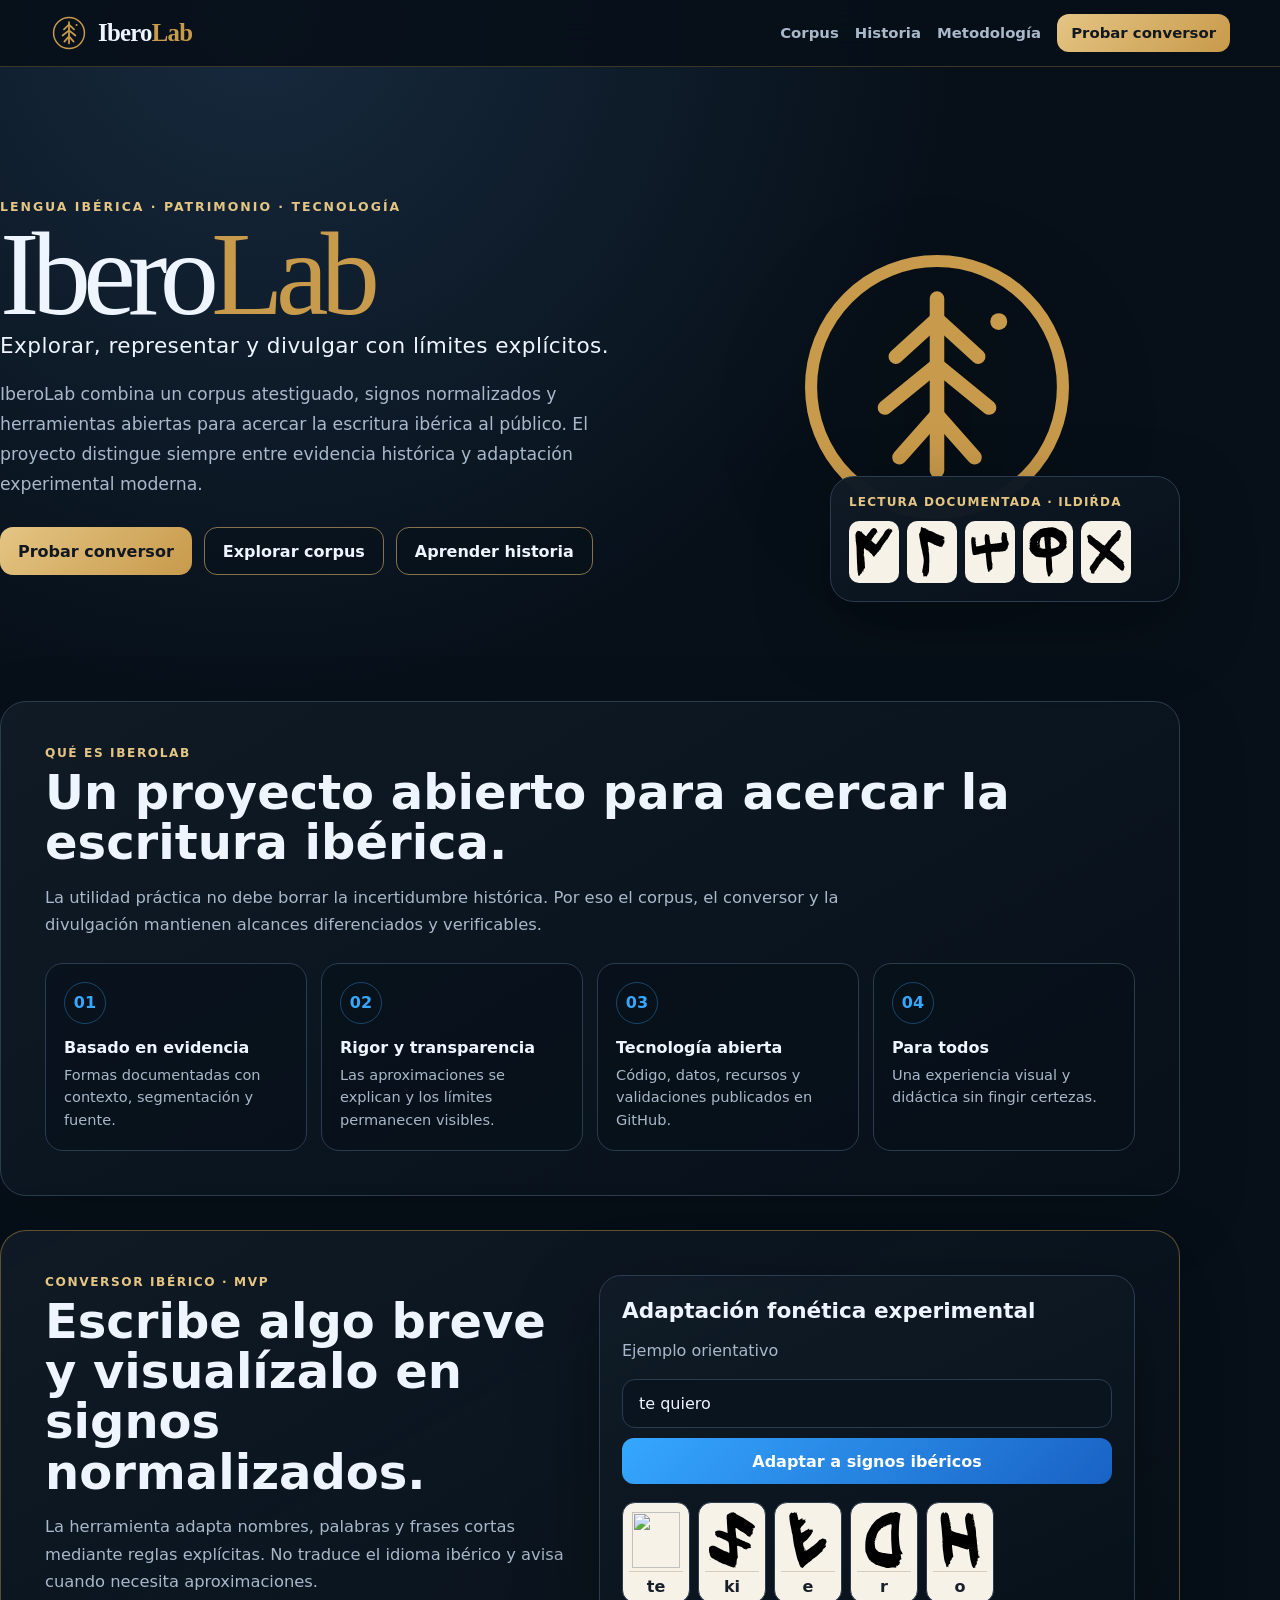
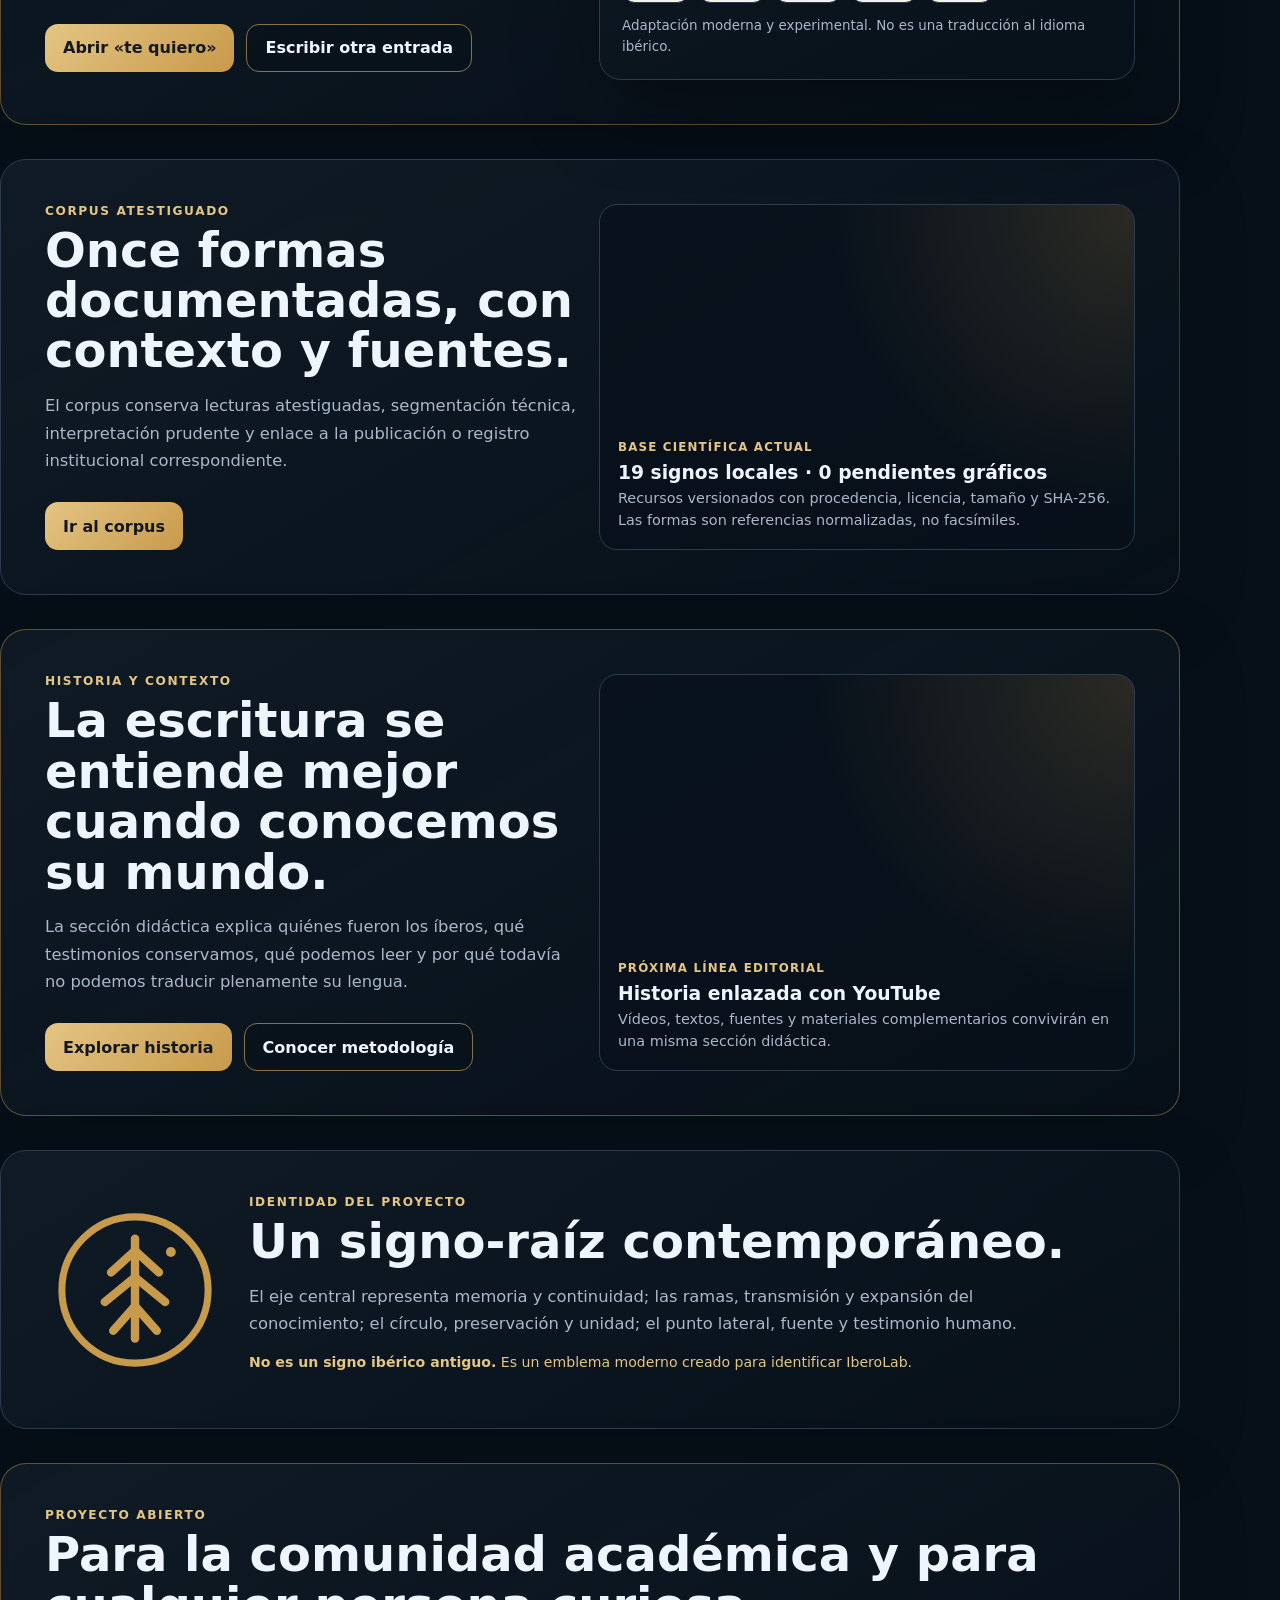
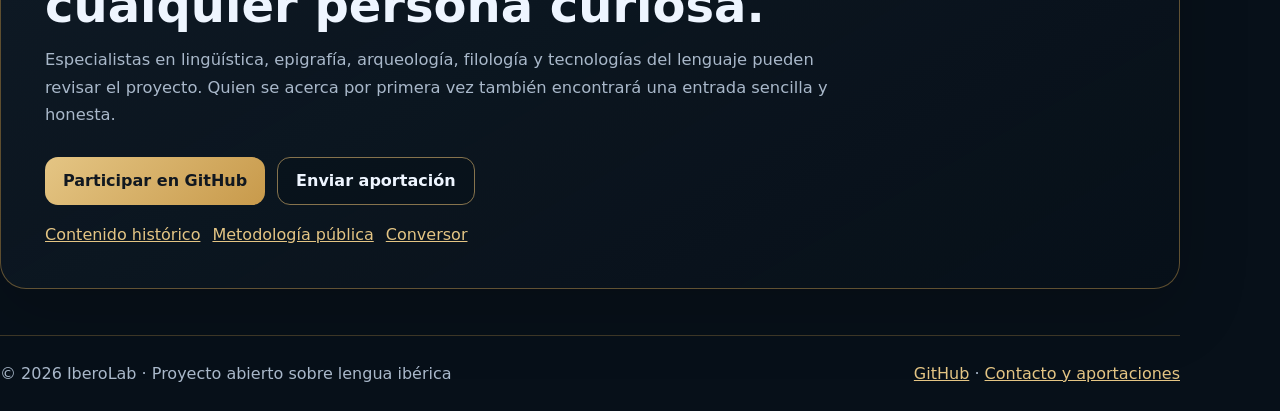
==== docs/index.html @ c1341155 "Publicar nueva portada visual de IberoLab" ====
<!doctype html>
<html lang="es">
<head>
  <meta charset="utf-8">
  <meta name="viewport" content="width=device-width, initial-scale=1, viewport-fit=cover">
  <meta name="color-scheme" content="dark">
  <meta name="description" content="IberoLab: corpus documentado, adaptación gráfica experimental y divulgación sobre lengua ibérica.">
  <title>IberoLab — Lengua ibérica, patrimonio y tecnología</title>
  <link rel="stylesheet" href="public-site.css">
  <style>
    :root{color-scheme:dark;font-family:Inter,ui-sans-serif,system-ui,-apple-system,BlinkMacSystemFont,"Segoe UI",sans-serif;background:#071019;color:#eef5ff}
    *{box-sizing:border-box}body{margin:0;min-height:100vh;background:radial-gradient(circle at 20% 0,#172a3e 0,#071019 44rem);color:#eef5ff}.sample-converter{border:1px solid #2b3c4f;border-radius:22px;padding:22px;background:linear-gradient(155deg,rgba(16,27,38,.98),rgba(7,16,25,.95));box-shadow:0 26px 80px rgba(0,0,0,.36)}.sample-converter h2{margin:0;font-size:1.35rem}.sample-converter p{color:#a9b8ca;line-height:1.55}.sample-input{border:1px solid #2b3c4f;border-radius:13px;padding:14px 16px;background:#0a141e;color:#eef5ff;font-size:1rem}.sample-button{display:flex;align-items:center;justify-content:center;min-height:46px;margin-top:10px;border-radius:12px;background:linear-gradient(135deg,#35a7ff,#1962c4);color:#fff;text-decoration:none;font-weight:850}.sample-reading{display:flex;flex-wrap:wrap;gap:8px;margin-top:18px}.sample-sign{width:68px;min-height:98px;display:grid;grid-template-rows:62px auto;place-items:center;border:1px solid #2b3c4f;border-radius:13px;background:#f7f2e7;color:#17202a;padding:6px}.sample-sign img{width:48px;height:56px;object-fit:contain}.sample-sign span{width:100%;padding-top:5px;border-top:1px solid #d6cdbf;text-align:center;font-weight:850}.micro-note{margin-top:13px;color:#a9b8ca;font-size:.84rem;line-height:1.5}.social-line{display:flex;flex-wrap:wrap;gap:12px;margin-top:20px}.social-line a{color:#e4c584}
  </style>
  <script>
    if (/^#ib-ne-/.test(location.hash)) location.replace(`corpus.html${location.search}${location.hash}`);
  </script>
</head>
<body>
  <nav class="site-nav" aria-label="Navegación principal">
    <div class="site-nav-inner">
      <a class="brand-link" href="./"><img src="assets/brand/iberolab-emblem.svg" alt=""><span class="brand-word">Ibero<span>Lab</span></span></a>
      <div class="site-links"><a href="corpus.html">Corpus</a><a href="historia.html">Historia</a><a href="metodologia.html">Metodología</a><a class="nav-cta" href="convertir.html">Probar conversor</a></div>
    </div>
  </nav>

  <main class="home-main">
    <header id="inicio" class="home-hero">
      <div>
        <div class="hero-kicker">Lengua ibérica · Patrimonio · Tecnología</div>
        <h1 class="hero-title">Ibero<span>Lab</span></h1>
        <div class="hero-tagline">Explorar, representar y divulgar con límites explícitos.</div>
        <p class="hero-copy">IberoLab combina un corpus atestiguado, signos normalizados y herramientas abiertas para acercar la escritura ibérica al público. El proyecto distingue siempre entre evidencia histórica y adaptación experimental moderna.</p>
        <div class="cta-row"><a class="cta-link gold" href="convertir.html">Probar conversor</a><a class="cta-link outline" href="corpus.html">Explorar corpus</a><a class="cta-link outline" href="historia.html">Aprender historia</a></div>
      </div>
      <div class="hero-visual">
        <img class="hero-emblem" src="assets/brand/iberolab-emblem.svg" alt="Emblema contemporáneo de IberoLab">
        <div class="hero-tablet"><div class="tablet-label">Lectura documentada · ildiŕda</div><div class="tablet-signs" aria-hidden="true"><img src="assets/signs/northeastern-dual/dual-03-i.svg" alt=""><img src="assets/signs/northeastern-dual/dual-35-l.svg" alt=""><img src="assets/signs/northeastern-dual/dual-23-di.svg" alt=""><img src="assets/signs/northeastern-dual/dual-34-r2.svg" alt=""><img src="assets/signs/northeastern-dual/dual-21-da.svg" alt=""></div></div>
      </div>
    </header>

    <section class="section-block" aria-labelledby="pillarsTitle">
      <div class="section-kicker">Qué es IberoLab</div><h2 id="pillarsTitle" class="section-title">Un proyecto abierto para acercar la escritura ibérica.</h2><p class="section-lead">La utilidad práctica no debe borrar la incertidumbre histórica. Por eso el corpus, el conversor y la divulgación mantienen alcances diferenciados y verificables.</p>
      <div class="feature-grid"><article class="feature-card"><div class="feature-icon">01</div><h3>Basado en evidencia</h3><p>Formas documentadas con contexto, segmentación y fuente.</p></article><article class="feature-card"><div class="feature-icon">02</div><h3>Rigor y transparencia</h3><p>Las aproximaciones se explican y los límites permanecen visibles.</p></article><article class="feature-card"><div class="feature-icon">03</div><h3>Tecnología abierta</h3><p>Código, datos, recursos y validaciones publicados en GitHub.</p></article><article class="feature-card"><div class="feature-icon">04</div><h3>Para todos</h3><p>Una experiencia visual y didáctica sin fingir certezas.</p></article></div>
    </section>

    <section class="section-block gold-edge" aria-labelledby="converterHomeTitle">
      <div class="split-grid">
        <div><div class="section-kicker">Conversor ibérico · MVP</div><h2 id="converterHomeTitle" class="section-title">Escribe algo breve y visualízalo en signos normalizados.</h2><p class="section-lead">La herramienta adapta nombres, palabras y frases cortas mediante reglas explícitas. No traduce el idioma ibérico y avisa cuando necesita aproximaciones.</p><div class="cta-row"><a class="cta-link gold" href="convertir.html?q=te%20quiero">Abrir «te quiero»</a><a class="cta-link outline" href="convertir.html">Escribir otra entrada</a></div></div>
        <div class="sample-converter" aria-label="Vista previa del conversor"><h2>Adaptación fonética experimental</h2><p>Ejemplo orientativo</p><div class="sample-input">te quiero</div><a class="sample-button" href="convertir.html?q=te%20quiero">Adaptar a signos ibéricos</a><div class="sample-reading" aria-hidden="true"><div class="sample-sign"><img src="assets/signs/northeastern-dual/dual-29-te.svg" alt=""><span>te</span></div><div class="sample-sign"><img src="assets/signs/northeastern-dual/dual-13-ki.svg" alt=""><span>ki</span></div><div class="sample-sign"><img src="assets/signs/northeastern-dual/dual-02-e.svg" alt=""><span>e</span></div><div class="sample-sign"><img src="assets/signs/northeastern-dual/dual-33-r.svg" alt=""><span>r</span></div><div class="sample-sign"><img src="assets/signs/northeastern-dual/dual-04-o.svg" alt=""><span>o</span></div></div><div class="micro-note">Adaptación moderna y experimental. No es una traducción al idioma ibérico.</div></div>
      </div>
    </section>

    <section id="corpus" class="section-block" aria-labelledby="corpusHomeTitle">
      <div class="split-grid"><div><div class="section-kicker">Corpus atestiguado</div><h2 id="corpusHomeTitle" class="section-title">Once formas documentadas, con contexto y fuentes.</h2><p class="section-lead">El corpus conserva lecturas atestiguadas, segmentación técnica, interpretación prudente y enlace a la publicación o registro institucional correspondiente.</p><div class="cta-row"><a class="cta-link gold" href="corpus.html">Ir al corpus</a></div></div><div class="video-card"><span>Base científica actual</span><h3>19 signos locales · 0 pendientes gráficos</h3><p>Recursos versionados con procedencia, licencia, tamaño y SHA-256. Las formas son referencias normalizadas, no facsímiles.</p></div></div>
    </section>

    <section class="section-block gold-edge" aria-labelledby="historyHomeTitle">
      <div class="split-grid"><div><div class="section-kicker">Historia y contexto</div><h2 id="historyHomeTitle" class="section-title">La escritura se entiende mejor cuando conocemos su mundo.</h2><p class="section-lead">La sección didáctica explica quiénes fueron los íberos, qué testimonios conservamos, qué podemos leer y por qué todavía no podemos traducir plenamente su lengua.</p><div class="cta-row"><a class="cta-link gold" href="historia.html">Explorar historia</a><a class="cta-link outline" href="metodologia.html">Conocer metodología</a></div></div><div class="video-card"><span>Próxima línea editorial</span><h3>Historia enlazada con YouTube</h3><p>Vídeos, textos, fuentes y materiales complementarios convivirán en una misma sección didáctica.</p></div></div>
    </section>

    <section class="section-block" aria-labelledby="logoTitle"><div class="logo-story"><img src="assets/brand/iberolab-emblem.svg" alt="Emblema contemporáneo de IberoLab"><div><div class="section-kicker">Identidad del proyecto</div><h2 id="logoTitle" class="section-title">Un signo-raíz contemporáneo.</h2><p class="section-lead">El eje central representa memoria y continuidad; las ramas, transmisión y expansión del conocimiento; el círculo, preservación y unidad; el punto lateral, fuente y testimonio humano.</p><p class="logo-disclaimer"><strong>No es un signo ibérico antiguo.</strong> Es un emblema moderno creado para identificar IberoLab.</p></div></div></section>

    <section class="section-block gold-edge" aria-labelledby="communityTitle"><div class="section-kicker">Proyecto abierto</div><h2 id="communityTitle" class="section-title">Para la comunidad académica y para cualquier persona curiosa.</h2><p class="section-lead">Especialistas en lingüística, epigrafía, arqueología, filología y tecnologías del lenguaje pueden revisar el proyecto. Quien se acerca por primera vez también encontrará una entrada sencilla y honesta.</p><div class="cta-row"><a class="cta-link gold" href="https://github.com/iberolab-es/IberoLab">Participar en GitHub</a><a class="cta-link outline" href="https://github.com/iberolab-es/IberoLab/issues/new/choose">Enviar aportación</a></div><div class="social-line"><a href="historia.html">Contenido histórico</a><a href="metodologia.html">Metodología pública</a><a href="convertir.html">Conversor</a></div></section>

    <footer class="site-footer"><span>© 2026 IberoLab · Proyecto abierto sobre lengua ibérica</span><span><a href="https://github.com/iberolab-es/IberoLab">GitHub</a> · <a href="https://github.com/iberolab-es/IberoLab/issues/new/choose">Contacto y aportaciones</a></span></footer>
  </main>
</body>
</html>
---- docs/public-site.css ----
:root {
  --brand-gold: #c89a4b;
  --brand-gold-soft: #e4c584;
  --brand-ink: #071019;
  --brand-panel: #101b26;
  --brand-line: #2b3c4f;
  --brand-text: #eef5ff;
  --brand-muted: #a9b8ca;
  --brand-blue: #35a7ff;
}
.site-nav {
  position: sticky;
  top: 0;
  z-index: 20;
  border-bottom: 1px solid rgba(200,154,75,.28);
  background: rgba(7,16,25,.9);
  backdrop-filter: blur(18px);
}
.site-nav-inner {
  width: min(1180px, calc(100% - 28px));
  min-height: 66px;
  margin: 0 auto;
  display: flex;
  align-items: center;
  justify-content: space-between;
  gap: 18px;
}
.brand-link { display: inline-flex; align-items: center; gap: 10px; color: var(--brand-text); text-decoration: none; font-weight: 900; }
.brand-link img { width: 38px; height: 38px; }
.brand-word { font-family: Georgia, "Times New Roman", serif; font-size: 1.55rem; letter-spacing: -.03em; }
.brand-word span { color: var(--brand-gold); }
.site-links { display: flex; flex-wrap: wrap; align-items: center; gap: 16px; }
.site-links a { color: var(--brand-muted); text-decoration: none; font-weight: 750; font-size: .93rem; }
.site-links a:hover, .site-links a:focus-visible { color: var(--brand-text); }
.site-links .nav-cta { color: #111820; background: linear-gradient(135deg, var(--brand-gold-soft), var(--brand-gold)); border-radius: 12px; padding: 10px 14px; }
.home-main { width: min(1180px, calc(100% - 28px)); }
.home-hero {
  min-height: 600px;
  display: grid;
  grid-template-columns: 1.12fr .88fr;
  gap: clamp(30px, 6vw, 76px);
  align-items: center;
  padding: clamp(52px, 8vw, 94px) 0 54px;
}
.hero-kicker { color: var(--brand-gold-soft); text-transform: uppercase; letter-spacing: .16em; font-weight: 850; font-size: .78rem; }
.hero-title { margin: 10px 0 8px; font-family: Georgia, "Times New Roman", serif; font-size: clamp(4rem, 10vw, 7.4rem); line-height: .86; font-weight: 500; letter-spacing: -.065em; }
.hero-title span { color: var(--brand-gold); }
.hero-tagline { color: var(--brand-text); font-size: clamp(1.05rem, 2vw, 1.35rem); letter-spacing: .02em; }
.hero-copy { max-width: 660px; margin-top: 22px; color: var(--brand-muted); font-size: 1.08rem; line-height: 1.72; }
.cta-row { display: flex; flex-wrap: wrap; gap: 12px; margin-top: 28px; }
.cta-link { min-height: 48px; display: inline-flex; align-items: center; justify-content: center; padding: 0 18px; border-radius: 13px; text-decoration: none; font-weight: 850; }
.cta-link.gold { color: #111820; background: linear-gradient(135deg, var(--brand-gold-soft), var(--brand-gold)); }
.cta-link.outline { color: var(--brand-text); border: 1px solid color-mix(in srgb, var(--brand-gold) 58%, var(--brand-line)); background: rgba(7,16,25,.5); }
.hero-visual { position: relative; min-height: 430px; display: grid; place-items: center; }
.hero-emblem { width: min(310px, 70vw); filter: drop-shadow(0 28px 42px rgba(0,0,0,.38)); }
.hero-tablet { position: absolute; inset: auto 0 0 auto; width: min(350px, 82vw); border: 1px solid var(--brand-line); border-radius: 24px; padding: 18px; background: linear-gradient(160deg, rgba(16,27,38,.98), rgba(7,16,25,.96)); box-shadow: 0 26px 70px rgba(0,0,0,.35); }
.tablet-label { color: var(--brand-gold-soft); font-size: .75rem; font-weight: 850; letter-spacing: .1em; text-transform: uppercase; }
.tablet-signs { display: flex; flex-wrap: wrap; gap: 8px; margin-top: 12px; }
.tablet-signs img { width: 50px; height: 62px; object-fit: contain; background: #f7f2e7; border-radius: 10px; padding: 6px; }
.section-block { margin: 34px 0; padding: clamp(24px, 5vw, 44px); border: 1px solid var(--brand-line); border-radius: 26px; background: linear-gradient(150deg, rgba(16,27,38,.94), rgba(7,16,25,.78)); box-shadow: 0 22px 70px rgba(0,0,0,.18); }
.section-block.gold-edge { border-color: rgba(200,154,75,.45); }
.section-kicker { color: var(--brand-gold-soft); font-size: .76rem; font-weight: 850; letter-spacing: .13em; text-transform: uppercase; }
.section-title { margin: 7px 0 12px; font-size: clamp(1.7rem, 5vw, 3rem); line-height: 1.05; }
.section-lead { max-width: 820px; color: var(--brand-muted); line-height: 1.68; font-size: 1.02rem; }
.feature-grid { display: grid; grid-template-columns: repeat(4, minmax(0,1fr)); gap: 14px; margin-top: 24px; }
.feature-card { border: 1px solid var(--brand-line); border-radius: 18px; padding: 18px; background: rgba(7,16,25,.55); }
.feature-icon { width: 42px; height: 42px; display: grid; place-items: center; border: 1px solid rgba(53,167,255,.35); border-radius: 50%; color: var(--brand-blue); font-weight: 900; }
.feature-card h3 { margin: 14px 0 7px; font-size: 1rem; }
.feature-card p { margin: 0; color: var(--brand-muted); line-height: 1.55; font-size: .91rem; }
.split-grid { display: grid; grid-template-columns: repeat(2,minmax(0,1fr)); gap: 18px; align-items: stretch; }
.logo-story { display: grid; grid-template-columns: 180px 1fr; gap: 24px; align-items: center; }
.logo-story img { width: 100%; max-width: 180px; }
.logo-story ul { margin: 16px 0 0; padding-left: 18px; color: var(--brand-muted); line-height: 1.65; }
.logo-disclaimer { margin-top: 14px; color: var(--brand-gold-soft); font-size: .88rem; }
.video-grid { display: grid; grid-template-columns: repeat(3,minmax(0,1fr)); gap: 14px; margin-top: 22px; }
.video-card { min-height: 180px; display: flex; flex-direction: column; justify-content: flex-end; border: 1px solid var(--brand-line); border-radius: 18px; padding: 18px; background: radial-gradient(circle at top right, rgba(200,154,75,.18), transparent 48%), rgba(7,16,25,.6); }
.video-card span { color: var(--brand-gold-soft); font-size: .74rem; text-transform: uppercase; letter-spacing: .1em; font-weight: 850; }
.video-card h3 { margin: 8px 0 5px; }
.video-card p { margin: 0; color: var(--brand-muted); line-height: 1.5; font-size: .9rem; }
.page-shell { width: min(1040px, calc(100% - 28px)); margin: 0 auto; padding: 54px 0 72px; }
.page-hero { padding: clamp(34px, 7vw, 72px) 0 34px; }
.page-hero h1 { margin: 10px 0 16px; font-size: clamp(2.7rem, 8vw, 5.8rem); line-height: .92; }
.page-hero p { max-width: 790px; color: var(--brand-muted); line-height: 1.7; font-size: 1.08rem; }
.article-grid { display: grid; grid-template-columns: repeat(2,minmax(0,1fr)); gap: 16px; }
.article-card { border: 1px solid var(--brand-line); border-radius: 20px; padding: 22px; background: rgba(16,27,38,.82); }
.article-card h2 { margin: 0 0 10px; }
.article-card p { color: var(--brand-muted); line-height: 1.65; }
.callout { border-left: 4px solid var(--brand-gold); padding: 17px 19px; border-radius: 0 16px 16px 0; background: rgba(200,154,75,.08); color: var(--brand-muted); line-height: 1.62; }
.site-footer { margin-top: 46px; padding: 28px 0; border-top: 1px solid rgba(200,154,75,.28); color: var(--brand-muted); display: flex; flex-wrap: wrap; justify-content: space-between; gap: 16px; }
.site-footer a { color: var(--brand-gold-soft); }
@media (max-width: 900px) {
  .home-hero, .split-grid, .logo-story, .article-grid { grid-template-columns: 1fr; }
  .hero-visual { min-height: 350px; }
  .feature-grid { grid-template-columns: repeat(2,minmax(0,1fr)); }
  .video-grid { grid-template-columns: 1fr; }
  .logo-story img { max-width: 140px; }
}
@media (max-width: 680px) {
  .site-nav-inner { min-height: 60px; }
  .site-links a:not(.nav-cta) { display: none; }
  .brand-word { font-size: 1.3rem; }
  .home-hero { min-height: auto; padding-top: 46px; }
  .hero-title { font-size: clamp(3.5rem, 20vw, 5.4rem); }
  .hero-visual { min-height: 310px; }
  .hero-emblem { width: 210px; }
  .hero-tablet { width: 290px; }
  .feature-grid { grid-template-columns: 1fr; }
  .section-block { padding: 22px; border-radius: 21px; }
}
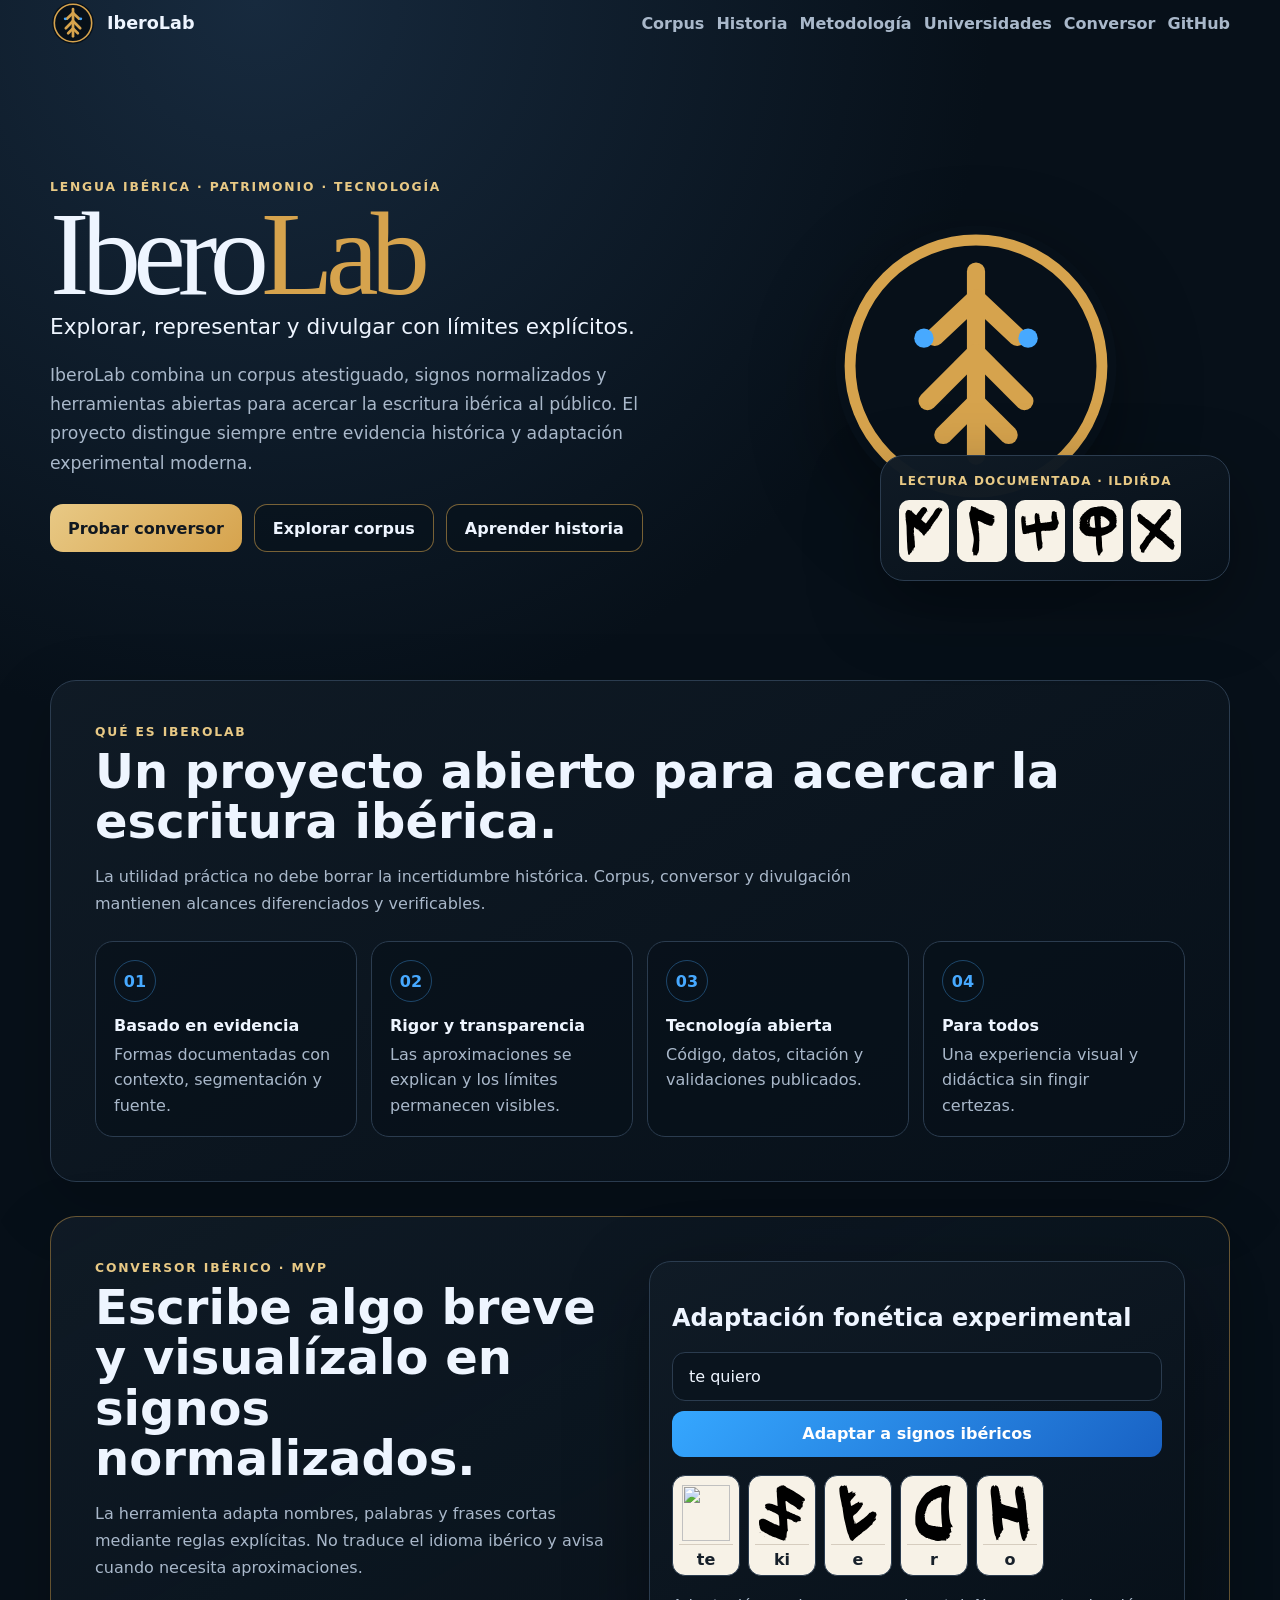
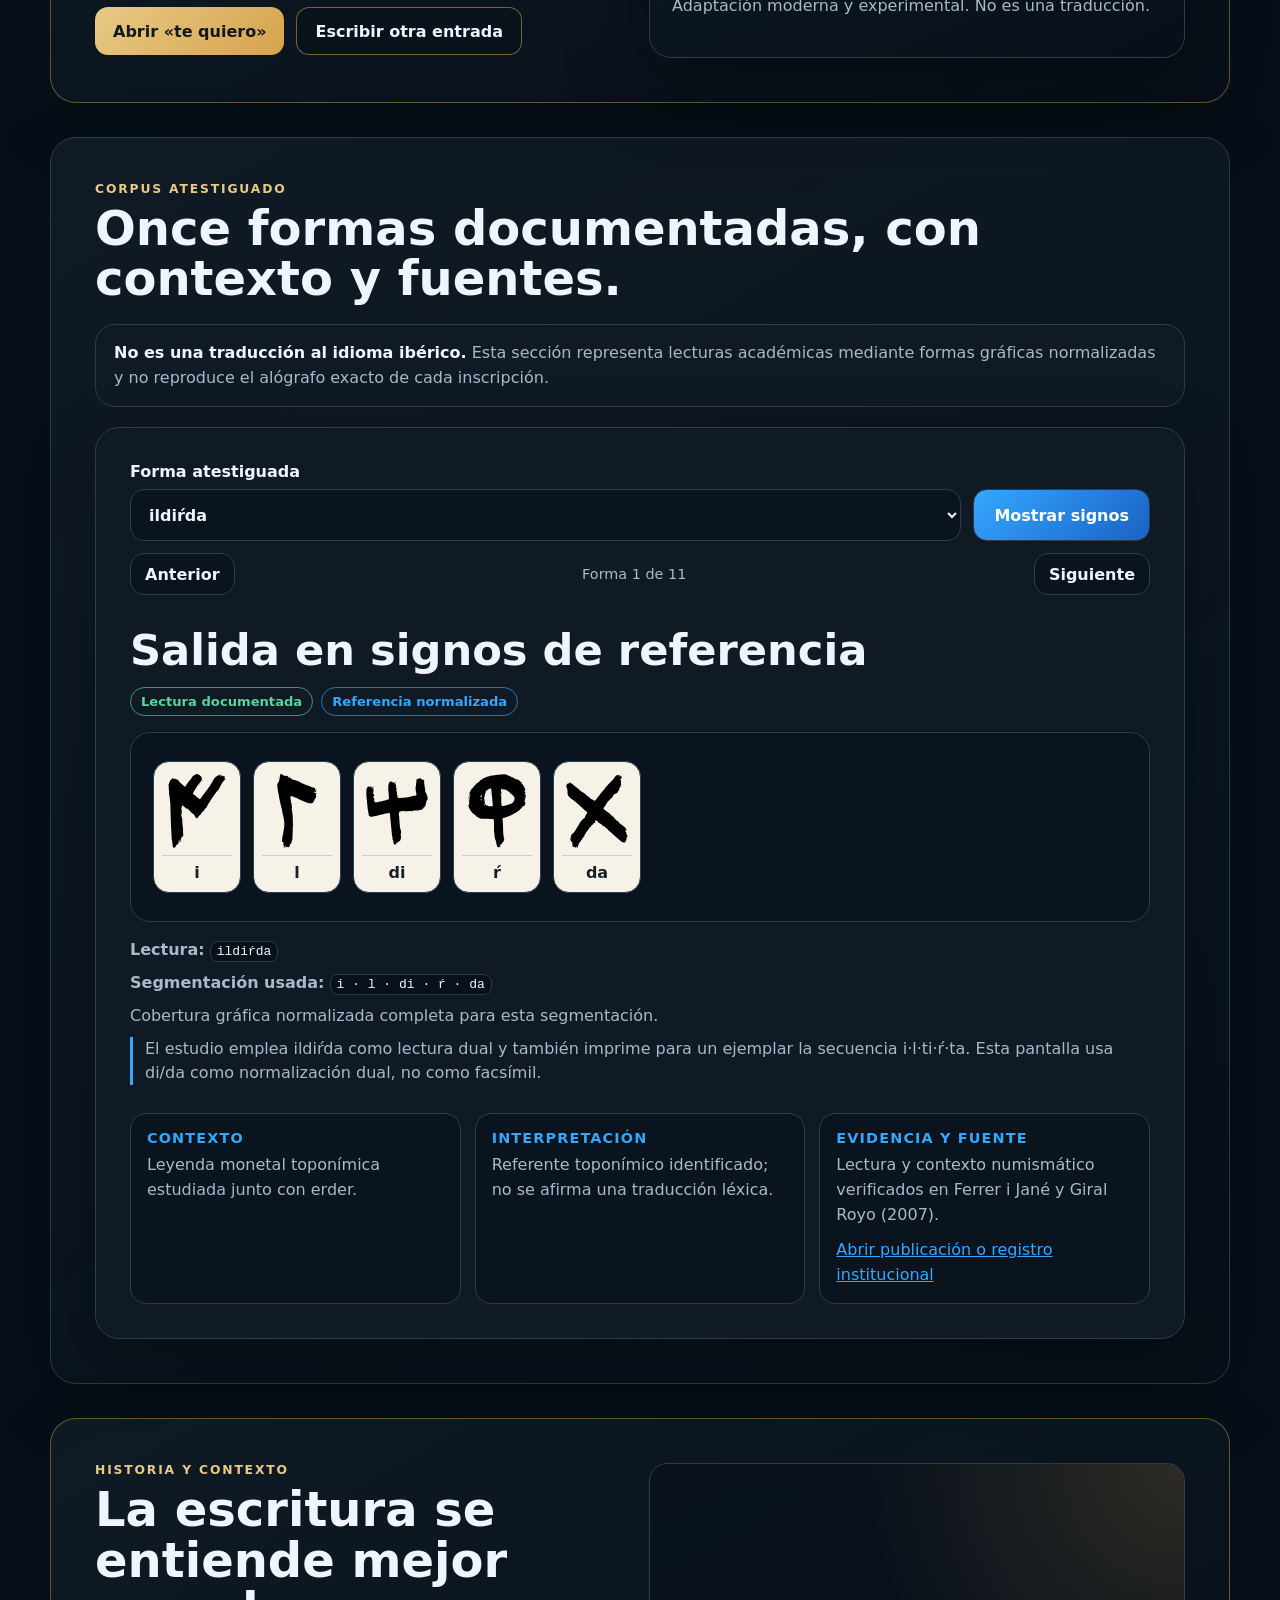
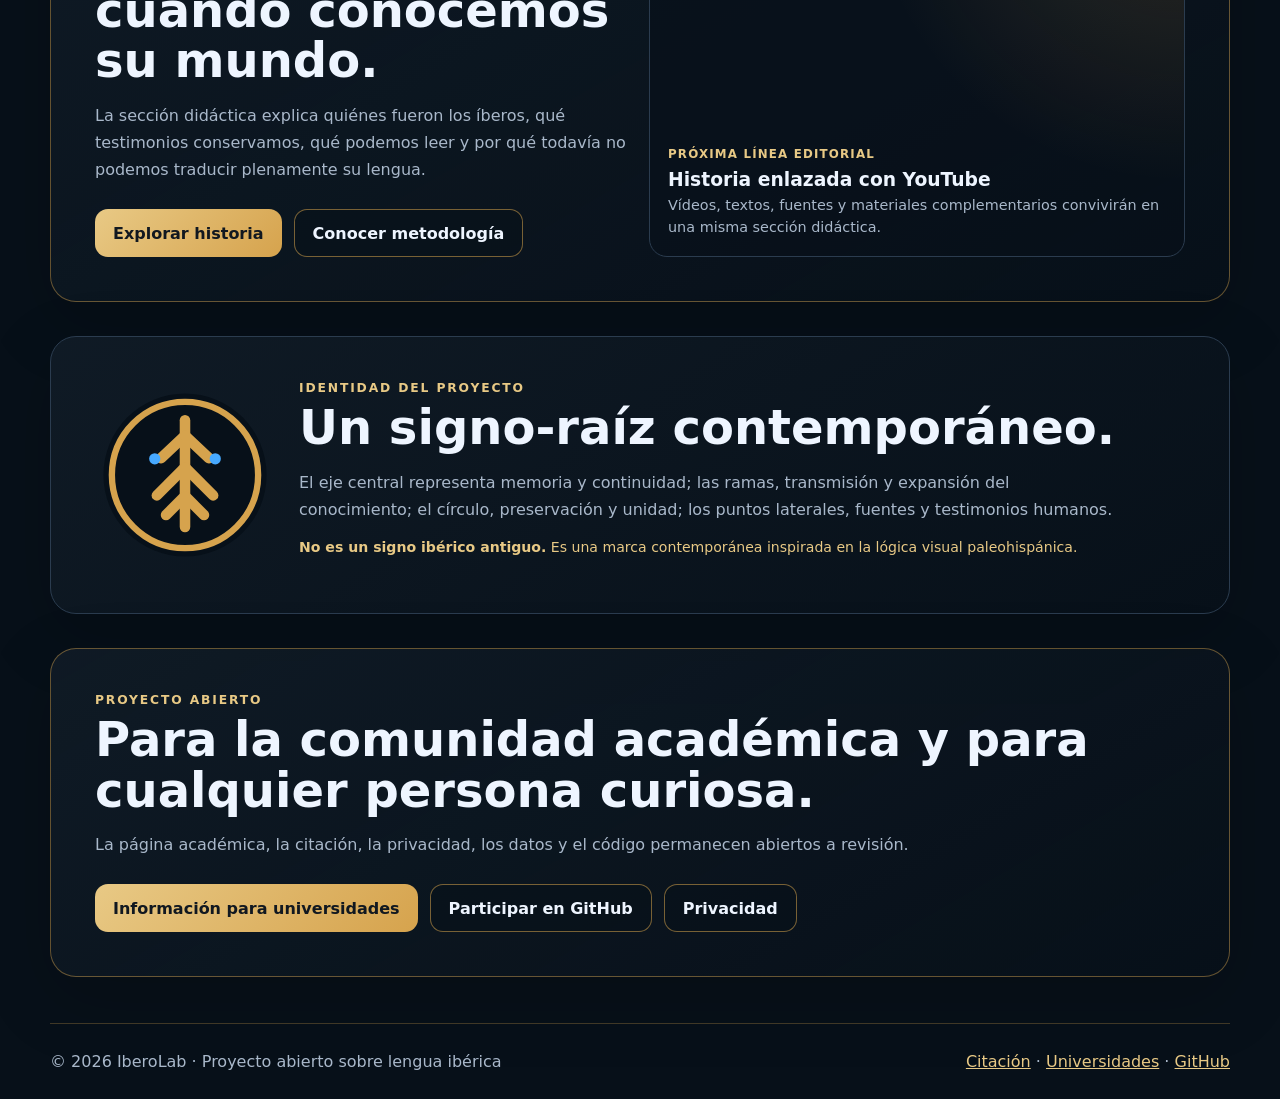
==== commit 6c4132ee: "Publicar portada visual conservando el corpus" ====
--- a/docs/index.html
+++ b/docs/index.html
@@ -1,68 +1 @@
-<!doctype html>
-<html lang="es">
-<head>
-  <meta charset="utf-8">
-  <meta name="viewport" content="width=device-width, initial-scale=1, viewport-fit=cover">
-  <meta name="color-scheme" content="dark">
-  <meta name="description" content="IberoLab: corpus documentado, adaptación gráfica experimental y divulgación sobre lengua ibérica.">
-  <title>IberoLab — Lengua ibérica, patrimonio y tecnología</title>
-  <link rel="stylesheet" href="public-site.css">
-  <style>
-    :root{color-scheme:dark;font-family:Inter,ui-sans-serif,system-ui,-apple-system,BlinkMacSystemFont,"Segoe UI",sans-serif;background:#071019;color:#eef5ff}
-    *{box-sizing:border-box}body{margin:0;min-height:100vh;background:radial-gradient(circle at 20% 0,#172a3e 0,#071019 44rem);color:#eef5ff}.sample-converter{border:1px solid #2b3c4f;border-radius:22px;padding:22px;background:linear-gradient(155deg,rgba(16,27,38,.98),rgba(7,16,25,.95));box-shadow:0 26px 80px rgba(0,0,0,.36)}.sample-converter h2{margin:0;font-size:1.35rem}.sample-converter p{color:#a9b8ca;line-height:1.55}.sample-input{border:1px solid #2b3c4f;border-radius:13px;padding:14px 16px;background:#0a141e;color:#eef5ff;font-size:1rem}.sample-button{display:flex;align-items:center;justify-content:center;min-height:46px;margin-top:10px;border-radius:12px;background:linear-gradient(135deg,#35a7ff,#1962c4);color:#fff;text-decoration:none;font-weight:850}.sample-reading{display:flex;flex-wrap:wrap;gap:8px;margin-top:18px}.sample-sign{width:68px;min-height:98px;display:grid;grid-template-rows:62px auto;place-items:center;border:1px solid #2b3c4f;border-radius:13px;background:#f7f2e7;color:#17202a;padding:6px}.sample-sign img{width:48px;height:56px;object-fit:contain}.sample-sign span{width:100%;padding-top:5px;border-top:1px solid #d6cdbf;text-align:center;font-weight:850}.micro-note{margin-top:13px;color:#a9b8ca;font-size:.84rem;line-height:1.5}.social-line{display:flex;flex-wrap:wrap;gap:12px;margin-top:20px}.social-line a{color:#e4c584}
-  </style>
-  <script>
-    if (/^#ib-ne-/.test(location.hash)) location.replace(`corpus.html${location.search}${location.hash}`);
-  </script>
-</head>
-<body>
-  <nav class="site-nav" aria-label="Navegación principal">
-    <div class="site-nav-inner">
-      <a class="brand-link" href="./"><img src="assets/brand/iberolab-emblem.svg" alt=""><span class="brand-word">Ibero<span>Lab</span></span></a>
-      <div class="site-links"><a href="corpus.html">Corpus</a><a href="historia.html">Historia</a><a href="metodologia.html">Metodología</a><a class="nav-cta" href="convertir.html">Probar conversor</a></div>
-    </div>
-  </nav>
-
-  <main class="home-main">
-    <header id="inicio" class="home-hero">
-      <div>
-        <div class="hero-kicker">Lengua ibérica · Patrimonio · Tecnología</div>
-        <h1 class="hero-title">Ibero<span>Lab</span></h1>
-        <div class="hero-tagline">Explorar, representar y divulgar con límites explícitos.</div>
-        <p class="hero-copy">IberoLab combina un corpus atestiguado, signos normalizados y herramientas abiertas para acercar la escritura ibérica al público. El proyecto distingue siempre entre evidencia histórica y adaptación experimental moderna.</p>
-        <div class="cta-row"><a class="cta-link gold" href="convertir.html">Probar conversor</a><a class="cta-link outline" href="corpus.html">Explorar corpus</a><a class="cta-link outline" href="historia.html">Aprender historia</a></div>
-      </div>
-      <div class="hero-visual">
-        <img class="hero-emblem" src="assets/brand/iberolab-emblem.svg" alt="Emblema contemporáneo de IberoLab">
-        <div class="hero-tablet"><div class="tablet-label">Lectura documentada · ildiŕda</div><div class="tablet-signs" aria-hidden="true"><img src="assets/signs/northeastern-dual/dual-03-i.svg" alt=""><img src="assets/signs/northeastern-dual/dual-35-l.svg" alt=""><img src="assets/signs/northeastern-dual/dual-23-di.svg" alt=""><img src="assets/signs/northeastern-dual/dual-34-r2.svg" alt=""><img src="assets/signs/northeastern-dual/dual-21-da.svg" alt=""></div></div>
-      </div>
-    </header>
-
-    <section class="section-block" aria-labelledby="pillarsTitle">
-      <div class="section-kicker">Qué es IberoLab</div><h2 id="pillarsTitle" class="section-title">Un proyecto abierto para acercar la escritura ibérica.</h2><p class="section-lead">La utilidad práctica no debe borrar la incertidumbre histórica. Por eso el corpus, el conversor y la divulgación mantienen alcances diferenciados y verificables.</p>
-      <div class="feature-grid"><article class="feature-card"><div class="feature-icon">01</div><h3>Basado en evidencia</h3><p>Formas documentadas con contexto, segmentación y fuente.</p></article><article class="feature-card"><div class="feature-icon">02</div><h3>Rigor y transparencia</h3><p>Las aproximaciones se explican y los límites permanecen visibles.</p></article><article class="feature-card"><div class="feature-icon">03</div><h3>Tecnología abierta</h3><p>Código, datos, recursos y validaciones publicados en GitHub.</p></article><article class="feature-card"><div class="feature-icon">04</div><h3>Para todos</h3><p>Una experiencia visual y didáctica sin fingir certezas.</p></article></div>
-    </section>
-
-    <section class="section-block gold-edge" aria-labelledby="converterHomeTitle">
-      <div class="split-grid">
-        <div><div class="section-kicker">Conversor ibérico · MVP</div><h2 id="converterHomeTitle" class="section-title">Escribe algo breve y visualízalo en signos normalizados.</h2><p class="section-lead">La herramienta adapta nombres, palabras y frases cortas mediante reglas explícitas. No traduce el idioma ibérico y avisa cuando necesita aproximaciones.</p><div class="cta-row"><a class="cta-link gold" href="convertir.html?q=te%20quiero">Abrir «te quiero»</a><a class="cta-link outline" href="convertir.html">Escribir otra entrada</a></div></div>
-        <div class="sample-converter" aria-label="Vista previa del conversor"><h2>Adaptación fonética experimental</h2><p>Ejemplo orientativo</p><div class="sample-input">te quiero</div><a class="sample-button" href="convertir.html?q=te%20quiero">Adaptar a signos ibéricos</a><div class="sample-reading" aria-hidden="true"><div class="sample-sign"><img src="assets/signs/northeastern-dual/dual-29-te.svg" alt=""><span>te</span></div><div class="sample-sign"><img src="assets/signs/northeastern-dual/dual-13-ki.svg" alt=""><span>ki</span></div><div class="sample-sign"><img src="assets/signs/northeastern-dual/dual-02-e.svg" alt=""><span>e</span></div><div class="sample-sign"><img src="assets/signs/northeastern-dual/dual-33-r.svg" alt=""><span>r</span></div><div class="sample-sign"><img src="assets/signs/northeastern-dual/dual-04-o.svg" alt=""><span>o</span></div></div><div class="micro-note">Adaptación moderna y experimental. No es una traducción al idioma ibérico.</div></div>
-      </div>
-    </section>
-
-    <section id="corpus" class="section-block" aria-labelledby="corpusHomeTitle">
-      <div class="split-grid"><div><div class="section-kicker">Corpus atestiguado</div><h2 id="corpusHomeTitle" class="section-title">Once formas documentadas, con contexto y fuentes.</h2><p class="section-lead">El corpus conserva lecturas atestiguadas, segmentación técnica, interpretación prudente y enlace a la publicación o registro institucional correspondiente.</p><div class="cta-row"><a class="cta-link gold" href="corpus.html">Ir al corpus</a></div></div><div class="video-card"><span>Base científica actual</span><h3>19 signos locales · 0 pendientes gráficos</h3><p>Recursos versionados con procedencia, licencia, tamaño y SHA-256. Las formas son referencias normalizadas, no facsímiles.</p></div></div>
-    </section>
-
-    <section class="section-block gold-edge" aria-labelledby="historyHomeTitle">
-      <div class="split-grid"><div><div class="section-kicker">Historia y contexto</div><h2 id="historyHomeTitle" class="section-title">La escritura se entiende mejor cuando conocemos su mundo.</h2><p class="section-lead">La sección didáctica explica quiénes fueron los íberos, qué testimonios conservamos, qué podemos leer y por qué todavía no podemos traducir plenamente su lengua.</p><div class="cta-row"><a class="cta-link gold" href="historia.html">Explorar historia</a><a class="cta-link outline" href="metodologia.html">Conocer metodología</a></div></div><div class="video-card"><span>Próxima línea editorial</span><h3>Historia enlazada con YouTube</h3><p>Vídeos, textos, fuentes y materiales complementarios convivirán en una misma sección didáctica.</p></div></div>
-    </section>
-
-    <section class="section-block" aria-labelledby="logoTitle"><div class="logo-story"><img src="assets/brand/iberolab-emblem.svg" alt="Emblema contemporáneo de IberoLab"><div><div class="section-kicker">Identidad del proyecto</div><h2 id="logoTitle" class="section-title">Un signo-raíz contemporáneo.</h2><p class="section-lead">El eje central representa memoria y continuidad; las ramas, transmisión y expansión del conocimiento; el círculo, preservación y unidad; el punto lateral, fuente y testimonio humano.</p><p class="logo-disclaimer"><strong>No es un signo ibérico antiguo.</strong> Es un emblema moderno creado para identificar IberoLab.</p></div></div></section>
-
-    <section class="section-block gold-edge" aria-labelledby="communityTitle"><div class="section-kicker">Proyecto abierto</div><h2 id="communityTitle" class="section-title">Para la comunidad académica y para cualquier persona curiosa.</h2><p class="section-lead">Especialistas en lingüística, epigrafía, arqueología, filología y tecnologías del lenguaje pueden revisar el proyecto. Quien se acerca por primera vez también encontrará una entrada sencilla y honesta.</p><div class="cta-row"><a class="cta-link gold" href="https://github.com/iberolab-es/IberoLab">Participar en GitHub</a><a class="cta-link outline" href="https://github.com/iberolab-es/IberoLab/issues/new/choose">Enviar aportación</a></div><div class="social-line"><a href="historia.html">Contenido histórico</a><a href="metodologia.html">Metodología pública</a><a href="convertir.html">Conversor</a></div></section>
-
-    <footer class="site-footer"><span>© 2026 IberoLab · Proyecto abierto sobre lengua ibérica</span><span><a href="https://github.com/iberolab-es/IberoLab">GitHub</a> · <a href="https://github.com/iberolab-es/IberoLab/issues/new/choose">Contacto y aportaciones</a></span></footer>
-  </main>
-</body>
-</html>
+<!doctype html><html lang="es"><head><meta charset="utf-8"><meta name="viewport" content="width=device-width,initial-scale=1,viewport-fit=cover"><meta name="color-scheme" content="dark"><meta name="description" content="IberoLab: corpus documentado, adaptación gráfica experimental y divulgación sobre lengua ibérica."><link rel="canonical" href="https://iberolab-es.github.io/IberoLab/"><link rel="icon" href="assets/brand/iberolab-mark.svg" type="image/svg+xml"><link rel="manifest" href="site.webmanifest"><meta name="theme-color" content="#10253a"><meta property="og:type" content="website"><meta property="og:title" content="IberoLab · Lengua ibérica, patrimonio y tecnología"><meta property="og:description" content="Corpus documentado, adaptación experimental y divulgación abierta sobre escritura ibérica."><meta property="og:url" content="https://iberolab-es.github.io/IberoLab/"><meta property="og:image" content="https://iberolab-es.github.io/IberoLab/assets/brand/iberolab-social-card.png"><meta name="twitter:card" content="summary_large_image"><meta name="twitter:image" content="https://iberolab-es.github.io/IberoLab/assets/brand/iberolab-social-card.png"><title>IberoLab — Lengua ibérica, patrimonio y tecnología</title><link rel="stylesheet" href="public-site.css"><style>:root{color-scheme:dark;--bg:#071019;--panel:#101b26;--panel2:#0a141e;--line:#2b3c4f;--text:#eef5ff;--muted:#a9b8ca;--accent:#35a7ff;--ok:#59d39b;--warn:#f4c86a;font-family:Inter,ui-sans-serif,system-ui,-apple-system,BlinkMacSystemFont,"Segoe UI",sans-serif}*{box-sizing:border-box}body{margin:0;min-height:100vh;background:radial-gradient(circle at 20% 0,#172a3e 0,var(--bg) 46rem);color:var(--text)}.site-topbar{display:flex;align-items:center;justify-content:space-between;gap:18px;flex-wrap:wrap}.site-brand{display:inline-flex;align-items:center;gap:11px;color:var(--text);text-decoration:none;font-size:1.1rem;font-weight:900}.site-brand img{width:46px;height:46px}.site-nav{display:flex;flex-wrap:wrap;gap:12px}.site-nav a{color:var(--muted);text-decoration:none;font-weight:750}.site-nav a:hover{color:var(--text)}.corpus-panel{border:1px solid var(--line);background:rgba(16,27,38,.94);border-radius:24px;padding:clamp(18px,4vw,34px);box-shadow:0 22px 70px rgba(0,0,0,.28)}.corpus-notice{padding:16px 18px;margin:20px 0;border:1px solid var(--line);border-radius:20px;background:rgba(16,27,38,.9);color:var(--muted);line-height:1.55}.corpus-notice strong{color:var(--text)}.controls{display:grid;grid-template-columns:1fr auto;gap:12px;align-items:end}label{display:block;font-weight:800;margin-bottom:8px}select,button{min-height:52px;border-radius:14px;border:1px solid var(--line);font:inherit;font-weight:750}select{width:100%;background:var(--panel2);color:var(--text);padding:0 14px}button{padding:0 20px;background:linear-gradient(135deg,var(--accent),#1962c4);color:#fff;cursor:pointer}button.secondary{min-height:42px;background:var(--panel2);color:var(--text);padding:0 14px}.nav-row{margin-top:12px;display:flex;align-items:center;justify-content:space-between;gap:12px}.position{color:var(--muted);font-size:.9rem;text-align:center}.result-head{display:flex;flex-wrap:wrap;align-items:baseline;justify-content:space-between;gap:12px;margin-top:30px}.result-head h2{margin:0;font-size:clamp(1.6rem,5vw,2.7rem)}.badges{display:flex;flex-wrap:wrap;gap:8px}.badge{border:1px solid rgba(89,211,155,.65);color:var(--ok);border-radius:999px;padding:6px 10px;font-size:.82rem;font-weight:850}.badge.reference{border-color:rgba(53,167,255,.65);color:var(--accent)}#glyphOutput{min-height:190px;margin-top:16px;border:1px solid var(--line);border-radius:20px;background:var(--panel2);padding:22px;display:flex;flex-wrap:wrap;gap:12px;align-items:center}.sign-card{width:88px;min-height:132px;border:1px solid var(--line);border-radius:16px;background:#f7f2e7;color:#17202a;display:grid;grid-template-rows:82px auto;place-items:center;padding:8px;overflow:hidden}.sign-card img{display:block;width:62px;height:74px;object-fit:contain}.sign-token{width:100%;text-align:center;border-top:1px solid #d6cdbf;padding-top:7px;font-weight:850}.glyph-fallback{display:none;width:60px;height:70px;border:2px dashed #7a6650;border-radius:10px;place-items:center;text-align:center;white-space:pre-line;font-weight:900;font-size:.74rem;padding:4px}.sign-card.failed img{display:none}.sign-card.failed .glyph-fallback,.sign-card.pending .glyph-fallback{display:grid}.technical{margin-top:16px;display:grid;gap:9px;color:var(--muted);line-height:1.5}.technical code{color:var(--text);background:#08111a;border:1px solid var(--line);border-radius:8px;padding:2px 6px}.warning{color:var(--warn);font-weight:750}.transcription-note{border-left:3px solid var(--accent);padding-left:12px}.details{margin-top:28px;display:grid;grid-template-columns:repeat(3,minmax(0,1fr));gap:14px}.detail{border:1px solid var(--line);border-radius:16px;padding:16px;background:rgba(7,16,25,.55)}.detail h3{margin:0 0 7px;font-size:.9rem;color:var(--accent);text-transform:uppercase;letter-spacing:.08em}.detail p{margin:0;color:var(--muted);line-height:1.55}.detail p+p{margin-top:10px}.detail a{color:var(--accent)}.sample-converter{border:1px solid var(--line);border-radius:22px;padding:22px;background:linear-gradient(155deg,rgba(16,27,38,.98),rgba(7,16,25,.95));box-shadow:0 26px 80px rgba(0,0,0,.36)}.sample-input{border:1px solid var(--line);border-radius:13px;padding:14px 16px;background:var(--panel2);margin-top:12px}.sample-button{display:flex;align-items:center;justify-content:center;min-height:46px;margin-top:10px;border-radius:12px;background:linear-gradient(135deg,#35a7ff,#1962c4);color:#fff;text-decoration:none;font-weight:850}.sample-reading{display:flex;flex-wrap:wrap;gap:8px;margin-top:18px}.sample-sign{width:68px;min-height:98px;display:grid;grid-template-rows:62px auto;place-items:center;border:1px solid var(--line);border-radius:13px;background:#f7f2e7;color:#17202a;padding:6px}.sample-sign img{width:48px;height:56px;object-fit:contain}.sample-sign span{width:100%;padding-top:5px;border-top:1px solid #d6cdbf;text-align:center;font-weight:850}@media(max-width:850px){.details{grid-template-columns:1fr}}@media(max-width:650px){.controls{grid-template-columns:1fr}.controls>button{width:100%}.nav-row button{flex:1}#glyphOutput{padding:14px}.sign-card{width:76px;min-height:120px;grid-template-rows:72px auto}}</style></head><body><main class="home-main"><div class="site-topbar"><a class="site-brand" href="./"><img src="assets/brand/iberolab-mark.svg" alt="Símbolo de IberoLab"><span>IberoLab</span></a><nav class="site-nav"><a href="#corpus">Corpus</a><a href="historia.html">Historia</a><a href="metodologia.html">Metodología</a><a href="academia.html">Universidades</a><a href="convertir.html">Conversor</a><a href="https://github.com/iberolab-es/IberoLab">GitHub</a></nav></div><header class="home-hero"><div><div class="hero-kicker">Lengua ibérica · Patrimonio · Tecnología</div><h1 class="hero-title">Ibero<span>Lab</span></h1><div class="hero-tagline">Explorar, representar y divulgar con límites explícitos.</div><p class="hero-copy">IberoLab combina un corpus atestiguado, signos normalizados y herramientas abiertas para acercar la escritura ibérica al público. El proyecto distingue siempre entre evidencia histórica y adaptación experimental moderna.</p><div class="cta-row"><a class="cta-link gold" href="convertir.html">Probar conversor</a><a class="cta-link outline" href="#corpus">Explorar corpus</a><a class="cta-link outline" href="historia.html">Aprender historia</a></div></div><div class="hero-visual"><img class="hero-mark" src="assets/brand/iberolab-mark.svg" alt="Símbolo contemporáneo de IberoLab"><div class="hero-tablet"><div class="tablet-label">Lectura documentada · ildiŕda</div><div class="tablet-signs" aria-hidden="true"><img src="assets/signs/northeastern-dual/dual-03-i.svg" alt=""><img src="assets/signs/northeastern-dual/dual-35-l.svg" alt=""><img src="assets/signs/northeastern-dual/dual-23-di.svg" alt=""><img src="assets/signs/northeastern-dual/dual-34-r2.svg" alt=""><img src="assets/signs/northeastern-dual/dual-21-da.svg" alt=""></div></div></div></header><section class="section-block"><div class="section-kicker">Qué es IberoLab</div><h2 class="section-title">Un proyecto abierto para acercar la escritura ibérica.</h2><p class="section-lead">La utilidad práctica no debe borrar la incertidumbre histórica. Corpus, conversor y divulgación mantienen alcances diferenciados y verificables.</p><div class="feature-grid"><article class="feature-card"><div class="feature-icon">01</div><h3>Basado en evidencia</h3><p>Formas documentadas con contexto, segmentación y fuente.</p></article><article class="feature-card"><div class="feature-icon">02</div><h3>Rigor y transparencia</h3><p>Las aproximaciones se explican y los límites permanecen visibles.</p></article><article class="feature-card"><div class="feature-icon">03</div><h3>Tecnología abierta</h3><p>Código, datos, citación y validaciones publicados.</p></article><article class="feature-card"><div class="feature-icon">04</div><h3>Para todos</h3><p>Una experiencia visual y didáctica sin fingir certezas.</p></article></div></section><section class="section-block gold-edge"><div class="split-grid"><div><div class="section-kicker">Conversor ibérico · MVP</div><h2 class="section-title">Escribe algo breve y visualízalo en signos normalizados.</h2><p class="section-lead">La herramienta adapta nombres, palabras y frases cortas mediante reglas explícitas. No traduce el idioma ibérico y avisa cuando necesita aproximaciones.</p><div class="cta-row"><a class="cta-link gold" href="convertir.html?q=te%20quiero">Abrir «te quiero»</a><a class="cta-link outline" href="convertir.html">Escribir otra entrada</a></div></div><div class="sample-converter"><h2>Adaptación fonética experimental</h2><div class="sample-input">te quiero</div><a class="sample-button" href="convertir.html?q=te%20quiero">Adaptar a signos ibéricos</a><div class="sample-reading" aria-hidden="true"><div class="sample-sign"><img src="assets/signs/northeastern-dual/dual-29-te.svg" alt=""><span>te</span></div><div class="sample-sign"><img src="assets/signs/northeastern-dual/dual-13-ki.svg" alt=""><span>ki</span></div><div class="sample-sign"><img src="assets/signs/northeastern-dual/dual-02-e.svg" alt=""><span>e</span></div><div class="sample-sign"><img src="assets/signs/northeastern-dual/dual-33-r.svg" alt=""><span>r</span></div><div class="sample-sign"><img src="assets/signs/northeastern-dual/dual-04-o.svg" alt=""><span>o</span></div></div><p class="section-lead">Adaptación moderna y experimental. No es una traducción.</p></div></div></section><section id="corpus" class="section-block"><div class="section-kicker">Corpus atestiguado</div><h2 class="section-title">Once formas documentadas, con contexto y fuentes.</h2><div class="corpus-notice"><strong>No es una traducción al idioma ibérico.</strong> Esta sección representa lecturas académicas mediante formas gráficas normalizadas y no reproduce el alógrafo exacto de cada inscripción.</div><div class="corpus-panel"><div class="controls"><div><label for="formSelect">Forma atestiguada</label><select id="formSelect"></select></div><button id="renderButton" type="button">Mostrar signos</button></div><div class="nav-row"><button id="previousButton" class="secondary" type="button">Anterior</button><span id="positionText" class="position">—</span><button id="nextButton" class="secondary" type="button">Siguiente</button></div><div class="result-head"><h2 id="rendererTitle">Salida en signos de referencia</h2><div class="badges"><span class="badge">Lectura documentada</span><span class="badge reference">Referencia normalizada</span></div></div><div id="glyphOutput" aria-live="polite"><div class="glyph-fallback" style="display:grid">Cargando…</div></div><div class="technical"><div><strong>Lectura:</strong> <code id="readingText">—</code></div><div><strong>Segmentación usada:</strong> <code id="tokenText">—</code></div><div id="statusText"></div><div id="transcriptionNote" class="transcription-note"></div></div><div class="details"><article class="detail"><h3>Contexto</h3><p id="contextText">—</p></article><article class="detail"><h3>Interpretación</h3><p id="interpretationText">—</p></article><article class="detail"><h3>Evidencia y fuente</h3><p id="evidenceText">—</p><p><a id="sourceLink" href="#">Abrir publicación o registro institucional</a></p></article></div></div></section><section class="section-block gold-edge"><div class="split-grid"><div><div class="section-kicker">Historia y contexto</div><h2 class="section-title">La escritura se entiende mejor cuando conocemos su mundo.</h2><p class="section-lead">La sección didáctica explica quiénes fueron los íberos, qué testimonios conservamos, qué podemos leer y por qué todavía no podemos traducir plenamente su lengua.</p><div class="cta-row"><a class="cta-link gold" href="historia.html">Explorar historia</a><a class="cta-link outline" href="metodologia.html">Conocer metodología</a></div></div><div class="video-card"><span>Próxima línea editorial</span><h3>Historia enlazada con YouTube</h3><p>Vídeos, textos, fuentes y materiales complementarios convivirán en una misma sección didáctica.</p></div></div></section><section class="section-block"><div class="logo-story"><img src="assets/brand/iberolab-mark.svg" alt="Símbolo contemporáneo de IberoLab"><div><div class="section-kicker">Identidad del proyecto</div><h2 class="section-title">Un signo-raíz contemporáneo.</h2><p class="section-lead">El eje central representa memoria y continuidad; las ramas, transmisión y expansión del conocimiento; el círculo, preservación y unidad; los puntos laterales, fuentes y testimonios humanos.</p><p class="logo-disclaimer"><strong>No es un signo ibérico antiguo.</strong> Es una marca contemporánea inspirada en la lógica visual paleohispánica.</p></div></div></section><section class="section-block gold-edge"><div class="section-kicker">Proyecto abierto</div><h2 class="section-title">Para la comunidad académica y para cualquier persona curiosa.</h2><p class="section-lead">La página académica, la citación, la privacidad, los datos y el código permanecen abiertos a revisión.</p><div class="cta-row"><a class="cta-link gold" href="academia.html">Información para universidades</a><a class="cta-link outline" href="https://github.com/iberolab-es/IberoLab">Participar en GitHub</a><a class="cta-link outline" href="privacidad.html">Privacidad</a></div></section><footer class="public-footer"><span>© 2026 IberoLab · Proyecto abierto sobre lengua ibérica</span><span><a href="CITATION.cff">Citación</a> · <a href="academia.html">Universidades</a> · <a href="https://github.com/iberolab-es/IberoLab">GitHub</a></span></footer></main><script src="corpus-renderer.js"></script></body></html>
--- a/docs/public-site.css
+++ b/docs/public-site.css
@@ -1,109 +1 @@
-:root {
-  --brand-gold: #c89a4b;
-  --brand-gold-soft: #e4c584;
-  --brand-ink: #071019;
-  --brand-panel: #101b26;
-  --brand-line: #2b3c4f;
-  --brand-text: #eef5ff;
-  --brand-muted: #a9b8ca;
-  --brand-blue: #35a7ff;
-}
-.site-nav {
-  position: sticky;
-  top: 0;
-  z-index: 20;
-  border-bottom: 1px solid rgba(200,154,75,.28);
-  background: rgba(7,16,25,.9);
-  backdrop-filter: blur(18px);
-}
-.site-nav-inner {
-  width: min(1180px, calc(100% - 28px));
-  min-height: 66px;
-  margin: 0 auto;
-  display: flex;
-  align-items: center;
-  justify-content: space-between;
-  gap: 18px;
-}
-.brand-link { display: inline-flex; align-items: center; gap: 10px; color: var(--brand-text); text-decoration: none; font-weight: 900; }
-.brand-link img { width: 38px; height: 38px; }
-.brand-word { font-family: Georgia, "Times New Roman", serif; font-size: 1.55rem; letter-spacing: -.03em; }
-.brand-word span { color: var(--brand-gold); }
-.site-links { display: flex; flex-wrap: wrap; align-items: center; gap: 16px; }
-.site-links a { color: var(--brand-muted); text-decoration: none; font-weight: 750; font-size: .93rem; }
-.site-links a:hover, .site-links a:focus-visible { color: var(--brand-text); }
-.site-links .nav-cta { color: #111820; background: linear-gradient(135deg, var(--brand-gold-soft), var(--brand-gold)); border-radius: 12px; padding: 10px 14px; }
-.home-main { width: min(1180px, calc(100% - 28px)); }
-.home-hero {
-  min-height: 600px;
-  display: grid;
-  grid-template-columns: 1.12fr .88fr;
-  gap: clamp(30px, 6vw, 76px);
-  align-items: center;
-  padding: clamp(52px, 8vw, 94px) 0 54px;
-}
-.hero-kicker { color: var(--brand-gold-soft); text-transform: uppercase; letter-spacing: .16em; font-weight: 850; font-size: .78rem; }
-.hero-title { margin: 10px 0 8px; font-family: Georgia, "Times New Roman", serif; font-size: clamp(4rem, 10vw, 7.4rem); line-height: .86; font-weight: 500; letter-spacing: -.065em; }
-.hero-title span { color: var(--brand-gold); }
-.hero-tagline { color: var(--brand-text); font-size: clamp(1.05rem, 2vw, 1.35rem); letter-spacing: .02em; }
-.hero-copy { max-width: 660px; margin-top: 22px; color: var(--brand-muted); font-size: 1.08rem; line-height: 1.72; }
-.cta-row { display: flex; flex-wrap: wrap; gap: 12px; margin-top: 28px; }
-.cta-link { min-height: 48px; display: inline-flex; align-items: center; justify-content: center; padding: 0 18px; border-radius: 13px; text-decoration: none; font-weight: 850; }
-.cta-link.gold { color: #111820; background: linear-gradient(135deg, var(--brand-gold-soft), var(--brand-gold)); }
-.cta-link.outline { color: var(--brand-text); border: 1px solid color-mix(in srgb, var(--brand-gold) 58%, var(--brand-line)); background: rgba(7,16,25,.5); }
-.hero-visual { position: relative; min-height: 430px; display: grid; place-items: center; }
-.hero-emblem { width: min(310px, 70vw); filter: drop-shadow(0 28px 42px rgba(0,0,0,.38)); }
-.hero-tablet { position: absolute; inset: auto 0 0 auto; width: min(350px, 82vw); border: 1px solid var(--brand-line); border-radius: 24px; padding: 18px; background: linear-gradient(160deg, rgba(16,27,38,.98), rgba(7,16,25,.96)); box-shadow: 0 26px 70px rgba(0,0,0,.35); }
-.tablet-label { color: var(--brand-gold-soft); font-size: .75rem; font-weight: 850; letter-spacing: .1em; text-transform: uppercase; }
-.tablet-signs { display: flex; flex-wrap: wrap; gap: 8px; margin-top: 12px; }
-.tablet-signs img { width: 50px; height: 62px; object-fit: contain; background: #f7f2e7; border-radius: 10px; padding: 6px; }
-.section-block { margin: 34px 0; padding: clamp(24px, 5vw, 44px); border: 1px solid var(--brand-line); border-radius: 26px; background: linear-gradient(150deg, rgba(16,27,38,.94), rgba(7,16,25,.78)); box-shadow: 0 22px 70px rgba(0,0,0,.18); }
-.section-block.gold-edge { border-color: rgba(200,154,75,.45); }
-.section-kicker { color: var(--brand-gold-soft); font-size: .76rem; font-weight: 850; letter-spacing: .13em; text-transform: uppercase; }
-.section-title { margin: 7px 0 12px; font-size: clamp(1.7rem, 5vw, 3rem); line-height: 1.05; }
-.section-lead { max-width: 820px; color: var(--brand-muted); line-height: 1.68; font-size: 1.02rem; }
-.feature-grid { display: grid; grid-template-columns: repeat(4, minmax(0,1fr)); gap: 14px; margin-top: 24px; }
-.feature-card { border: 1px solid var(--brand-line); border-radius: 18px; padding: 18px; background: rgba(7,16,25,.55); }
-.feature-icon { width: 42px; height: 42px; display: grid; place-items: center; border: 1px solid rgba(53,167,255,.35); border-radius: 50%; color: var(--brand-blue); font-weight: 900; }
-.feature-card h3 { margin: 14px 0 7px; font-size: 1rem; }
-.feature-card p { margin: 0; color: var(--brand-muted); line-height: 1.55; font-size: .91rem; }
-.split-grid { display: grid; grid-template-columns: repeat(2,minmax(0,1fr)); gap: 18px; align-items: stretch; }
-.logo-story { display: grid; grid-template-columns: 180px 1fr; gap: 24px; align-items: center; }
-.logo-story img { width: 100%; max-width: 180px; }
-.logo-story ul { margin: 16px 0 0; padding-left: 18px; color: var(--brand-muted); line-height: 1.65; }
-.logo-disclaimer { margin-top: 14px; color: var(--brand-gold-soft); font-size: .88rem; }
-.video-grid { display: grid; grid-template-columns: repeat(3,minmax(0,1fr)); gap: 14px; margin-top: 22px; }
-.video-card { min-height: 180px; display: flex; flex-direction: column; justify-content: flex-end; border: 1px solid var(--brand-line); border-radius: 18px; padding: 18px; background: radial-gradient(circle at top right, rgba(200,154,75,.18), transparent 48%), rgba(7,16,25,.6); }
-.video-card span { color: var(--brand-gold-soft); font-size: .74rem; text-transform: uppercase; letter-spacing: .1em; font-weight: 850; }
-.video-card h3 { margin: 8px 0 5px; }
-.video-card p { margin: 0; color: var(--brand-muted); line-height: 1.5; font-size: .9rem; }
-.page-shell { width: min(1040px, calc(100% - 28px)); margin: 0 auto; padding: 54px 0 72px; }
-.page-hero { padding: clamp(34px, 7vw, 72px) 0 34px; }
-.page-hero h1 { margin: 10px 0 16px; font-size: clamp(2.7rem, 8vw, 5.8rem); line-height: .92; }
-.page-hero p { max-width: 790px; color: var(--brand-muted); line-height: 1.7; font-size: 1.08rem; }
-.article-grid { display: grid; grid-template-columns: repeat(2,minmax(0,1fr)); gap: 16px; }
-.article-card { border: 1px solid var(--brand-line); border-radius: 20px; padding: 22px; background: rgba(16,27,38,.82); }
-.article-card h2 { margin: 0 0 10px; }
-.article-card p { color: var(--brand-muted); line-height: 1.65; }
-.callout { border-left: 4px solid var(--brand-gold); padding: 17px 19px; border-radius: 0 16px 16px 0; background: rgba(200,154,75,.08); color: var(--brand-muted); line-height: 1.62; }
-.site-footer { margin-top: 46px; padding: 28px 0; border-top: 1px solid rgba(200,154,75,.28); color: var(--brand-muted); display: flex; flex-wrap: wrap; justify-content: space-between; gap: 16px; }
-.site-footer a { color: var(--brand-gold-soft); }
-@media (max-width: 900px) {
-  .home-hero, .split-grid, .logo-story, .article-grid { grid-template-columns: 1fr; }
-  .hero-visual { min-height: 350px; }
-  .feature-grid { grid-template-columns: repeat(2,minmax(0,1fr)); }
-  .video-grid { grid-template-columns: 1fr; }
-  .logo-story img { max-width: 140px; }
-}
-@media (max-width: 680px) {
-  .site-nav-inner { min-height: 60px; }
-  .site-links a:not(.nav-cta) { display: none; }
-  .brand-word { font-size: 1.3rem; }
-  .home-hero { min-height: auto; padding-top: 46px; }
-  .hero-title { font-size: clamp(3.5rem, 20vw, 5.4rem); }
-  .hero-visual { min-height: 310px; }
-  .hero-emblem { width: 210px; }
-  .hero-tablet { width: 290px; }
-  .feature-grid { grid-template-columns: 1fr; }
-  .section-block { padding: 22px; border-radius: 21px; }
-}
+:root{--brand-gold:#d6a34d;--brand-gold-soft:#e8c985;--brand-ink:#071019;--brand-panel:#101b26;--brand-line:#2b3c4f;--brand-text:#eef5ff;--brand-muted:#a9b8ca;--brand-blue:#47a9ff}.public-nav{position:sticky;top:0;z-index:20;border-bottom:1px solid rgba(214,163,77,.28);background:rgba(7,16,25,.92);backdrop-filter:blur(18px)}.public-nav-inner{width:min(1180px,calc(100% - 28px));min-height:66px;margin:0 auto;display:flex;align-items:center;justify-content:space-between;gap:18px}.public-brand{display:inline-flex;align-items:center;gap:10px;color:var(--brand-text);text-decoration:none;font-weight:900}.public-brand img{width:40px;height:40px}.public-brand-name{font-family:Georgia,"Times New Roman",serif;font-size:1.55rem;letter-spacing:-.03em}.public-brand-name span{color:var(--brand-gold)}.public-links{display:flex;flex-wrap:wrap;align-items:center;gap:15px}.public-links a{color:var(--brand-muted);text-decoration:none;font-weight:750;font-size:.92rem}.public-links a:hover,.public-links a:focus-visible{color:var(--brand-text)}.public-links .public-cta{color:#111820;background:linear-gradient(135deg,var(--brand-gold-soft),var(--brand-gold));border-radius:12px;padding:10px 14px}.home-main{width:min(1180px,calc(100% - 28px));margin:0 auto}.home-hero{min-height:600px;display:grid;grid-template-columns:1.08fr .92fr;gap:clamp(30px,6vw,76px);align-items:center;padding:clamp(52px,8vw,94px) 0 54px}.hero-kicker,.section-kicker{color:var(--brand-gold-soft);text-transform:uppercase;letter-spacing:.15em;font-weight:850;font-size:.77rem}.hero-title{margin:10px 0 8px;font-family:Georgia,"Times New Roman",serif;font-size:clamp(4rem,10vw,7.4rem);line-height:.86;font-weight:500;letter-spacing:-.065em}.hero-title span{color:var(--brand-gold)}.hero-tagline{color:var(--brand-text);font-size:clamp(1.05rem,2vw,1.35rem)}.hero-copy,.section-lead{max-width:820px;color:var(--brand-muted);line-height:1.7}.hero-copy{max-width:660px;margin-top:22px;font-size:1.08rem}.cta-row{display:flex;flex-wrap:wrap;gap:12px;margin-top:26px}.cta-link{min-height:48px;display:inline-flex;align-items:center;justify-content:center;padding:0 18px;border-radius:13px;text-decoration:none;font-weight:850}.cta-link.gold{color:#111820;background:linear-gradient(135deg,var(--brand-gold-soft),var(--brand-gold))}.cta-link.outline{color:var(--brand-text);border:1px solid rgba(214,163,77,.55);background:rgba(7,16,25,.5)}.hero-visual{position:relative;min-height:430px;display:grid;place-items:center}.hero-mark{width:min(310px,70vw);filter:drop-shadow(0 28px 42px rgba(0,0,0,.38))}.hero-tablet{position:absolute;inset:auto 0 0 auto;width:min(350px,82vw);border:1px solid var(--brand-line);border-radius:24px;padding:18px;background:linear-gradient(160deg,rgba(16,27,38,.98),rgba(7,16,25,.96));box-shadow:0 26px 70px rgba(0,0,0,.35)}.tablet-label{color:var(--brand-gold-soft);font-size:.75rem;font-weight:850;letter-spacing:.1em;text-transform:uppercase}.tablet-signs{display:flex;flex-wrap:wrap;gap:8px;margin-top:12px}.tablet-signs img{width:50px;height:62px;object-fit:contain;background:#f7f2e7;border-radius:10px;padding:6px}.section-block{margin:34px 0;padding:clamp(24px,5vw,44px);border:1px solid var(--brand-line);border-radius:26px;background:linear-gradient(150deg,rgba(16,27,38,.94),rgba(7,16,25,.78));box-shadow:0 22px 70px rgba(0,0,0,.18)}.section-block.gold-edge{border-color:rgba(214,163,77,.45)}.section-title{margin:7px 0 12px;font-size:clamp(1.7rem,5vw,3rem);line-height:1.05}.feature-grid{display:grid;grid-template-columns:repeat(4,minmax(0,1fr));gap:14px;margin-top:24px}.feature-card,.article-card{border:1px solid var(--brand-line);border-radius:18px;padding:18px;background:rgba(7,16,25,.55)}.feature-icon{width:42px;height:42px;display:grid;place-items:center;border:1px solid rgba(71,169,255,.35);border-radius:50%;color:var(--brand-blue);font-weight:900}.feature-card h3{margin:14px 0 7px;font-size:1rem}.feature-card p,.article-card p{margin:0;color:var(--brand-muted);line-height:1.58}.split-grid,.article-grid{display:grid;grid-template-columns:repeat(2,minmax(0,1fr));gap:18px;align-items:stretch}.logo-story{display:grid;grid-template-columns:180px 1fr;gap:24px;align-items:center}.logo-story img{width:100%;max-width:180px}.logo-disclaimer{margin-top:14px;color:var(--brand-gold-soft);font-size:.88rem}.video-grid{display:grid;grid-template-columns:repeat(3,minmax(0,1fr));gap:14px;margin-top:22px}.video-card{min-height:180px;display:flex;flex-direction:column;justify-content:flex-end;border:1px solid var(--brand-line);border-radius:18px;padding:18px;background:radial-gradient(circle at top right,rgba(214,163,77,.18),transparent 48%),rgba(7,16,25,.6)}.video-card span{color:var(--brand-gold-soft);font-size:.74rem;text-transform:uppercase;letter-spacing:.1em;font-weight:850}.video-card h3{margin:8px 0 5px}.video-card p{margin:0;color:var(--brand-muted);line-height:1.5;font-size:.9rem}.page-shell{width:min(1040px,calc(100% - 28px));margin:0 auto;padding:54px 0 72px}.page-hero{padding:clamp(34px,7vw,72px) 0 34px}.page-hero h1{margin:10px 0 16px;font-size:clamp(2.7rem,8vw,5.8rem);line-height:.92}.page-hero p{max-width:790px;color:var(--brand-muted);line-height:1.7;font-size:1.08rem}.article-grid{margin-top:18px}.article-card h2{margin:0 0 10px}.callout{border-left:4px solid var(--brand-gold);padding:17px 19px;border-radius:0 16px 16px 0;background:rgba(214,163,77,.08);color:var(--brand-muted);line-height:1.62}.public-footer{margin-top:46px;padding:28px 0;border-top:1px solid rgba(214,163,77,.28);color:var(--brand-muted);display:flex;flex-wrap:wrap;justify-content:space-between;gap:16px}.public-footer a{color:var(--brand-gold-soft)}@media(max-width:900px){.home-hero,.split-grid,.logo-story,.article-grid{grid-template-columns:1fr}.hero-visual{min-height:350px}.feature-grid{grid-template-columns:repeat(2,minmax(0,1fr))}.video-grid{grid-template-columns:1fr}.logo-story img{max-width:140px}}@media(max-width:680px){.public-nav-inner{min-height:60px}.public-links a:not(.public-cta){display:none}.public-brand-name{font-size:1.3rem}.home-hero{min-height:auto;padding-top:46px}.hero-title{font-size:clamp(3.5rem,20vw,5.4rem)}.hero-visual{min-height:310px}.hero-mark{width:210px}.hero-tablet{width:290px}.feature-grid{grid-template-columns:1fr}.section-block{padding:22px;border-radius:21px}}
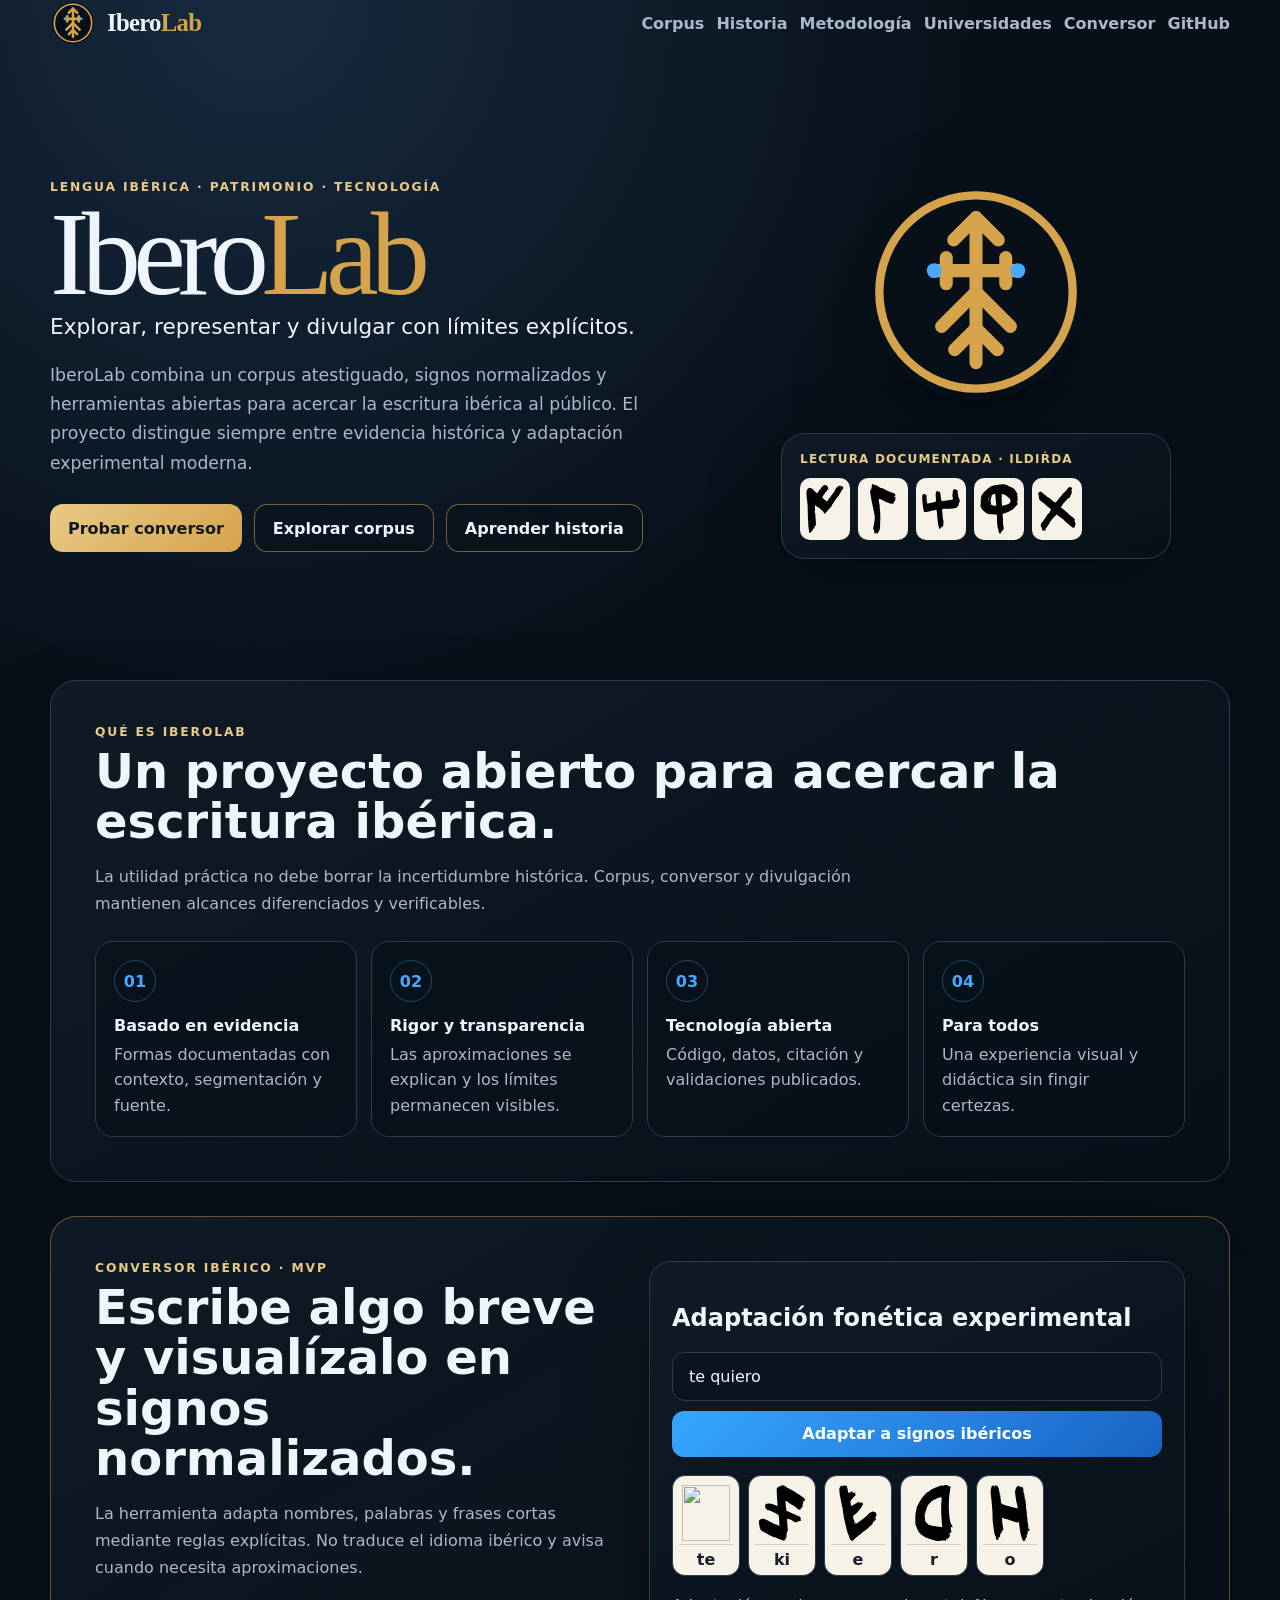
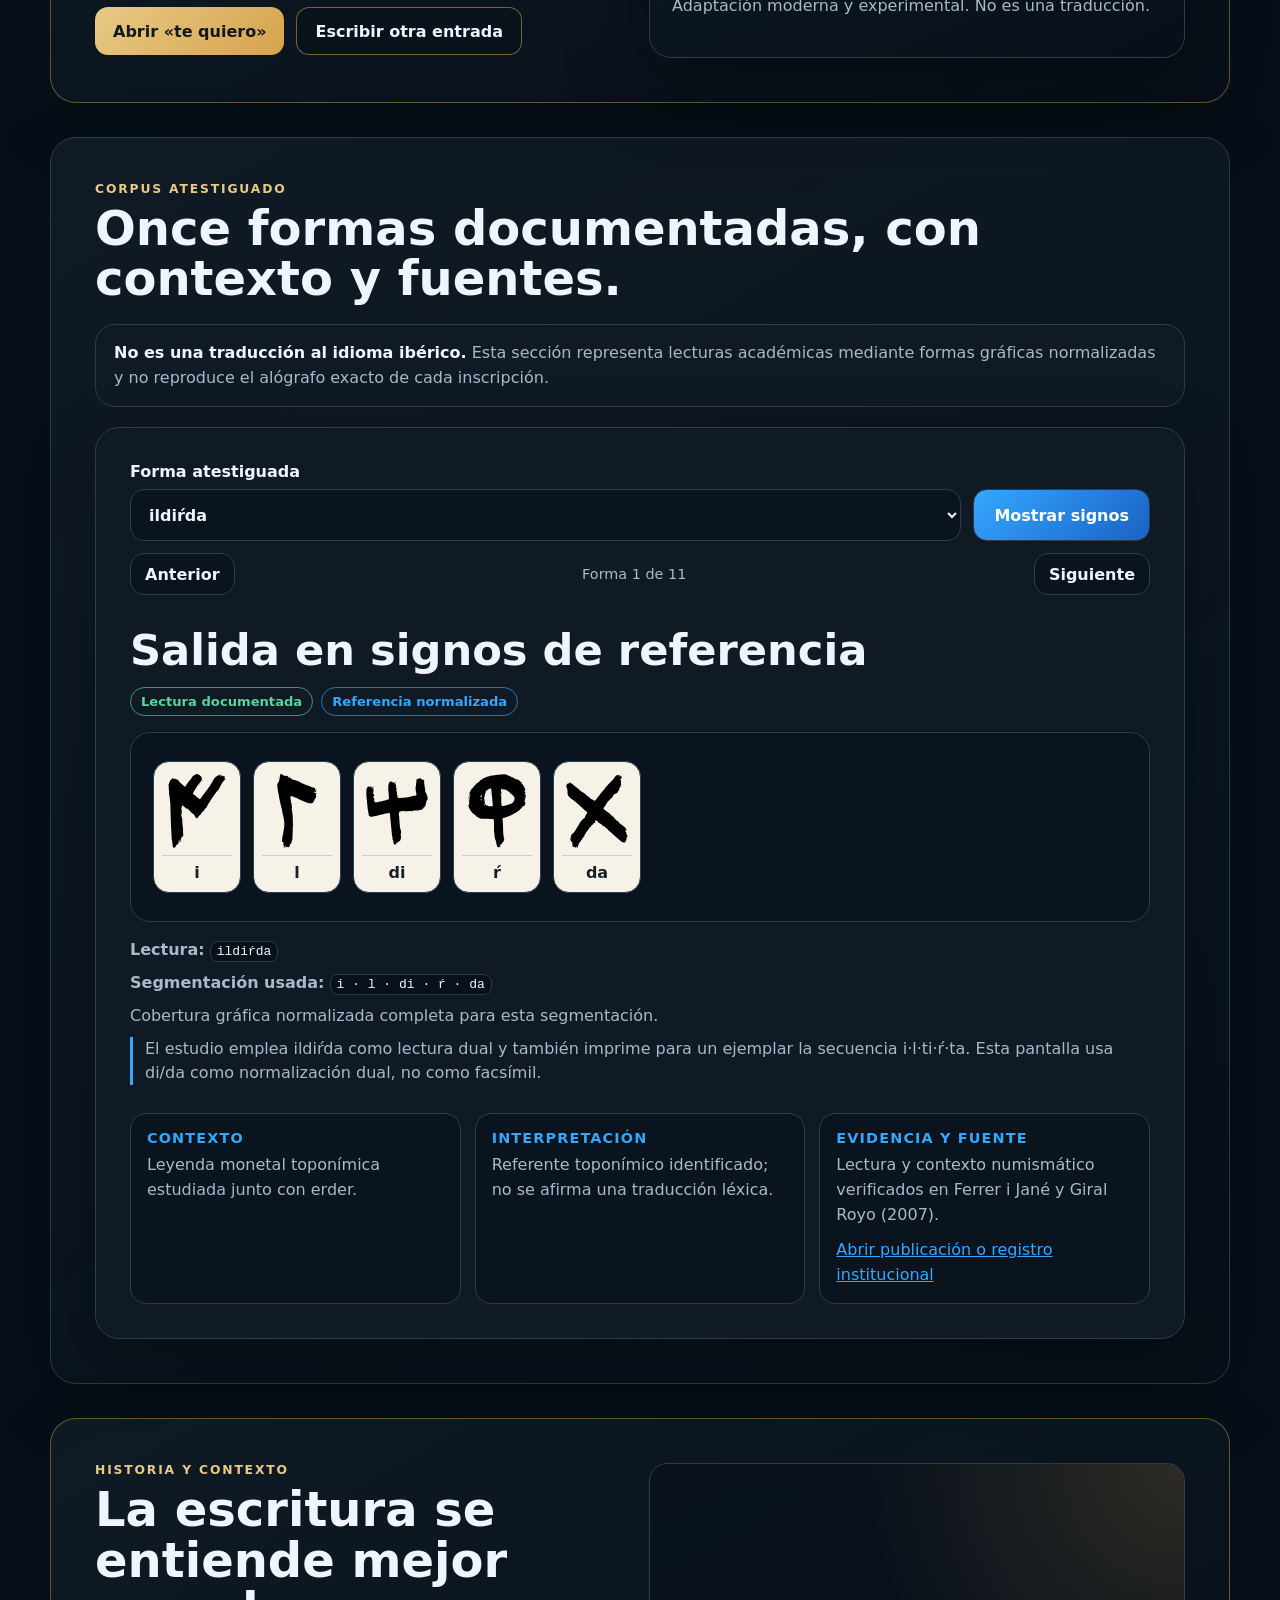
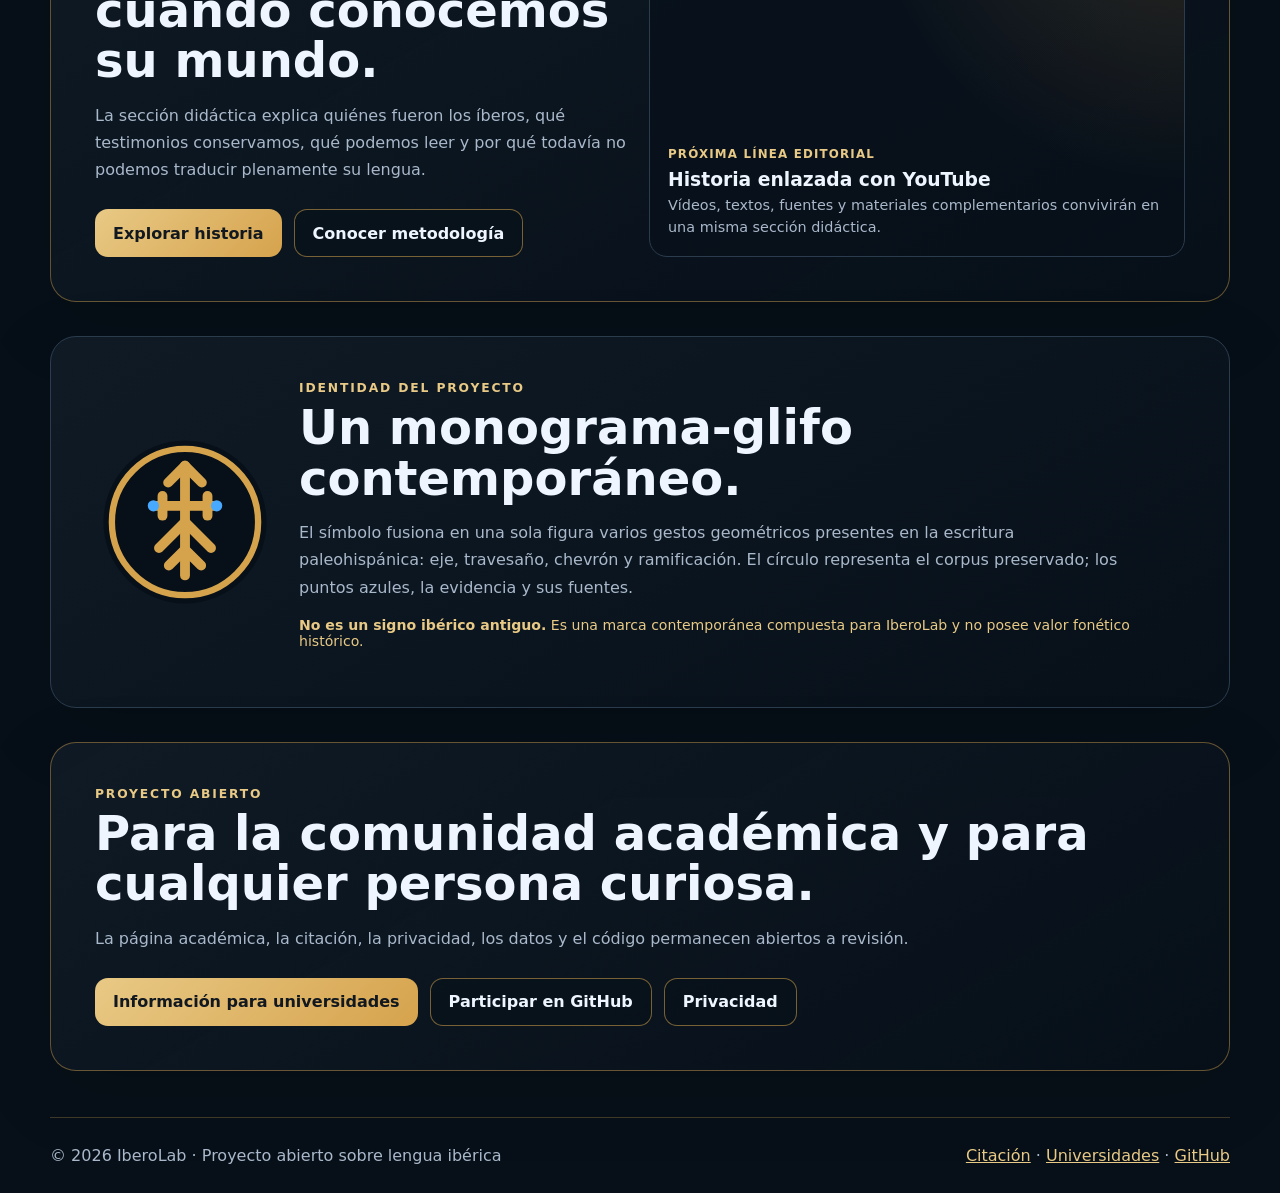
==== commit 82508958: "Refinar identidad y cabecera móvil" ====
--- a/docs/index.html
+++ b/docs/index.html
@@ -1 +1 @@
-<!doctype html><html lang="es"><head><meta charset="utf-8"><meta name="viewport" content="width=device-width,initial-scale=1,viewport-fit=cover"><meta name="color-scheme" content="dark"><meta name="description" content="IberoLab: corpus documentado, adaptación gráfica experimental y divulgación sobre lengua ibérica."><link rel="canonical" href="https://iberolab-es.github.io/IberoLab/"><link rel="icon" href="assets/brand/iberolab-mark.svg" type="image/svg+xml"><link rel="manifest" href="site.webmanifest"><meta name="theme-color" content="#10253a"><meta property="og:type" content="website"><meta property="og:title" content="IberoLab · Lengua ibérica, patrimonio y tecnología"><meta property="og:description" content="Corpus documentado, adaptación experimental y divulgación abierta sobre escritura ibérica."><meta property="og:url" content="https://iberolab-es.github.io/IberoLab/"><meta property="og:image" content="https://iberolab-es.github.io/IberoLab/assets/brand/iberolab-social-card.png"><meta name="twitter:card" content="summary_large_image"><meta name="twitter:image" content="https://iberolab-es.github.io/IberoLab/assets/brand/iberolab-social-card.png"><title>IberoLab — Lengua ibérica, patrimonio y tecnología</title><link rel="stylesheet" href="public-site.css"><style>:root{color-scheme:dark;--bg:#071019;--panel:#101b26;--panel2:#0a141e;--line:#2b3c4f;--text:#eef5ff;--muted:#a9b8ca;--accent:#35a7ff;--ok:#59d39b;--warn:#f4c86a;font-family:Inter,ui-sans-serif,system-ui,-apple-system,BlinkMacSystemFont,"Segoe UI",sans-serif}*{box-sizing:border-box}body{margin:0;min-height:100vh;background:radial-gradient(circle at 20% 0,#172a3e 0,var(--bg) 46rem);color:var(--text)}.site-topbar{display:flex;align-items:center;justify-content:space-between;gap:18px;flex-wrap:wrap}.site-brand{display:inline-flex;align-items:center;gap:11px;color:var(--text);text-decoration:none;font-size:1.1rem;font-weight:900}.site-brand img{width:46px;height:46px}.site-nav{display:flex;flex-wrap:wrap;gap:12px}.site-nav a{color:var(--muted);text-decoration:none;font-weight:750}.site-nav a:hover{color:var(--text)}.corpus-panel{border:1px solid var(--line);background:rgba(16,27,38,.94);border-radius:24px;padding:clamp(18px,4vw,34px);box-shadow:0 22px 70px rgba(0,0,0,.28)}.corpus-notice{padding:16px 18px;margin:20px 0;border:1px solid var(--line);border-radius:20px;background:rgba(16,27,38,.9);color:var(--muted);line-height:1.55}.corpus-notice strong{color:var(--text)}.controls{display:grid;grid-template-columns:1fr auto;gap:12px;align-items:end}label{display:block;font-weight:800;margin-bottom:8px}select,button{min-height:52px;border-radius:14px;border:1px solid var(--line);font:inherit;font-weight:750}select{width:100%;background:var(--panel2);color:var(--text);padding:0 14px}button{padding:0 20px;background:linear-gradient(135deg,var(--accent),#1962c4);color:#fff;cursor:pointer}button.secondary{min-height:42px;background:var(--panel2);color:var(--text);padding:0 14px}.nav-row{margin-top:12px;display:flex;align-items:center;justify-content:space-between;gap:12px}.position{color:var(--muted);font-size:.9rem;text-align:center}.result-head{display:flex;flex-wrap:wrap;align-items:baseline;justify-content:space-between;gap:12px;margin-top:30px}.result-head h2{margin:0;font-size:clamp(1.6rem,5vw,2.7rem)}.badges{display:flex;flex-wrap:wrap;gap:8px}.badge{border:1px solid rgba(89,211,155,.65);color:var(--ok);border-radius:999px;padding:6px 10px;font-size:.82rem;font-weight:850}.badge.reference{border-color:rgba(53,167,255,.65);color:var(--accent)}#glyphOutput{min-height:190px;margin-top:16px;border:1px solid var(--line);border-radius:20px;background:var(--panel2);padding:22px;display:flex;flex-wrap:wrap;gap:12px;align-items:center}.sign-card{width:88px;min-height:132px;border:1px solid var(--line);border-radius:16px;background:#f7f2e7;color:#17202a;display:grid;grid-template-rows:82px auto;place-items:center;padding:8px;overflow:hidden}.sign-card img{display:block;width:62px;height:74px;object-fit:contain}.sign-token{width:100%;text-align:center;border-top:1px solid #d6cdbf;padding-top:7px;font-weight:850}.glyph-fallback{display:none;width:60px;height:70px;border:2px dashed #7a6650;border-radius:10px;place-items:center;text-align:center;white-space:pre-line;font-weight:900;font-size:.74rem;padding:4px}.sign-card.failed img{display:none}.sign-card.failed .glyph-fallback,.sign-card.pending .glyph-fallback{display:grid}.technical{margin-top:16px;display:grid;gap:9px;color:var(--muted);line-height:1.5}.technical code{color:var(--text);background:#08111a;border:1px solid var(--line);border-radius:8px;padding:2px 6px}.warning{color:var(--warn);font-weight:750}.transcription-note{border-left:3px solid var(--accent);padding-left:12px}.details{margin-top:28px;display:grid;grid-template-columns:repeat(3,minmax(0,1fr));gap:14px}.detail{border:1px solid var(--line);border-radius:16px;padding:16px;background:rgba(7,16,25,.55)}.detail h3{margin:0 0 7px;font-size:.9rem;color:var(--accent);text-transform:uppercase;letter-spacing:.08em}.detail p{margin:0;color:var(--muted);line-height:1.55}.detail p+p{margin-top:10px}.detail a{color:var(--accent)}.sample-converter{border:1px solid var(--line);border-radius:22px;padding:22px;background:linear-gradient(155deg,rgba(16,27,38,.98),rgba(7,16,25,.95));box-shadow:0 26px 80px rgba(0,0,0,.36)}.sample-input{border:1px solid var(--line);border-radius:13px;padding:14px 16px;background:var(--panel2);margin-top:12px}.sample-button{display:flex;align-items:center;justify-content:center;min-height:46px;margin-top:10px;border-radius:12px;background:linear-gradient(135deg,#35a7ff,#1962c4);color:#fff;text-decoration:none;font-weight:850}.sample-reading{display:flex;flex-wrap:wrap;gap:8px;margin-top:18px}.sample-sign{width:68px;min-height:98px;display:grid;grid-template-rows:62px auto;place-items:center;border:1px solid var(--line);border-radius:13px;background:#f7f2e7;color:#17202a;padding:6px}.sample-sign img{width:48px;height:56px;object-fit:contain}.sample-sign span{width:100%;padding-top:5px;border-top:1px solid #d6cdbf;text-align:center;font-weight:850}@media(max-width:850px){.details{grid-template-columns:1fr}}@media(max-width:650px){.controls{grid-template-columns:1fr}.controls>button{width:100%}.nav-row button{flex:1}#glyphOutput{padding:14px}.sign-card{width:76px;min-height:120px;grid-template-rows:72px auto}}</style></head><body><main class="home-main"><div class="site-topbar"><a class="site-brand" href="./"><img src="assets/brand/iberolab-mark.svg" alt="Símbolo de IberoLab"><span>IberoLab</span></a><nav class="site-nav"><a href="#corpus">Corpus</a><a href="historia.html">Historia</a><a href="metodologia.html">Metodología</a><a href="academia.html">Universidades</a><a href="convertir.html">Conversor</a><a href="https://github.com/iberolab-es/IberoLab">GitHub</a></nav></div><header class="home-hero"><div><div class="hero-kicker">Lengua ibérica · Patrimonio · Tecnología</div><h1 class="hero-title">Ibero<span>Lab</span></h1><div class="hero-tagline">Explorar, representar y divulgar con límites explícitos.</div><p class="hero-copy">IberoLab combina un corpus atestiguado, signos normalizados y herramientas abiertas para acercar la escritura ibérica al público. El proyecto distingue siempre entre evidencia histórica y adaptación experimental moderna.</p><div class="cta-row"><a class="cta-link gold" href="convertir.html">Probar conversor</a><a class="cta-link outline" href="#corpus">Explorar corpus</a><a class="cta-link outline" href="historia.html">Aprender historia</a></div></div><div class="hero-visual"><img class="hero-mark" src="assets/brand/iberolab-mark.svg" alt="Símbolo contemporáneo de IberoLab"><div class="hero-tablet"><div class="tablet-label">Lectura documentada · ildiŕda</div><div class="tablet-signs" aria-hidden="true"><img src="assets/signs/northeastern-dual/dual-03-i.svg" alt=""><img src="assets/signs/northeastern-dual/dual-35-l.svg" alt=""><img src="assets/signs/northeastern-dual/dual-23-di.svg" alt=""><img src="assets/signs/northeastern-dual/dual-34-r2.svg" alt=""><img src="assets/signs/northeastern-dual/dual-21-da.svg" alt=""></div></div></div></header><section class="section-block"><div class="section-kicker">Qué es IberoLab</div><h2 class="section-title">Un proyecto abierto para acercar la escritura ibérica.</h2><p class="section-lead">La utilidad práctica no debe borrar la incertidumbre histórica. Corpus, conversor y divulgación mantienen alcances diferenciados y verificables.</p><div class="feature-grid"><article class="feature-card"><div class="feature-icon">01</div><h3>Basado en evidencia</h3><p>Formas documentadas con contexto, segmentación y fuente.</p></article><article class="feature-card"><div class="feature-icon">02</div><h3>Rigor y transparencia</h3><p>Las aproximaciones se explican y los límites permanecen visibles.</p></article><article class="feature-card"><div class="feature-icon">03</div><h3>Tecnología abierta</h3><p>Código, datos, citación y validaciones publicados.</p></article><article class="feature-card"><div class="feature-icon">04</div><h3>Para todos</h3><p>Una experiencia visual y didáctica sin fingir certezas.</p></article></div></section><section class="section-block gold-edge"><div class="split-grid"><div><div class="section-kicker">Conversor ibérico · MVP</div><h2 class="section-title">Escribe algo breve y visualízalo en signos normalizados.</h2><p class="section-lead">La herramienta adapta nombres, palabras y frases cortas mediante reglas explícitas. No traduce el idioma ibérico y avisa cuando necesita aproximaciones.</p><div class="cta-row"><a class="cta-link gold" href="convertir.html?q=te%20quiero">Abrir «te quiero»</a><a class="cta-link outline" href="convertir.html">Escribir otra entrada</a></div></div><div class="sample-converter"><h2>Adaptación fonética experimental</h2><div class="sample-input">te quiero</div><a class="sample-button" href="convertir.html?q=te%20quiero">Adaptar a signos ibéricos</a><div class="sample-reading" aria-hidden="true"><div class="sample-sign"><img src="assets/signs/northeastern-dual/dual-29-te.svg" alt=""><span>te</span></div><div class="sample-sign"><img src="assets/signs/northeastern-dual/dual-13-ki.svg" alt=""><span>ki</span></div><div class="sample-sign"><img src="assets/signs/northeastern-dual/dual-02-e.svg" alt=""><span>e</span></div><div class="sample-sign"><img src="assets/signs/northeastern-dual/dual-33-r.svg" alt=""><span>r</span></div><div class="sample-sign"><img src="assets/signs/northeastern-dual/dual-04-o.svg" alt=""><span>o</span></div></div><p class="section-lead">Adaptación moderna y experimental. No es una traducción.</p></div></div></section><section id="corpus" class="section-block"><div class="section-kicker">Corpus atestiguado</div><h2 class="section-title">Once formas documentadas, con contexto y fuentes.</h2><div class="corpus-notice"><strong>No es una traducción al idioma ibérico.</strong> Esta sección representa lecturas académicas mediante formas gráficas normalizadas y no reproduce el alógrafo exacto de cada inscripción.</div><div class="corpus-panel"><div class="controls"><div><label for="formSelect">Forma atestiguada</label><select id="formSelect"></select></div><button id="renderButton" type="button">Mostrar signos</button></div><div class="nav-row"><button id="previousButton" class="secondary" type="button">Anterior</button><span id="positionText" class="position">—</span><button id="nextButton" class="secondary" type="button">Siguiente</button></div><div class="result-head"><h2 id="rendererTitle">Salida en signos de referencia</h2><div class="badges"><span class="badge">Lectura documentada</span><span class="badge reference">Referencia normalizada</span></div></div><div id="glyphOutput" aria-live="polite"><div class="glyph-fallback" style="display:grid">Cargando…</div></div><div class="technical"><div><strong>Lectura:</strong> <code id="readingText">—</code></div><div><strong>Segmentación usada:</strong> <code id="tokenText">—</code></div><div id="statusText"></div><div id="transcriptionNote" class="transcription-note"></div></div><div class="details"><article class="detail"><h3>Contexto</h3><p id="contextText">—</p></article><article class="detail"><h3>Interpretación</h3><p id="interpretationText">—</p></article><article class="detail"><h3>Evidencia y fuente</h3><p id="evidenceText">—</p><p><a id="sourceLink" href="#">Abrir publicación o registro institucional</a></p></article></div></div></section><section class="section-block gold-edge"><div class="split-grid"><div><div class="section-kicker">Historia y contexto</div><h2 class="section-title">La escritura se entiende mejor cuando conocemos su mundo.</h2><p class="section-lead">La sección didáctica explica quiénes fueron los íberos, qué testimonios conservamos, qué podemos leer y por qué todavía no podemos traducir plenamente su lengua.</p><div class="cta-row"><a class="cta-link gold" href="historia.html">Explorar historia</a><a class="cta-link outline" href="metodologia.html">Conocer metodología</a></div></div><div class="video-card"><span>Próxima línea editorial</span><h3>Historia enlazada con YouTube</h3><p>Vídeos, textos, fuentes y materiales complementarios convivirán en una misma sección didáctica.</p></div></div></section><section class="section-block"><div class="logo-story"><img src="assets/brand/iberolab-mark.svg" alt="Símbolo contemporáneo de IberoLab"><div><div class="section-kicker">Identidad del proyecto</div><h2 class="section-title">Un signo-raíz contemporáneo.</h2><p class="section-lead">El eje central representa memoria y continuidad; las ramas, transmisión y expansión del conocimiento; el círculo, preservación y unidad; los puntos laterales, fuentes y testimonios humanos.</p><p class="logo-disclaimer"><strong>No es un signo ibérico antiguo.</strong> Es una marca contemporánea inspirada en la lógica visual paleohispánica.</p></div></div></section><section class="section-block gold-edge"><div class="section-kicker">Proyecto abierto</div><h2 class="section-title">Para la comunidad académica y para cualquier persona curiosa.</h2><p class="section-lead">La página académica, la citación, la privacidad, los datos y el código permanecen abiertos a revisión.</p><div class="cta-row"><a class="cta-link gold" href="academia.html">Información para universidades</a><a class="cta-link outline" href="https://github.com/iberolab-es/IberoLab">Participar en GitHub</a><a class="cta-link outline" href="privacidad.html">Privacidad</a></div></section><footer class="public-footer"><span>© 2026 IberoLab · Proyecto abierto sobre lengua ibérica</span><span><a href="CITATION.cff">Citación</a> · <a href="academia.html">Universidades</a> · <a href="https://github.com/iberolab-es/IberoLab">GitHub</a></span></footer></main><script src="corpus-renderer.js"></script></body></html>+<!doctype html><html lang="es"><head><meta charset="utf-8"/><meta name="viewport" content="width=device-width,initial-scale=1,viewport-fit=cover"/><meta name="color-scheme" content="dark"/><meta name="description" content="IberoLab: corpus documentado, adaptación gráfica experimental y divulgación sobre lengua ibérica."/><link rel="canonical" href="https://iberolab-es.github.io/IberoLab/"/><link rel="icon" href="assets/brand/iberolab-mark.svg" type="image/svg+xml"/><link rel="manifest" href="site.webmanifest"/><meta name="theme-color" content="#10253a"/><meta property="og:type" content="website"/><meta property="og:title" content="IberoLab · Lengua ibérica, patrimonio y tecnología"/><meta property="og:description" content="Corpus documentado, adaptación experimental y divulgación abierta sobre escritura ibérica."/><meta property="og:url" content="https://iberolab-es.github.io/IberoLab/"/><meta property="og:image" content="https://iberolab-es.github.io/IberoLab/assets/brand/iberolab-social-card.png"/><meta name="twitter:card" content="summary_large_image"/><meta name="twitter:image" content="https://iberolab-es.github.io/IberoLab/assets/brand/iberolab-social-card.png"/><title>IberoLab — Lengua ibérica, patrimonio y tecnología</title><link rel="stylesheet" href="public-site.css"/><style>:root{color-scheme:dark;--bg:#071019;--panel:#101b26;--panel2:#0a141e;--line:#2b3c4f;--text:#eef5ff;--muted:#a9b8ca;--accent:#35a7ff;--ok:#59d39b;--warn:#f4c86a;font-family:Inter,ui-sans-serif,system-ui,-apple-system,BlinkMacSystemFont,"Segoe UI",sans-serif}*{box-sizing:border-box}body{margin:0;min-height:100vh;background:radial-gradient(circle at 20% 0,#172a3e 0,var(--bg) 46rem);color:var(--text)}.site-topbar{display:flex;align-items:center;justify-content:space-between;gap:18px;flex-wrap:wrap}.site-brand{display:inline-flex;align-items:center;gap:11px;color:var(--text);text-decoration:none;font-size:1.1rem;font-weight:900}.site-brand img{width:46px;height:46px}.site-brand-name{font-family:Georgia,"Times New Roman",serif;font-size:1.55rem;letter-spacing:-.03em}.site-brand-name span{color:var(--brand-gold)}.site-nav{display:flex;flex-wrap:wrap;gap:12px}.site-nav a{color:var(--muted);text-decoration:none;font-weight:750}.site-nav a:hover{color:var(--text)}.corpus-panel{border:1px solid var(--line);background:rgba(16,27,38,.94);border-radius:24px;padding:clamp(18px,4vw,34px);box-shadow:0 22px 70px rgba(0,0,0,.28)}.corpus-notice{padding:16px 18px;margin:20px 0;border:1px solid var(--line);border-radius:20px;background:rgba(16,27,38,.9);color:var(--muted);line-height:1.55}.corpus-notice strong{color:var(--text)}.controls{display:grid;grid-template-columns:1fr auto;gap:12px;align-items:end}label{display:block;font-weight:800;margin-bottom:8px}button,select{min-height:52px;border-radius:14px;border:1px solid var(--line);font:inherit;font-weight:750}select{width:100%;background:var(--panel2);color:var(--text);padding:0 14px}button{padding:0 20px;background:linear-gradient(135deg,var(--accent),#1962c4);color:#fff;cursor:pointer}button.secondary{min-height:42px;background:var(--panel2);color:var(--text);padding:0 14px}.nav-row{margin-top:12px;display:flex;align-items:center;justify-content:space-between;gap:12px}.position{color:var(--muted);font-size:.9rem;text-align:center}.result-head{display:flex;flex-wrap:wrap;align-items:baseline;justify-content:space-between;gap:12px;margin-top:30px}.result-head h2{margin:0;font-size:clamp(1.6rem, 5vw, 2.7rem)}.badges{display:flex;flex-wrap:wrap;gap:8px}.badge{border:1px solid rgba(89,211,155,.65);color:var(--ok);border-radius:999px;padding:6px 10px;font-size:.82rem;font-weight:850}.badge.reference{border-color:rgba(53,167,255,.65);color:var(--accent)}#glyphOutput{min-height:190px;margin-top:16px;border:1px solid var(--line);border-radius:20px;background:var(--panel2);padding:22px;display:flex;flex-wrap:wrap;gap:12px;align-items:center}.sign-card{width:88px;min-height:132px;border:1px solid var(--line);border-radius:16px;background:#f7f2e7;color:#17202a;display:grid;grid-template-rows:82px auto;place-items:center;padding:8px;overflow:hidden}.sign-card img{display:block;width:62px;height:74px;object-fit:contain}.sign-token{width:100%;text-align:center;border-top:1px solid #d6cdbf;padding-top:7px;font-weight:850}.glyph-fallback{display:none;width:60px;height:70px;border:2px dashed #7a6650;border-radius:10px;place-items:center;text-align:center;white-space:pre-line;font-weight:900;font-size:.74rem;padding:4px}.sign-card.failed img{display:none}.sign-card.failed .glyph-fallback,.sign-card.pending .glyph-fallback{display:grid}.technical{margin-top:16px;display:grid;gap:9px;color:var(--muted);line-height:1.5}.technical code{color:var(--text);background:#08111a;border:1px solid var(--line);border-radius:8px;padding:2px 6px}.warning{color:var(--warn);font-weight:750}.transcription-note{border-left:3px solid var(--accent);padding-left:12px}.details{margin-top:28px;display:grid;grid-template-columns:repeat(3,minmax(0,1fr));gap:14px}.detail{border:1px solid var(--line);border-radius:16px;padding:16px;background:rgba(7,16,25,.55)}.detail h3{margin:0 0 7px;font-size:.9rem;color:var(--accent);text-transform:uppercase;letter-spacing:.08em}.detail p{margin:0;color:var(--muted);line-height:1.55}.detail p+p{margin-top:10px}.detail a{color:var(--accent)}.sample-converter{border:1px solid var(--line);border-radius:22px;padding:22px;background:linear-gradient(155deg,rgba(16,27,38,.98),rgba(7,16,25,.95));box-shadow:0 26px 80px rgba(0,0,0,.36)}.sample-input{border:1px solid var(--line);border-radius:13px;padding:14px 16px;background:var(--panel2);margin-top:12px}.sample-button{display:flex;align-items:center;justify-content:center;min-height:46px;margin-top:10px;border-radius:12px;background:linear-gradient(135deg,#35a7ff,#1962c4);color:#fff;text-decoration:none;font-weight:850}.sample-reading{display:flex;flex-wrap:wrap;gap:8px;margin-top:18px}.sample-sign{width:68px;min-height:98px;display:grid;grid-template-rows:62px auto;place-items:center;border:1px solid var(--line);border-radius:13px;background:#f7f2e7;color:#17202a;padding:6px}.sample-sign img{width:48px;height:56px;object-fit:contain}.sample-sign span{width:100%;padding-top:5px;border-top:1px solid #d6cdbf;text-align:center;font-weight:850}@media (max-width:850px){.details{grid-template-columns:1fr}}@media (max-width:650px){.controls{grid-template-columns:1fr}.controls>button{width:100%}.nav-row button{flex:1}#glyphOutput{padding:14px}.sign-card{width:76px;min-height:120px;grid-template-rows:72px auto}}</style></head><body><main class="home-main"><div class="site-topbar"><a class="site-brand" href="./"><img src="assets/brand/iberolab-mark.svg" alt="Símbolo de IberoLab"/><span class="site-brand-name">Ibero<span>Lab</span></span></a><nav class="site-nav" aria-label="Navegación principal"><a href="#corpus">Corpus</a><a href="historia.html">Historia</a><a href="metodologia.html">Metodología</a><a href="academia.html">Universidades</a><a href="convertir.html">Conversor</a><a href="https://github.com/iberolab-es/IberoLab">GitHub</a></nav></div><header class="home-hero"><div><div class="hero-kicker">Lengua ibérica · Patrimonio · Tecnología</div><h1 class="hero-title">Ibero<span>Lab</span></h1><div class="hero-tagline">Explorar, representar y divulgar con límites explícitos.</div><p class="hero-copy">IberoLab combina un corpus atestiguado, signos normalizados y herramientas abiertas para acercar la escritura ibérica al público. El proyecto distingue siempre entre evidencia histórica y adaptación experimental moderna.</p><div class="cta-row"><a class="cta-link gold" href="convertir.html">Probar conversor</a><a class="cta-link outline" href="#corpus">Explorar corpus</a><a class="cta-link outline" href="historia.html">Aprender historia</a></div></div><div class="hero-visual"><img class="hero-mark" src="assets/brand/iberolab-mark.svg" alt="Símbolo contemporáneo de IberoLab"/><div class="hero-tablet"><div class="tablet-label">Lectura documentada · ildiŕda</div><div class="tablet-signs" aria-hidden="true"><img src="assets/signs/northeastern-dual/dual-03-i.svg" alt=""/><img src="assets/signs/northeastern-dual/dual-35-l.svg" alt=""/><img src="assets/signs/northeastern-dual/dual-23-di.svg" alt=""/><img src="assets/signs/northeastern-dual/dual-34-r2.svg" alt=""/><img src="assets/signs/northeastern-dual/dual-21-da.svg" alt=""/></div></div></div></header><section class="section-block"><div class="section-kicker">Qué es IberoLab</div><h2 class="section-title">Un proyecto abierto para acercar la escritura ibérica.</h2><p class="section-lead">La utilidad práctica no debe borrar la incertidumbre histórica. Corpus, conversor y divulgación mantienen alcances diferenciados y verificables.</p><div class="feature-grid"><article class="feature-card"><div class="feature-icon">01</div><h3>Basado en evidencia</h3><p>Formas documentadas con contexto, segmentación y fuente.</p></article><article class="feature-card"><div class="feature-icon">02</div><h3>Rigor y transparencia</h3><p>Las aproximaciones se explican y los límites permanecen visibles.</p></article><article class="feature-card"><div class="feature-icon">03</div><h3>Tecnología abierta</h3><p>Código, datos, citación y validaciones publicados.</p></article><article class="feature-card"><div class="feature-icon">04</div><h3>Para todos</h3><p>Una experiencia visual y didáctica sin fingir certezas.</p></article></div></section><section class="section-block gold-edge"><div class="split-grid"><div><div class="section-kicker">Conversor ibérico · MVP</div><h2 class="section-title">Escribe algo breve y visualízalo en signos normalizados.</h2><p class="section-lead">La herramienta adapta nombres, palabras y frases cortas mediante reglas explícitas. No traduce el idioma ibérico y avisa cuando necesita aproximaciones.</p><div class="cta-row"><a class="cta-link gold" href="convertir.html?q=te%20quiero">Abrir «te quiero»</a><a class="cta-link outline" href="convertir.html">Escribir otra entrada</a></div></div><div class="sample-converter"><h2>Adaptación fonética experimental</h2><div class="sample-input">te quiero</div><a class="sample-button" href="convertir.html?q=te%20quiero">Adaptar a signos ibéricos</a><div class="sample-reading" aria-hidden="true"><div class="sample-sign"><img src="assets/signs/northeastern-dual/dual-29-te.svg" alt=""/><span>te</span></div><div class="sample-sign"><img src="assets/signs/northeastern-dual/dual-13-ki.svg" alt=""/><span>ki</span></div><div class="sample-sign"><img src="assets/signs/northeastern-dual/dual-02-e.svg" alt=""/><span>e</span></div><div class="sample-sign"><img src="assets/signs/northeastern-dual/dual-33-r.svg" alt=""/><span>r</span></div><div class="sample-sign"><img src="assets/signs/northeastern-dual/dual-04-o.svg" alt=""/><span>o</span></div></div><p class="section-lead">Adaptación moderna y experimental. No es una traducción.</p></div></div></section><section id="corpus" class="section-block"><div class="section-kicker">Corpus atestiguado</div><h2 class="section-title">Once formas documentadas, con contexto y fuentes.</h2><div class="corpus-notice"><strong>No es una traducción al idioma ibérico.</strong> Esta sección representa lecturas académicas mediante formas gráficas normalizadas y no reproduce el alógrafo exacto de cada inscripción.</div><div class="corpus-panel"><div class="controls"><div><label for="formSelect">Forma atestiguada</label><select id="formSelect"></select></div><button id="renderButton" type="button">Mostrar signos</button></div><div class="nav-row"><button id="previousButton" class="secondary" type="button">Anterior</button><span id="positionText" class="position">—</span><button id="nextButton" class="secondary" type="button">Siguiente</button></div><div class="result-head"><h2 id="rendererTitle">Salida en signos de referencia</h2><div class="badges"><span class="badge">Lectura documentada</span><span class="badge reference">Referencia normalizada</span></div></div><div id="glyphOutput" aria-live="polite"><div class="glyph-fallback" style="display:grid">Cargando…</div></div><div class="technical"><div><strong>Lectura:</strong> <code id="readingText">—</code></div><div><strong>Segmentación usada:</strong> <code id="tokenText">—</code></div><div id="statusText"></div><div id="transcriptionNote" class="transcription-note"></div></div><div class="details"><article class="detail"><h3>Contexto</h3><p id="contextText">—</p></article><article class="detail"><h3>Interpretación</h3><p id="interpretationText">—</p></article><article class="detail"><h3>Evidencia y fuente</h3><p id="evidenceText">—</p><p><a id="sourceLink" href="#">Abrir publicación o registro institucional</a></p></article></div></div></section><section class="section-block gold-edge"><div class="split-grid"><div><div class="section-kicker">Historia y contexto</div><h2 class="section-title">La escritura se entiende mejor cuando conocemos su mundo.</h2><p class="section-lead">La sección didáctica explica quiénes fueron los íberos, qué testimonios conservamos, qué podemos leer y por qué todavía no podemos traducir plenamente su lengua.</p><div class="cta-row"><a class="cta-link gold" href="historia.html">Explorar historia</a><a class="cta-link outline" href="metodologia.html">Conocer metodología</a></div></div><div class="video-card"><span>Próxima línea editorial</span><h3>Historia enlazada con YouTube</h3><p>Vídeos, textos, fuentes y materiales complementarios convivirán en una misma sección didáctica.</p></div></div></section><section class="section-block"><div class="logo-story"><img src="assets/brand/iberolab-mark.svg" alt="Monograma-glifo contemporáneo de IberoLab"/><div><div class="section-kicker">Identidad del proyecto</div><h2 class="section-title">Un monograma-glifo contemporáneo.</h2><p class="section-lead">El símbolo fusiona en una sola figura varios gestos geométricos presentes en la escritura paleohispánica: eje, travesaño, chevrón y ramificación. El círculo representa el corpus preservado; los puntos azules, la evidencia y sus fuentes.</p><p class="logo-disclaimer"><strong>No es un signo ibérico antiguo.</strong> Es una marca contemporánea compuesta para IberoLab y no posee valor fonético histórico.</p></div></div></section><section class="section-block gold-edge"><div class="section-kicker">Proyecto abierto</div><h2 class="section-title">Para la comunidad académica y para cualquier persona curiosa.</h2><p class="section-lead">La página académica, la citación, la privacidad, los datos y el código permanecen abiertos a revisión.</p><div class="cta-row"><a class="cta-link gold" href="academia.html">Información para universidades</a><a class="cta-link outline" href="https://github.com/iberolab-es/IberoLab">Participar en GitHub</a><a class="cta-link outline" href="privacidad.html">Privacidad</a></div></section><footer class="public-footer"><span>© 2026 IberoLab · Proyecto abierto sobre lengua ibérica</span><span><a href="CITATION.cff">Citación</a> · <a href="academia.html">Universidades</a> · <a href="https://github.com/iberolab-es/IberoLab">GitHub</a></span></footer></main><script src="corpus-renderer.js"></script></body></html>
--- a/docs/public-site.css
+++ b/docs/public-site.css
@@ -1 +1 @@
-:root{--brand-gold:#d6a34d;--brand-gold-soft:#e8c985;--brand-ink:#071019;--brand-panel:#101b26;--brand-line:#2b3c4f;--brand-text:#eef5ff;--brand-muted:#a9b8ca;--brand-blue:#47a9ff}.public-nav{position:sticky;top:0;z-index:20;border-bottom:1px solid rgba(214,163,77,.28);background:rgba(7,16,25,.92);backdrop-filter:blur(18px)}.public-nav-inner{width:min(1180px,calc(100% - 28px));min-height:66px;margin:0 auto;display:flex;align-items:center;justify-content:space-between;gap:18px}.public-brand{display:inline-flex;align-items:center;gap:10px;color:var(--brand-text);text-decoration:none;font-weight:900}.public-brand img{width:40px;height:40px}.public-brand-name{font-family:Georgia,"Times New Roman",serif;font-size:1.55rem;letter-spacing:-.03em}.public-brand-name span{color:var(--brand-gold)}.public-links{display:flex;flex-wrap:wrap;align-items:center;gap:15px}.public-links a{color:var(--brand-muted);text-decoration:none;font-weight:750;font-size:.92rem}.public-links a:hover,.public-links a:focus-visible{color:var(--brand-text)}.public-links .public-cta{color:#111820;background:linear-gradient(135deg,var(--brand-gold-soft),var(--brand-gold));border-radius:12px;padding:10px 14px}.home-main{width:min(1180px,calc(100% - 28px));margin:0 auto}.home-hero{min-height:600px;display:grid;grid-template-columns:1.08fr .92fr;gap:clamp(30px,6vw,76px);align-items:center;padding:clamp(52px,8vw,94px) 0 54px}.hero-kicker,.section-kicker{color:var(--brand-gold-soft);text-transform:uppercase;letter-spacing:.15em;font-weight:850;font-size:.77rem}.hero-title{margin:10px 0 8px;font-family:Georgia,"Times New Roman",serif;font-size:clamp(4rem,10vw,7.4rem);line-height:.86;font-weight:500;letter-spacing:-.065em}.hero-title span{color:var(--brand-gold)}.hero-tagline{color:var(--brand-text);font-size:clamp(1.05rem,2vw,1.35rem)}.hero-copy,.section-lead{max-width:820px;color:var(--brand-muted);line-height:1.7}.hero-copy{max-width:660px;margin-top:22px;font-size:1.08rem}.cta-row{display:flex;flex-wrap:wrap;gap:12px;margin-top:26px}.cta-link{min-height:48px;display:inline-flex;align-items:center;justify-content:center;padding:0 18px;border-radius:13px;text-decoration:none;font-weight:850}.cta-link.gold{color:#111820;background:linear-gradient(135deg,var(--brand-gold-soft),var(--brand-gold))}.cta-link.outline{color:var(--brand-text);border:1px solid rgba(214,163,77,.55);background:rgba(7,16,25,.5)}.hero-visual{position:relative;min-height:430px;display:grid;place-items:center}.hero-mark{width:min(310px,70vw);filter:drop-shadow(0 28px 42px rgba(0,0,0,.38))}.hero-tablet{position:absolute;inset:auto 0 0 auto;width:min(350px,82vw);border:1px solid var(--brand-line);border-radius:24px;padding:18px;background:linear-gradient(160deg,rgba(16,27,38,.98),rgba(7,16,25,.96));box-shadow:0 26px 70px rgba(0,0,0,.35)}.tablet-label{color:var(--brand-gold-soft);font-size:.75rem;font-weight:850;letter-spacing:.1em;text-transform:uppercase}.tablet-signs{display:flex;flex-wrap:wrap;gap:8px;margin-top:12px}.tablet-signs img{width:50px;height:62px;object-fit:contain;background:#f7f2e7;border-radius:10px;padding:6px}.section-block{margin:34px 0;padding:clamp(24px,5vw,44px);border:1px solid var(--brand-line);border-radius:26px;background:linear-gradient(150deg,rgba(16,27,38,.94),rgba(7,16,25,.78));box-shadow:0 22px 70px rgba(0,0,0,.18)}.section-block.gold-edge{border-color:rgba(214,163,77,.45)}.section-title{margin:7px 0 12px;font-size:clamp(1.7rem,5vw,3rem);line-height:1.05}.feature-grid{display:grid;grid-template-columns:repeat(4,minmax(0,1fr));gap:14px;margin-top:24px}.feature-card,.article-card{border:1px solid var(--brand-line);border-radius:18px;padding:18px;background:rgba(7,16,25,.55)}.feature-icon{width:42px;height:42px;display:grid;place-items:center;border:1px solid rgba(71,169,255,.35);border-radius:50%;color:var(--brand-blue);font-weight:900}.feature-card h3{margin:14px 0 7px;font-size:1rem}.feature-card p,.article-card p{margin:0;color:var(--brand-muted);line-height:1.58}.split-grid,.article-grid{display:grid;grid-template-columns:repeat(2,minmax(0,1fr));gap:18px;align-items:stretch}.logo-story{display:grid;grid-template-columns:180px 1fr;gap:24px;align-items:center}.logo-story img{width:100%;max-width:180px}.logo-disclaimer{margin-top:14px;color:var(--brand-gold-soft);font-size:.88rem}.video-grid{display:grid;grid-template-columns:repeat(3,minmax(0,1fr));gap:14px;margin-top:22px}.video-card{min-height:180px;display:flex;flex-direction:column;justify-content:flex-end;border:1px solid var(--brand-line);border-radius:18px;padding:18px;background:radial-gradient(circle at top right,rgba(214,163,77,.18),transparent 48%),rgba(7,16,25,.6)}.video-card span{color:var(--brand-gold-soft);font-size:.74rem;text-transform:uppercase;letter-spacing:.1em;font-weight:850}.video-card h3{margin:8px 0 5px}.video-card p{margin:0;color:var(--brand-muted);line-height:1.5;font-size:.9rem}.page-shell{width:min(1040px,calc(100% - 28px));margin:0 auto;padding:54px 0 72px}.page-hero{padding:clamp(34px,7vw,72px) 0 34px}.page-hero h1{margin:10px 0 16px;font-size:clamp(2.7rem,8vw,5.8rem);line-height:.92}.page-hero p{max-width:790px;color:var(--brand-muted);line-height:1.7;font-size:1.08rem}.article-grid{margin-top:18px}.article-card h2{margin:0 0 10px}.callout{border-left:4px solid var(--brand-gold);padding:17px 19px;border-radius:0 16px 16px 0;background:rgba(214,163,77,.08);color:var(--brand-muted);line-height:1.62}.public-footer{margin-top:46px;padding:28px 0;border-top:1px solid rgba(214,163,77,.28);color:var(--brand-muted);display:flex;flex-wrap:wrap;justify-content:space-between;gap:16px}.public-footer a{color:var(--brand-gold-soft)}@media(max-width:900px){.home-hero,.split-grid,.logo-story,.article-grid{grid-template-columns:1fr}.hero-visual{min-height:350px}.feature-grid{grid-template-columns:repeat(2,minmax(0,1fr))}.video-grid{grid-template-columns:1fr}.logo-story img{max-width:140px}}@media(max-width:680px){.public-nav-inner{min-height:60px}.public-links a:not(.public-cta){display:none}.public-brand-name{font-size:1.3rem}.home-hero{min-height:auto;padding-top:46px}.hero-title{font-size:clamp(3.5rem,20vw,5.4rem)}.hero-visual{min-height:310px}.hero-mark{width:210px}.hero-tablet{width:290px}.feature-grid{grid-template-columns:1fr}.section-block{padding:22px;border-radius:21px}}+:root{--brand-gold:#d6a34d;--brand-gold-soft:#e8c985;--brand-ink:#071019;--brand-panel:#101b26;--brand-line:#2b3c4f;--brand-text:#eef5ff;--brand-muted:#a9b8ca;--brand-blue:#47a9ff}.public-nav{position:sticky;top:0;z-index:20;border-bottom:1px solid rgba(214,163,77,.28);background:rgba(7,16,25,.92);backdrop-filter:blur(18px)}.public-nav-inner{width:min(1180px,calc(100% - 28px));min-height:66px;margin:0 auto;display:flex;align-items:center;justify-content:space-between;gap:18px}.public-brand{display:inline-flex;align-items:center;gap:10px;color:var(--brand-text);text-decoration:none;font-weight:900}.public-brand img{width:40px;height:40px}.public-brand-name{font-family:Georgia,"Times New Roman",serif;font-size:1.55rem;letter-spacing:-.03em}.public-brand-name span{color:var(--brand-gold)}.public-links{display:flex;flex-wrap:wrap;align-items:center;gap:15px}.public-links a{color:var(--brand-muted);text-decoration:none;font-weight:750;font-size:.92rem}.public-links a:focus-visible,.public-links a:hover{color:var(--brand-text)}.public-links .public-cta{color:#111820;background:linear-gradient(135deg,var(--brand-gold-soft),var(--brand-gold));border-radius:12px;padding:10px 14px}.home-main{width:min(1180px,calc(100% - 28px));margin:0 auto}.home-hero{min-height:600px;display:grid;grid-template-columns:1.08fr 0.92fr;gap:clamp(30px,6vw,76px);align-items:center;padding:clamp(52px,8vw,94px) 0 54px}.hero-kicker,.section-kicker{color:var(--brand-gold-soft);text-transform:uppercase;letter-spacing:.15em;font-weight:850;font-size:.77rem}.hero-title{margin:10px 0 8px;font-family:Georgia,"Times New Roman",serif;font-size:clamp(4rem, 10vw, 7.4rem);line-height:.86;font-weight:500;letter-spacing:-.065em}.hero-title span{color:var(--brand-gold)}.hero-tagline{color:var(--brand-text);font-size:clamp(1.05rem, 2vw, 1.35rem)}.hero-copy,.section-lead{max-width:820px;color:var(--brand-muted);line-height:1.7}.hero-copy{max-width:660px;margin-top:22px;font-size:1.08rem}.cta-row{display:flex;flex-wrap:wrap;gap:12px;margin-top:26px}.cta-link{min-height:48px;display:inline-flex;align-items:center;justify-content:center;padding:0 18px;border-radius:13px;text-decoration:none;font-weight:850}.cta-link.gold{color:#111820;background:linear-gradient(135deg,var(--brand-gold-soft),var(--brand-gold))}.cta-link.outline{color:var(--brand-text);border:1px solid rgba(214,163,77,.55);background:rgba(7,16,25,.5)}.hero-visual{min-height:430px;display:flex;flex-direction:column;align-items:center;justify-content:center;gap:22px}.hero-mark{width:min(238px,54vw);filter:drop-shadow(0 28px 42px rgba(0, 0, 0, .38))}.hero-tablet{position:relative;width:min(390px,100%);border:1px solid var(--brand-line);border-radius:24px;padding:18px;background:linear-gradient(160deg,rgba(16,27,38,.98),rgba(7,16,25,.96));box-shadow:0 26px 70px rgba(0,0,0,.35)}.tablet-label{color:var(--brand-gold-soft);font-size:.75rem;font-weight:850;letter-spacing:.1em;text-transform:uppercase}.tablet-signs{display:flex;flex-wrap:wrap;gap:8px;margin-top:12px}.tablet-signs img{width:50px;height:62px;object-fit:contain;background:#f7f2e7;border-radius:10px;padding:6px}.section-block{margin:34px 0;padding:clamp(24px,5vw,44px);border:1px solid var(--brand-line);border-radius:26px;background:linear-gradient(150deg,rgba(16,27,38,.94),rgba(7,16,25,.78));box-shadow:0 22px 70px rgba(0,0,0,.18)}.section-block.gold-edge{border-color:rgba(214,163,77,.45)}.section-title{margin:7px 0 12px;font-size:clamp(1.7rem, 5vw, 3rem);line-height:1.05}.feature-grid{display:grid;grid-template-columns:repeat(4,minmax(0,1fr));gap:14px;margin-top:24px}.article-card,.feature-card{border:1px solid var(--brand-line);border-radius:18px;padding:18px;background:rgba(7,16,25,.55)}.feature-icon{width:42px;height:42px;display:grid;place-items:center;border:1px solid rgba(71,169,255,.35);border-radius:50%;color:var(--brand-blue);font-weight:900}.feature-card h3{margin:14px 0 7px;font-size:1rem}.article-card p,.feature-card p{margin:0;color:var(--brand-muted);line-height:1.58}.article-grid,.split-grid{display:grid;grid-template-columns:repeat(2,minmax(0,1fr));gap:18px;align-items:stretch}.logo-story{display:grid;grid-template-columns:180px 1fr;gap:24px;align-items:center}.logo-story img{width:100%;max-width:180px}.logo-disclaimer{margin-top:14px;color:var(--brand-gold-soft);font-size:.88rem}.video-grid{display:grid;grid-template-columns:repeat(3,minmax(0,1fr));gap:14px;margin-top:22px}.video-card{min-height:180px;display:flex;flex-direction:column;justify-content:flex-end;border:1px solid var(--brand-line);border-radius:18px;padding:18px;background:radial-gradient(circle at top right,rgba(214,163,77,.18),transparent 48%),rgba(7,16,25,.6)}.video-card span{color:var(--brand-gold-soft);font-size:.74rem;text-transform:uppercase;letter-spacing:.1em;font-weight:850}.video-card h3{margin:8px 0 5px}.video-card p{margin:0;color:var(--brand-muted);line-height:1.5;font-size:.9rem}.page-shell{width:min(1040px,calc(100% - 28px));margin:0 auto;padding:54px 0 72px}.page-hero{padding:clamp(34px,7vw,72px) 0 34px}.page-hero h1{margin:10px 0 16px;font-size:clamp(2.7rem, 8vw, 5.8rem);line-height:.92}.page-hero p{max-width:790px;color:var(--brand-muted);line-height:1.7;font-size:1.08rem}.article-grid{margin-top:18px}.article-card h2{margin:0 0 10px}.callout{border-left:4px solid var(--brand-gold);padding:17px 19px;border-radius:0 16px 16px 0;background:rgba(214,163,77,.08);color:var(--brand-muted);line-height:1.62}.public-footer{margin-top:46px;padding:28px 0;border-top:1px solid rgba(214,163,77,.28);color:var(--brand-muted);display:flex;flex-wrap:wrap;justify-content:space-between;gap:16px}.public-footer a{color:var(--brand-gold-soft)}@media (max-width:900px){.article-grid,.home-hero,.logo-story,.split-grid{grid-template-columns:1fr}.hero-visual{min-height:auto;padding-top:14px}.feature-grid{grid-template-columns:repeat(2,minmax(0,1fr))}.video-grid{grid-template-columns:1fr}.logo-story img{max-width:140px}}@media (max-width:680px){.public-nav-inner{min-height:60px}.public-links a:not(.public-cta){display:none}.public-brand-name{font-size:1.3rem}.home-hero{min-height:auto;padding-top:46px}.hero-title{font-size:clamp(3.5rem, 20vw, 5.4rem)}.hero-visual{gap:18px;padding-top:26px}.hero-mark{width:172px}.hero-tablet{width:100%;padding:16px}.tablet-signs img{width:48px;height:60px}.feature-grid{grid-template-columns:1fr}.section-block{padding:22px;border-radius:21px}}
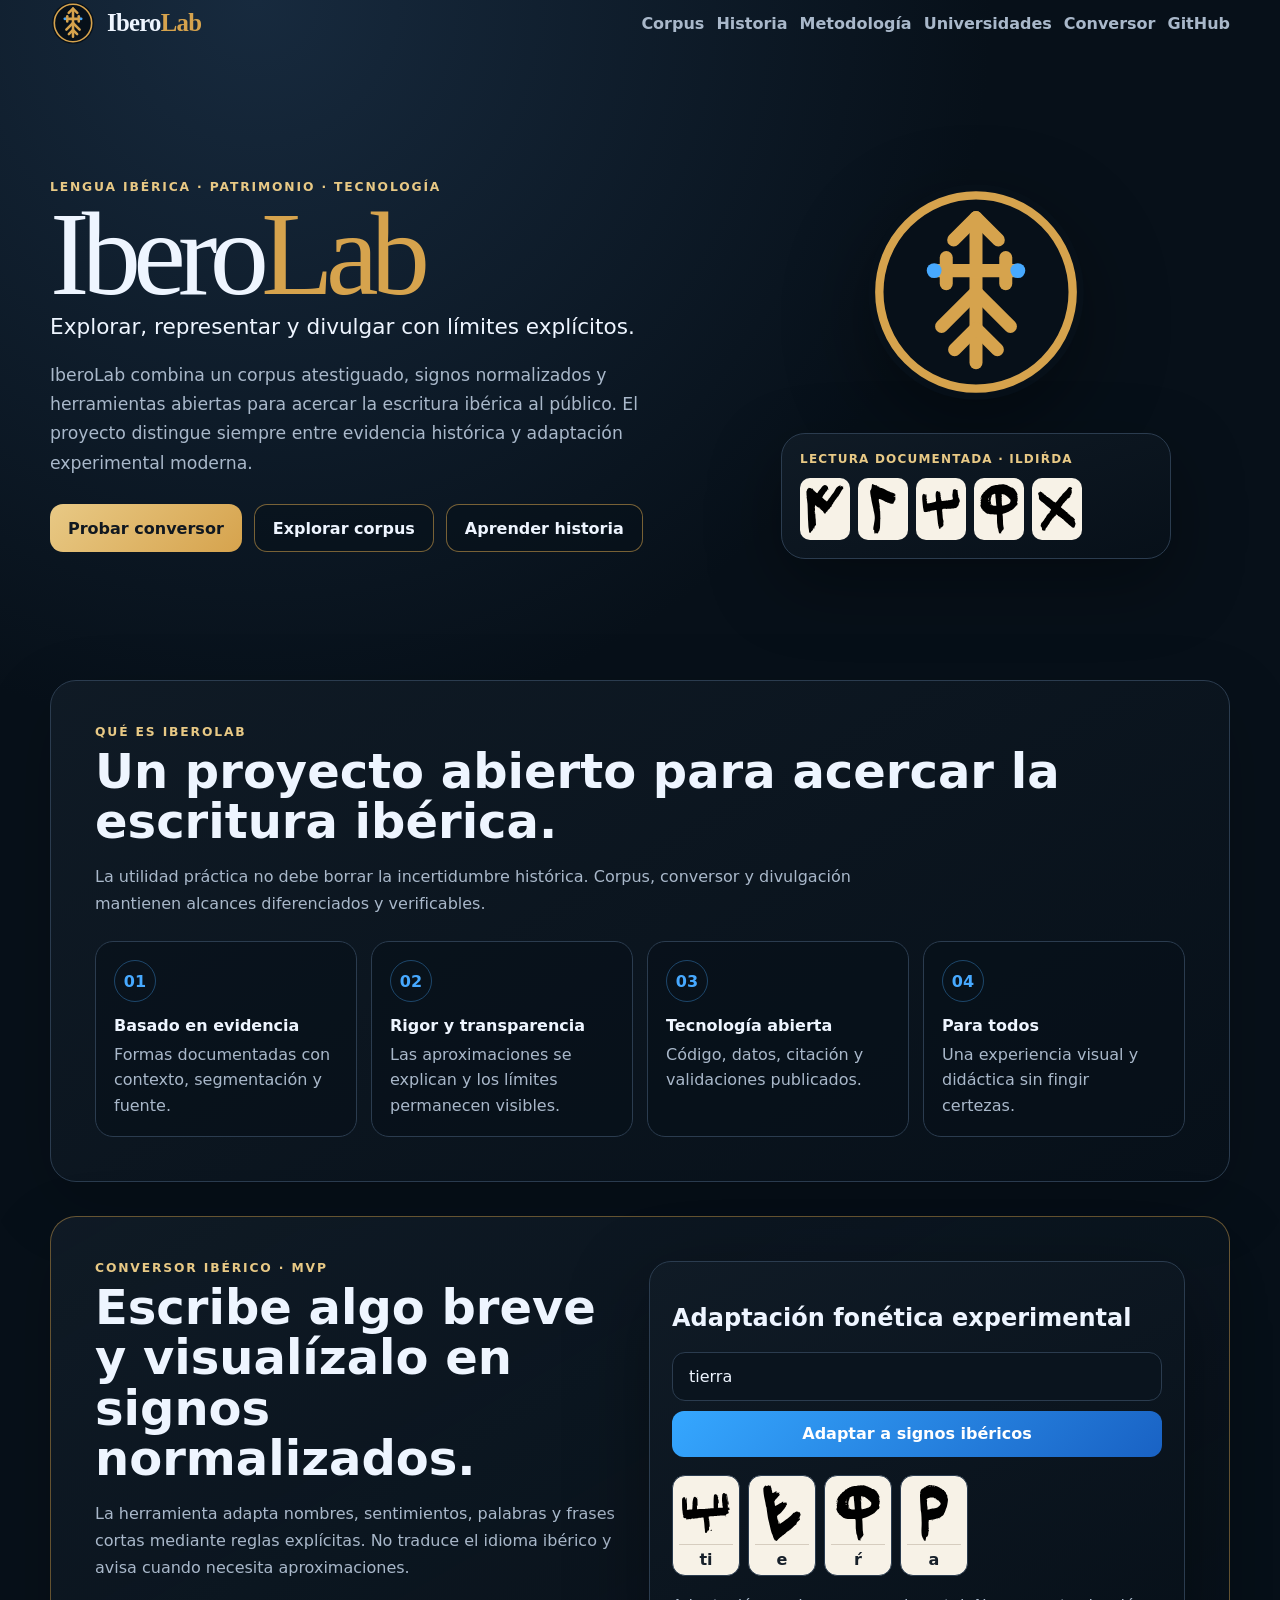
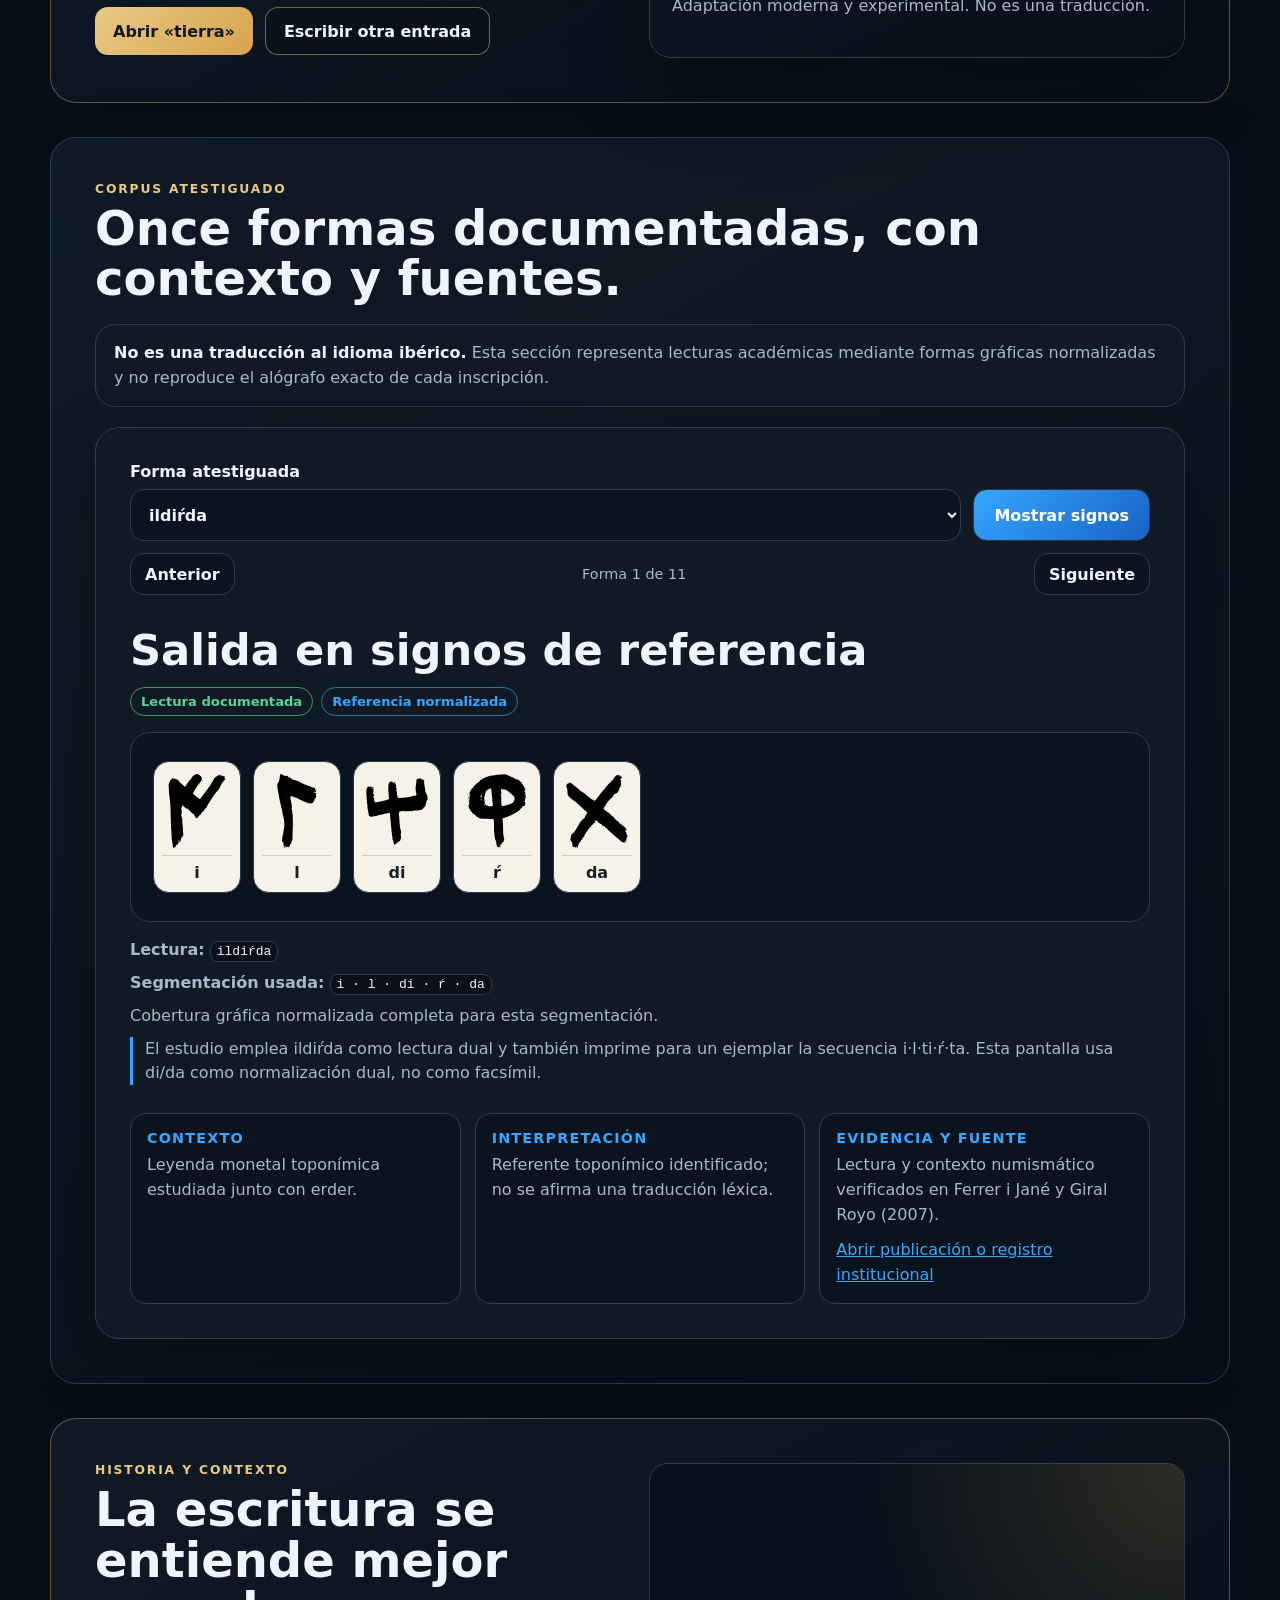
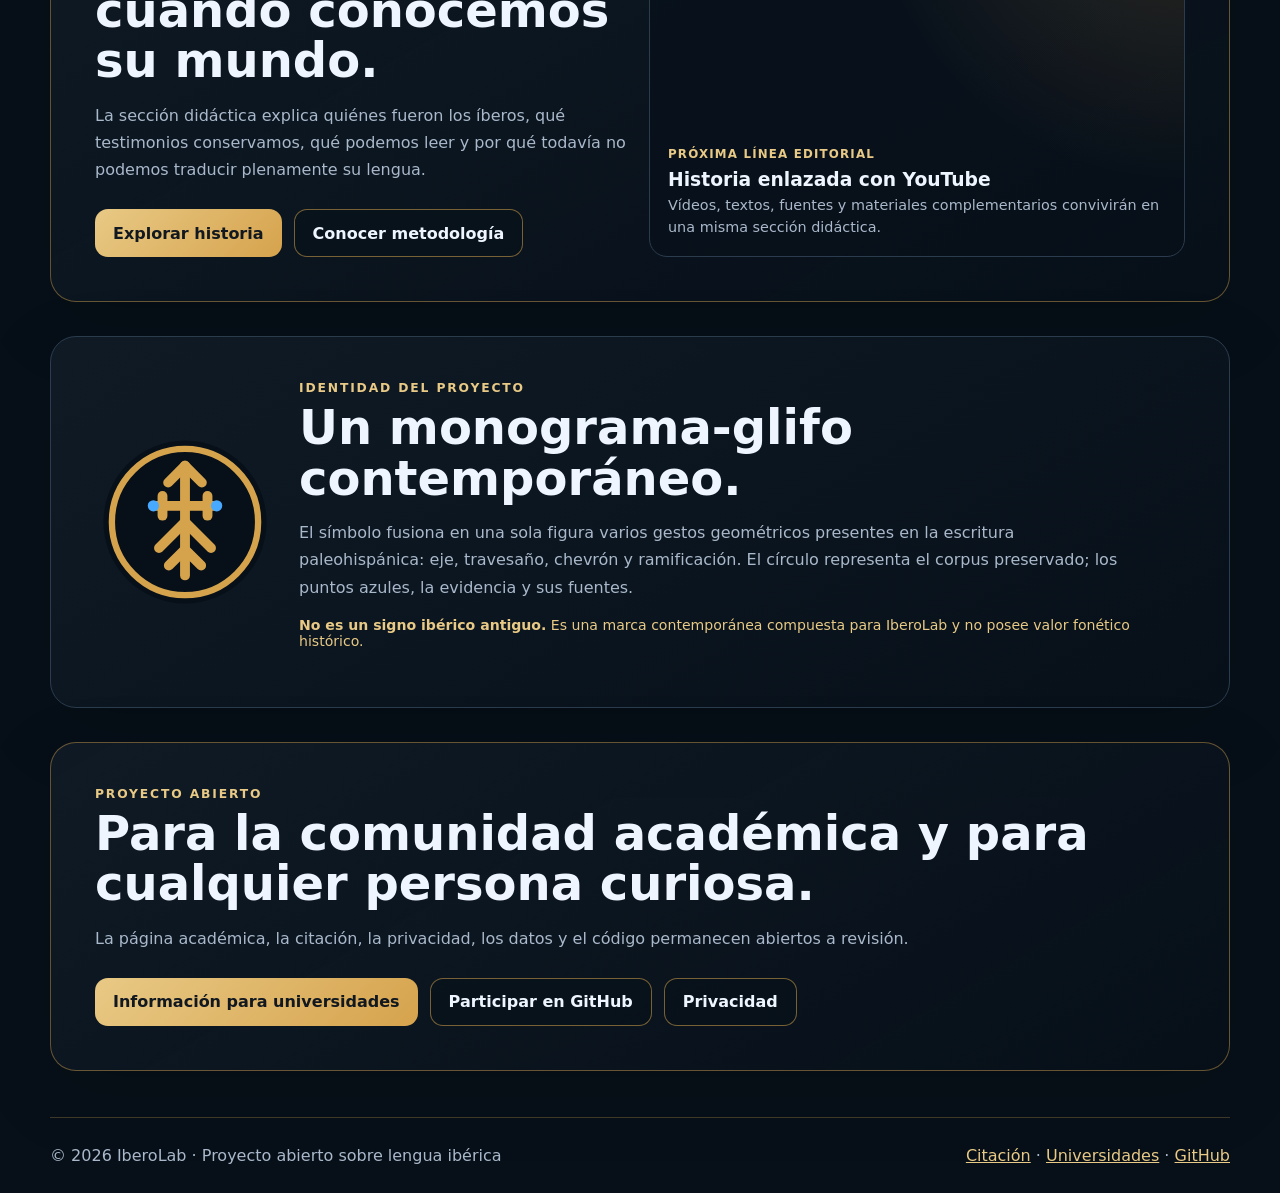
==== commit 75776776: "Corregir muestra y renovar ejemplos públicos" ====
--- a/docs/index.html
+++ b/docs/index.html
@@ -1 +1 @@
-<!doctype html><html lang="es"><head><meta charset="utf-8"/><meta name="viewport" content="width=device-width,initial-scale=1,viewport-fit=cover"/><meta name="color-scheme" content="dark"/><meta name="description" content="IberoLab: corpus documentado, adaptación gráfica experimental y divulgación sobre lengua ibérica."/><link rel="canonical" href="https://iberolab-es.github.io/IberoLab/"/><link rel="icon" href="assets/brand/iberolab-mark.svg" type="image/svg+xml"/><link rel="manifest" href="site.webmanifest"/><meta name="theme-color" content="#10253a"/><meta property="og:type" content="website"/><meta property="og:title" content="IberoLab · Lengua ibérica, patrimonio y tecnología"/><meta property="og:description" content="Corpus documentado, adaptación experimental y divulgación abierta sobre escritura ibérica."/><meta property="og:url" content="https://iberolab-es.github.io/IberoLab/"/><meta property="og:image" content="https://iberolab-es.github.io/IberoLab/assets/brand/iberolab-social-card.png"/><meta name="twitter:card" content="summary_large_image"/><meta name="twitter:image" content="https://iberolab-es.github.io/IberoLab/assets/brand/iberolab-social-card.png"/><title>IberoLab — Lengua ibérica, patrimonio y tecnología</title><link rel="stylesheet" href="public-site.css"/><style>:root{color-scheme:dark;--bg:#071019;--panel:#101b26;--panel2:#0a141e;--line:#2b3c4f;--text:#eef5ff;--muted:#a9b8ca;--accent:#35a7ff;--ok:#59d39b;--warn:#f4c86a;font-family:Inter,ui-sans-serif,system-ui,-apple-system,BlinkMacSystemFont,"Segoe UI",sans-serif}*{box-sizing:border-box}body{margin:0;min-height:100vh;background:radial-gradient(circle at 20% 0,#172a3e 0,var(--bg) 46rem);color:var(--text)}.site-topbar{display:flex;align-items:center;justify-content:space-between;gap:18px;flex-wrap:wrap}.site-brand{display:inline-flex;align-items:center;gap:11px;color:var(--text);text-decoration:none;font-size:1.1rem;font-weight:900}.site-brand img{width:46px;height:46px}.site-brand-name{font-family:Georgia,"Times New Roman",serif;font-size:1.55rem;letter-spacing:-.03em}.site-brand-name span{color:var(--brand-gold)}.site-nav{display:flex;flex-wrap:wrap;gap:12px}.site-nav a{color:var(--muted);text-decoration:none;font-weight:750}.site-nav a:hover{color:var(--text)}.corpus-panel{border:1px solid var(--line);background:rgba(16,27,38,.94);border-radius:24px;padding:clamp(18px,4vw,34px);box-shadow:0 22px 70px rgba(0,0,0,.28)}.corpus-notice{padding:16px 18px;margin:20px 0;border:1px solid var(--line);border-radius:20px;background:rgba(16,27,38,.9);color:var(--muted);line-height:1.55}.corpus-notice strong{color:var(--text)}.controls{display:grid;grid-template-columns:1fr auto;gap:12px;align-items:end}label{display:block;font-weight:800;margin-bottom:8px}button,select{min-height:52px;border-radius:14px;border:1px solid var(--line);font:inherit;font-weight:750}select{width:100%;background:var(--panel2);color:var(--text);padding:0 14px}button{padding:0 20px;background:linear-gradient(135deg,var(--accent),#1962c4);color:#fff;cursor:pointer}button.secondary{min-height:42px;background:var(--panel2);color:var(--text);padding:0 14px}.nav-row{margin-top:12px;display:flex;align-items:center;justify-content:space-between;gap:12px}.position{color:var(--muted);font-size:.9rem;text-align:center}.result-head{display:flex;flex-wrap:wrap;align-items:baseline;justify-content:space-between;gap:12px;margin-top:30px}.result-head h2{margin:0;font-size:clamp(1.6rem, 5vw, 2.7rem)}.badges{display:flex;flex-wrap:wrap;gap:8px}.badge{border:1px solid rgba(89,211,155,.65);color:var(--ok);border-radius:999px;padding:6px 10px;font-size:.82rem;font-weight:850}.badge.reference{border-color:rgba(53,167,255,.65);color:var(--accent)}#glyphOutput{min-height:190px;margin-top:16px;border:1px solid var(--line);border-radius:20px;background:var(--panel2);padding:22px;display:flex;flex-wrap:wrap;gap:12px;align-items:center}.sign-card{width:88px;min-height:132px;border:1px solid var(--line);border-radius:16px;background:#f7f2e7;color:#17202a;display:grid;grid-template-rows:82px auto;place-items:center;padding:8px;overflow:hidden}.sign-card img{display:block;width:62px;height:74px;object-fit:contain}.sign-token{width:100%;text-align:center;border-top:1px solid #d6cdbf;padding-top:7px;font-weight:850}.glyph-fallback{display:none;width:60px;height:70px;border:2px dashed #7a6650;border-radius:10px;place-items:center;text-align:center;white-space:pre-line;font-weight:900;font-size:.74rem;padding:4px}.sign-card.failed img{display:none}.sign-card.failed .glyph-fallback,.sign-card.pending .glyph-fallback{display:grid}.technical{margin-top:16px;display:grid;gap:9px;color:var(--muted);line-height:1.5}.technical code{color:var(--text);background:#08111a;border:1px solid var(--line);border-radius:8px;padding:2px 6px}.warning{color:var(--warn);font-weight:750}.transcription-note{border-left:3px solid var(--accent);padding-left:12px}.details{margin-top:28px;display:grid;grid-template-columns:repeat(3,minmax(0,1fr));gap:14px}.detail{border:1px solid var(--line);border-radius:16px;padding:16px;background:rgba(7,16,25,.55)}.detail h3{margin:0 0 7px;font-size:.9rem;color:var(--accent);text-transform:uppercase;letter-spacing:.08em}.detail p{margin:0;color:var(--muted);line-height:1.55}.detail p+p{margin-top:10px}.detail a{color:var(--accent)}.sample-converter{border:1px solid var(--line);border-radius:22px;padding:22px;background:linear-gradient(155deg,rgba(16,27,38,.98),rgba(7,16,25,.95));box-shadow:0 26px 80px rgba(0,0,0,.36)}.sample-input{border:1px solid var(--line);border-radius:13px;padding:14px 16px;background:var(--panel2);margin-top:12px}.sample-button{display:flex;align-items:center;justify-content:center;min-height:46px;margin-top:10px;border-radius:12px;background:linear-gradient(135deg,#35a7ff,#1962c4);color:#fff;text-decoration:none;font-weight:850}.sample-reading{display:flex;flex-wrap:wrap;gap:8px;margin-top:18px}.sample-sign{width:68px;min-height:98px;display:grid;grid-template-rows:62px auto;place-items:center;border:1px solid var(--line);border-radius:13px;background:#f7f2e7;color:#17202a;padding:6px}.sample-sign img{width:48px;height:56px;object-fit:contain}.sample-sign span{width:100%;padding-top:5px;border-top:1px solid #d6cdbf;text-align:center;font-weight:850}@media (max-width:850px){.details{grid-template-columns:1fr}}@media (max-width:650px){.controls{grid-template-columns:1fr}.controls>button{width:100%}.nav-row button{flex:1}#glyphOutput{padding:14px}.sign-card{width:76px;min-height:120px;grid-template-rows:72px auto}}</style></head><body><main class="home-main"><div class="site-topbar"><a class="site-brand" href="./"><img src="assets/brand/iberolab-mark.svg" alt="Símbolo de IberoLab"/><span class="site-brand-name">Ibero<span>Lab</span></span></a><nav class="site-nav" aria-label="Navegación principal"><a href="#corpus">Corpus</a><a href="historia.html">Historia</a><a href="metodologia.html">Metodología</a><a href="academia.html">Universidades</a><a href="convertir.html">Conversor</a><a href="https://github.com/iberolab-es/IberoLab">GitHub</a></nav></div><header class="home-hero"><div><div class="hero-kicker">Lengua ibérica · Patrimonio · Tecnología</div><h1 class="hero-title">Ibero<span>Lab</span></h1><div class="hero-tagline">Explorar, representar y divulgar con límites explícitos.</div><p class="hero-copy">IberoLab combina un corpus atestiguado, signos normalizados y herramientas abiertas para acercar la escritura ibérica al público. El proyecto distingue siempre entre evidencia histórica y adaptación experimental moderna.</p><div class="cta-row"><a class="cta-link gold" href="convertir.html">Probar conversor</a><a class="cta-link outline" href="#corpus">Explorar corpus</a><a class="cta-link outline" href="historia.html">Aprender historia</a></div></div><div class="hero-visual"><img class="hero-mark" src="assets/brand/iberolab-mark.svg" alt="Símbolo contemporáneo de IberoLab"/><div class="hero-tablet"><div class="tablet-label">Lectura documentada · ildiŕda</div><div class="tablet-signs" aria-hidden="true"><img src="assets/signs/northeastern-dual/dual-03-i.svg" alt=""/><img src="assets/signs/northeastern-dual/dual-35-l.svg" alt=""/><img src="assets/signs/northeastern-dual/dual-23-di.svg" alt=""/><img src="assets/signs/northeastern-dual/dual-34-r2.svg" alt=""/><img src="assets/signs/northeastern-dual/dual-21-da.svg" alt=""/></div></div></div></header><section class="section-block"><div class="section-kicker">Qué es IberoLab</div><h2 class="section-title">Un proyecto abierto para acercar la escritura ibérica.</h2><p class="section-lead">La utilidad práctica no debe borrar la incertidumbre histórica. Corpus, conversor y divulgación mantienen alcances diferenciados y verificables.</p><div class="feature-grid"><article class="feature-card"><div class="feature-icon">01</div><h3>Basado en evidencia</h3><p>Formas documentadas con contexto, segmentación y fuente.</p></article><article class="feature-card"><div class="feature-icon">02</div><h3>Rigor y transparencia</h3><p>Las aproximaciones se explican y los límites permanecen visibles.</p></article><article class="feature-card"><div class="feature-icon">03</div><h3>Tecnología abierta</h3><p>Código, datos, citación y validaciones publicados.</p></article><article class="feature-card"><div class="feature-icon">04</div><h3>Para todos</h3><p>Una experiencia visual y didáctica sin fingir certezas.</p></article></div></section><section class="section-block gold-edge"><div class="split-grid"><div><div class="section-kicker">Conversor ibérico · MVP</div><h2 class="section-title">Escribe algo breve y visualízalo en signos normalizados.</h2><p class="section-lead">La herramienta adapta nombres, palabras y frases cortas mediante reglas explícitas. No traduce el idioma ibérico y avisa cuando necesita aproximaciones.</p><div class="cta-row"><a class="cta-link gold" href="convertir.html?q=te%20quiero">Abrir «te quiero»</a><a class="cta-link outline" href="convertir.html">Escribir otra entrada</a></div></div><div class="sample-converter"><h2>Adaptación fonética experimental</h2><div class="sample-input">te quiero</div><a class="sample-button" href="convertir.html?q=te%20quiero">Adaptar a signos ibéricos</a><div class="sample-reading" aria-hidden="true"><div class="sample-sign"><img src="assets/signs/northeastern-dual/dual-29-te.svg" alt=""/><span>te</span></div><div class="sample-sign"><img src="assets/signs/northeastern-dual/dual-13-ki.svg" alt=""/><span>ki</span></div><div class="sample-sign"><img src="assets/signs/northeastern-dual/dual-02-e.svg" alt=""/><span>e</span></div><div class="sample-sign"><img src="assets/signs/northeastern-dual/dual-33-r.svg" alt=""/><span>r</span></div><div class="sample-sign"><img src="assets/signs/northeastern-dual/dual-04-o.svg" alt=""/><span>o</span></div></div><p class="section-lead">Adaptación moderna y experimental. No es una traducción.</p></div></div></section><section id="corpus" class="section-block"><div class="section-kicker">Corpus atestiguado</div><h2 class="section-title">Once formas documentadas, con contexto y fuentes.</h2><div class="corpus-notice"><strong>No es una traducción al idioma ibérico.</strong> Esta sección representa lecturas académicas mediante formas gráficas normalizadas y no reproduce el alógrafo exacto de cada inscripción.</div><div class="corpus-panel"><div class="controls"><div><label for="formSelect">Forma atestiguada</label><select id="formSelect"></select></div><button id="renderButton" type="button">Mostrar signos</button></div><div class="nav-row"><button id="previousButton" class="secondary" type="button">Anterior</button><span id="positionText" class="position">—</span><button id="nextButton" class="secondary" type="button">Siguiente</button></div><div class="result-head"><h2 id="rendererTitle">Salida en signos de referencia</h2><div class="badges"><span class="badge">Lectura documentada</span><span class="badge reference">Referencia normalizada</span></div></div><div id="glyphOutput" aria-live="polite"><div class="glyph-fallback" style="display:grid">Cargando…</div></div><div class="technical"><div><strong>Lectura:</strong> <code id="readingText">—</code></div><div><strong>Segmentación usada:</strong> <code id="tokenText">—</code></div><div id="statusText"></div><div id="transcriptionNote" class="transcription-note"></div></div><div class="details"><article class="detail"><h3>Contexto</h3><p id="contextText">—</p></article><article class="detail"><h3>Interpretación</h3><p id="interpretationText">—</p></article><article class="detail"><h3>Evidencia y fuente</h3><p id="evidenceText">—</p><p><a id="sourceLink" href="#">Abrir publicación o registro institucional</a></p></article></div></div></section><section class="section-block gold-edge"><div class="split-grid"><div><div class="section-kicker">Historia y contexto</div><h2 class="section-title">La escritura se entiende mejor cuando conocemos su mundo.</h2><p class="section-lead">La sección didáctica explica quiénes fueron los íberos, qué testimonios conservamos, qué podemos leer y por qué todavía no podemos traducir plenamente su lengua.</p><div class="cta-row"><a class="cta-link gold" href="historia.html">Explorar historia</a><a class="cta-link outline" href="metodologia.html">Conocer metodología</a></div></div><div class="video-card"><span>Próxima línea editorial</span><h3>Historia enlazada con YouTube</h3><p>Vídeos, textos, fuentes y materiales complementarios convivirán en una misma sección didáctica.</p></div></div></section><section class="section-block"><div class="logo-story"><img src="assets/brand/iberolab-mark.svg" alt="Monograma-glifo contemporáneo de IberoLab"/><div><div class="section-kicker">Identidad del proyecto</div><h2 class="section-title">Un monograma-glifo contemporáneo.</h2><p class="section-lead">El símbolo fusiona en una sola figura varios gestos geométricos presentes en la escritura paleohispánica: eje, travesaño, chevrón y ramificación. El círculo representa el corpus preservado; los puntos azules, la evidencia y sus fuentes.</p><p class="logo-disclaimer"><strong>No es un signo ibérico antiguo.</strong> Es una marca contemporánea compuesta para IberoLab y no posee valor fonético histórico.</p></div></div></section><section class="section-block gold-edge"><div class="section-kicker">Proyecto abierto</div><h2 class="section-title">Para la comunidad académica y para cualquier persona curiosa.</h2><p class="section-lead">La página académica, la citación, la privacidad, los datos y el código permanecen abiertos a revisión.</p><div class="cta-row"><a class="cta-link gold" href="academia.html">Información para universidades</a><a class="cta-link outline" href="https://github.com/iberolab-es/IberoLab">Participar en GitHub</a><a class="cta-link outline" href="privacidad.html">Privacidad</a></div></section><footer class="public-footer"><span>© 2026 IberoLab · Proyecto abierto sobre lengua ibérica</span><span><a href="CITATION.cff">Citación</a> · <a href="academia.html">Universidades</a> · <a href="https://github.com/iberolab-es/IberoLab">GitHub</a></span></footer></main><script src="corpus-renderer.js"></script></body></html>+<!doctype html><html lang="es"><head><meta charset="utf-8"/><meta name="viewport" content="width=device-width,initial-scale=1,viewport-fit=cover"/><meta name="color-scheme" content="dark"/><meta name="description" content="IberoLab: corpus documentado, adaptación gráfica experimental y divulgación sobre lengua ibérica."/><link rel="canonical" href="https://iberolab-es.github.io/IberoLab/"/><link rel="icon" href="assets/brand/iberolab-mark.svg" type="image/svg+xml"/><link rel="manifest" href="site.webmanifest"/><meta name="theme-color" content="#10253a"/><meta property="og:type" content="website"/><meta property="og:title" content="IberoLab · Lengua ibérica, patrimonio y tecnología"/><meta property="og:description" content="Corpus documentado, adaptación experimental y divulgación abierta sobre escritura ibérica."/><meta property="og:url" content="https://iberolab-es.github.io/IberoLab/"/><meta property="og:image" content="https://iberolab-es.github.io/IberoLab/assets/brand/iberolab-social-card.png"/><meta name="twitter:card" content="summary_large_image"/><meta name="twitter:image" content="https://iberolab-es.github.io/IberoLab/assets/brand/iberolab-social-card.png"/><title>IberoLab — Lengua ibérica, patrimonio y tecnología</title><link rel="stylesheet" href="public-site.css"/><style>:root{color-scheme:dark;--bg:#071019;--panel:#101b26;--panel2:#0a141e;--line:#2b3c4f;--text:#eef5ff;--muted:#a9b8ca;--accent:#35a7ff;--ok:#59d39b;--warn:#f4c86a;font-family:Inter,ui-sans-serif,system-ui,-apple-system,BlinkMacSystemFont,"Segoe UI",sans-serif}*{box-sizing:border-box}body{margin:0;min-height:100vh;background:radial-gradient(circle at 20% 0,#172a3e 0,var(--bg) 46rem);color:var(--text)}.site-topbar{display:flex;align-items:center;justify-content:space-between;gap:18px;flex-wrap:wrap}.site-brand{display:inline-flex;align-items:center;gap:11px;color:var(--text);text-decoration:none;font-size:1.1rem;font-weight:900}.site-brand img{width:46px;height:46px}.site-brand-name{font-family:Georgia,"Times New Roman",serif;font-size:1.55rem;letter-spacing:-.03em}.site-brand-name span{color:var(--brand-gold)}.site-nav{display:flex;flex-wrap:wrap;gap:12px}.site-nav a{color:var(--muted);text-decoration:none;font-weight:750}.site-nav a:hover{color:var(--text)}.corpus-panel{border:1px solid var(--line);background:rgba(16,27,38,.94);border-radius:24px;padding:clamp(18px,4vw,34px);box-shadow:0 22px 70px rgba(0,0,0,.28)}.corpus-notice{padding:16px 18px;margin:20px 0;border:1px solid var(--line);border-radius:20px;background:rgba(16,27,38,.9);color:var(--muted);line-height:1.55}.corpus-notice strong{color:var(--text)}.controls{display:grid;grid-template-columns:1fr auto;gap:12px;align-items:end}label{display:block;font-weight:800;margin-bottom:8px}button,select{min-height:52px;border-radius:14px;border:1px solid var(--line);font:inherit;font-weight:750}select{width:100%;background:var(--panel2);color:var(--text);padding:0 14px}button{padding:0 20px;background:linear-gradient(135deg,var(--accent),#1962c4);color:#fff;cursor:pointer}button.secondary{min-height:42px;background:var(--panel2);color:var(--text);padding:0 14px}.nav-row{margin-top:12px;display:flex;align-items:center;justify-content:space-between;gap:12px}.position{color:var(--muted);font-size:.9rem;text-align:center}.result-head{display:flex;flex-wrap:wrap;align-items:baseline;justify-content:space-between;gap:12px;margin-top:30px}.result-head h2{margin:0;font-size:clamp(1.6rem, 5vw, 2.7rem)}.badges{display:flex;flex-wrap:wrap;gap:8px}.badge{border:1px solid rgba(89,211,155,.65);color:var(--ok);border-radius:999px;padding:6px 10px;font-size:.82rem;font-weight:850}.badge.reference{border-color:rgba(53,167,255,.65);color:var(--accent)}#glyphOutput{min-height:190px;margin-top:16px;border:1px solid var(--line);border-radius:20px;background:var(--panel2);padding:22px;display:flex;flex-wrap:wrap;gap:12px;align-items:center}.sign-card{width:88px;min-height:132px;border:1px solid var(--line);border-radius:16px;background:#f7f2e7;color:#17202a;display:grid;grid-template-rows:82px auto;place-items:center;padding:8px;overflow:hidden}.sign-card img{display:block;width:62px;height:74px;object-fit:contain}.sign-token{width:100%;text-align:center;border-top:1px solid #d6cdbf;padding-top:7px;font-weight:850}.glyph-fallback{display:none;width:60px;height:70px;border:2px dashed #7a6650;border-radius:10px;place-items:center;text-align:center;white-space:pre-line;font-weight:900;font-size:.74rem;padding:4px}.sign-card.failed img{display:none}.sign-card.failed .glyph-fallback,.sign-card.pending .glyph-fallback{display:grid}.technical{margin-top:16px;display:grid;gap:9px;color:var(--muted);line-height:1.5}.technical code{color:var(--text);background:#08111a;border:1px solid var(--line);border-radius:8px;padding:2px 6px}.warning{color:var(--warn);font-weight:750}.transcription-note{border-left:3px solid var(--accent);padding-left:12px}.details{margin-top:28px;display:grid;grid-template-columns:repeat(3,minmax(0,1fr));gap:14px}.detail{border:1px solid var(--line);border-radius:16px;padding:16px;background:rgba(7,16,25,.55)}.detail h3{margin:0 0 7px;font-size:.9rem;color:var(--accent);text-transform:uppercase;letter-spacing:.08em}.detail p{margin:0;color:var(--muted);line-height:1.55}.detail p+p{margin-top:10px}.detail a{color:var(--accent)}.sample-converter{border:1px solid var(--line);border-radius:22px;padding:22px;background:linear-gradient(155deg,rgba(16,27,38,.98),rgba(7,16,25,.95));box-shadow:0 26px 80px rgba(0,0,0,.36)}.sample-input{border:1px solid var(--line);border-radius:13px;padding:14px 16px;background:var(--panel2);margin-top:12px}.sample-button{display:flex;align-items:center;justify-content:center;min-height:46px;margin-top:10px;border-radius:12px;background:linear-gradient(135deg,#35a7ff,#1962c4);color:#fff;text-decoration:none;font-weight:850}.sample-reading{display:flex;flex-wrap:wrap;gap:8px;margin-top:18px}.sample-sign{width:68px;min-height:98px;display:grid;grid-template-rows:62px auto;place-items:center;border:1px solid var(--line);border-radius:13px;background:#f7f2e7;color:#17202a;padding:6px}.sample-sign img{width:48px;height:56px;object-fit:contain}.sample-sign span{width:100%;padding-top:5px;border-top:1px solid #d6cdbf;text-align:center;font-weight:850}@media (max-width:850px){.details{grid-template-columns:1fr}}@media (max-width:650px){.controls{grid-template-columns:1fr}.controls>button{width:100%}.nav-row button{flex:1}#glyphOutput{padding:14px}.sign-card{width:76px;min-height:120px;grid-template-rows:72px auto}}</style></head><body><main class="home-main"><div class="site-topbar"><a class="site-brand" href="./"><img src="assets/brand/iberolab-mark.svg" alt="Símbolo de IberoLab"/><span class="site-brand-name">Ibero<span>Lab</span></span></a><nav class="site-nav" aria-label="Navegación principal"><a href="#corpus">Corpus</a><a href="historia.html">Historia</a><a href="metodologia.html">Metodología</a><a href="academia.html">Universidades</a><a href="convertir.html">Conversor</a><a href="https://github.com/iberolab-es/IberoLab">GitHub</a></nav></div><header class="home-hero"><div><div class="hero-kicker">Lengua ibérica · Patrimonio · Tecnología</div><h1 class="hero-title">Ibero<span>Lab</span></h1><div class="hero-tagline">Explorar, representar y divulgar con límites explícitos.</div><p class="hero-copy">IberoLab combina un corpus atestiguado, signos normalizados y herramientas abiertas para acercar la escritura ibérica al público. El proyecto distingue siempre entre evidencia histórica y adaptación experimental moderna.</p><div class="cta-row"><a class="cta-link gold" href="convertir.html">Probar conversor</a><a class="cta-link outline" href="#corpus">Explorar corpus</a><a class="cta-link outline" href="historia.html">Aprender historia</a></div></div><div class="hero-visual"><img class="hero-mark" src="assets/brand/iberolab-mark.svg" alt="Símbolo contemporáneo de IberoLab"/><div class="hero-tablet"><div class="tablet-label">Lectura documentada · ildiŕda</div><div class="tablet-signs" aria-hidden="true"><img src="assets/signs/northeastern-dual/dual-03-i.svg" alt=""/><img src="assets/signs/northeastern-dual/dual-35-l.svg" alt=""/><img src="assets/signs/northeastern-dual/dual-23-di.svg" alt=""/><img src="assets/signs/northeastern-dual/dual-34-r2.svg" alt=""/><img src="assets/signs/northeastern-dual/dual-21-da.svg" alt=""/></div></div></div></header><section class="section-block"><div class="section-kicker">Qué es IberoLab</div><h2 class="section-title">Un proyecto abierto para acercar la escritura ibérica.</h2><p class="section-lead">La utilidad práctica no debe borrar la incertidumbre histórica. Corpus, conversor y divulgación mantienen alcances diferenciados y verificables.</p><div class="feature-grid"><article class="feature-card"><div class="feature-icon">01</div><h3>Basado en evidencia</h3><p>Formas documentadas con contexto, segmentación y fuente.</p></article><article class="feature-card"><div class="feature-icon">02</div><h3>Rigor y transparencia</h3><p>Las aproximaciones se explican y los límites permanecen visibles.</p></article><article class="feature-card"><div class="feature-icon">03</div><h3>Tecnología abierta</h3><p>Código, datos, citación y validaciones publicados.</p></article><article class="feature-card"><div class="feature-icon">04</div><h3>Para todos</h3><p>Una experiencia visual y didáctica sin fingir certezas.</p></article></div></section><section class="section-block gold-edge"><div class="split-grid"><div><div class="section-kicker">Conversor ibérico · MVP</div><h2 class="section-title">Escribe algo breve y visualízalo en signos normalizados.</h2><p class="section-lead">La herramienta adapta nombres, sentimientos, palabras y frases cortas mediante reglas explícitas. No traduce el idioma ibérico y avisa cuando necesita aproximaciones.</p><div class="cta-row"><a class="cta-link gold" href="convertir.html?q=tierra">Abrir «tierra»</a><a class="cta-link outline" href="convertir.html">Escribir otra entrada</a></div></div><div class="sample-converter"><h2>Adaptación fonética experimental</h2><div class="sample-input">tierra</div><a class="sample-button" href="convertir.html?q=tierra">Adaptar a signos ibéricos</a><div class="sample-reading" aria-hidden="true"><div class="sample-sign"><img src="assets/signs/northeastern-dual/dual-28-ti.svg" alt=""/><span>ti</span></div><div class="sample-sign"><img src="assets/signs/northeastern-dual/dual-02-e.svg" alt=""/><span>e</span></div><div class="sample-sign"><img src="assets/signs/northeastern-dual/dual-34-r2.svg" alt=""/><span>ŕ</span></div><div class="sample-sign"><img src="assets/signs/northeastern-dual/dual-01-a.svg" alt=""/><span>a</span></div></div><p class="section-lead">Adaptación moderna y experimental. No es una traducción.</p></div></div></section><section id="corpus" class="section-block"><div class="section-kicker">Corpus atestiguado</div><h2 class="section-title">Once formas documentadas, con contexto y fuentes.</h2><div class="corpus-notice"><strong>No es una traducción al idioma ibérico.</strong> Esta sección representa lecturas académicas mediante formas gráficas normalizadas y no reproduce el alógrafo exacto de cada inscripción.</div><div class="corpus-panel"><div class="controls"><div><label for="formSelect">Forma atestiguada</label><select id="formSelect"></select></div><button id="renderButton" type="button">Mostrar signos</button></div><div class="nav-row"><button id="previousButton" class="secondary" type="button">Anterior</button><span id="positionText" class="position">—</span><button id="nextButton" class="secondary" type="button">Siguiente</button></div><div class="result-head"><h2 id="rendererTitle">Salida en signos de referencia</h2><div class="badges"><span class="badge">Lectura documentada</span><span class="badge reference">Referencia normalizada</span></div></div><div id="glyphOutput" aria-live="polite"><div class="glyph-fallback" style="display:grid">Cargando…</div></div><div class="technical"><div><strong>Lectura:</strong> <code id="readingText">—</code></div><div><strong>Segmentación usada:</strong> <code id="tokenText">—</code></div><div id="statusText"></div><div id="transcriptionNote" class="transcription-note"></div></div><div class="details"><article class="detail"><h3>Contexto</h3><p id="contextText">—</p></article><article class="detail"><h3>Interpretación</h3><p id="interpretationText">—</p></article><article class="detail"><h3>Evidencia y fuente</h3><p id="evidenceText">—</p><p><a id="sourceLink" href="#">Abrir publicación o registro institucional</a></p></article></div></div></section><section class="section-block gold-edge"><div class="split-grid"><div><div class="section-kicker">Historia y contexto</div><h2 class="section-title">La escritura se entiende mejor cuando conocemos su mundo.</h2><p class="section-lead">La sección didáctica explica quiénes fueron los íberos, qué testimonios conservamos, qué podemos leer y por qué todavía no podemos traducir plenamente su lengua.</p><div class="cta-row"><a class="cta-link gold" href="historia.html">Explorar historia</a><a class="cta-link outline" href="metodologia.html">Conocer metodología</a></div></div><div class="video-card"><span>Próxima línea editorial</span><h3>Historia enlazada con YouTube</h3><p>Vídeos, textos, fuentes y materiales complementarios convivirán en una misma sección didáctica.</p></div></div></section><section class="section-block"><div class="logo-story"><img src="assets/brand/iberolab-mark.svg" alt="Monograma-glifo contemporáneo de IberoLab"/><div><div class="section-kicker">Identidad del proyecto</div><h2 class="section-title">Un monograma-glifo contemporáneo.</h2><p class="section-lead">El símbolo fusiona en una sola figura varios gestos geométricos presentes en la escritura paleohispánica: eje, travesaño, chevrón y ramificación. El círculo representa el corpus preservado; los puntos azules, la evidencia y sus fuentes.</p><p class="logo-disclaimer"><strong>No es un signo ibérico antiguo.</strong> Es una marca contemporánea compuesta para IberoLab y no posee valor fonético histórico.</p></div></div></section><section class="section-block gold-edge"><div class="section-kicker">Proyecto abierto</div><h2 class="section-title">Para la comunidad académica y para cualquier persona curiosa.</h2><p class="section-lead">La página académica, la citación, la privacidad, los datos y el código permanecen abiertos a revisión.</p><div class="cta-row"><a class="cta-link gold" href="academia.html">Información para universidades</a><a class="cta-link outline" href="https://github.com/iberolab-es/IberoLab">Participar en GitHub</a><a class="cta-link outline" href="privacidad.html">Privacidad</a></div></section><footer class="public-footer"><span>© 2026 IberoLab · Proyecto abierto sobre lengua ibérica</span><span><a href="CITATION.cff">Citación</a> · <a href="academia.html">Universidades</a> · <a href="https://github.com/iberolab-es/IberoLab">GitHub</a></span></footer></main><script src="corpus-renderer.js"></script></body></html>
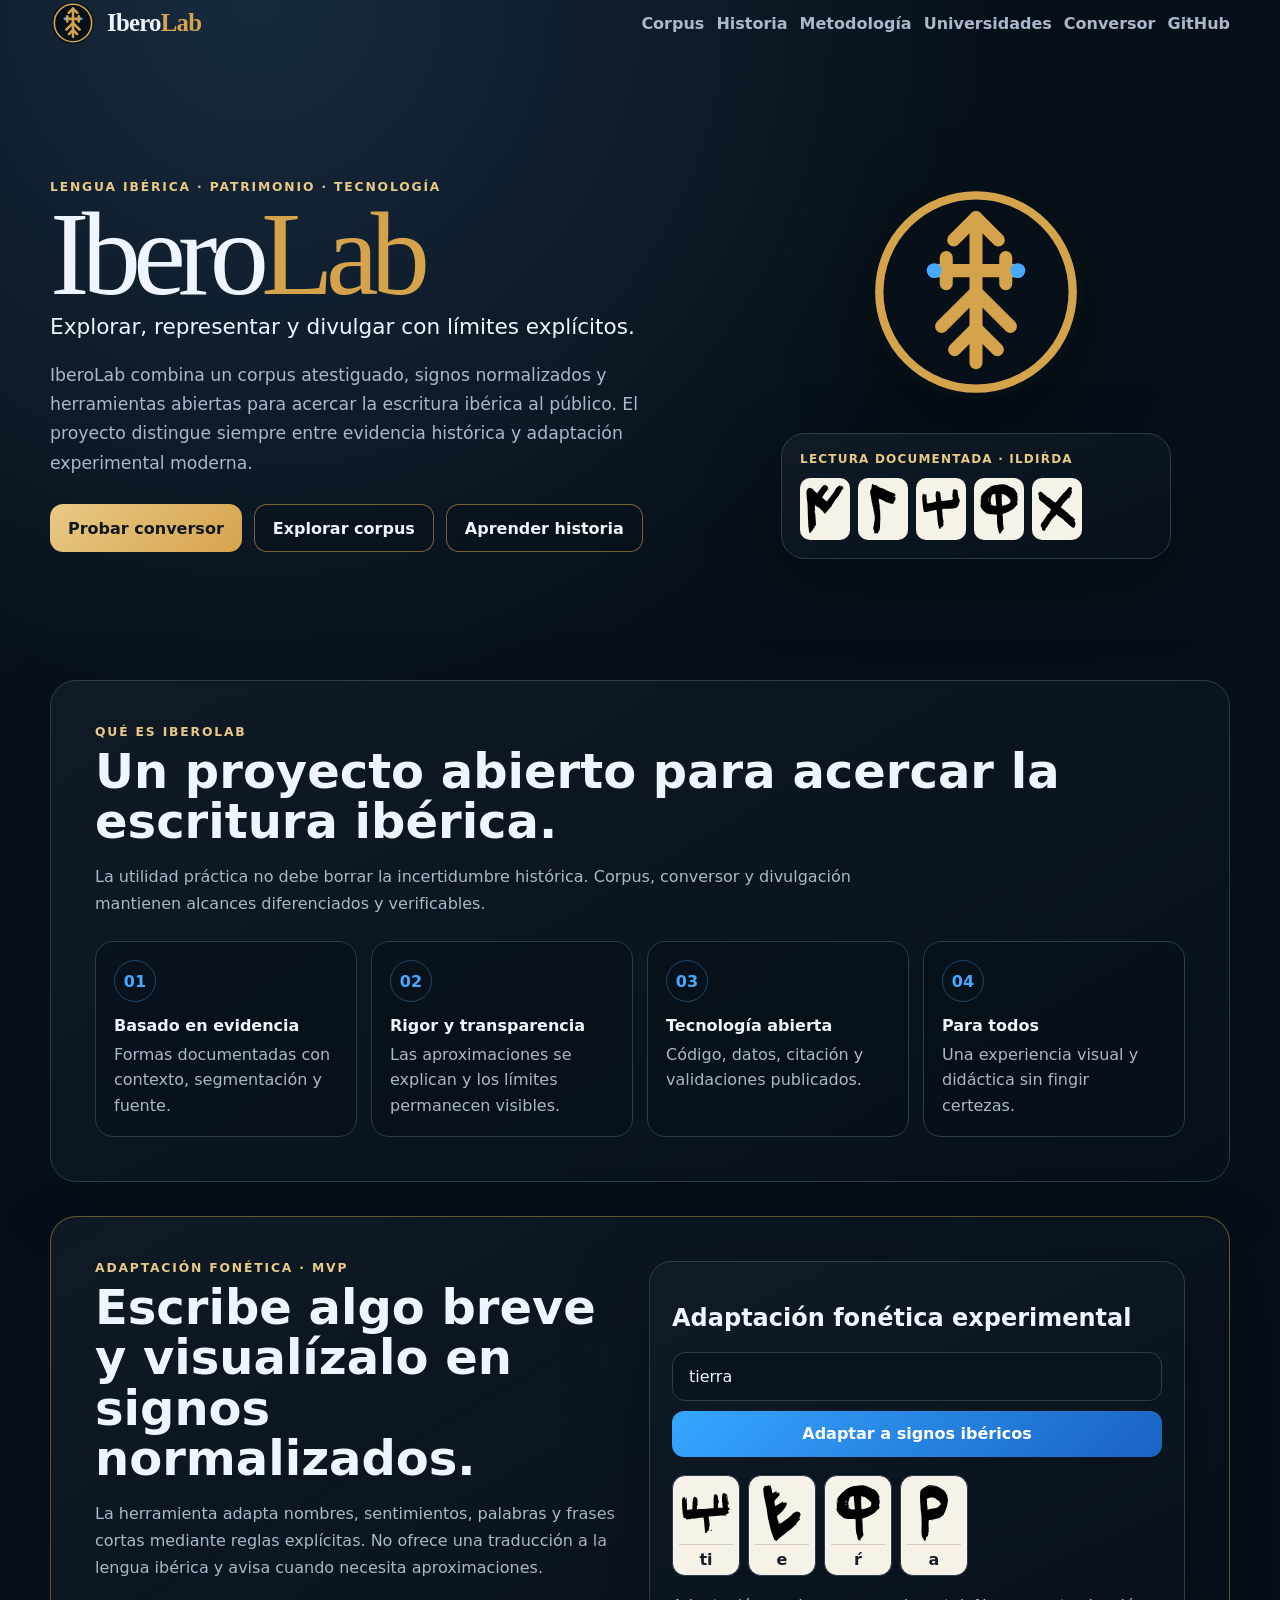
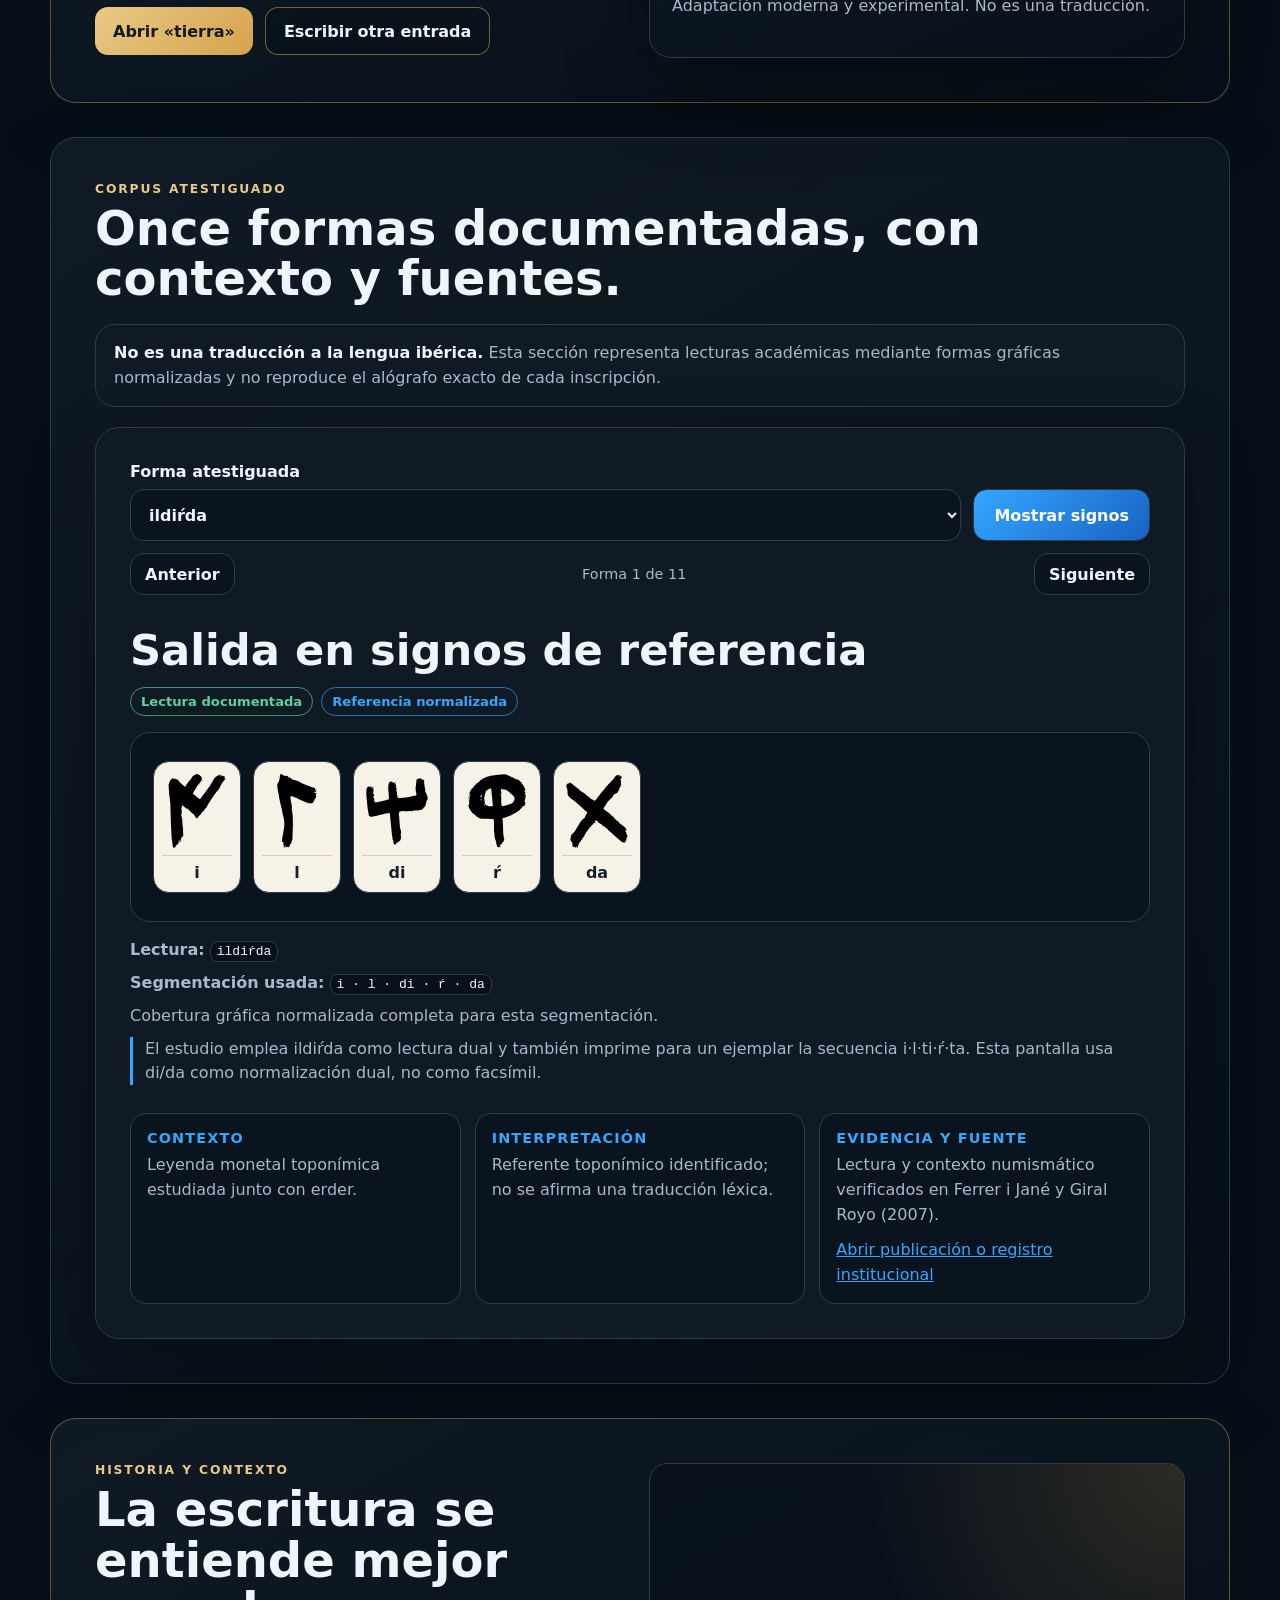
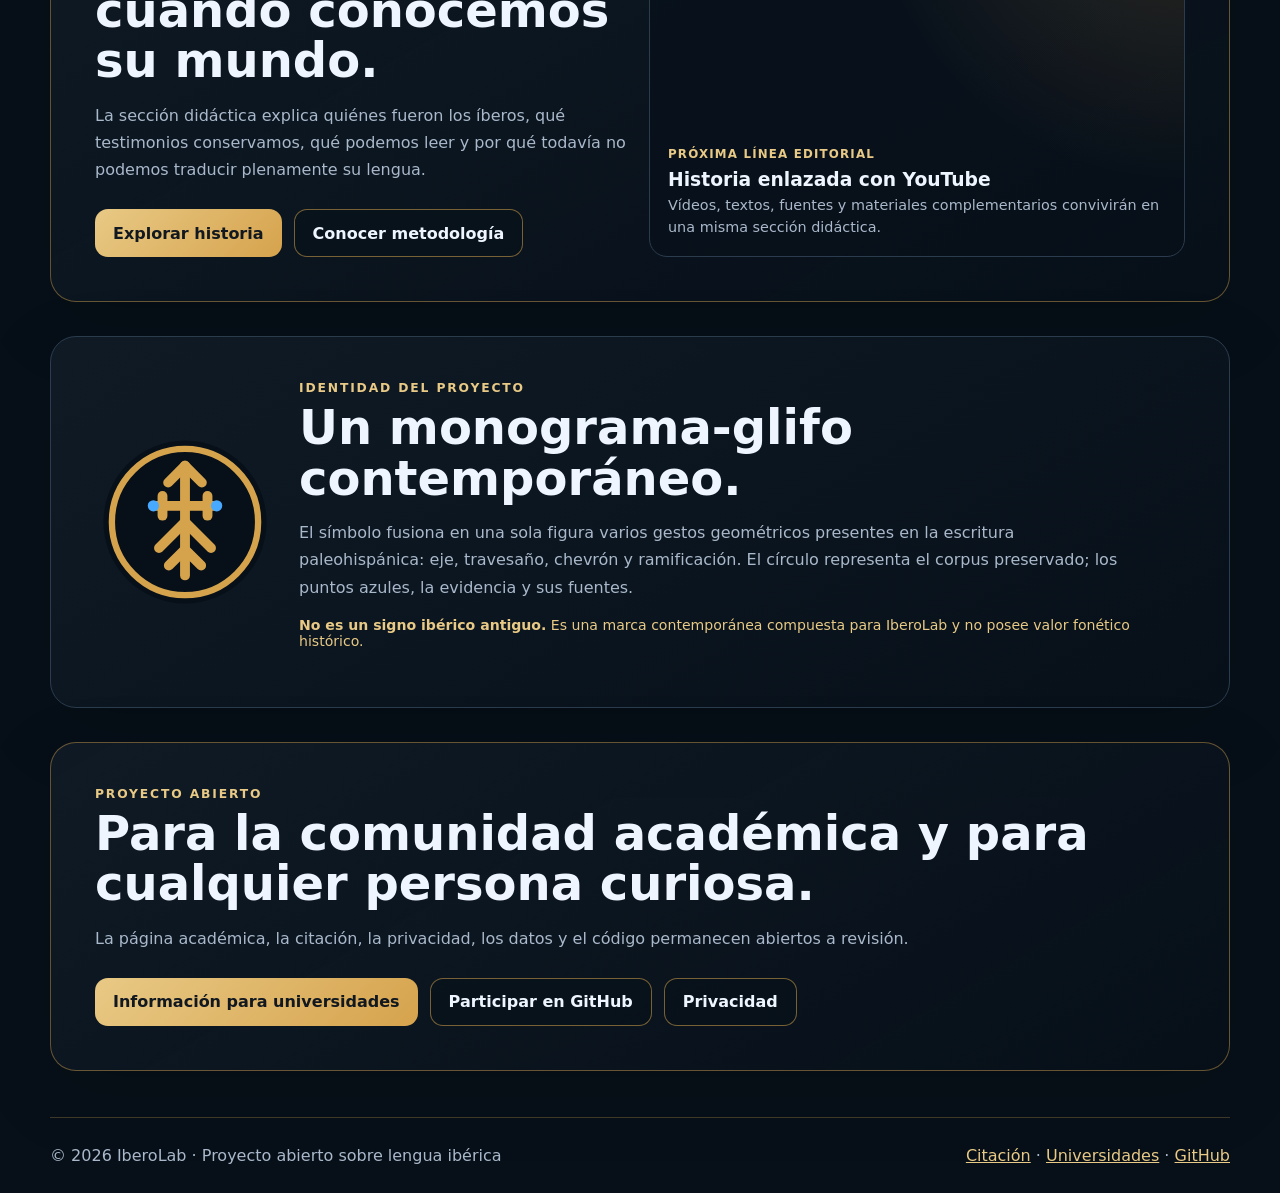
==== commit 83aa067c: "Ultimar terminología y difusión académica" ====
--- a/docs/index.html
+++ b/docs/index.html
@@ -1 +1 @@
-<!doctype html><html lang="es"><head><meta charset="utf-8"/><meta name="viewport" content="width=device-width,initial-scale=1,viewport-fit=cover"/><meta name="color-scheme" content="dark"/><meta name="description" content="IberoLab: corpus documentado, adaptación gráfica experimental y divulgación sobre lengua ibérica."/><link rel="canonical" href="https://iberolab-es.github.io/IberoLab/"/><link rel="icon" href="assets/brand/iberolab-mark.svg" type="image/svg+xml"/><link rel="manifest" href="site.webmanifest"/><meta name="theme-color" content="#10253a"/><meta property="og:type" content="website"/><meta property="og:title" content="IberoLab · Lengua ibérica, patrimonio y tecnología"/><meta property="og:description" content="Corpus documentado, adaptación experimental y divulgación abierta sobre escritura ibérica."/><meta property="og:url" content="https://iberolab-es.github.io/IberoLab/"/><meta property="og:image" content="https://iberolab-es.github.io/IberoLab/assets/brand/iberolab-social-card.png"/><meta name="twitter:card" content="summary_large_image"/><meta name="twitter:image" content="https://iberolab-es.github.io/IberoLab/assets/brand/iberolab-social-card.png"/><title>IberoLab — Lengua ibérica, patrimonio y tecnología</title><link rel="stylesheet" href="public-site.css"/><style>:root{color-scheme:dark;--bg:#071019;--panel:#101b26;--panel2:#0a141e;--line:#2b3c4f;--text:#eef5ff;--muted:#a9b8ca;--accent:#35a7ff;--ok:#59d39b;--warn:#f4c86a;font-family:Inter,ui-sans-serif,system-ui,-apple-system,BlinkMacSystemFont,"Segoe UI",sans-serif}*{box-sizing:border-box}body{margin:0;min-height:100vh;background:radial-gradient(circle at 20% 0,#172a3e 0,var(--bg) 46rem);color:var(--text)}.site-topbar{display:flex;align-items:center;justify-content:space-between;gap:18px;flex-wrap:wrap}.site-brand{display:inline-flex;align-items:center;gap:11px;color:var(--text);text-decoration:none;font-size:1.1rem;font-weight:900}.site-brand img{width:46px;height:46px}.site-brand-name{font-family:Georgia,"Times New Roman",serif;font-size:1.55rem;letter-spacing:-.03em}.site-brand-name span{color:var(--brand-gold)}.site-nav{display:flex;flex-wrap:wrap;gap:12px}.site-nav a{color:var(--muted);text-decoration:none;font-weight:750}.site-nav a:hover{color:var(--text)}.corpus-panel{border:1px solid var(--line);background:rgba(16,27,38,.94);border-radius:24px;padding:clamp(18px,4vw,34px);box-shadow:0 22px 70px rgba(0,0,0,.28)}.corpus-notice{padding:16px 18px;margin:20px 0;border:1px solid var(--line);border-radius:20px;background:rgba(16,27,38,.9);color:var(--muted);line-height:1.55}.corpus-notice strong{color:var(--text)}.controls{display:grid;grid-template-columns:1fr auto;gap:12px;align-items:end}label{display:block;font-weight:800;margin-bottom:8px}button,select{min-height:52px;border-radius:14px;border:1px solid var(--line);font:inherit;font-weight:750}select{width:100%;background:var(--panel2);color:var(--text);padding:0 14px}button{padding:0 20px;background:linear-gradient(135deg,var(--accent),#1962c4);color:#fff;cursor:pointer}button.secondary{min-height:42px;background:var(--panel2);color:var(--text);padding:0 14px}.nav-row{margin-top:12px;display:flex;align-items:center;justify-content:space-between;gap:12px}.position{color:var(--muted);font-size:.9rem;text-align:center}.result-head{display:flex;flex-wrap:wrap;align-items:baseline;justify-content:space-between;gap:12px;margin-top:30px}.result-head h2{margin:0;font-size:clamp(1.6rem, 5vw, 2.7rem)}.badges{display:flex;flex-wrap:wrap;gap:8px}.badge{border:1px solid rgba(89,211,155,.65);color:var(--ok);border-radius:999px;padding:6px 10px;font-size:.82rem;font-weight:850}.badge.reference{border-color:rgba(53,167,255,.65);color:var(--accent)}#glyphOutput{min-height:190px;margin-top:16px;border:1px solid var(--line);border-radius:20px;background:var(--panel2);padding:22px;display:flex;flex-wrap:wrap;gap:12px;align-items:center}.sign-card{width:88px;min-height:132px;border:1px solid var(--line);border-radius:16px;background:#f7f2e7;color:#17202a;display:grid;grid-template-rows:82px auto;place-items:center;padding:8px;overflow:hidden}.sign-card img{display:block;width:62px;height:74px;object-fit:contain}.sign-token{width:100%;text-align:center;border-top:1px solid #d6cdbf;padding-top:7px;font-weight:850}.glyph-fallback{display:none;width:60px;height:70px;border:2px dashed #7a6650;border-radius:10px;place-items:center;text-align:center;white-space:pre-line;font-weight:900;font-size:.74rem;padding:4px}.sign-card.failed img{display:none}.sign-card.failed .glyph-fallback,.sign-card.pending .glyph-fallback{display:grid}.technical{margin-top:16px;display:grid;gap:9px;color:var(--muted);line-height:1.5}.technical code{color:var(--text);background:#08111a;border:1px solid var(--line);border-radius:8px;padding:2px 6px}.warning{color:var(--warn);font-weight:750}.transcription-note{border-left:3px solid var(--accent);padding-left:12px}.details{margin-top:28px;display:grid;grid-template-columns:repeat(3,minmax(0,1fr));gap:14px}.detail{border:1px solid var(--line);border-radius:16px;padding:16px;background:rgba(7,16,25,.55)}.detail h3{margin:0 0 7px;font-size:.9rem;color:var(--accent);text-transform:uppercase;letter-spacing:.08em}.detail p{margin:0;color:var(--muted);line-height:1.55}.detail p+p{margin-top:10px}.detail a{color:var(--accent)}.sample-converter{border:1px solid var(--line);border-radius:22px;padding:22px;background:linear-gradient(155deg,rgba(16,27,38,.98),rgba(7,16,25,.95));box-shadow:0 26px 80px rgba(0,0,0,.36)}.sample-input{border:1px solid var(--line);border-radius:13px;padding:14px 16px;background:var(--panel2);margin-top:12px}.sample-button{display:flex;align-items:center;justify-content:center;min-height:46px;margin-top:10px;border-radius:12px;background:linear-gradient(135deg,#35a7ff,#1962c4);color:#fff;text-decoration:none;font-weight:850}.sample-reading{display:flex;flex-wrap:wrap;gap:8px;margin-top:18px}.sample-sign{width:68px;min-height:98px;display:grid;grid-template-rows:62px auto;place-items:center;border:1px solid var(--line);border-radius:13px;background:#f7f2e7;color:#17202a;padding:6px}.sample-sign img{width:48px;height:56px;object-fit:contain}.sample-sign span{width:100%;padding-top:5px;border-top:1px solid #d6cdbf;text-align:center;font-weight:850}@media (max-width:850px){.details{grid-template-columns:1fr}}@media (max-width:650px){.controls{grid-template-columns:1fr}.controls>button{width:100%}.nav-row button{flex:1}#glyphOutput{padding:14px}.sign-card{width:76px;min-height:120px;grid-template-rows:72px auto}}</style></head><body><main class="home-main"><div class="site-topbar"><a class="site-brand" href="./"><img src="assets/brand/iberolab-mark.svg" alt="Símbolo de IberoLab"/><span class="site-brand-name">Ibero<span>Lab</span></span></a><nav class="site-nav" aria-label="Navegación principal"><a href="#corpus">Corpus</a><a href="historia.html">Historia</a><a href="metodologia.html">Metodología</a><a href="academia.html">Universidades</a><a href="convertir.html">Conversor</a><a href="https://github.com/iberolab-es/IberoLab">GitHub</a></nav></div><header class="home-hero"><div><div class="hero-kicker">Lengua ibérica · Patrimonio · Tecnología</div><h1 class="hero-title">Ibero<span>Lab</span></h1><div class="hero-tagline">Explorar, representar y divulgar con límites explícitos.</div><p class="hero-copy">IberoLab combina un corpus atestiguado, signos normalizados y herramientas abiertas para acercar la escritura ibérica al público. El proyecto distingue siempre entre evidencia histórica y adaptación experimental moderna.</p><div class="cta-row"><a class="cta-link gold" href="convertir.html">Probar conversor</a><a class="cta-link outline" href="#corpus">Explorar corpus</a><a class="cta-link outline" href="historia.html">Aprender historia</a></div></div><div class="hero-visual"><img class="hero-mark" src="assets/brand/iberolab-mark.svg" alt="Símbolo contemporáneo de IberoLab"/><div class="hero-tablet"><div class="tablet-label">Lectura documentada · ildiŕda</div><div class="tablet-signs" aria-hidden="true"><img src="assets/signs/northeastern-dual/dual-03-i.svg" alt=""/><img src="assets/signs/northeastern-dual/dual-35-l.svg" alt=""/><img src="assets/signs/northeastern-dual/dual-23-di.svg" alt=""/><img src="assets/signs/northeastern-dual/dual-34-r2.svg" alt=""/><img src="assets/signs/northeastern-dual/dual-21-da.svg" alt=""/></div></div></div></header><section class="section-block"><div class="section-kicker">Qué es IberoLab</div><h2 class="section-title">Un proyecto abierto para acercar la escritura ibérica.</h2><p class="section-lead">La utilidad práctica no debe borrar la incertidumbre histórica. Corpus, conversor y divulgación mantienen alcances diferenciados y verificables.</p><div class="feature-grid"><article class="feature-card"><div class="feature-icon">01</div><h3>Basado en evidencia</h3><p>Formas documentadas con contexto, segmentación y fuente.</p></article><article class="feature-card"><div class="feature-icon">02</div><h3>Rigor y transparencia</h3><p>Las aproximaciones se explican y los límites permanecen visibles.</p></article><article class="feature-card"><div class="feature-icon">03</div><h3>Tecnología abierta</h3><p>Código, datos, citación y validaciones publicados.</p></article><article class="feature-card"><div class="feature-icon">04</div><h3>Para todos</h3><p>Una experiencia visual y didáctica sin fingir certezas.</p></article></div></section><section class="section-block gold-edge"><div class="split-grid"><div><div class="section-kicker">Conversor ibérico · MVP</div><h2 class="section-title">Escribe algo breve y visualízalo en signos normalizados.</h2><p class="section-lead">La herramienta adapta nombres, sentimientos, palabras y frases cortas mediante reglas explícitas. No traduce el idioma ibérico y avisa cuando necesita aproximaciones.</p><div class="cta-row"><a class="cta-link gold" href="convertir.html?q=tierra">Abrir «tierra»</a><a class="cta-link outline" href="convertir.html">Escribir otra entrada</a></div></div><div class="sample-converter"><h2>Adaptación fonética experimental</h2><div class="sample-input">tierra</div><a class="sample-button" href="convertir.html?q=tierra">Adaptar a signos ibéricos</a><div class="sample-reading" aria-hidden="true"><div class="sample-sign"><img src="assets/signs/northeastern-dual/dual-28-ti.svg" alt=""/><span>ti</span></div><div class="sample-sign"><img src="assets/signs/northeastern-dual/dual-02-e.svg" alt=""/><span>e</span></div><div class="sample-sign"><img src="assets/signs/northeastern-dual/dual-34-r2.svg" alt=""/><span>ŕ</span></div><div class="sample-sign"><img src="assets/signs/northeastern-dual/dual-01-a.svg" alt=""/><span>a</span></div></div><p class="section-lead">Adaptación moderna y experimental. No es una traducción.</p></div></div></section><section id="corpus" class="section-block"><div class="section-kicker">Corpus atestiguado</div><h2 class="section-title">Once formas documentadas, con contexto y fuentes.</h2><div class="corpus-notice"><strong>No es una traducción al idioma ibérico.</strong> Esta sección representa lecturas académicas mediante formas gráficas normalizadas y no reproduce el alógrafo exacto de cada inscripción.</div><div class="corpus-panel"><div class="controls"><div><label for="formSelect">Forma atestiguada</label><select id="formSelect"></select></div><button id="renderButton" type="button">Mostrar signos</button></div><div class="nav-row"><button id="previousButton" class="secondary" type="button">Anterior</button><span id="positionText" class="position">—</span><button id="nextButton" class="secondary" type="button">Siguiente</button></div><div class="result-head"><h2 id="rendererTitle">Salida en signos de referencia</h2><div class="badges"><span class="badge">Lectura documentada</span><span class="badge reference">Referencia normalizada</span></div></div><div id="glyphOutput" aria-live="polite"><div class="glyph-fallback" style="display:grid">Cargando…</div></div><div class="technical"><div><strong>Lectura:</strong> <code id="readingText">—</code></div><div><strong>Segmentación usada:</strong> <code id="tokenText">—</code></div><div id="statusText"></div><div id="transcriptionNote" class="transcription-note"></div></div><div class="details"><article class="detail"><h3>Contexto</h3><p id="contextText">—</p></article><article class="detail"><h3>Interpretación</h3><p id="interpretationText">—</p></article><article class="detail"><h3>Evidencia y fuente</h3><p id="evidenceText">—</p><p><a id="sourceLink" href="#">Abrir publicación o registro institucional</a></p></article></div></div></section><section class="section-block gold-edge"><div class="split-grid"><div><div class="section-kicker">Historia y contexto</div><h2 class="section-title">La escritura se entiende mejor cuando conocemos su mundo.</h2><p class="section-lead">La sección didáctica explica quiénes fueron los íberos, qué testimonios conservamos, qué podemos leer y por qué todavía no podemos traducir plenamente su lengua.</p><div class="cta-row"><a class="cta-link gold" href="historia.html">Explorar historia</a><a class="cta-link outline" href="metodologia.html">Conocer metodología</a></div></div><div class="video-card"><span>Próxima línea editorial</span><h3>Historia enlazada con YouTube</h3><p>Vídeos, textos, fuentes y materiales complementarios convivirán en una misma sección didáctica.</p></div></div></section><section class="section-block"><div class="logo-story"><img src="assets/brand/iberolab-mark.svg" alt="Monograma-glifo contemporáneo de IberoLab"/><div><div class="section-kicker">Identidad del proyecto</div><h2 class="section-title">Un monograma-glifo contemporáneo.</h2><p class="section-lead">El símbolo fusiona en una sola figura varios gestos geométricos presentes en la escritura paleohispánica: eje, travesaño, chevrón y ramificación. El círculo representa el corpus preservado; los puntos azules, la evidencia y sus fuentes.</p><p class="logo-disclaimer"><strong>No es un signo ibérico antiguo.</strong> Es una marca contemporánea compuesta para IberoLab y no posee valor fonético histórico.</p></div></div></section><section class="section-block gold-edge"><div class="section-kicker">Proyecto abierto</div><h2 class="section-title">Para la comunidad académica y para cualquier persona curiosa.</h2><p class="section-lead">La página académica, la citación, la privacidad, los datos y el código permanecen abiertos a revisión.</p><div class="cta-row"><a class="cta-link gold" href="academia.html">Información para universidades</a><a class="cta-link outline" href="https://github.com/iberolab-es/IberoLab">Participar en GitHub</a><a class="cta-link outline" href="privacidad.html">Privacidad</a></div></section><footer class="public-footer"><span>© 2026 IberoLab · Proyecto abierto sobre lengua ibérica</span><span><a href="CITATION.cff">Citación</a> · <a href="academia.html">Universidades</a> · <a href="https://github.com/iberolab-es/IberoLab">GitHub</a></span></footer></main><script src="corpus-renderer.js"></script></body></html>+<!doctype html><html lang="es"><head><meta charset="utf-8"/><meta name="viewport" content="width=device-width,initial-scale=1,viewport-fit=cover"/><meta name="color-scheme" content="dark"/><meta name="description" content="IberoLab: corpus documentado, adaptación gráfica experimental y divulgación sobre lengua ibérica."/><link rel="canonical" href="https://iberolab-es.github.io/IberoLab/"/><link rel="icon" href="assets/brand/iberolab-mark.svg" type="image/svg+xml"/><link rel="manifest" href="site.webmanifest"/><meta name="theme-color" content="#10253a"/><meta property="og:type" content="website"/><meta property="og:title" content="IberoLab · Lengua ibérica, patrimonio y tecnología"/><meta property="og:description" content="Corpus documentado, adaptación experimental y divulgación abierta sobre escritura ibérica."/><meta property="og:url" content="https://iberolab-es.github.io/IberoLab/"/><meta property="og:image" content="https://iberolab-es.github.io/IberoLab/assets/brand/iberolab-social-card.png"/><meta name="twitter:card" content="summary_large_image"/><meta name="twitter:image" content="https://iberolab-es.github.io/IberoLab/assets/brand/iberolab-social-card.png"/><title>IberoLab — Lengua ibérica, patrimonio y tecnología</title><link rel="stylesheet" href="public-site.css"/><style>:root{color-scheme:dark;--bg:#071019;--panel:#101b26;--panel2:#0a141e;--line:#2b3c4f;--text:#eef5ff;--muted:#a9b8ca;--accent:#35a7ff;--ok:#59d39b;--warn:#f4c86a;font-family:Inter,ui-sans-serif,system-ui,-apple-system,BlinkMacSystemFont,"Segoe UI",sans-serif}*{box-sizing:border-box}body{margin:0;min-height:100vh;background:radial-gradient(circle at 20% 0,#172a3e 0,var(--bg) 46rem);color:var(--text)}.site-topbar{display:flex;align-items:center;justify-content:space-between;gap:18px;flex-wrap:wrap}.site-brand{display:inline-flex;align-items:center;gap:11px;color:var(--text);text-decoration:none;font-size:1.1rem;font-weight:900}.site-brand img{width:46px;height:46px}.site-brand-name{font-family:Georgia,"Times New Roman",serif;font-size:1.55rem;letter-spacing:-.03em}.site-brand-name span{color:var(--brand-gold)}.site-nav{display:flex;flex-wrap:wrap;gap:12px}.site-nav a{color:var(--muted);text-decoration:none;font-weight:750}.site-nav a:hover{color:var(--text)}.corpus-panel{border:1px solid var(--line);background:rgba(16,27,38,.94);border-radius:24px;padding:clamp(18px,4vw,34px);box-shadow:0 22px 70px rgba(0,0,0,.28)}.corpus-notice{padding:16px 18px;margin:20px 0;border:1px solid var(--line);border-radius:20px;background:rgba(16,27,38,.9);color:var(--muted);line-height:1.55}.corpus-notice strong{color:var(--text)}.controls{display:grid;grid-template-columns:1fr auto;gap:12px;align-items:end}label{display:block;font-weight:800;margin-bottom:8px}button,select{min-height:52px;border-radius:14px;border:1px solid var(--line);font:inherit;font-weight:750}select{width:100%;background:var(--panel2);color:var(--text);padding:0 14px}button{padding:0 20px;background:linear-gradient(135deg,var(--accent),#1962c4);color:#fff;cursor:pointer}button.secondary{min-height:42px;background:var(--panel2);color:var(--text);padding:0 14px}.nav-row{margin-top:12px;display:flex;align-items:center;justify-content:space-between;gap:12px}.position{color:var(--muted);font-size:.9rem;text-align:center}.result-head{display:flex;flex-wrap:wrap;align-items:baseline;justify-content:space-between;gap:12px;margin-top:30px}.result-head h2{margin:0;font-size:clamp(1.6rem, 5vw, 2.7rem)}.badges{display:flex;flex-wrap:wrap;gap:8px}.badge{border:1px solid rgba(89,211,155,.65);color:var(--ok);border-radius:999px;padding:6px 10px;font-size:.82rem;font-weight:850}.badge.reference{border-color:rgba(53,167,255,.65);color:var(--accent)}#glyphOutput{min-height:190px;margin-top:16px;border:1px solid var(--line);border-radius:20px;background:var(--panel2);padding:22px;display:flex;flex-wrap:wrap;gap:12px;align-items:center}.sign-card{width:88px;min-height:132px;border:1px solid var(--line);border-radius:16px;background:#f7f2e7;color:#17202a;display:grid;grid-template-rows:82px auto;place-items:center;padding:8px;overflow:hidden}.sign-card img{display:block;width:62px;height:74px;object-fit:contain}.sign-token{width:100%;text-align:center;border-top:1px solid #d6cdbf;padding-top:7px;font-weight:850}.glyph-fallback{display:none;width:60px;height:70px;border:2px dashed #7a6650;border-radius:10px;place-items:center;text-align:center;white-space:pre-line;font-weight:900;font-size:.74rem;padding:4px}.sign-card.failed img{display:none}.sign-card.failed .glyph-fallback,.sign-card.pending .glyph-fallback{display:grid}.technical{margin-top:16px;display:grid;gap:9px;color:var(--muted);line-height:1.5}.technical code{color:var(--text);background:#08111a;border:1px solid var(--line);border-radius:8px;padding:2px 6px}.warning{color:var(--warn);font-weight:750}.transcription-note{border-left:3px solid var(--accent);padding-left:12px}.details{margin-top:28px;display:grid;grid-template-columns:repeat(3,minmax(0,1fr));gap:14px}.detail{border:1px solid var(--line);border-radius:16px;padding:16px;background:rgba(7,16,25,.55)}.detail h3{margin:0 0 7px;font-size:.9rem;color:var(--accent);text-transform:uppercase;letter-spacing:.08em}.detail p{margin:0;color:var(--muted);line-height:1.55}.detail p+p{margin-top:10px}.detail a{color:var(--accent)}.sample-converter{border:1px solid var(--line);border-radius:22px;padding:22px;background:linear-gradient(155deg,rgba(16,27,38,.98),rgba(7,16,25,.95));box-shadow:0 26px 80px rgba(0,0,0,.36)}.sample-input{border:1px solid var(--line);border-radius:13px;padding:14px 16px;background:var(--panel2);margin-top:12px}.sample-button{display:flex;align-items:center;justify-content:center;min-height:46px;margin-top:10px;border-radius:12px;background:linear-gradient(135deg,#35a7ff,#1962c4);color:#fff;text-decoration:none;font-weight:850}.sample-reading{display:flex;flex-wrap:wrap;gap:8px;margin-top:18px}.sample-sign{width:68px;min-height:98px;display:grid;grid-template-rows:62px auto;place-items:center;border:1px solid var(--line);border-radius:13px;background:#f7f2e7;color:#17202a;padding:6px}.sample-sign img{width:48px;height:56px;object-fit:contain}.sample-sign span{width:100%;padding-top:5px;border-top:1px solid #d6cdbf;text-align:center;font-weight:850}@media (max-width:850px){.details{grid-template-columns:1fr}}@media (max-width:650px){.controls{grid-template-columns:1fr}.controls>button{width:100%}.nav-row button{flex:1}#glyphOutput{padding:14px}.sign-card{width:76px;min-height:120px;grid-template-rows:72px auto}}</style></head><body><main class="home-main"><div class="site-topbar"><a class="site-brand" href="./"><img src="assets/brand/iberolab-mark.svg" alt="Símbolo de IberoLab"/><span class="site-brand-name">Ibero<span>Lab</span></span></a><nav class="site-nav" aria-label="Navegación principal"><a href="#corpus">Corpus</a><a href="historia.html">Historia</a><a href="metodologia.html">Metodología</a><a href="academia.html">Universidades</a><a href="convertir.html">Conversor</a><a href="https://github.com/iberolab-es/IberoLab">GitHub</a></nav></div><header class="home-hero"><div><div class="hero-kicker">Lengua ibérica · Patrimonio · Tecnología</div><h1 class="hero-title">Ibero<span>Lab</span></h1><div class="hero-tagline">Explorar, representar y divulgar con límites explícitos.</div><p class="hero-copy">IberoLab combina un corpus atestiguado, signos normalizados y herramientas abiertas para acercar la escritura ibérica al público. El proyecto distingue siempre entre evidencia histórica y adaptación experimental moderna.</p><div class="cta-row"><a class="cta-link gold" href="convertir.html">Probar conversor</a><a class="cta-link outline" href="#corpus">Explorar corpus</a><a class="cta-link outline" href="historia.html">Aprender historia</a></div></div><div class="hero-visual"><img class="hero-mark" src="assets/brand/iberolab-mark.svg" alt="Símbolo contemporáneo de IberoLab"/><div class="hero-tablet"><div class="tablet-label">Lectura documentada · ildiŕda</div><div class="tablet-signs" aria-hidden="true"><img src="assets/signs/northeastern-dual/dual-03-i.svg" alt=""/><img src="assets/signs/northeastern-dual/dual-35-l.svg" alt=""/><img src="assets/signs/northeastern-dual/dual-23-di.svg" alt=""/><img src="assets/signs/northeastern-dual/dual-34-r2.svg" alt=""/><img src="assets/signs/northeastern-dual/dual-21-da.svg" alt=""/></div></div></div></header><section class="section-block"><div class="section-kicker">Qué es IberoLab</div><h2 class="section-title">Un proyecto abierto para acercar la escritura ibérica.</h2><p class="section-lead">La utilidad práctica no debe borrar la incertidumbre histórica. Corpus, conversor y divulgación mantienen alcances diferenciados y verificables.</p><div class="feature-grid"><article class="feature-card"><div class="feature-icon">01</div><h3>Basado en evidencia</h3><p>Formas documentadas con contexto, segmentación y fuente.</p></article><article class="feature-card"><div class="feature-icon">02</div><h3>Rigor y transparencia</h3><p>Las aproximaciones se explican y los límites permanecen visibles.</p></article><article class="feature-card"><div class="feature-icon">03</div><h3>Tecnología abierta</h3><p>Código, datos, citación y validaciones publicados.</p></article><article class="feature-card"><div class="feature-icon">04</div><h3>Para todos</h3><p>Una experiencia visual y didáctica sin fingir certezas.</p></article></div></section><section class="section-block gold-edge"><div class="split-grid"><div><div class="section-kicker">Adaptación fonética · MVP</div><h2 class="section-title">Escribe algo breve y visualízalo en signos normalizados.</h2><p class="section-lead">La herramienta adapta nombres, sentimientos, palabras y frases cortas mediante reglas explícitas. No ofrece una traducción a la lengua ibérica y avisa cuando necesita aproximaciones.</p><div class="cta-row"><a class="cta-link gold" href="convertir.html?q=tierra">Abrir «tierra»</a><a class="cta-link outline" href="convertir.html">Escribir otra entrada</a></div></div><div class="sample-converter"><h2>Adaptación fonética experimental</h2><div class="sample-input">tierra</div><a class="sample-button" href="convertir.html?q=tierra">Adaptar a signos ibéricos</a><div class="sample-reading" aria-hidden="true"><div class="sample-sign"><img src="assets/signs/northeastern-dual/dual-28-ti.svg" alt=""/><span>ti</span></div><div class="sample-sign"><img src="assets/signs/northeastern-dual/dual-02-e.svg" alt=""/><span>e</span></div><div class="sample-sign"><img src="assets/signs/northeastern-dual/dual-34-r2.svg" alt=""/><span>ŕ</span></div><div class="sample-sign"><img src="assets/signs/northeastern-dual/dual-01-a.svg" alt=""/><span>a</span></div></div><p class="section-lead">Adaptación moderna y experimental. No es una traducción.</p></div></div></section><section id="corpus" class="section-block"><div class="section-kicker">Corpus atestiguado</div><h2 class="section-title">Once formas documentadas, con contexto y fuentes.</h2><div class="corpus-notice"><strong>No es una traducción a la lengua ibérica.</strong> Esta sección representa lecturas académicas mediante formas gráficas normalizadas y no reproduce el alógrafo exacto de cada inscripción.</div><div class="corpus-panel"><div class="controls"><div><label for="formSelect">Forma atestiguada</label><select id="formSelect"></select></div><button id="renderButton" type="button">Mostrar signos</button></div><div class="nav-row"><button id="previousButton" class="secondary" type="button">Anterior</button><span id="positionText" class="position">—</span><button id="nextButton" class="secondary" type="button">Siguiente</button></div><div class="result-head"><h2 id="rendererTitle">Salida en signos de referencia</h2><div class="badges"><span class="badge">Lectura documentada</span><span class="badge reference">Referencia normalizada</span></div></div><div id="glyphOutput" aria-live="polite"><div class="glyph-fallback" style="display:grid">Cargando…</div></div><div class="technical"><div><strong>Lectura:</strong> <code id="readingText">—</code></div><div><strong>Segmentación usada:</strong> <code id="tokenText">—</code></div><div id="statusText"></div><div id="transcriptionNote" class="transcription-note"></div></div><div class="details"><article class="detail"><h3>Contexto</h3><p id="contextText">—</p></article><article class="detail"><h3>Interpretación</h3><p id="interpretationText">—</p></article><article class="detail"><h3>Evidencia y fuente</h3><p id="evidenceText">—</p><p><a id="sourceLink" href="#">Abrir publicación o registro institucional</a></p></article></div></div></section><section class="section-block gold-edge"><div class="split-grid"><div><div class="section-kicker">Historia y contexto</div><h2 class="section-title">La escritura se entiende mejor cuando conocemos su mundo.</h2><p class="section-lead">La sección didáctica explica quiénes fueron los íberos, qué testimonios conservamos, qué podemos leer y por qué todavía no podemos traducir plenamente su lengua.</p><div class="cta-row"><a class="cta-link gold" href="historia.html">Explorar historia</a><a class="cta-link outline" href="metodologia.html">Conocer metodología</a></div></div><div class="video-card"><span>Próxima línea editorial</span><h3>Historia enlazada con YouTube</h3><p>Vídeos, textos, fuentes y materiales complementarios convivirán en una misma sección didáctica.</p></div></div></section><section class="section-block"><div class="logo-story"><img src="assets/brand/iberolab-mark.svg" alt="Monograma-glifo contemporáneo de IberoLab"/><div><div class="section-kicker">Identidad del proyecto</div><h2 class="section-title">Un monograma-glifo contemporáneo.</h2><p class="section-lead">El símbolo fusiona en una sola figura varios gestos geométricos presentes en la escritura paleohispánica: eje, travesaño, chevrón y ramificación. El círculo representa el corpus preservado; los puntos azules, la evidencia y sus fuentes.</p><p class="logo-disclaimer"><strong>No es un signo ibérico antiguo.</strong> Es una marca contemporánea compuesta para IberoLab y no posee valor fonético histórico.</p></div></div></section><section class="section-block gold-edge"><div class="section-kicker">Proyecto abierto</div><h2 class="section-title">Para la comunidad académica y para cualquier persona curiosa.</h2><p class="section-lead">La página académica, la citación, la privacidad, los datos y el código permanecen abiertos a revisión.</p><div class="cta-row"><a class="cta-link gold" href="academia.html">Información para universidades</a><a class="cta-link outline" href="https://github.com/iberolab-es/IberoLab">Participar en GitHub</a><a class="cta-link outline" href="privacidad.html">Privacidad</a></div></section><footer class="public-footer"><span>© 2026 IberoLab · Proyecto abierto sobre lengua ibérica</span><span><a href="CITATION.cff">Citación</a> · <a href="academia.html">Universidades</a> · <a href="https://github.com/iberolab-es/IberoLab">GitHub</a></span></footer></main><script src="corpus-renderer.js"></script></body></html>
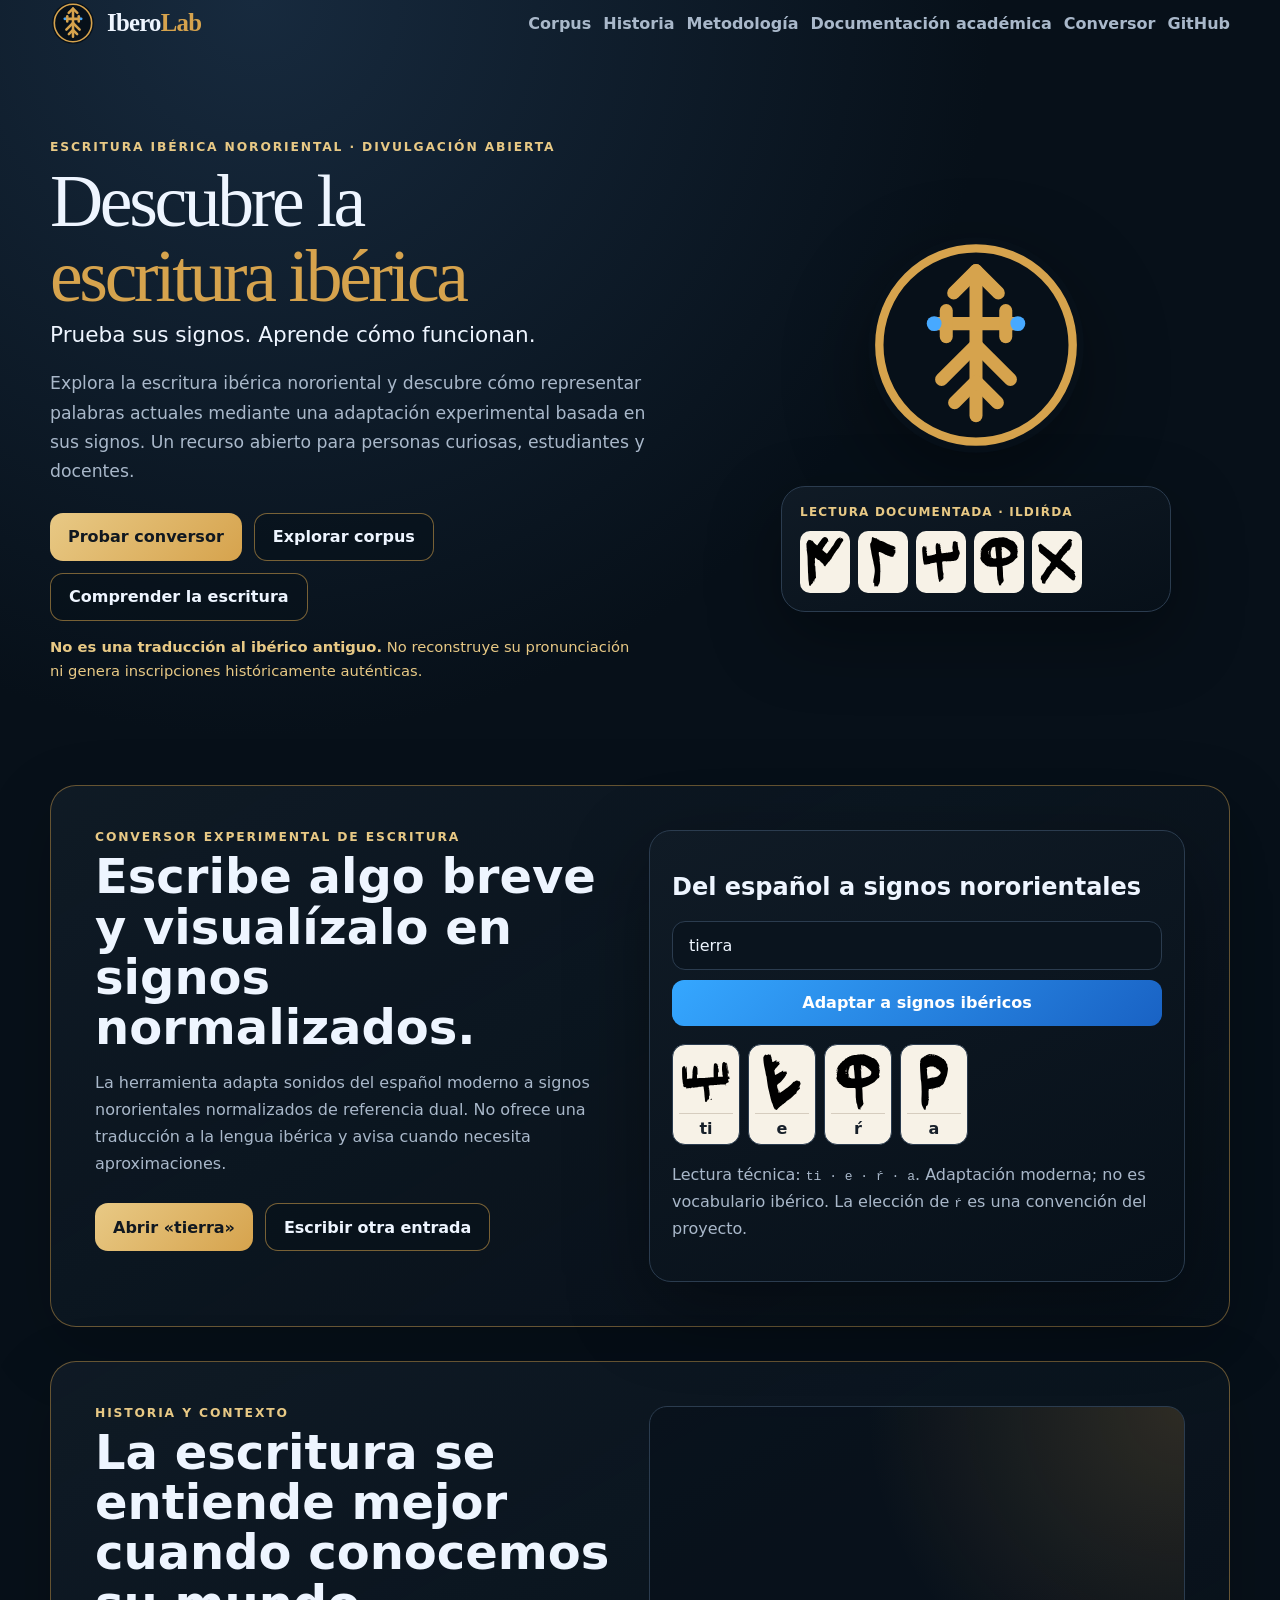
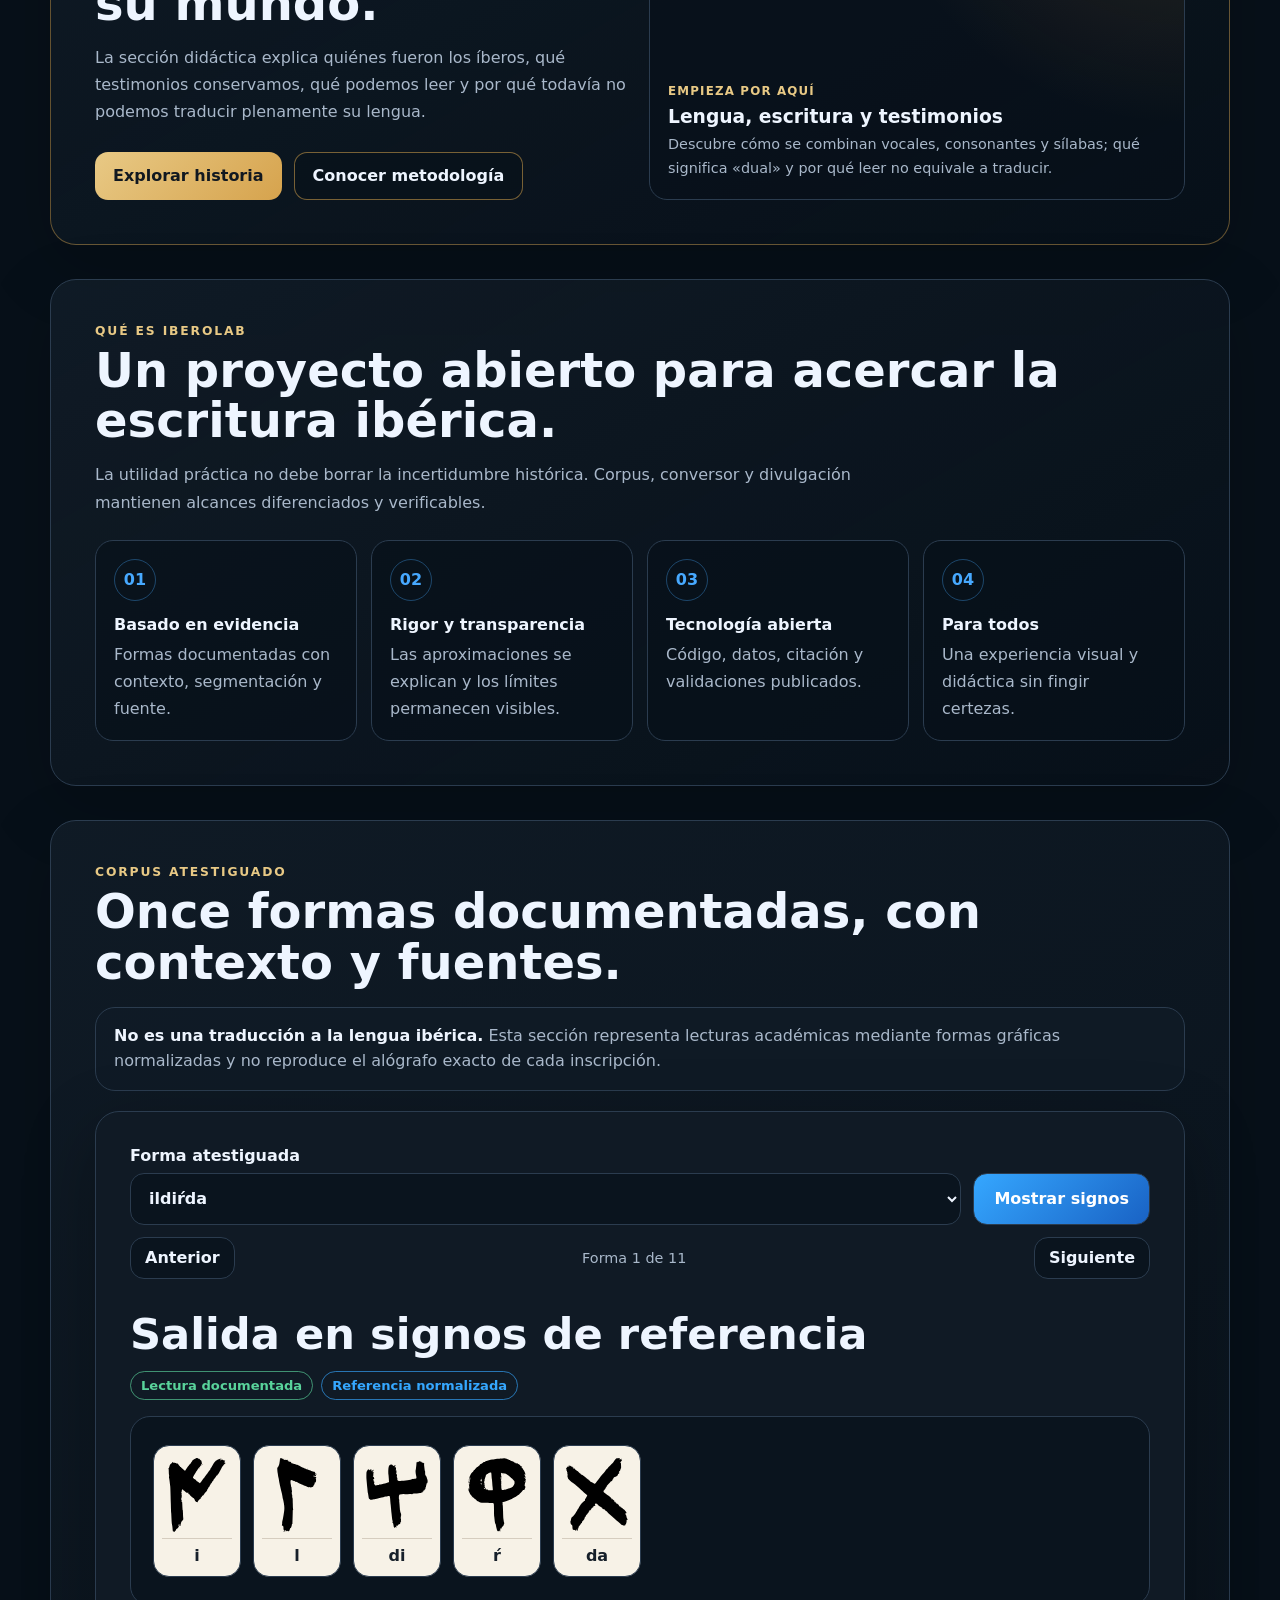
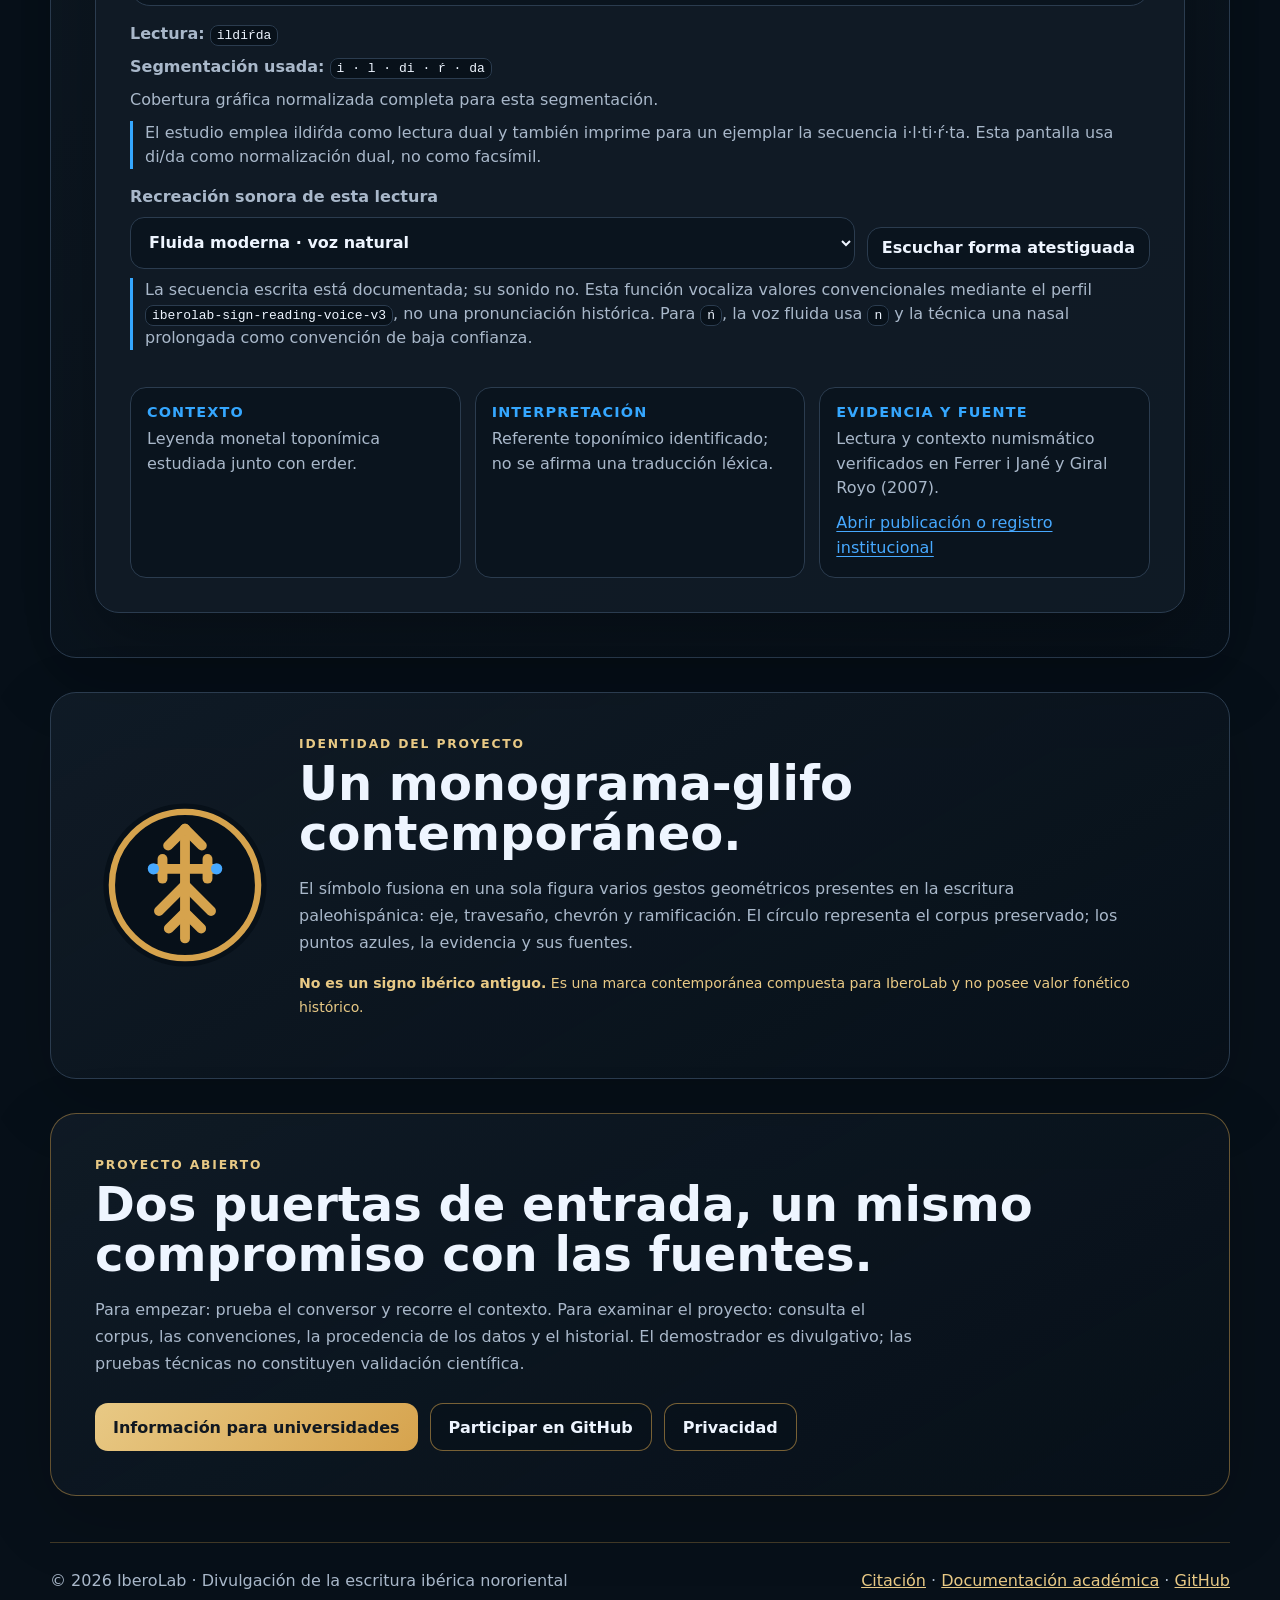
==== commit 2236935c: "Centrar la divulgación en la escritura ibérica nororiental" ====
--- a/docs/index.html
+++ b/docs/index.html
@@ -1 +1 @@
-<!doctype html><html lang="es"><head><meta charset="utf-8"/><meta name="viewport" content="width=device-width,initial-scale=1,viewport-fit=cover"/><meta name="color-scheme" content="dark"/><meta name="description" content="IberoLab: corpus documentado, adaptación gráfica experimental y divulgación sobre lengua ibérica."/><link rel="canonical" href="https://iberolab-es.github.io/IberoLab/"/><link rel="icon" href="assets/brand/iberolab-mark.svg" type="image/svg+xml"/><link rel="manifest" href="site.webmanifest"/><meta name="theme-color" content="#10253a"/><meta property="og:type" content="website"/><meta property="og:title" content="IberoLab · Lengua ibérica, patrimonio y tecnología"/><meta property="og:description" content="Corpus documentado, adaptación experimental y divulgación abierta sobre escritura ibérica."/><meta property="og:url" content="https://iberolab-es.github.io/IberoLab/"/><meta property="og:image" content="https://iberolab-es.github.io/IberoLab/assets/brand/iberolab-social-card.png"/><meta name="twitter:card" content="summary_large_image"/><meta name="twitter:image" content="https://iberolab-es.github.io/IberoLab/assets/brand/iberolab-social-card.png"/><title>IberoLab — Lengua ibérica, patrimonio y tecnología</title><link rel="stylesheet" href="public-site.css"/><style>:root{color-scheme:dark;--bg:#071019;--panel:#101b26;--panel2:#0a141e;--line:#2b3c4f;--text:#eef5ff;--muted:#a9b8ca;--accent:#35a7ff;--ok:#59d39b;--warn:#f4c86a;font-family:Inter,ui-sans-serif,system-ui,-apple-system,BlinkMacSystemFont,"Segoe UI",sans-serif}*{box-sizing:border-box}body{margin:0;min-height:100vh;background:radial-gradient(circle at 20% 0,#172a3e 0,var(--bg) 46rem);color:var(--text)}.site-topbar{display:flex;align-items:center;justify-content:space-between;gap:18px;flex-wrap:wrap}.site-brand{display:inline-flex;align-items:center;gap:11px;color:var(--text);text-decoration:none;font-size:1.1rem;font-weight:900}.site-brand img{width:46px;height:46px}.site-brand-name{font-family:Georgia,"Times New Roman",serif;font-size:1.55rem;letter-spacing:-.03em}.site-brand-name span{color:var(--brand-gold)}.site-nav{display:flex;flex-wrap:wrap;gap:12px}.site-nav a{color:var(--muted);text-decoration:none;font-weight:750}.site-nav a:hover{color:var(--text)}.corpus-panel{border:1px solid var(--line);background:rgba(16,27,38,.94);border-radius:24px;padding:clamp(18px,4vw,34px);box-shadow:0 22px 70px rgba(0,0,0,.28)}.corpus-notice{padding:16px 18px;margin:20px 0;border:1px solid var(--line);border-radius:20px;background:rgba(16,27,38,.9);color:var(--muted);line-height:1.55}.corpus-notice strong{color:var(--text)}.controls{display:grid;grid-template-columns:1fr auto;gap:12px;align-items:end}label{display:block;font-weight:800;margin-bottom:8px}button,select{min-height:52px;border-radius:14px;border:1px solid var(--line);font:inherit;font-weight:750}select{width:100%;background:var(--panel2);color:var(--text);padding:0 14px}button{padding:0 20px;background:linear-gradient(135deg,var(--accent),#1962c4);color:#fff;cursor:pointer}button.secondary{min-height:42px;background:var(--panel2);color:var(--text);padding:0 14px}.nav-row{margin-top:12px;display:flex;align-items:center;justify-content:space-between;gap:12px}.position{color:var(--muted);font-size:.9rem;text-align:center}.result-head{display:flex;flex-wrap:wrap;align-items:baseline;justify-content:space-between;gap:12px;margin-top:30px}.result-head h2{margin:0;font-size:clamp(1.6rem, 5vw, 2.7rem)}.badges{display:flex;flex-wrap:wrap;gap:8px}.badge{border:1px solid rgba(89,211,155,.65);color:var(--ok);border-radius:999px;padding:6px 10px;font-size:.82rem;font-weight:850}.badge.reference{border-color:rgba(53,167,255,.65);color:var(--accent)}#glyphOutput{min-height:190px;margin-top:16px;border:1px solid var(--line);border-radius:20px;background:var(--panel2);padding:22px;display:flex;flex-wrap:wrap;gap:12px;align-items:center}.sign-card{width:88px;min-height:132px;border:1px solid var(--line);border-radius:16px;background:#f7f2e7;color:#17202a;display:grid;grid-template-rows:82px auto;place-items:center;padding:8px;overflow:hidden}.sign-card img{display:block;width:62px;height:74px;object-fit:contain}.sign-token{width:100%;text-align:center;border-top:1px solid #d6cdbf;padding-top:7px;font-weight:850}.glyph-fallback{display:none;width:60px;height:70px;border:2px dashed #7a6650;border-radius:10px;place-items:center;text-align:center;white-space:pre-line;font-weight:900;font-size:.74rem;padding:4px}.sign-card.failed img{display:none}.sign-card.failed .glyph-fallback,.sign-card.pending .glyph-fallback{display:grid}.technical{margin-top:16px;display:grid;gap:9px;color:var(--muted);line-height:1.5}.technical code{color:var(--text);background:#08111a;border:1px solid var(--line);border-radius:8px;padding:2px 6px}.warning{color:var(--warn);font-weight:750}.transcription-note{border-left:3px solid var(--accent);padding-left:12px}.details{margin-top:28px;display:grid;grid-template-columns:repeat(3,minmax(0,1fr));gap:14px}.detail{border:1px solid var(--line);border-radius:16px;padding:16px;background:rgba(7,16,25,.55)}.detail h3{margin:0 0 7px;font-size:.9rem;color:var(--accent);text-transform:uppercase;letter-spacing:.08em}.detail p{margin:0;color:var(--muted);line-height:1.55}.detail p+p{margin-top:10px}.detail a{color:var(--accent)}.sample-converter{border:1px solid var(--line);border-radius:22px;padding:22px;background:linear-gradient(155deg,rgba(16,27,38,.98),rgba(7,16,25,.95));box-shadow:0 26px 80px rgba(0,0,0,.36)}.sample-input{border:1px solid var(--line);border-radius:13px;padding:14px 16px;background:var(--panel2);margin-top:12px}.sample-button{display:flex;align-items:center;justify-content:center;min-height:46px;margin-top:10px;border-radius:12px;background:linear-gradient(135deg,#35a7ff,#1962c4);color:#fff;text-decoration:none;font-weight:850}.sample-reading{display:flex;flex-wrap:wrap;gap:8px;margin-top:18px}.sample-sign{width:68px;min-height:98px;display:grid;grid-template-rows:62px auto;place-items:center;border:1px solid var(--line);border-radius:13px;background:#f7f2e7;color:#17202a;padding:6px}.sample-sign img{width:48px;height:56px;object-fit:contain}.sample-sign span{width:100%;padding-top:5px;border-top:1px solid #d6cdbf;text-align:center;font-weight:850}@media (max-width:850px){.details{grid-template-columns:1fr}}@media (max-width:650px){.controls{grid-template-columns:1fr}.controls>button{width:100%}.nav-row button{flex:1}#glyphOutput{padding:14px}.sign-card{width:76px;min-height:120px;grid-template-rows:72px auto}}</style></head><body><main class="home-main"><div class="site-topbar"><a class="site-brand" href="./"><img src="assets/brand/iberolab-mark.svg" alt="Símbolo de IberoLab"/><span class="site-brand-name">Ibero<span>Lab</span></span></a><nav class="site-nav" aria-label="Navegación principal"><a href="#corpus">Corpus</a><a href="historia.html">Historia</a><a href="metodologia.html">Metodología</a><a href="academia.html">Universidades</a><a href="convertir.html">Conversor</a><a href="https://github.com/iberolab-es/IberoLab">GitHub</a></nav></div><header class="home-hero"><div><div class="hero-kicker">Lengua ibérica · Patrimonio · Tecnología</div><h1 class="hero-title">Ibero<span>Lab</span></h1><div class="hero-tagline">Explorar, representar y divulgar con límites explícitos.</div><p class="hero-copy">IberoLab combina un corpus atestiguado, signos normalizados y herramientas abiertas para acercar la escritura ibérica al público. El proyecto distingue siempre entre evidencia histórica y adaptación experimental moderna.</p><div class="cta-row"><a class="cta-link gold" href="convertir.html">Probar conversor</a><a class="cta-link outline" href="#corpus">Explorar corpus</a><a class="cta-link outline" href="historia.html">Aprender historia</a></div></div><div class="hero-visual"><img class="hero-mark" src="assets/brand/iberolab-mark.svg" alt="Símbolo contemporáneo de IberoLab"/><div class="hero-tablet"><div class="tablet-label">Lectura documentada · ildiŕda</div><div class="tablet-signs" aria-hidden="true"><img src="assets/signs/northeastern-dual/dual-03-i.svg" alt=""/><img src="assets/signs/northeastern-dual/dual-35-l.svg" alt=""/><img src="assets/signs/northeastern-dual/dual-23-di.svg" alt=""/><img src="assets/signs/northeastern-dual/dual-34-r2.svg" alt=""/><img src="assets/signs/northeastern-dual/dual-21-da.svg" alt=""/></div></div></div></header><section class="section-block"><div class="section-kicker">Qué es IberoLab</div><h2 class="section-title">Un proyecto abierto para acercar la escritura ibérica.</h2><p class="section-lead">La utilidad práctica no debe borrar la incertidumbre histórica. Corpus, conversor y divulgación mantienen alcances diferenciados y verificables.</p><div class="feature-grid"><article class="feature-card"><div class="feature-icon">01</div><h3>Basado en evidencia</h3><p>Formas documentadas con contexto, segmentación y fuente.</p></article><article class="feature-card"><div class="feature-icon">02</div><h3>Rigor y transparencia</h3><p>Las aproximaciones se explican y los límites permanecen visibles.</p></article><article class="feature-card"><div class="feature-icon">03</div><h3>Tecnología abierta</h3><p>Código, datos, citación y validaciones publicados.</p></article><article class="feature-card"><div class="feature-icon">04</div><h3>Para todos</h3><p>Una experiencia visual y didáctica sin fingir certezas.</p></article></div></section><section class="section-block gold-edge"><div class="split-grid"><div><div class="section-kicker">Adaptación fonética · MVP</div><h2 class="section-title">Escribe algo breve y visualízalo en signos normalizados.</h2><p class="section-lead">La herramienta adapta nombres, sentimientos, palabras y frases cortas mediante reglas explícitas. No ofrece una traducción a la lengua ibérica y avisa cuando necesita aproximaciones.</p><div class="cta-row"><a class="cta-link gold" href="convertir.html?q=tierra">Abrir «tierra»</a><a class="cta-link outline" href="convertir.html">Escribir otra entrada</a></div></div><div class="sample-converter"><h2>Adaptación fonética experimental</h2><div class="sample-input">tierra</div><a class="sample-button" href="convertir.html?q=tierra">Adaptar a signos ibéricos</a><div class="sample-reading" aria-hidden="true"><div class="sample-sign"><img src="assets/signs/northeastern-dual/dual-28-ti.svg" alt=""/><span>ti</span></div><div class="sample-sign"><img src="assets/signs/northeastern-dual/dual-02-e.svg" alt=""/><span>e</span></div><div class="sample-sign"><img src="assets/signs/northeastern-dual/dual-34-r2.svg" alt=""/><span>ŕ</span></div><div class="sample-sign"><img src="assets/signs/northeastern-dual/dual-01-a.svg" alt=""/><span>a</span></div></div><p class="section-lead">Adaptación moderna y experimental. No es una traducción.</p></div></div></section><section id="corpus" class="section-block"><div class="section-kicker">Corpus atestiguado</div><h2 class="section-title">Once formas documentadas, con contexto y fuentes.</h2><div class="corpus-notice"><strong>No es una traducción a la lengua ibérica.</strong> Esta sección representa lecturas académicas mediante formas gráficas normalizadas y no reproduce el alógrafo exacto de cada inscripción.</div><div class="corpus-panel"><div class="controls"><div><label for="formSelect">Forma atestiguada</label><select id="formSelect"></select></div><button id="renderButton" type="button">Mostrar signos</button></div><div class="nav-row"><button id="previousButton" class="secondary" type="button">Anterior</button><span id="positionText" class="position">—</span><button id="nextButton" class="secondary" type="button">Siguiente</button></div><div class="result-head"><h2 id="rendererTitle">Salida en signos de referencia</h2><div class="badges"><span class="badge">Lectura documentada</span><span class="badge reference">Referencia normalizada</span></div></div><div id="glyphOutput" aria-live="polite"><div class="glyph-fallback" style="display:grid">Cargando…</div></div><div class="technical"><div><strong>Lectura:</strong> <code id="readingText">—</code></div><div><strong>Segmentación usada:</strong> <code id="tokenText">—</code></div><div id="statusText"></div><div id="transcriptionNote" class="transcription-note"></div></div><div class="details"><article class="detail"><h3>Contexto</h3><p id="contextText">—</p></article><article class="detail"><h3>Interpretación</h3><p id="interpretationText">—</p></article><article class="detail"><h3>Evidencia y fuente</h3><p id="evidenceText">—</p><p><a id="sourceLink" href="#">Abrir publicación o registro institucional</a></p></article></div></div></section><section class="section-block gold-edge"><div class="split-grid"><div><div class="section-kicker">Historia y contexto</div><h2 class="section-title">La escritura se entiende mejor cuando conocemos su mundo.</h2><p class="section-lead">La sección didáctica explica quiénes fueron los íberos, qué testimonios conservamos, qué podemos leer y por qué todavía no podemos traducir plenamente su lengua.</p><div class="cta-row"><a class="cta-link gold" href="historia.html">Explorar historia</a><a class="cta-link outline" href="metodologia.html">Conocer metodología</a></div></div><div class="video-card"><span>Próxima línea editorial</span><h3>Historia enlazada con YouTube</h3><p>Vídeos, textos, fuentes y materiales complementarios convivirán en una misma sección didáctica.</p></div></div></section><section class="section-block"><div class="logo-story"><img src="assets/brand/iberolab-mark.svg" alt="Monograma-glifo contemporáneo de IberoLab"/><div><div class="section-kicker">Identidad del proyecto</div><h2 class="section-title">Un monograma-glifo contemporáneo.</h2><p class="section-lead">El símbolo fusiona en una sola figura varios gestos geométricos presentes en la escritura paleohispánica: eje, travesaño, chevrón y ramificación. El círculo representa el corpus preservado; los puntos azules, la evidencia y sus fuentes.</p><p class="logo-disclaimer"><strong>No es un signo ibérico antiguo.</strong> Es una marca contemporánea compuesta para IberoLab y no posee valor fonético histórico.</p></div></div></section><section class="section-block gold-edge"><div class="section-kicker">Proyecto abierto</div><h2 class="section-title">Para la comunidad académica y para cualquier persona curiosa.</h2><p class="section-lead">La página académica, la citación, la privacidad, los datos y el código permanecen abiertos a revisión.</p><div class="cta-row"><a class="cta-link gold" href="academia.html">Información para universidades</a><a class="cta-link outline" href="https://github.com/iberolab-es/IberoLab">Participar en GitHub</a><a class="cta-link outline" href="privacidad.html">Privacidad</a></div></section><footer class="public-footer"><span>© 2026 IberoLab · Proyecto abierto sobre lengua ibérica</span><span><a href="CITATION.cff">Citación</a> · <a href="academia.html">Universidades</a> · <a href="https://github.com/iberolab-es/IberoLab">GitHub</a></span></footer></main><script src="corpus-renderer.js"></script></body></html>+<!doctype html><html lang="es"><head><meta charset="utf-8"/><meta name="viewport" content="width=device-width,initial-scale=1,viewport-fit=cover"/><meta name="color-scheme" content="dark"/><meta name="description" content="Descubre la escritura ibérica nororiental: representa palabras españolas con signos normalizados, explora el contexto y consulta las fuentes. No es traducción."/><link rel="canonical" href="https://iberolab-es.github.io/IberoLab/"/><link rel="icon" href="assets/brand/iberolab-mark.svg" type="image/svg+xml"/><link rel="manifest" href="site.webmanifest"/><meta name="theme-color" content="#10253a"/><meta property="og:type" content="website"/><meta property="og:title" content="IberoLab · Descubre la escritura ibérica"/><meta property="og:description" content="Corpus documentado, adaptación experimental y divulgación abierta sobre escritura ibérica."/><meta property="og:url" content="https://iberolab-es.github.io/IberoLab/"/><meta property="og:image" content="https://iberolab-es.github.io/IberoLab/assets/brand/iberolab-social-card.png"/><meta name="twitter:card" content="summary_large_image"/><meta name="twitter:image" content="https://iberolab-es.github.io/IberoLab/assets/brand/iberolab-social-card.png"/><title>IberoLab — Descubre la escritura ibérica</title><link rel="stylesheet" href="public-site.css"/><style>:root{color-scheme:dark;--bg:#071019;--panel:#101b26;--panel2:#0a141e;--line:#2b3c4f;--text:#eef5ff;--muted:#a9b8ca;--accent:#35a7ff;--ok:#59d39b;--warn:#f4c86a;font-family:Inter,ui-sans-serif,system-ui,-apple-system,BlinkMacSystemFont,"Segoe UI",sans-serif}*{box-sizing:border-box}body{margin:0;min-height:100vh;background:radial-gradient(circle at 20% 0,#172a3e 0,var(--bg) 46rem);color:var(--text)}.site-topbar{display:flex;align-items:center;justify-content:space-between;gap:18px;flex-wrap:wrap}.site-brand{display:inline-flex;align-items:center;gap:11px;color:var(--text);text-decoration:none;font-size:1.1rem;font-weight:900}.site-brand img{width:46px;height:46px}.site-brand-name{font-family:Georgia,"Times New Roman",serif;font-size:1.55rem;letter-spacing:-.03em}.site-brand-name span{color:var(--brand-gold)}.site-nav{display:flex;flex-wrap:wrap;gap:12px}.site-nav a{color:var(--muted);text-decoration:none;font-weight:750}.site-nav a:hover{color:var(--text)}.corpus-panel{border:1px solid var(--line);background:rgba(16,27,38,.94);border-radius:24px;padding:clamp(18px,4vw,34px);box-shadow:0 22px 70px rgba(0,0,0,.28)}.corpus-notice{padding:16px 18px;margin:20px 0;border:1px solid var(--line);border-radius:20px;background:rgba(16,27,38,.9);color:var(--muted);line-height:1.55}.corpus-notice strong{color:var(--text)}.controls{display:grid;grid-template-columns:1fr auto;gap:12px;align-items:end}label{display:block;font-weight:800;margin-bottom:8px}button,select{min-height:52px;border-radius:14px;border:1px solid var(--line);font:inherit;font-weight:750}select{width:100%;background:var(--panel2);color:var(--text);padding:0 14px}button{padding:0 20px;background:linear-gradient(135deg,var(--accent),#1962c4);color:#fff;cursor:pointer}button.secondary{min-height:42px;background:var(--panel2);color:var(--text);padding:0 14px}.nav-row{margin-top:12px;display:flex;align-items:center;justify-content:space-between;gap:12px}.position{color:var(--muted);font-size:.9rem;text-align:center}.result-head{display:flex;flex-wrap:wrap;align-items:baseline;justify-content:space-between;gap:12px;margin-top:30px}.result-head h2{margin:0;font-size:clamp(1.6rem, 5vw, 2.7rem)}.badges{display:flex;flex-wrap:wrap;gap:8px}.badge{border:1px solid rgba(89,211,155,.65);color:var(--ok);border-radius:999px;padding:6px 10px;font-size:.82rem;font-weight:850}.badge.reference{border-color:rgba(53,167,255,.65);color:var(--accent)}#glyphOutput{min-height:190px;margin-top:16px;border:1px solid var(--line);border-radius:20px;background:var(--panel2);padding:22px;display:flex;flex-wrap:wrap;gap:12px;align-items:center}.sign-card{width:88px;min-height:132px;border:1px solid var(--line);border-radius:16px;background:#f7f2e7;color:#17202a;display:grid;grid-template-rows:82px auto;place-items:center;padding:8px;overflow:hidden}.sign-card img{display:block;width:62px;height:74px;object-fit:contain}.sign-token{width:100%;text-align:center;border-top:1px solid #d6cdbf;padding-top:7px;font-weight:850}.glyph-fallback{display:none;width:60px;height:70px;border:2px dashed #7a6650;border-radius:10px;place-items:center;text-align:center;white-space:pre-line;font-weight:900;font-size:.74rem;padding:4px}.sign-card.failed img{display:none}.sign-card.failed .glyph-fallback,.sign-card.pending .glyph-fallback{display:grid}.technical{margin-top:16px;display:grid;gap:9px;color:var(--muted);line-height:1.5}.technical code{color:var(--text);background:#08111a;border:1px solid var(--line);border-radius:8px;padding:2px 6px}.warning{color:var(--warn);font-weight:750}.transcription-note{border-left:3px solid var(--accent);padding-left:12px}.details{margin-top:28px;display:grid;grid-template-columns:repeat(3,minmax(0,1fr));gap:14px}.detail{border:1px solid var(--line);border-radius:16px;padding:16px;background:rgba(7,16,25,.55)}.detail h3{margin:0 0 7px;font-size:.9rem;color:var(--accent);text-transform:uppercase;letter-spacing:.08em}.detail p{margin:0;color:var(--muted);line-height:1.55}.detail p+p{margin-top:10px}.detail a{color:var(--accent)}.sample-converter{border:1px solid var(--line);border-radius:22px;padding:22px;background:linear-gradient(155deg,rgba(16,27,38,.98),rgba(7,16,25,.95));box-shadow:0 26px 80px rgba(0,0,0,.36)}.sample-input{border:1px solid var(--line);border-radius:13px;padding:14px 16px;background:var(--panel2);margin-top:12px}.sample-button{display:flex;align-items:center;justify-content:center;min-height:46px;margin-top:10px;border-radius:12px;background:linear-gradient(135deg,#35a7ff,#1962c4);color:#fff;text-decoration:none;font-weight:850}.sample-reading{display:flex;flex-wrap:wrap;gap:8px;margin-top:18px}.sample-sign{width:68px;min-height:98px;display:grid;grid-template-rows:62px auto;place-items:center;border:1px solid var(--line);border-radius:13px;background:#f7f2e7;color:#17202a;padding:6px}.sample-sign img{width:48px;height:56px;object-fit:contain}.sample-sign span{width:100%;padding-top:5px;border-top:1px solid #d6cdbf;text-align:center;font-weight:850}@media (max-width:850px){.details{grid-template-columns:1fr}}@media (max-width:650px){.controls{grid-template-columns:1fr}.controls>button{width:100%}.nav-row button{flex:1}#glyphOutput{padding:14px}.sign-card{width:76px;min-height:120px;grid-template-rows:72px auto}}</style></head><body><a class="skip-link" href="#contenido">Saltar al contenido</a><main id="contenido" tabindex="-1" class="home-main"><div class="site-topbar"><a class="site-brand" href="./"><img src="assets/brand/iberolab-mark.svg" alt="Símbolo de IberoLab"/><span class="site-brand-name">Ibero<span>Lab</span></span></a><nav class="site-nav" aria-label="Navegación principal"><a href="#corpus">Corpus</a><a href="historia.html">Historia</a><a href="metodologia.html">Metodología</a><a href="academia.html">Documentación académica</a><a href="convertir.html">Conversor</a><a href="https://github.com/iberolab-es/IberoLab">GitHub</a></nav></div><header class="home-hero"><div><div class="hero-kicker">Escritura ibérica nororiental · Divulgación abierta</div><h1 class="hero-title">Descubre la<br><span>escritura ibérica</span></h1><div class="hero-tagline">Prueba sus signos. Aprende cómo funcionan.</div><p class="hero-copy">Explora la escritura ibérica nororiental y descubre cómo representar palabras actuales mediante una adaptación experimental basada en sus signos. Un recurso abierto para personas curiosas, estudiantes y docentes.</p><div class="cta-row"><a class="cta-link gold" href="convertir.html">Probar conversor</a><a class="cta-link outline" href="#corpus">Explorar corpus</a><a class="cta-link outline" href="historia.html">Comprender la escritura</a></div><p class="hero-boundary"><strong>No es una traducción al ibérico antiguo.</strong> No reconstruye su pronunciación ni genera inscripciones históricamente auténticas.</p></div><div class="hero-visual"><img class="hero-mark" src="assets/brand/iberolab-mark.svg" alt="Símbolo contemporáneo de IberoLab"/><div class="hero-tablet"><div class="tablet-label">Lectura documentada · ildiŕda</div><div class="tablet-signs" aria-hidden="true"><img src="assets/signs/northeastern-dual/dual-03-i.svg" alt=""/><img src="assets/signs/northeastern-dual/dual-35-l.svg" alt=""/><img src="assets/signs/northeastern-dual/dual-23-di.svg" alt=""/><img src="assets/signs/northeastern-dual/dual-34-r2.svg" alt=""/><img src="assets/signs/northeastern-dual/dual-21-da.svg" alt=""/></div></div></div></header><section class="section-block gold-edge"><div class="split-grid"><div><div class="section-kicker">Conversor experimental de escritura</div><h2 class="section-title">Escribe algo breve y visualízalo en signos normalizados.</h2><p class="section-lead">La herramienta adapta sonidos del español moderno a signos nororientales normalizados de referencia dual. No ofrece una traducción a la lengua ibérica y avisa cuando necesita aproximaciones.</p><div class="cta-row"><a class="cta-link gold" href="convertir.html?q=tierra">Abrir «tierra»</a><a class="cta-link outline" href="convertir.html">Escribir otra entrada</a></div></div><div class="sample-converter"><h2>Del español a signos nororientales</h2><div class="sample-input">tierra</div><a class="sample-button" href="convertir.html?q=tierra">Adaptar a signos ibéricos</a><div class="sample-reading" aria-hidden="true"><div class="sample-sign"><img src="assets/signs/northeastern-dual/dual-28-ti.svg" alt=""/><span>ti</span></div><div class="sample-sign"><img src="assets/signs/northeastern-dual/dual-02-e.svg" alt=""/><span>e</span></div><div class="sample-sign"><img src="assets/signs/northeastern-dual/dual-34-r2.svg" alt=""/><span>ŕ</span></div><div class="sample-sign"><img src="assets/signs/northeastern-dual/dual-01-a.svg" alt=""/><span>a</span></div></div><p class="section-lead">Lectura técnica: <code>ti · e · ŕ · a</code>. Adaptación moderna; no es vocabulario ibérico. La elección de <code>ŕ</code> es una convención del proyecto.</p></div></div></section><section class="section-block gold-edge"><div class="split-grid"><div><div class="section-kicker">Historia y contexto</div><h2 class="section-title">La escritura se entiende mejor cuando conocemos su mundo.</h2><p class="section-lead">La sección didáctica explica quiénes fueron los íberos, qué testimonios conservamos, qué podemos leer y por qué todavía no podemos traducir plenamente su lengua.</p><div class="cta-row"><a class="cta-link gold" href="historia.html">Explorar historia</a><a class="cta-link outline" href="metodologia.html">Conocer metodología</a></div></div><div class="video-card"><span>Empieza por aquí</span><h3>Lengua, escritura y testimonios</h3><p>Descubre cómo se combinan vocales, consonantes y sílabas; qué significa «dual» y por qué leer no equivale a traducir.</p></div></div></section><section class="section-block"><div class="section-kicker">Qué es IberoLab</div><h2 class="section-title">Un proyecto abierto para acercar la escritura ibérica.</h2><p class="section-lead">La utilidad práctica no debe borrar la incertidumbre histórica. Corpus, conversor y divulgación mantienen alcances diferenciados y verificables.</p><div class="feature-grid"><article class="feature-card"><div class="feature-icon">01</div><h3>Basado en evidencia</h3><p>Formas documentadas con contexto, segmentación y fuente.</p></article><article class="feature-card"><div class="feature-icon">02</div><h3>Rigor y transparencia</h3><p>Las aproximaciones se explican y los límites permanecen visibles.</p></article><article class="feature-card"><div class="feature-icon">03</div><h3>Tecnología abierta</h3><p>Código, datos, citación y validaciones publicados.</p></article><article class="feature-card"><div class="feature-icon">04</div><h3>Para todos</h3><p>Una experiencia visual y didáctica sin fingir certezas.</p></article></div></section><section id="corpus" class="section-block"><div class="section-kicker">Corpus atestiguado</div><h2 class="section-title">Once formas documentadas, con contexto y fuentes.</h2><div class="corpus-notice"><strong>No es una traducción a la lengua ibérica.</strong> Esta sección representa lecturas académicas mediante formas gráficas normalizadas y no reproduce el alógrafo exacto de cada inscripción.</div><div class="corpus-panel"><div class="controls"><div><label for="formSelect">Forma atestiguada</label><select id="formSelect"></select></div><button id="renderButton" type="button">Mostrar signos</button></div><div class="nav-row"><button id="previousButton" class="secondary" type="button">Anterior</button><span id="positionText" class="position">—</span><button id="nextButton" class="secondary" type="button">Siguiente</button></div><div class="result-head"><h2 id="rendererTitle">Salida en signos de referencia</h2><div class="badges"><span class="badge">Lectura documentada</span><span class="badge reference">Referencia normalizada</span></div></div><div id="glyphOutput" aria-live="polite"><div class="glyph-fallback" style="display:grid">Cargando…</div></div><div class="technical"><div><strong>Lectura:</strong> <code id="readingText">—</code></div><div><strong>Segmentación usada:</strong> <code id="tokenText">—</code></div><div id="statusText"></div><div id="transcriptionNote" class="transcription-note"></div></div><div class="details"><article class="detail"><h3>Contexto</h3><p id="contextText">—</p></article><article class="detail"><h3>Interpretación</h3><p id="interpretationText">—</p></article><article class="detail"><h3>Evidencia y fuente</h3><p id="evidenceText">—</p><p><a id="sourceLink" href="#">Abrir publicación o registro institucional</a></p></article></div></div></section><section class="section-block"><div class="logo-story"><img src="assets/brand/iberolab-mark.svg" alt="Monograma-glifo contemporáneo de IberoLab"/><div><div class="section-kicker">Identidad del proyecto</div><h2 class="section-title">Un monograma-glifo contemporáneo.</h2><p class="section-lead">El símbolo fusiona en una sola figura varios gestos geométricos presentes en la escritura paleohispánica: eje, travesaño, chevrón y ramificación. El círculo representa el corpus preservado; los puntos azules, la evidencia y sus fuentes.</p><p class="logo-disclaimer"><strong>No es un signo ibérico antiguo.</strong> Es una marca contemporánea compuesta para IberoLab y no posee valor fonético histórico.</p></div></div></section><section class="section-block gold-edge"><div class="section-kicker">Proyecto abierto</div><h2 class="section-title">Dos puertas de entrada, un mismo compromiso con las fuentes.</h2><p class="section-lead">Para empezar: prueba el conversor y recorre el contexto. Para examinar el proyecto: consulta el corpus, las convenciones, la procedencia de los datos y el historial. El demostrador es divulgativo; las pruebas técnicas no constituyen validación científica.</p><div class="cta-row"><a class="cta-link gold" href="academia.html">Información para universidades</a><a class="cta-link outline" href="https://github.com/iberolab-es/IberoLab">Participar en GitHub</a><a class="cta-link outline" href="privacidad.html">Privacidad</a></div></section><footer class="public-footer"><span>© 2026 IberoLab · Divulgación de la escritura ibérica nororiental</span><span><a href="https://github.com/iberolab-es/IberoLab/blob/main/CITATION.cff">Citación</a> · <a href="academia.html">Documentación académica</a> · <a href="https://github.com/iberolab-es/IberoLab">GitHub</a></span></footer></main><script src="corpus-renderer.js"></script></body></html>
--- a/docs/public-site.css
+++ b/docs/public-site.css
@@ -1 +1,20 @@
-:root{--brand-gold:#d6a34d;--brand-gold-soft:#e8c985;--brand-ink:#071019;--brand-panel:#101b26;--brand-line:#2b3c4f;--brand-text:#eef5ff;--brand-muted:#a9b8ca;--brand-blue:#47a9ff}.public-nav{position:sticky;top:0;z-index:20;border-bottom:1px solid rgba(214,163,77,.28);background:rgba(7,16,25,.92);backdrop-filter:blur(18px)}.public-nav-inner{width:min(1180px,calc(100% - 28px));min-height:66px;margin:0 auto;display:flex;align-items:center;justify-content:space-between;gap:18px}.public-brand{display:inline-flex;align-items:center;gap:10px;color:var(--brand-text);text-decoration:none;font-weight:900}.public-brand img{width:40px;height:40px}.public-brand-name{font-family:Georgia,"Times New Roman",serif;font-size:1.55rem;letter-spacing:-.03em}.public-brand-name span{color:var(--brand-gold)}.public-links{display:flex;flex-wrap:wrap;align-items:center;gap:15px}.public-links a{color:var(--brand-muted);text-decoration:none;font-weight:750;font-size:.92rem}.public-links a:focus-visible,.public-links a:hover{color:var(--brand-text)}.public-links .public-cta{color:#111820;background:linear-gradient(135deg,var(--brand-gold-soft),var(--brand-gold));border-radius:12px;padding:10px 14px}.home-main{width:min(1180px,calc(100% - 28px));margin:0 auto}.home-hero{min-height:600px;display:grid;grid-template-columns:1.08fr 0.92fr;gap:clamp(30px,6vw,76px);align-items:center;padding:clamp(52px,8vw,94px) 0 54px}.hero-kicker,.section-kicker{color:var(--brand-gold-soft);text-transform:uppercase;letter-spacing:.15em;font-weight:850;font-size:.77rem}.hero-title{margin:10px 0 8px;font-family:Georgia,"Times New Roman",serif;font-size:clamp(4rem, 10vw, 7.4rem);line-height:.86;font-weight:500;letter-spacing:-.065em}.hero-title span{color:var(--brand-gold)}.hero-tagline{color:var(--brand-text);font-size:clamp(1.05rem, 2vw, 1.35rem)}.hero-copy,.section-lead{max-width:820px;color:var(--brand-muted);line-height:1.7}.hero-copy{max-width:660px;margin-top:22px;font-size:1.08rem}.cta-row{display:flex;flex-wrap:wrap;gap:12px;margin-top:26px}.cta-link{min-height:48px;display:inline-flex;align-items:center;justify-content:center;padding:0 18px;border-radius:13px;text-decoration:none;font-weight:850}.cta-link.gold{color:#111820;background:linear-gradient(135deg,var(--brand-gold-soft),var(--brand-gold))}.cta-link.outline{color:var(--brand-text);border:1px solid rgba(214,163,77,.55);background:rgba(7,16,25,.5)}.hero-visual{min-height:430px;display:flex;flex-direction:column;align-items:center;justify-content:center;gap:22px}.hero-mark{width:min(238px,54vw);filter:drop-shadow(0 28px 42px rgba(0, 0, 0, .38))}.hero-tablet{position:relative;width:min(390px,100%);border:1px solid var(--brand-line);border-radius:24px;padding:18px;background:linear-gradient(160deg,rgba(16,27,38,.98),rgba(7,16,25,.96));box-shadow:0 26px 70px rgba(0,0,0,.35)}.tablet-label{color:var(--brand-gold-soft);font-size:.75rem;font-weight:850;letter-spacing:.1em;text-transform:uppercase}.tablet-signs{display:flex;flex-wrap:wrap;gap:8px;margin-top:12px}.tablet-signs img{width:50px;height:62px;object-fit:contain;background:#f7f2e7;border-radius:10px;padding:6px}.section-block{margin:34px 0;padding:clamp(24px,5vw,44px);border:1px solid var(--brand-line);border-radius:26px;background:linear-gradient(150deg,rgba(16,27,38,.94),rgba(7,16,25,.78));box-shadow:0 22px 70px rgba(0,0,0,.18)}.section-block.gold-edge{border-color:rgba(214,163,77,.45)}.section-title{margin:7px 0 12px;font-size:clamp(1.7rem, 5vw, 3rem);line-height:1.05}.feature-grid{display:grid;grid-template-columns:repeat(4,minmax(0,1fr));gap:14px;margin-top:24px}.article-card,.feature-card{border:1px solid var(--brand-line);border-radius:18px;padding:18px;background:rgba(7,16,25,.55)}.feature-icon{width:42px;height:42px;display:grid;place-items:center;border:1px solid rgba(71,169,255,.35);border-radius:50%;color:var(--brand-blue);font-weight:900}.feature-card h3{margin:14px 0 7px;font-size:1rem}.article-card p,.feature-card p{margin:0;color:var(--brand-muted);line-height:1.58}.article-grid,.split-grid{display:grid;grid-template-columns:repeat(2,minmax(0,1fr));gap:18px;align-items:stretch}.logo-story{display:grid;grid-template-columns:180px 1fr;gap:24px;align-items:center}.logo-story img{width:100%;max-width:180px}.logo-disclaimer{margin-top:14px;color:var(--brand-gold-soft);font-size:.88rem}.video-grid{display:grid;grid-template-columns:repeat(3,minmax(0,1fr));gap:14px;margin-top:22px}.video-card{min-height:180px;display:flex;flex-direction:column;justify-content:flex-end;border:1px solid var(--brand-line);border-radius:18px;padding:18px;background:radial-gradient(circle at top right,rgba(214,163,77,.18),transparent 48%),rgba(7,16,25,.6)}.video-card span{color:var(--brand-gold-soft);font-size:.74rem;text-transform:uppercase;letter-spacing:.1em;font-weight:850}.video-card h3{margin:8px 0 5px}.video-card p{margin:0;color:var(--brand-muted);line-height:1.5;font-size:.9rem}.page-shell{width:min(1040px,calc(100% - 28px));margin:0 auto;padding:54px 0 72px}.page-hero{padding:clamp(34px,7vw,72px) 0 34px}.page-hero h1{margin:10px 0 16px;font-size:clamp(2.7rem, 8vw, 5.8rem);line-height:.92}.page-hero p{max-width:790px;color:var(--brand-muted);line-height:1.7;font-size:1.08rem}.article-grid{margin-top:18px}.article-card h2{margin:0 0 10px}.callout{border-left:4px solid var(--brand-gold);padding:17px 19px;border-radius:0 16px 16px 0;background:rgba(214,163,77,.08);color:var(--brand-muted);line-height:1.62}.public-footer{margin-top:46px;padding:28px 0;border-top:1px solid rgba(214,163,77,.28);color:var(--brand-muted);display:flex;flex-wrap:wrap;justify-content:space-between;gap:16px}.public-footer a{color:var(--brand-gold-soft)}@media (max-width:900px){.article-grid,.home-hero,.logo-story,.split-grid{grid-template-columns:1fr}.hero-visual{min-height:auto;padding-top:14px}.feature-grid{grid-template-columns:repeat(2,minmax(0,1fr))}.video-grid{grid-template-columns:1fr}.logo-story img{max-width:140px}}@media (max-width:680px){.public-nav-inner{min-height:60px}.public-links a:not(.public-cta){display:none}.public-brand-name{font-size:1.3rem}.home-hero{min-height:auto;padding-top:46px}.hero-title{font-size:clamp(3.5rem, 20vw, 5.4rem)}.hero-visual{gap:18px;padding-top:26px}.hero-mark{width:172px}.hero-tablet{width:100%;padding:16px}.tablet-signs img{width:48px;height:60px}.feature-grid{grid-template-columns:1fr}.section-block{padding:22px;border-radius:21px}}+:root{--brand-gold:#d6a34d;--brand-gold-soft:#e8c985;--brand-ink:#071019;--brand-panel:#101b26;--brand-line:#2b3c4f;--brand-text:#eef5ff;--brand-muted:#a9b8ca;--brand-blue:#47a9ff}.public-nav{position:sticky;top:0;z-index:20;border-bottom:1px solid rgba(214,163,77,.28);background:rgba(7,16,25,.92);backdrop-filter:blur(18px)}.public-nav-inner{width:min(1180px,calc(100% - 28px));min-height:66px;margin:0 auto;display:flex;align-items:center;justify-content:space-between;gap:18px}.public-brand{display:inline-flex;align-items:center;gap:10px;color:var(--brand-text);text-decoration:none;font-weight:900}.public-brand img{width:40px;height:40px}.public-brand-name{font-family:Georgia,"Times New Roman",serif;font-size:1.55rem;letter-spacing:-.03em}.public-brand-name span{color:var(--brand-gold)}.public-links{display:flex;flex-wrap:wrap;align-items:center;gap:15px}.public-links a{color:var(--brand-muted);text-decoration:none;font-weight:750;font-size:.92rem}.public-links a:focus-visible,.public-links a:hover{color:var(--brand-text)}.public-links .public-cta{color:#111820;background:linear-gradient(135deg,var(--brand-gold-soft),var(--brand-gold));border-radius:12px;padding:10px 14px}.home-main{width:min(1180px,calc(100% - 28px));margin:0 auto}.home-hero{min-height:600px;display:grid;grid-template-columns:1.08fr 0.92fr;gap:clamp(30px,6vw,76px);align-items:center;padding:clamp(52px,8vw,94px) 0 54px}.hero-kicker,.section-kicker{color:var(--brand-gold-soft);text-transform:uppercase;letter-spacing:.15em;font-weight:850;font-size:.77rem}.hero-title{margin:10px 0 8px;font-family:Georgia,"Times New Roman",serif;font-size:clamp(4rem, 10vw, 7.4rem);line-height:.86;font-weight:500;letter-spacing:-.065em}.hero-title span{color:var(--brand-gold)}.hero-tagline{color:var(--brand-text);font-size:clamp(1.05rem, 2vw, 1.35rem)}.hero-copy,.section-lead{max-width:820px;color:var(--brand-muted);line-height:1.7}.hero-copy{max-width:660px;margin-top:22px;font-size:1.08rem}.cta-row{display:flex;flex-wrap:wrap;gap:12px;margin-top:26px}.cta-link{min-height:48px;display:inline-flex;align-items:center;justify-content:center;padding:0 18px;border-radius:13px;text-decoration:none;font-weight:850}.cta-link.gold{color:#111820;background:linear-gradient(135deg,var(--brand-gold-soft),var(--brand-gold))}.cta-link.outline{color:var(--brand-text);border:1px solid rgba(214,163,77,.55);background:rgba(7,16,25,.5)}.hero-visual{min-height:430px;display:flex;flex-direction:column;align-items:center;justify-content:center;gap:22px}.hero-mark{width:min(238px,54vw);filter:drop-shadow(0 28px 42px rgba(0, 0, 0, .38))}.hero-tablet{position:relative;width:min(390px,100%);border:1px solid var(--brand-line);border-radius:24px;padding:18px;background:linear-gradient(160deg,rgba(16,27,38,.98),rgba(7,16,25,.96));box-shadow:0 26px 70px rgba(0,0,0,.35)}.tablet-label{color:var(--brand-gold-soft);font-size:.75rem;font-weight:850;letter-spacing:.1em;text-transform:uppercase}.tablet-signs{display:flex;flex-wrap:wrap;gap:8px;margin-top:12px}.tablet-signs img{width:50px;height:62px;object-fit:contain;background:#f7f2e7;border-radius:10px;padding:6px}.section-block{margin:34px 0;padding:clamp(24px,5vw,44px);border:1px solid var(--brand-line);border-radius:26px;background:linear-gradient(150deg,rgba(16,27,38,.94),rgba(7,16,25,.78));box-shadow:0 22px 70px rgba(0,0,0,.18)}.section-block.gold-edge{border-color:rgba(214,163,77,.45)}.section-title{margin:7px 0 12px;font-size:clamp(1.7rem, 5vw, 3rem);line-height:1.05}.feature-grid{display:grid;grid-template-columns:repeat(4,minmax(0,1fr));gap:14px;margin-top:24px}.article-card,.feature-card{border:1px solid var(--brand-line);border-radius:18px;padding:18px;background:rgba(7,16,25,.55)}.feature-icon{width:42px;height:42px;display:grid;place-items:center;border:1px solid rgba(71,169,255,.35);border-radius:50%;color:var(--brand-blue);font-weight:900}.feature-card h3{margin:14px 0 7px;font-size:1rem}.article-card p,.feature-card p{margin:0;color:var(--brand-muted);line-height:1.58}.article-grid,.split-grid{display:grid;grid-template-columns:repeat(2,minmax(0,1fr));gap:18px;align-items:stretch}.logo-story{display:grid;grid-template-columns:180px 1fr;gap:24px;align-items:center}.logo-story img{width:100%;max-width:180px}.logo-disclaimer{margin-top:14px;color:var(--brand-gold-soft);font-size:.88rem}.video-grid{display:grid;grid-template-columns:repeat(3,minmax(0,1fr));gap:14px;margin-top:22px}.video-card{min-height:180px;display:flex;flex-direction:column;justify-content:flex-end;border:1px solid var(--brand-line);border-radius:18px;padding:18px;background:radial-gradient(circle at top right,rgba(214,163,77,.18),transparent 48%),rgba(7,16,25,.6)}.video-card span{color:var(--brand-gold-soft);font-size:.74rem;text-transform:uppercase;letter-spacing:.1em;font-weight:850}.video-card h3{margin:8px 0 5px}.video-card p{margin:0;color:var(--brand-muted);line-height:1.5;font-size:.9rem}.page-shell{width:min(1040px,calc(100% - 28px));margin:0 auto;padding:54px 0 72px}.page-hero{padding:clamp(34px,7vw,72px) 0 34px}.page-hero h1{margin:10px 0 16px;font-size:clamp(2.7rem, 8vw, 5.8rem);line-height:.92}.page-hero p{max-width:790px;color:var(--brand-muted);line-height:1.7;font-size:1.08rem}.article-grid{margin-top:18px}.article-card h2{margin:0 0 10px}.callout{border-left:4px solid var(--brand-gold);padding:17px 19px;border-radius:0 16px 16px 0;background:rgba(214,163,77,.08);color:var(--brand-muted);line-height:1.62}.public-footer{margin-top:46px;padding:28px 0;border-top:1px solid rgba(214,163,77,.28);color:var(--brand-muted);display:flex;flex-wrap:wrap;justify-content:space-between;gap:16px}.public-footer a{color:var(--brand-gold-soft)}@media (max-width:900px){.article-grid,.home-hero,.logo-story,.split-grid{grid-template-columns:1fr}.hero-visual{min-height:auto;padding-top:14px}.feature-grid{grid-template-columns:repeat(2,minmax(0,1fr))}.video-grid{grid-template-columns:1fr}.logo-story img{max-width:140px}}@media (max-width:680px){.public-nav-inner{min-height:60px}.public-links a:not(.public-cta){display:none}.public-brand-name{font-size:1.3rem}.home-hero{min-height:auto;padding-top:46px}.hero-title{font-size:clamp(3.5rem, 20vw, 5.4rem)}.hero-visual{gap:18px;padding-top:26px}.hero-mark{width:172px}.hero-tablet{width:100%;padding:16px}.tablet-signs img{width:48px;height:60px}.feature-grid{grid-template-columns:1fr}.section-block{padding:22px;border-radius:21px}}
+:where(a,button,input,select,summary):focus-visible{outline:3px solid #e8c985;outline-offset:4px}
+.skip-link{position:fixed;top:8px;left:8px;z-index:100;padding:14px 20px;background:#e8c985;color:#071019;border-radius:10px;transform:translateY(-200%)}
+.skip-link:focus{transform:translateY(0)}
+html{scroll-padding-top:100px}
+#contenido:focus{outline:none}
+.home-hero .hero-title{font-size:clamp(2.8rem,5.8vw,4.6rem);line-height:1.02;letter-spacing:-.045em}
+.hero-boundary{color:var(--brand-gold-soft);font-size:.92rem;line-height:1.6;max-width:650px}
+.section-block a:not(.cta-link):not(.sample-button),.article-card a,.source-list a{color:var(--brand-blue);text-underline-offset:3px}
+.section-block p,.source-list li,.reading-steps li,.learning-details p{line-height:1.7}
+.source-list,.reading-steps{padding-left:24px;color:var(--brand-muted)}
+.source-list li+li,.reading-steps li+li{margin-top:14px}
+.source-list li{overflow-wrap:anywhere;scroll-margin-top:100px}
+.learning-details{border:1px solid var(--brand-line);border-radius:14px;padding:14px 18px;color:var(--brand-muted)}
+.learning-details summary{cursor:pointer;color:var(--brand-text);font-weight:750}
+.learning-details p{margin-bottom:0}
+.context-index{display:flex;flex-wrap:wrap;gap:12px;padding:16px;border:1px solid var(--brand-line);border-radius:16px}
+.context-index a{color:var(--brand-gold-soft);padding:6px;min-height:36px}
+.public-nav-inner{flex-wrap:wrap;padding:10px 0}
+@media(max-width:680px){.public-links a:not(.public-cta){display:inline-flex}.public-links{gap:12px}.public-links a{min-height:36px;align-items:center}.public-nav{position:static}.home-hero .hero-title{font-size:clamp(2.6rem,10.5vw,4rem)}.public-nav-inner{align-items:flex-start}.voice-details{margin-bottom:16px}html{scroll-padding-top:20px}}
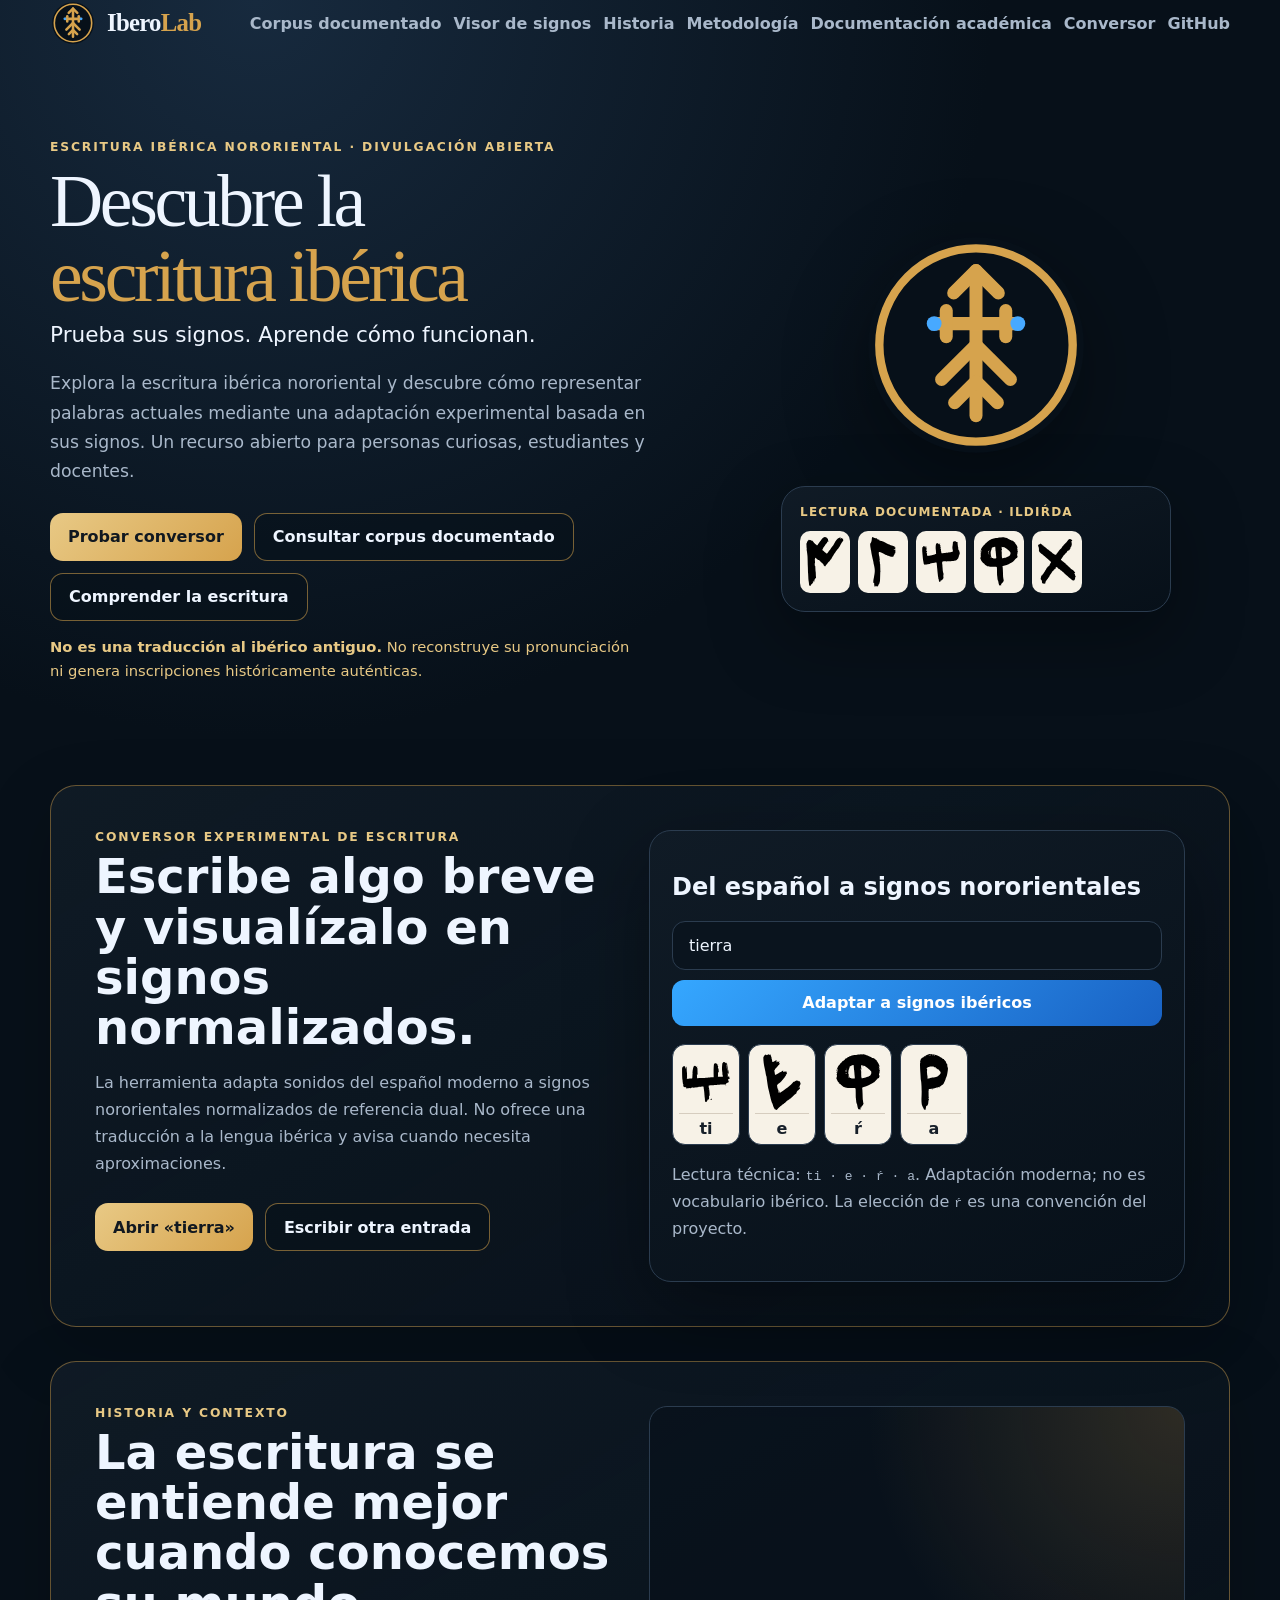
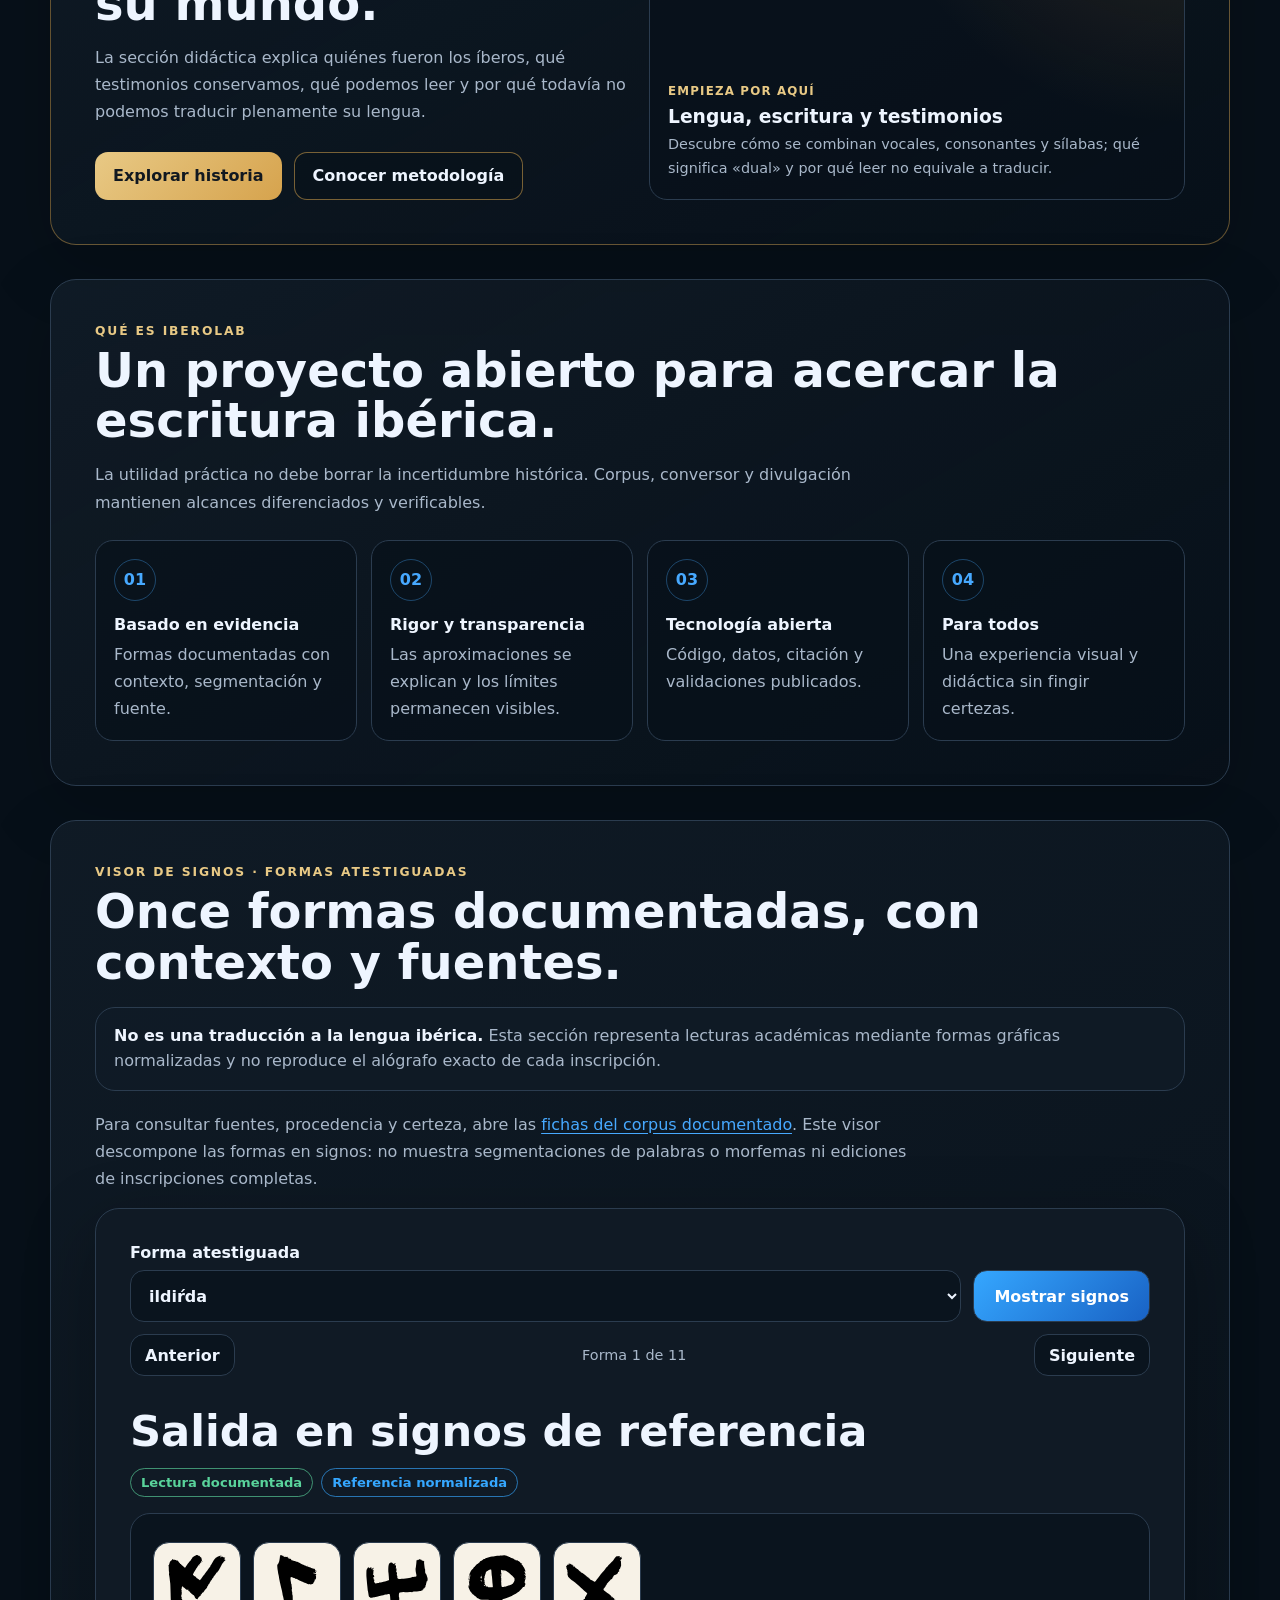
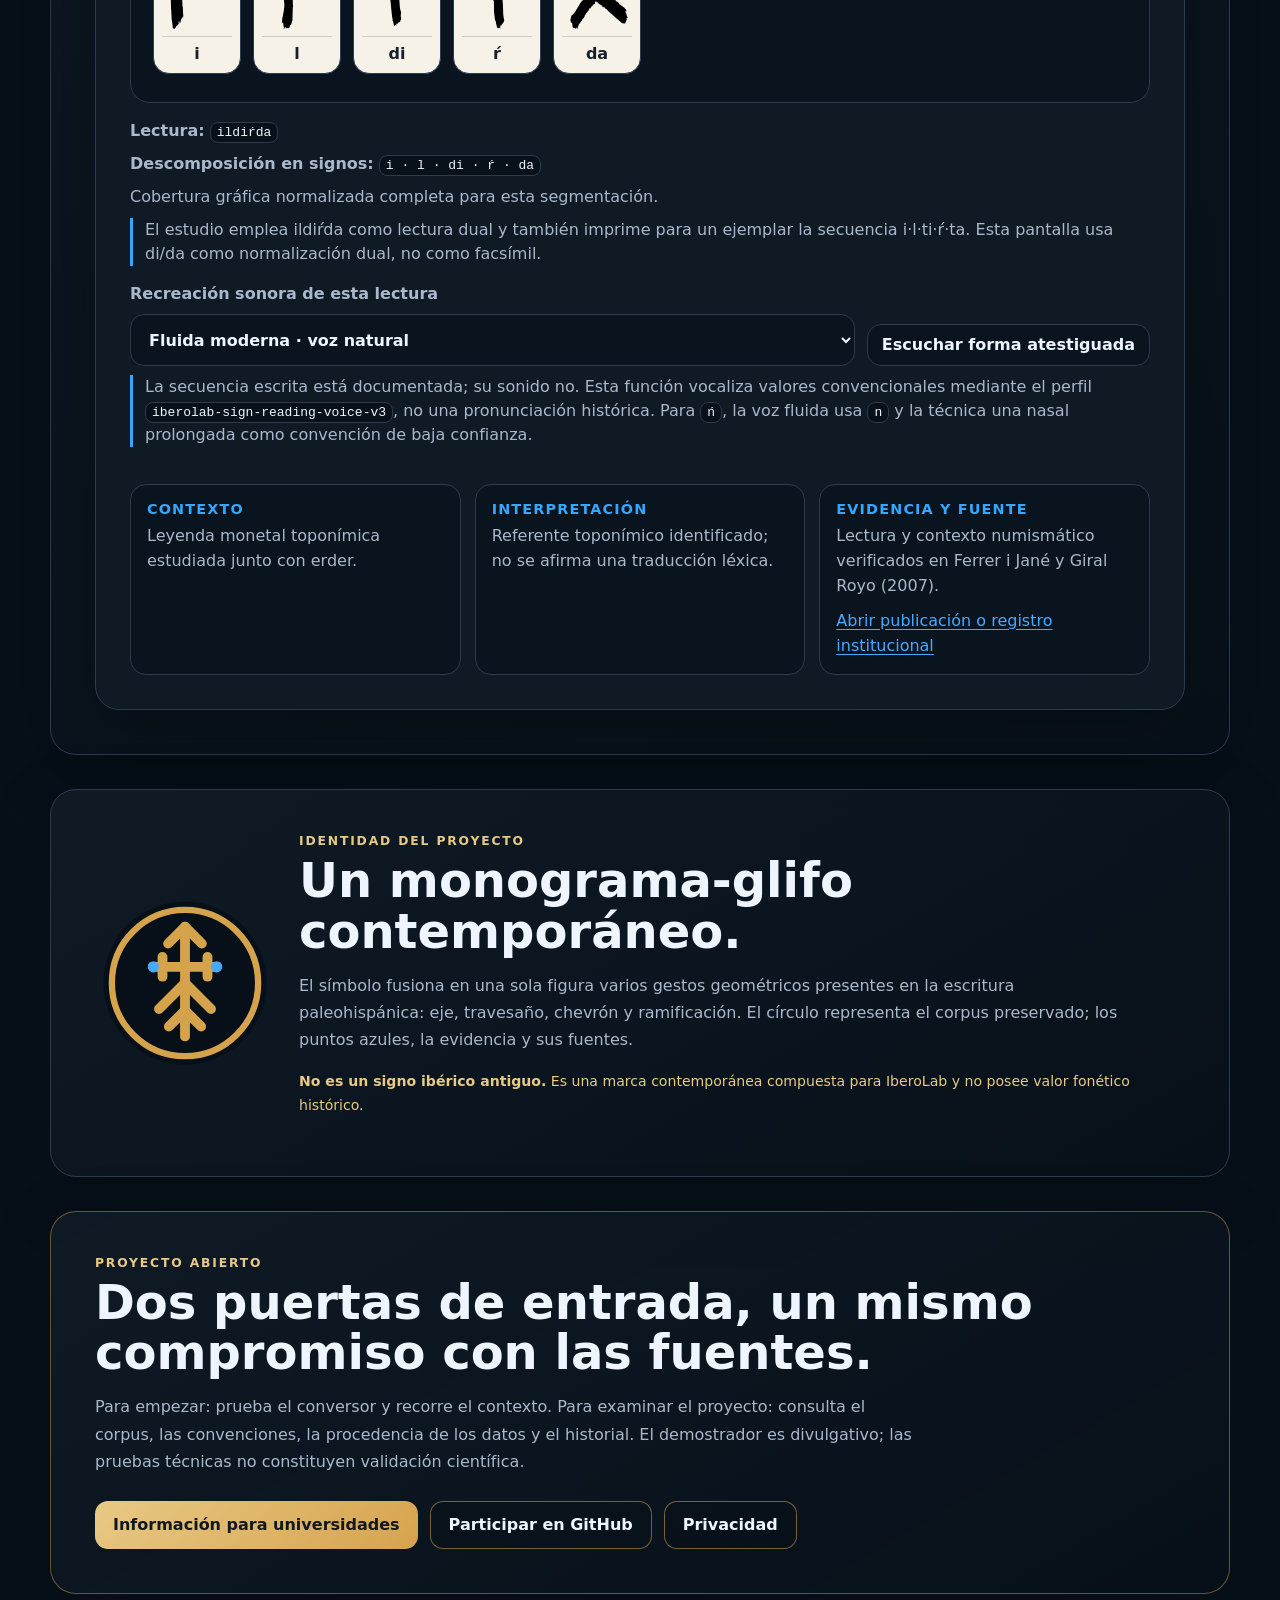
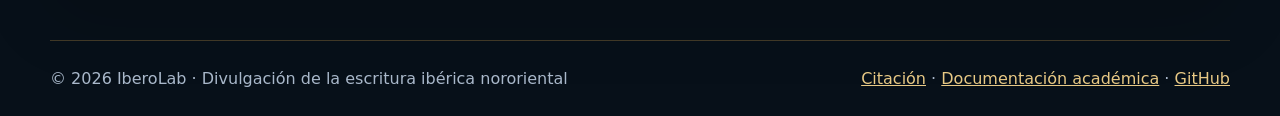
==== commit d7e7a5a3: "Añadir consulta académica directa de formas documentadas" ====
--- a/docs/index.html
+++ b/docs/index.html
@@ -1 +1 @@
-<!doctype html><html lang="es"><head><meta charset="utf-8"/><meta name="viewport" content="width=device-width,initial-scale=1,viewport-fit=cover"/><meta name="color-scheme" content="dark"/><meta name="description" content="Descubre la escritura ibérica nororiental: representa palabras españolas con signos normalizados, explora el contexto y consulta las fuentes. No es traducción."/><link rel="canonical" href="https://iberolab-es.github.io/IberoLab/"/><link rel="icon" href="assets/brand/iberolab-mark.svg" type="image/svg+xml"/><link rel="manifest" href="site.webmanifest"/><meta name="theme-color" content="#10253a"/><meta property="og:type" content="website"/><meta property="og:title" content="IberoLab · Descubre la escritura ibérica"/><meta property="og:description" content="Corpus documentado, adaptación experimental y divulgación abierta sobre escritura ibérica."/><meta property="og:url" content="https://iberolab-es.github.io/IberoLab/"/><meta property="og:image" content="https://iberolab-es.github.io/IberoLab/assets/brand/iberolab-social-card.png"/><meta name="twitter:card" content="summary_large_image"/><meta name="twitter:image" content="https://iberolab-es.github.io/IberoLab/assets/brand/iberolab-social-card.png"/><title>IberoLab — Descubre la escritura ibérica</title><link rel="stylesheet" href="public-site.css"/><style>:root{color-scheme:dark;--bg:#071019;--panel:#101b26;--panel2:#0a141e;--line:#2b3c4f;--text:#eef5ff;--muted:#a9b8ca;--accent:#35a7ff;--ok:#59d39b;--warn:#f4c86a;font-family:Inter,ui-sans-serif,system-ui,-apple-system,BlinkMacSystemFont,"Segoe UI",sans-serif}*{box-sizing:border-box}body{margin:0;min-height:100vh;background:radial-gradient(circle at 20% 0,#172a3e 0,var(--bg) 46rem);color:var(--text)}.site-topbar{display:flex;align-items:center;justify-content:space-between;gap:18px;flex-wrap:wrap}.site-brand{display:inline-flex;align-items:center;gap:11px;color:var(--text);text-decoration:none;font-size:1.1rem;font-weight:900}.site-brand img{width:46px;height:46px}.site-brand-name{font-family:Georgia,"Times New Roman",serif;font-size:1.55rem;letter-spacing:-.03em}.site-brand-name span{color:var(--brand-gold)}.site-nav{display:flex;flex-wrap:wrap;gap:12px}.site-nav a{color:var(--muted);text-decoration:none;font-weight:750}.site-nav a:hover{color:var(--text)}.corpus-panel{border:1px solid var(--line);background:rgba(16,27,38,.94);border-radius:24px;padding:clamp(18px,4vw,34px);box-shadow:0 22px 70px rgba(0,0,0,.28)}.corpus-notice{padding:16px 18px;margin:20px 0;border:1px solid var(--line);border-radius:20px;background:rgba(16,27,38,.9);color:var(--muted);line-height:1.55}.corpus-notice strong{color:var(--text)}.controls{display:grid;grid-template-columns:1fr auto;gap:12px;align-items:end}label{display:block;font-weight:800;margin-bottom:8px}button,select{min-height:52px;border-radius:14px;border:1px solid var(--line);font:inherit;font-weight:750}select{width:100%;background:var(--panel2);color:var(--text);padding:0 14px}button{padding:0 20px;background:linear-gradient(135deg,var(--accent),#1962c4);color:#fff;cursor:pointer}button.secondary{min-height:42px;background:var(--panel2);color:var(--text);padding:0 14px}.nav-row{margin-top:12px;display:flex;align-items:center;justify-content:space-between;gap:12px}.position{color:var(--muted);font-size:.9rem;text-align:center}.result-head{display:flex;flex-wrap:wrap;align-items:baseline;justify-content:space-between;gap:12px;margin-top:30px}.result-head h2{margin:0;font-size:clamp(1.6rem, 5vw, 2.7rem)}.badges{display:flex;flex-wrap:wrap;gap:8px}.badge{border:1px solid rgba(89,211,155,.65);color:var(--ok);border-radius:999px;padding:6px 10px;font-size:.82rem;font-weight:850}.badge.reference{border-color:rgba(53,167,255,.65);color:var(--accent)}#glyphOutput{min-height:190px;margin-top:16px;border:1px solid var(--line);border-radius:20px;background:var(--panel2);padding:22px;display:flex;flex-wrap:wrap;gap:12px;align-items:center}.sign-card{width:88px;min-height:132px;border:1px solid var(--line);border-radius:16px;background:#f7f2e7;color:#17202a;display:grid;grid-template-rows:82px auto;place-items:center;padding:8px;overflow:hidden}.sign-card img{display:block;width:62px;height:74px;object-fit:contain}.sign-token{width:100%;text-align:center;border-top:1px solid #d6cdbf;padding-top:7px;font-weight:850}.glyph-fallback{display:none;width:60px;height:70px;border:2px dashed #7a6650;border-radius:10px;place-items:center;text-align:center;white-space:pre-line;font-weight:900;font-size:.74rem;padding:4px}.sign-card.failed img{display:none}.sign-card.failed .glyph-fallback,.sign-card.pending .glyph-fallback{display:grid}.technical{margin-top:16px;display:grid;gap:9px;color:var(--muted);line-height:1.5}.technical code{color:var(--text);background:#08111a;border:1px solid var(--line);border-radius:8px;padding:2px 6px}.warning{color:var(--warn);font-weight:750}.transcription-note{border-left:3px solid var(--accent);padding-left:12px}.details{margin-top:28px;display:grid;grid-template-columns:repeat(3,minmax(0,1fr));gap:14px}.detail{border:1px solid var(--line);border-radius:16px;padding:16px;background:rgba(7,16,25,.55)}.detail h3{margin:0 0 7px;font-size:.9rem;color:var(--accent);text-transform:uppercase;letter-spacing:.08em}.detail p{margin:0;color:var(--muted);line-height:1.55}.detail p+p{margin-top:10px}.detail a{color:var(--accent)}.sample-converter{border:1px solid var(--line);border-radius:22px;padding:22px;background:linear-gradient(155deg,rgba(16,27,38,.98),rgba(7,16,25,.95));box-shadow:0 26px 80px rgba(0,0,0,.36)}.sample-input{border:1px solid var(--line);border-radius:13px;padding:14px 16px;background:var(--panel2);margin-top:12px}.sample-button{display:flex;align-items:center;justify-content:center;min-height:46px;margin-top:10px;border-radius:12px;background:linear-gradient(135deg,#35a7ff,#1962c4);color:#fff;text-decoration:none;font-weight:850}.sample-reading{display:flex;flex-wrap:wrap;gap:8px;margin-top:18px}.sample-sign{width:68px;min-height:98px;display:grid;grid-template-rows:62px auto;place-items:center;border:1px solid var(--line);border-radius:13px;background:#f7f2e7;color:#17202a;padding:6px}.sample-sign img{width:48px;height:56px;object-fit:contain}.sample-sign span{width:100%;padding-top:5px;border-top:1px solid #d6cdbf;text-align:center;font-weight:850}@media (max-width:850px){.details{grid-template-columns:1fr}}@media (max-width:650px){.controls{grid-template-columns:1fr}.controls>button{width:100%}.nav-row button{flex:1}#glyphOutput{padding:14px}.sign-card{width:76px;min-height:120px;grid-template-rows:72px auto}}</style></head><body><a class="skip-link" href="#contenido">Saltar al contenido</a><main id="contenido" tabindex="-1" class="home-main"><div class="site-topbar"><a class="site-brand" href="./"><img src="assets/brand/iberolab-mark.svg" alt="Símbolo de IberoLab"/><span class="site-brand-name">Ibero<span>Lab</span></span></a><nav class="site-nav" aria-label="Navegación principal"><a href="#corpus">Corpus</a><a href="historia.html">Historia</a><a href="metodologia.html">Metodología</a><a href="academia.html">Documentación académica</a><a href="convertir.html">Conversor</a><a href="https://github.com/iberolab-es/IberoLab">GitHub</a></nav></div><header class="home-hero"><div><div class="hero-kicker">Escritura ibérica nororiental · Divulgación abierta</div><h1 class="hero-title">Descubre la<br><span>escritura ibérica</span></h1><div class="hero-tagline">Prueba sus signos. Aprende cómo funcionan.</div><p class="hero-copy">Explora la escritura ibérica nororiental y descubre cómo representar palabras actuales mediante una adaptación experimental basada en sus signos. Un recurso abierto para personas curiosas, estudiantes y docentes.</p><div class="cta-row"><a class="cta-link gold" href="convertir.html">Probar conversor</a><a class="cta-link outline" href="#corpus">Explorar corpus</a><a class="cta-link outline" href="historia.html">Comprender la escritura</a></div><p class="hero-boundary"><strong>No es una traducción al ibérico antiguo.</strong> No reconstruye su pronunciación ni genera inscripciones históricamente auténticas.</p></div><div class="hero-visual"><img class="hero-mark" src="assets/brand/iberolab-mark.svg" alt="Símbolo contemporáneo de IberoLab"/><div class="hero-tablet"><div class="tablet-label">Lectura documentada · ildiŕda</div><div class="tablet-signs" aria-hidden="true"><img src="assets/signs/northeastern-dual/dual-03-i.svg" alt=""/><img src="assets/signs/northeastern-dual/dual-35-l.svg" alt=""/><img src="assets/signs/northeastern-dual/dual-23-di.svg" alt=""/><img src="assets/signs/northeastern-dual/dual-34-r2.svg" alt=""/><img src="assets/signs/northeastern-dual/dual-21-da.svg" alt=""/></div></div></div></header><section class="section-block gold-edge"><div class="split-grid"><div><div class="section-kicker">Conversor experimental de escritura</div><h2 class="section-title">Escribe algo breve y visualízalo en signos normalizados.</h2><p class="section-lead">La herramienta adapta sonidos del español moderno a signos nororientales normalizados de referencia dual. No ofrece una traducción a la lengua ibérica y avisa cuando necesita aproximaciones.</p><div class="cta-row"><a class="cta-link gold" href="convertir.html?q=tierra">Abrir «tierra»</a><a class="cta-link outline" href="convertir.html">Escribir otra entrada</a></div></div><div class="sample-converter"><h2>Del español a signos nororientales</h2><div class="sample-input">tierra</div><a class="sample-button" href="convertir.html?q=tierra">Adaptar a signos ibéricos</a><div class="sample-reading" aria-hidden="true"><div class="sample-sign"><img src="assets/signs/northeastern-dual/dual-28-ti.svg" alt=""/><span>ti</span></div><div class="sample-sign"><img src="assets/signs/northeastern-dual/dual-02-e.svg" alt=""/><span>e</span></div><div class="sample-sign"><img src="assets/signs/northeastern-dual/dual-34-r2.svg" alt=""/><span>ŕ</span></div><div class="sample-sign"><img src="assets/signs/northeastern-dual/dual-01-a.svg" alt=""/><span>a</span></div></div><p class="section-lead">Lectura técnica: <code>ti · e · ŕ · a</code>. Adaptación moderna; no es vocabulario ibérico. La elección de <code>ŕ</code> es una convención del proyecto.</p></div></div></section><section class="section-block gold-edge"><div class="split-grid"><div><div class="section-kicker">Historia y contexto</div><h2 class="section-title">La escritura se entiende mejor cuando conocemos su mundo.</h2><p class="section-lead">La sección didáctica explica quiénes fueron los íberos, qué testimonios conservamos, qué podemos leer y por qué todavía no podemos traducir plenamente su lengua.</p><div class="cta-row"><a class="cta-link gold" href="historia.html">Explorar historia</a><a class="cta-link outline" href="metodologia.html">Conocer metodología</a></div></div><div class="video-card"><span>Empieza por aquí</span><h3>Lengua, escritura y testimonios</h3><p>Descubre cómo se combinan vocales, consonantes y sílabas; qué significa «dual» y por qué leer no equivale a traducir.</p></div></div></section><section class="section-block"><div class="section-kicker">Qué es IberoLab</div><h2 class="section-title">Un proyecto abierto para acercar la escritura ibérica.</h2><p class="section-lead">La utilidad práctica no debe borrar la incertidumbre histórica. Corpus, conversor y divulgación mantienen alcances diferenciados y verificables.</p><div class="feature-grid"><article class="feature-card"><div class="feature-icon">01</div><h3>Basado en evidencia</h3><p>Formas documentadas con contexto, segmentación y fuente.</p></article><article class="feature-card"><div class="feature-icon">02</div><h3>Rigor y transparencia</h3><p>Las aproximaciones se explican y los límites permanecen visibles.</p></article><article class="feature-card"><div class="feature-icon">03</div><h3>Tecnología abierta</h3><p>Código, datos, citación y validaciones publicados.</p></article><article class="feature-card"><div class="feature-icon">04</div><h3>Para todos</h3><p>Una experiencia visual y didáctica sin fingir certezas.</p></article></div></section><section id="corpus" class="section-block"><div class="section-kicker">Corpus atestiguado</div><h2 class="section-title">Once formas documentadas, con contexto y fuentes.</h2><div class="corpus-notice"><strong>No es una traducción a la lengua ibérica.</strong> Esta sección representa lecturas académicas mediante formas gráficas normalizadas y no reproduce el alógrafo exacto de cada inscripción.</div><div class="corpus-panel"><div class="controls"><div><label for="formSelect">Forma atestiguada</label><select id="formSelect"></select></div><button id="renderButton" type="button">Mostrar signos</button></div><div class="nav-row"><button id="previousButton" class="secondary" type="button">Anterior</button><span id="positionText" class="position">—</span><button id="nextButton" class="secondary" type="button">Siguiente</button></div><div class="result-head"><h2 id="rendererTitle">Salida en signos de referencia</h2><div class="badges"><span class="badge">Lectura documentada</span><span class="badge reference">Referencia normalizada</span></div></div><div id="glyphOutput" aria-live="polite"><div class="glyph-fallback" style="display:grid">Cargando…</div></div><div class="technical"><div><strong>Lectura:</strong> <code id="readingText">—</code></div><div><strong>Segmentación usada:</strong> <code id="tokenText">—</code></div><div id="statusText"></div><div id="transcriptionNote" class="transcription-note"></div></div><div class="details"><article class="detail"><h3>Contexto</h3><p id="contextText">—</p></article><article class="detail"><h3>Interpretación</h3><p id="interpretationText">—</p></article><article class="detail"><h3>Evidencia y fuente</h3><p id="evidenceText">—</p><p><a id="sourceLink" href="#">Abrir publicación o registro institucional</a></p></article></div></div></section><section class="section-block"><div class="logo-story"><img src="assets/brand/iberolab-mark.svg" alt="Monograma-glifo contemporáneo de IberoLab"/><div><div class="section-kicker">Identidad del proyecto</div><h2 class="section-title">Un monograma-glifo contemporáneo.</h2><p class="section-lead">El símbolo fusiona en una sola figura varios gestos geométricos presentes en la escritura paleohispánica: eje, travesaño, chevrón y ramificación. El círculo representa el corpus preservado; los puntos azules, la evidencia y sus fuentes.</p><p class="logo-disclaimer"><strong>No es un signo ibérico antiguo.</strong> Es una marca contemporánea compuesta para IberoLab y no posee valor fonético histórico.</p></div></div></section><section class="section-block gold-edge"><div class="section-kicker">Proyecto abierto</div><h2 class="section-title">Dos puertas de entrada, un mismo compromiso con las fuentes.</h2><p class="section-lead">Para empezar: prueba el conversor y recorre el contexto. Para examinar el proyecto: consulta el corpus, las convenciones, la procedencia de los datos y el historial. El demostrador es divulgativo; las pruebas técnicas no constituyen validación científica.</p><div class="cta-row"><a class="cta-link gold" href="academia.html">Información para universidades</a><a class="cta-link outline" href="https://github.com/iberolab-es/IberoLab">Participar en GitHub</a><a class="cta-link outline" href="privacidad.html">Privacidad</a></div></section><footer class="public-footer"><span>© 2026 IberoLab · Divulgación de la escritura ibérica nororiental</span><span><a href="https://github.com/iberolab-es/IberoLab/blob/main/CITATION.cff">Citación</a> · <a href="academia.html">Documentación académica</a> · <a href="https://github.com/iberolab-es/IberoLab">GitHub</a></span></footer></main><script src="corpus-renderer.js"></script></body></html>+<!doctype html><html lang="es"><head><meta charset="utf-8"/><meta name="viewport" content="width=device-width,initial-scale=1,viewport-fit=cover"/><meta name="color-scheme" content="dark"/><meta name="description" content="Descubre la escritura ibérica nororiental: representa palabras españolas con signos normalizados, explora el contexto y consulta las fuentes. No es traducción."/><link rel="canonical" href="https://iberolab-es.github.io/IberoLab/"/><link rel="icon" href="assets/brand/iberolab-mark.svg" type="image/svg+xml"/><link rel="manifest" href="site.webmanifest"/><meta name="theme-color" content="#10253a"/><meta property="og:type" content="website"/><meta property="og:title" content="IberoLab · Descubre la escritura ibérica"/><meta property="og:description" content="Corpus documentado, adaptación experimental y divulgación abierta sobre escritura ibérica."/><meta property="og:url" content="https://iberolab-es.github.io/IberoLab/"/><meta property="og:image" content="https://iberolab-es.github.io/IberoLab/assets/brand/iberolab-social-card.png"/><meta name="twitter:card" content="summary_large_image"/><meta name="twitter:image" content="https://iberolab-es.github.io/IberoLab/assets/brand/iberolab-social-card.png"/><title>IberoLab — Descubre la escritura ibérica</title><link rel="stylesheet" href="public-site.css"/><style>:root{color-scheme:dark;--bg:#071019;--panel:#101b26;--panel2:#0a141e;--line:#2b3c4f;--text:#eef5ff;--muted:#a9b8ca;--accent:#35a7ff;--ok:#59d39b;--warn:#f4c86a;font-family:Inter,ui-sans-serif,system-ui,-apple-system,BlinkMacSystemFont,"Segoe UI",sans-serif}*{box-sizing:border-box}body{margin:0;min-height:100vh;background:radial-gradient(circle at 20% 0,#172a3e 0,var(--bg) 46rem);color:var(--text)}.site-topbar{display:flex;align-items:center;justify-content:space-between;gap:18px;flex-wrap:wrap}.site-brand{display:inline-flex;align-items:center;gap:11px;color:var(--text);text-decoration:none;font-size:1.1rem;font-weight:900}.site-brand img{width:46px;height:46px}.site-brand-name{font-family:Georgia,"Times New Roman",serif;font-size:1.55rem;letter-spacing:-.03em}.site-brand-name span{color:var(--brand-gold)}.site-nav{display:flex;flex-wrap:wrap;gap:12px}.site-nav a{color:var(--muted);text-decoration:none;font-weight:750}.site-nav a:hover{color:var(--text)}.corpus-panel{border:1px solid var(--line);background:rgba(16,27,38,.94);border-radius:24px;padding:clamp(18px,4vw,34px);box-shadow:0 22px 70px rgba(0,0,0,.28)}.corpus-notice{padding:16px 18px;margin:20px 0;border:1px solid var(--line);border-radius:20px;background:rgba(16,27,38,.9);color:var(--muted);line-height:1.55}.corpus-notice strong{color:var(--text)}.controls{display:grid;grid-template-columns:1fr auto;gap:12px;align-items:end}label{display:block;font-weight:800;margin-bottom:8px}button,select{min-height:52px;border-radius:14px;border:1px solid var(--line);font:inherit;font-weight:750}select{width:100%;background:var(--panel2);color:var(--text);padding:0 14px}button{padding:0 20px;background:linear-gradient(135deg,var(--accent),#1962c4);color:#fff;cursor:pointer}button.secondary{min-height:42px;background:var(--panel2);color:var(--text);padding:0 14px}.nav-row{margin-top:12px;display:flex;align-items:center;justify-content:space-between;gap:12px}.position{color:var(--muted);font-size:.9rem;text-align:center}.result-head{display:flex;flex-wrap:wrap;align-items:baseline;justify-content:space-between;gap:12px;margin-top:30px}.result-head h2{margin:0;font-size:clamp(1.6rem, 5vw, 2.7rem)}.badges{display:flex;flex-wrap:wrap;gap:8px}.badge{border:1px solid rgba(89,211,155,.65);color:var(--ok);border-radius:999px;padding:6px 10px;font-size:.82rem;font-weight:850}.badge.reference{border-color:rgba(53,167,255,.65);color:var(--accent)}#glyphOutput{min-height:190px;margin-top:16px;border:1px solid var(--line);border-radius:20px;background:var(--panel2);padding:22px;display:flex;flex-wrap:wrap;gap:12px;align-items:center}.sign-card{width:88px;min-height:132px;border:1px solid var(--line);border-radius:16px;background:#f7f2e7;color:#17202a;display:grid;grid-template-rows:82px auto;place-items:center;padding:8px;overflow:hidden}.sign-card img{display:block;width:62px;height:74px;object-fit:contain}.sign-token{width:100%;text-align:center;border-top:1px solid #d6cdbf;padding-top:7px;font-weight:850}.glyph-fallback{display:none;width:60px;height:70px;border:2px dashed #7a6650;border-radius:10px;place-items:center;text-align:center;white-space:pre-line;font-weight:900;font-size:.74rem;padding:4px}.sign-card.failed img{display:none}.sign-card.failed .glyph-fallback,.sign-card.pending .glyph-fallback{display:grid}.technical{margin-top:16px;display:grid;gap:9px;color:var(--muted);line-height:1.5}.technical code{color:var(--text);background:#08111a;border:1px solid var(--line);border-radius:8px;padding:2px 6px}.warning{color:var(--warn);font-weight:750}.transcription-note{border-left:3px solid var(--accent);padding-left:12px}.details{margin-top:28px;display:grid;grid-template-columns:repeat(3,minmax(0,1fr));gap:14px}.detail{border:1px solid var(--line);border-radius:16px;padding:16px;background:rgba(7,16,25,.55)}.detail h3{margin:0 0 7px;font-size:.9rem;color:var(--accent);text-transform:uppercase;letter-spacing:.08em}.detail p{margin:0;color:var(--muted);line-height:1.55}.detail p+p{margin-top:10px}.detail a{color:var(--accent)}.sample-converter{border:1px solid var(--line);border-radius:22px;padding:22px;background:linear-gradient(155deg,rgba(16,27,38,.98),rgba(7,16,25,.95));box-shadow:0 26px 80px rgba(0,0,0,.36)}.sample-input{border:1px solid var(--line);border-radius:13px;padding:14px 16px;background:var(--panel2);margin-top:12px}.sample-button{display:flex;align-items:center;justify-content:center;min-height:46px;margin-top:10px;border-radius:12px;background:linear-gradient(135deg,#35a7ff,#1962c4);color:#fff;text-decoration:none;font-weight:850}.sample-reading{display:flex;flex-wrap:wrap;gap:8px;margin-top:18px}.sample-sign{width:68px;min-height:98px;display:grid;grid-template-rows:62px auto;place-items:center;border:1px solid var(--line);border-radius:13px;background:#f7f2e7;color:#17202a;padding:6px}.sample-sign img{width:48px;height:56px;object-fit:contain}.sample-sign span{width:100%;padding-top:5px;border-top:1px solid #d6cdbf;text-align:center;font-weight:850}@media (max-width:850px){.details{grid-template-columns:1fr}}@media (max-width:650px){.controls{grid-template-columns:1fr}.controls>button{width:100%}.nav-row button{flex:1}#glyphOutput{padding:14px}.sign-card{width:76px;min-height:120px;grid-template-rows:72px auto}}</style></head><body><a class="skip-link" href="#contenido">Saltar al contenido</a><main id="contenido" tabindex="-1" class="home-main"><div class="site-topbar"><a class="site-brand" href="./"><img src="assets/brand/iberolab-mark.svg" alt="Símbolo de IberoLab"/><span class="site-brand-name">Ibero<span>Lab</span></span></a><nav class="site-nav" aria-label="Navegación principal"><a href="corpus.html">Corpus documentado</a><a href="#corpus">Visor de signos</a><a href="historia.html">Historia</a><a href="metodologia.html">Metodología</a><a href="academia.html">Documentación académica</a><a href="convertir.html">Conversor</a><a href="https://github.com/iberolab-es/IberoLab">GitHub</a></nav></div><header class="home-hero"><div><div class="hero-kicker">Escritura ibérica nororiental · Divulgación abierta</div><h1 class="hero-title">Descubre la<br><span>escritura ibérica</span></h1><div class="hero-tagline">Prueba sus signos. Aprende cómo funcionan.</div><p class="hero-copy">Explora la escritura ibérica nororiental y descubre cómo representar palabras actuales mediante una adaptación experimental basada en sus signos. Un recurso abierto para personas curiosas, estudiantes y docentes.</p><div class="cta-row"><a class="cta-link gold" href="convertir.html">Probar conversor</a><a class="cta-link outline" href="corpus.html">Consultar corpus documentado</a><a class="cta-link outline" href="historia.html">Comprender la escritura</a></div><p class="hero-boundary"><strong>No es una traducción al ibérico antiguo.</strong> No reconstruye su pronunciación ni genera inscripciones históricamente auténticas.</p></div><div class="hero-visual"><img class="hero-mark" src="assets/brand/iberolab-mark.svg" alt="Símbolo contemporáneo de IberoLab"/><div class="hero-tablet"><div class="tablet-label">Lectura documentada · ildiŕda</div><div class="tablet-signs" aria-hidden="true"><img src="assets/signs/northeastern-dual/dual-03-i.svg" alt=""/><img src="assets/signs/northeastern-dual/dual-35-l.svg" alt=""/><img src="assets/signs/northeastern-dual/dual-23-di.svg" alt=""/><img src="assets/signs/northeastern-dual/dual-34-r2.svg" alt=""/><img src="assets/signs/northeastern-dual/dual-21-da.svg" alt=""/></div></div></div></header><section class="section-block gold-edge"><div class="split-grid"><div><div class="section-kicker">Conversor experimental de escritura</div><h2 class="section-title">Escribe algo breve y visualízalo en signos normalizados.</h2><p class="section-lead">La herramienta adapta sonidos del español moderno a signos nororientales normalizados de referencia dual. No ofrece una traducción a la lengua ibérica y avisa cuando necesita aproximaciones.</p><div class="cta-row"><a class="cta-link gold" href="convertir.html?q=tierra">Abrir «tierra»</a><a class="cta-link outline" href="convertir.html">Escribir otra entrada</a></div></div><div class="sample-converter"><h2>Del español a signos nororientales</h2><div class="sample-input">tierra</div><a class="sample-button" href="convertir.html?q=tierra">Adaptar a signos ibéricos</a><div class="sample-reading" aria-hidden="true"><div class="sample-sign"><img src="assets/signs/northeastern-dual/dual-28-ti.svg" alt=""/><span>ti</span></div><div class="sample-sign"><img src="assets/signs/northeastern-dual/dual-02-e.svg" alt=""/><span>e</span></div><div class="sample-sign"><img src="assets/signs/northeastern-dual/dual-34-r2.svg" alt=""/><span>ŕ</span></div><div class="sample-sign"><img src="assets/signs/northeastern-dual/dual-01-a.svg" alt=""/><span>a</span></div></div><p class="section-lead">Lectura técnica: <code>ti · e · ŕ · a</code>. Adaptación moderna; no es vocabulario ibérico. La elección de <code>ŕ</code> es una convención del proyecto.</p></div></div></section><section class="section-block gold-edge"><div class="split-grid"><div><div class="section-kicker">Historia y contexto</div><h2 class="section-title">La escritura se entiende mejor cuando conocemos su mundo.</h2><p class="section-lead">La sección didáctica explica quiénes fueron los íberos, qué testimonios conservamos, qué podemos leer y por qué todavía no podemos traducir plenamente su lengua.</p><div class="cta-row"><a class="cta-link gold" href="historia.html">Explorar historia</a><a class="cta-link outline" href="metodologia.html">Conocer metodología</a></div></div><div class="video-card"><span>Empieza por aquí</span><h3>Lengua, escritura y testimonios</h3><p>Descubre cómo se combinan vocales, consonantes y sílabas; qué significa «dual» y por qué leer no equivale a traducir.</p></div></div></section><section class="section-block"><div class="section-kicker">Qué es IberoLab</div><h2 class="section-title">Un proyecto abierto para acercar la escritura ibérica.</h2><p class="section-lead">La utilidad práctica no debe borrar la incertidumbre histórica. Corpus, conversor y divulgación mantienen alcances diferenciados y verificables.</p><div class="feature-grid"><article class="feature-card"><div class="feature-icon">01</div><h3>Basado en evidencia</h3><p>Formas documentadas con contexto, segmentación y fuente.</p></article><article class="feature-card"><div class="feature-icon">02</div><h3>Rigor y transparencia</h3><p>Las aproximaciones se explican y los límites permanecen visibles.</p></article><article class="feature-card"><div class="feature-icon">03</div><h3>Tecnología abierta</h3><p>Código, datos, citación y validaciones publicados.</p></article><article class="feature-card"><div class="feature-icon">04</div><h3>Para todos</h3><p>Una experiencia visual y didáctica sin fingir certezas.</p></article></div></section><section id="corpus" class="section-block"><div class="section-kicker">Visor de signos · formas atestiguadas</div><h2 class="section-title">Once formas documentadas, con contexto y fuentes.</h2><div class="corpus-notice"><strong>No es una traducción a la lengua ibérica.</strong> Esta sección representa lecturas académicas mediante formas gráficas normalizadas y no reproduce el alógrafo exacto de cada inscripción.</div><p class="section-lead">Para consultar fuentes, procedencia y certeza, abre las <a href="corpus.html">fichas del corpus documentado</a>. Este visor descompone las formas en signos: no muestra segmentaciones de palabras o morfemas ni ediciones de inscripciones completas.</p><div class="corpus-panel"><div class="controls"><div><label for="formSelect">Forma atestiguada</label><select id="formSelect"></select></div><button id="renderButton" type="button">Mostrar signos</button></div><div class="nav-row"><button id="previousButton" class="secondary" type="button">Anterior</button><span id="positionText" class="position">—</span><button id="nextButton" class="secondary" type="button">Siguiente</button></div><div class="result-head"><h2 id="rendererTitle">Salida en signos de referencia</h2><div class="badges"><span class="badge">Lectura documentada</span><span class="badge reference">Referencia normalizada</span></div></div><div id="glyphOutput" aria-live="polite"><div class="glyph-fallback" style="display:grid">Cargando…</div></div><div class="technical"><div><strong>Lectura:</strong> <code id="readingText">—</code></div><div><strong>Descomposición en signos:</strong> <code id="tokenText">—</code></div><div id="statusText"></div><div id="transcriptionNote" class="transcription-note"></div></div><div class="details"><article class="detail"><h3>Contexto</h3><p id="contextText">—</p></article><article class="detail"><h3>Interpretación</h3><p id="interpretationText">—</p></article><article class="detail"><h3>Evidencia y fuente</h3><p id="evidenceText">—</p><p><a id="sourceLink" href="#">Abrir publicación o registro institucional</a></p></article></div></div></section><section class="section-block"><div class="logo-story"><img src="assets/brand/iberolab-mark.svg" alt="Monograma-glifo contemporáneo de IberoLab"/><div><div class="section-kicker">Identidad del proyecto</div><h2 class="section-title">Un monograma-glifo contemporáneo.</h2><p class="section-lead">El símbolo fusiona en una sola figura varios gestos geométricos presentes en la escritura paleohispánica: eje, travesaño, chevrón y ramificación. El círculo representa el corpus preservado; los puntos azules, la evidencia y sus fuentes.</p><p class="logo-disclaimer"><strong>No es un signo ibérico antiguo.</strong> Es una marca contemporánea compuesta para IberoLab y no posee valor fonético histórico.</p></div></div></section><section class="section-block gold-edge"><div class="section-kicker">Proyecto abierto</div><h2 class="section-title">Dos puertas de entrada, un mismo compromiso con las fuentes.</h2><p class="section-lead">Para empezar: prueba el conversor y recorre el contexto. Para examinar el proyecto: consulta el corpus, las convenciones, la procedencia de los datos y el historial. El demostrador es divulgativo; las pruebas técnicas no constituyen validación científica.</p><div class="cta-row"><a class="cta-link gold" href="academia.html">Información para universidades</a><a class="cta-link outline" href="https://github.com/iberolab-es/IberoLab">Participar en GitHub</a><a class="cta-link outline" href="privacidad.html">Privacidad</a></div></section><footer class="public-footer"><span>© 2026 IberoLab · Divulgación de la escritura ibérica nororiental</span><span><a href="https://github.com/iberolab-es/IberoLab/blob/main/CITATION.cff">Citación</a> · <a href="academia.html">Documentación académica</a> · <a href="https://github.com/iberolab-es/IberoLab">GitHub</a></span></footer></main><script src="corpus-renderer.js"></script></body></html>
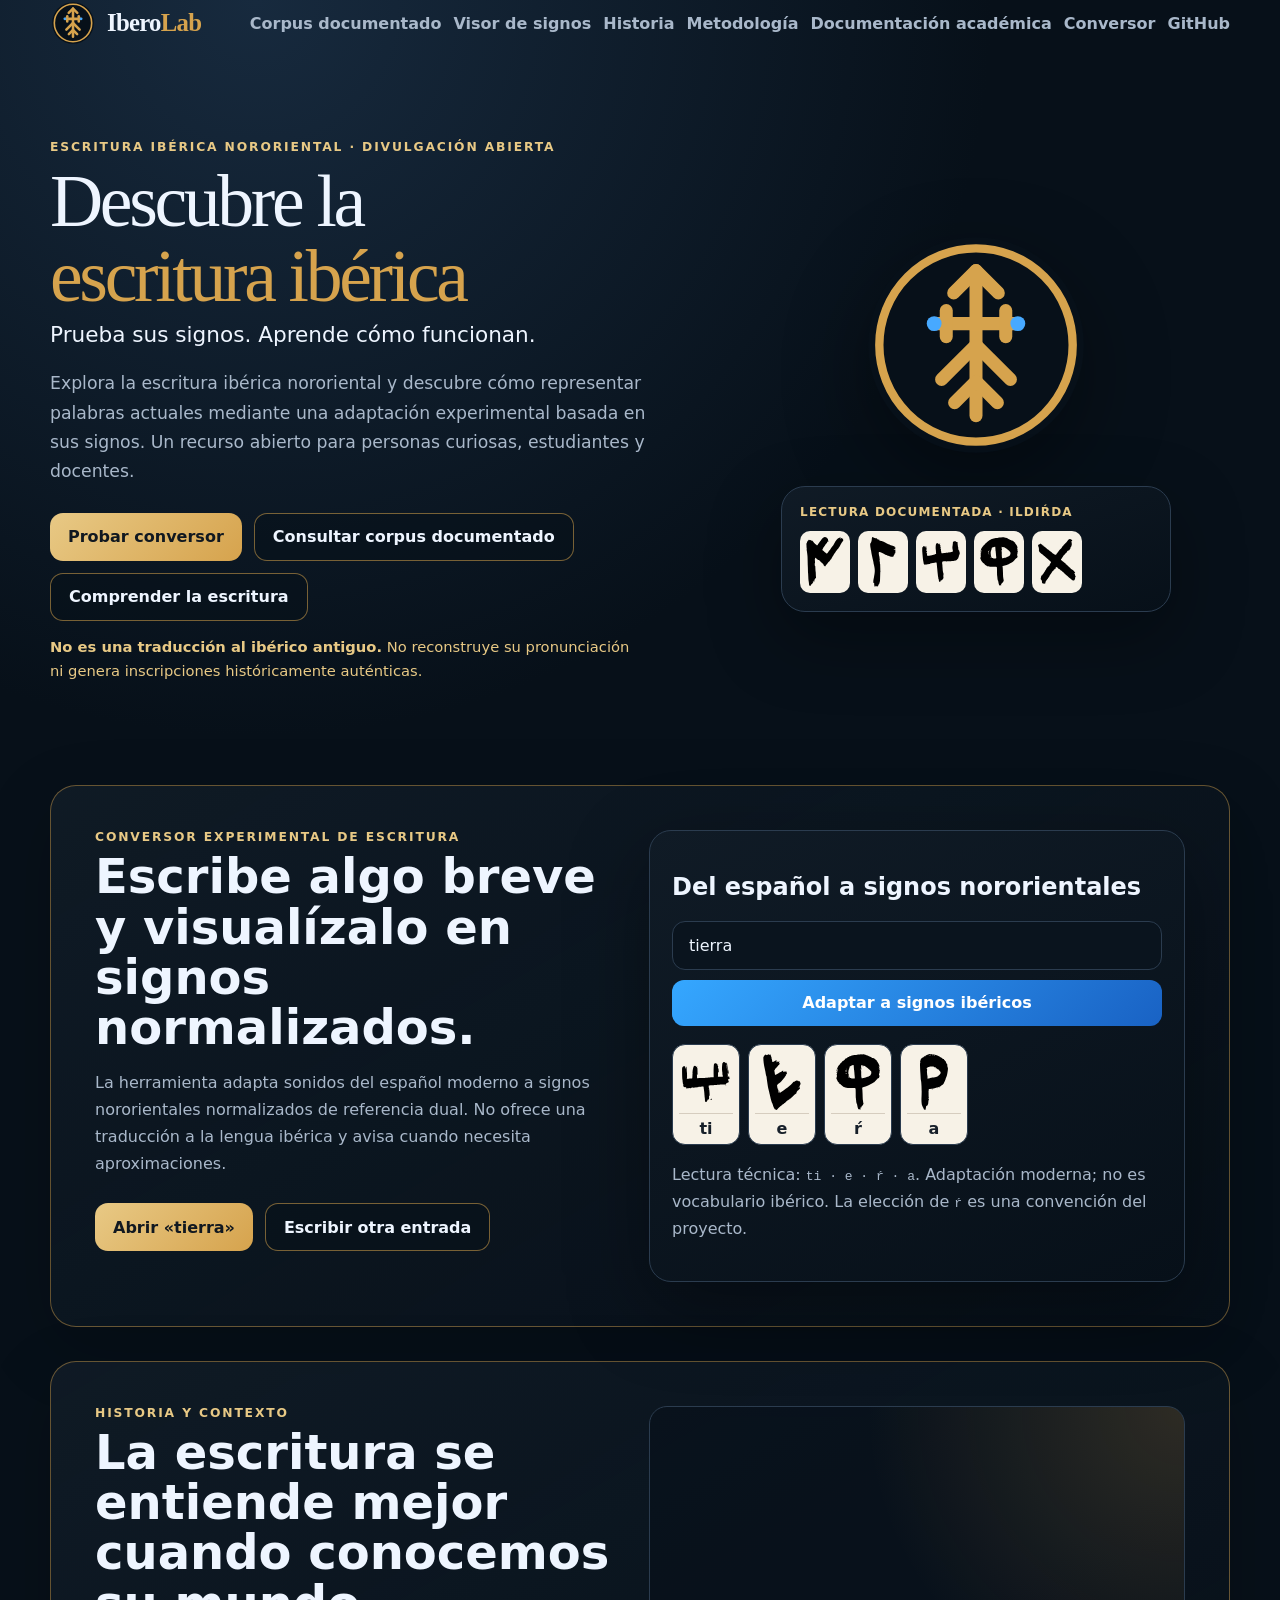
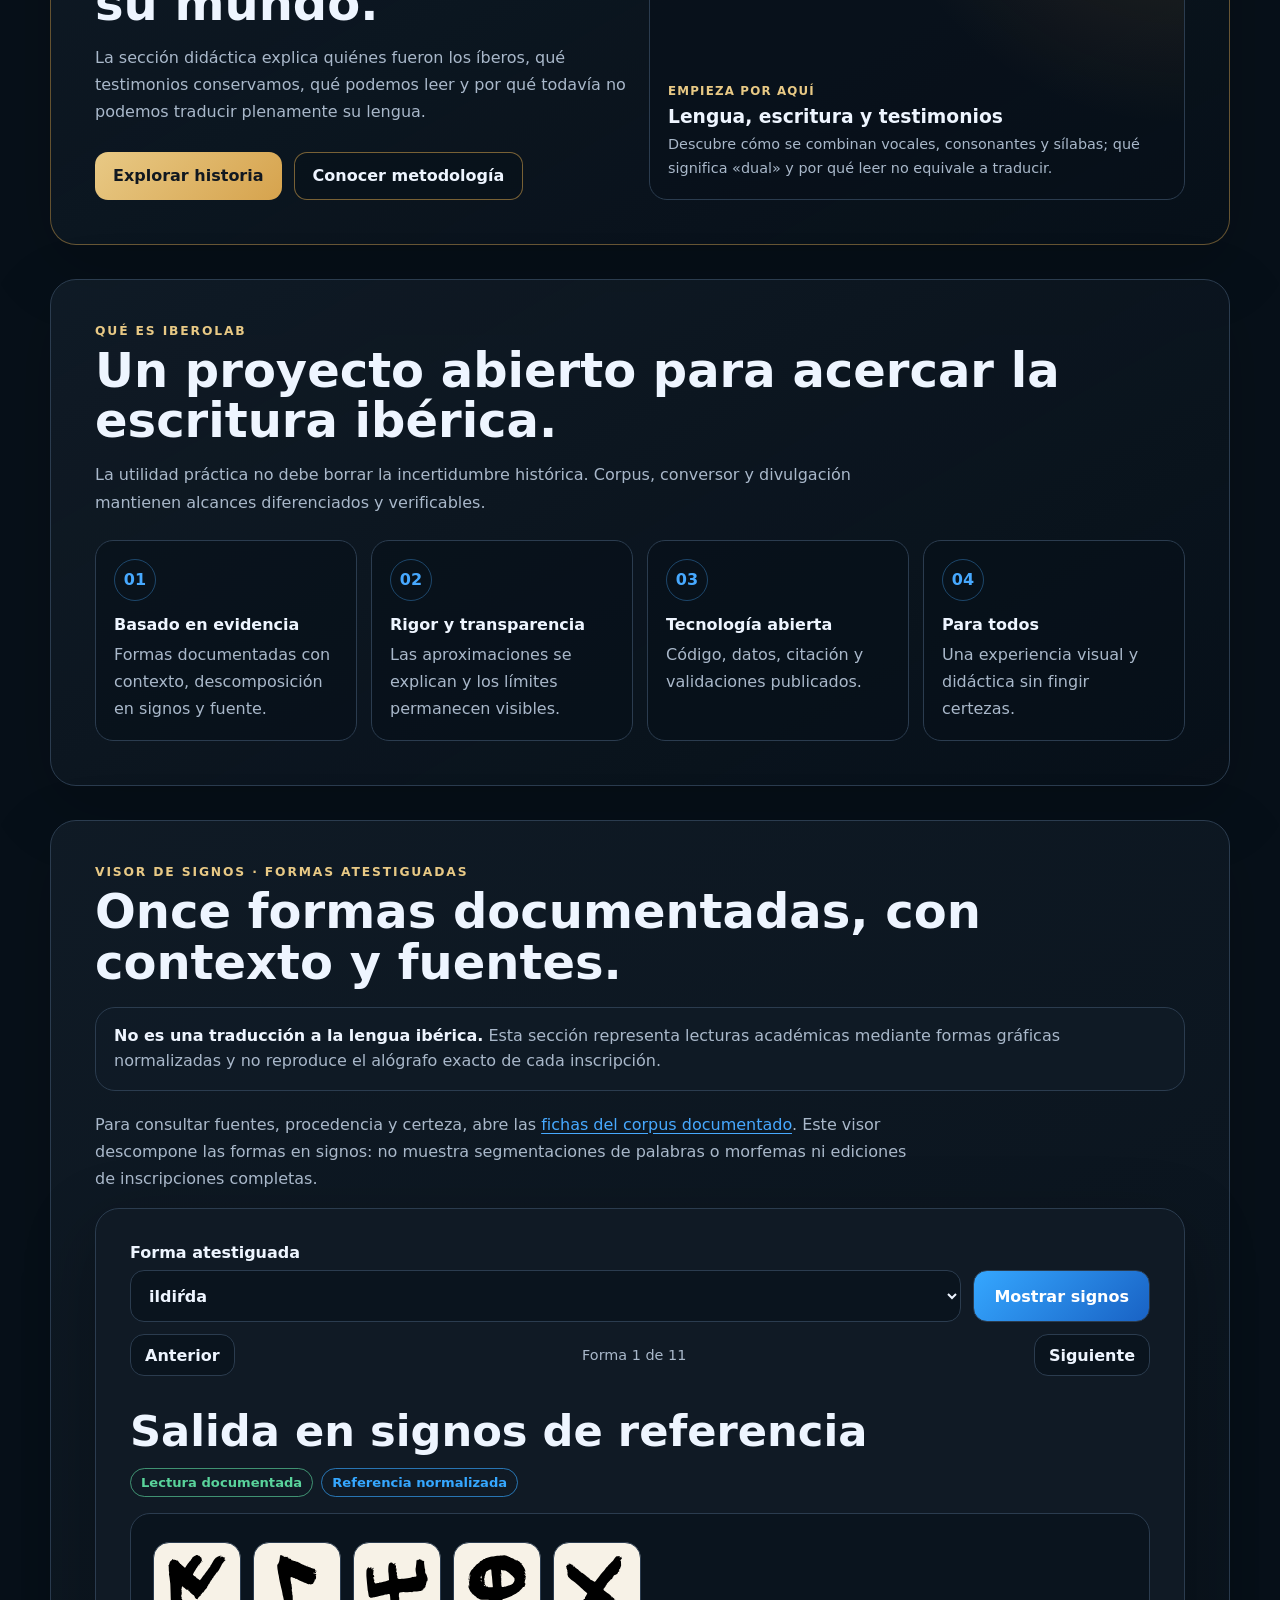
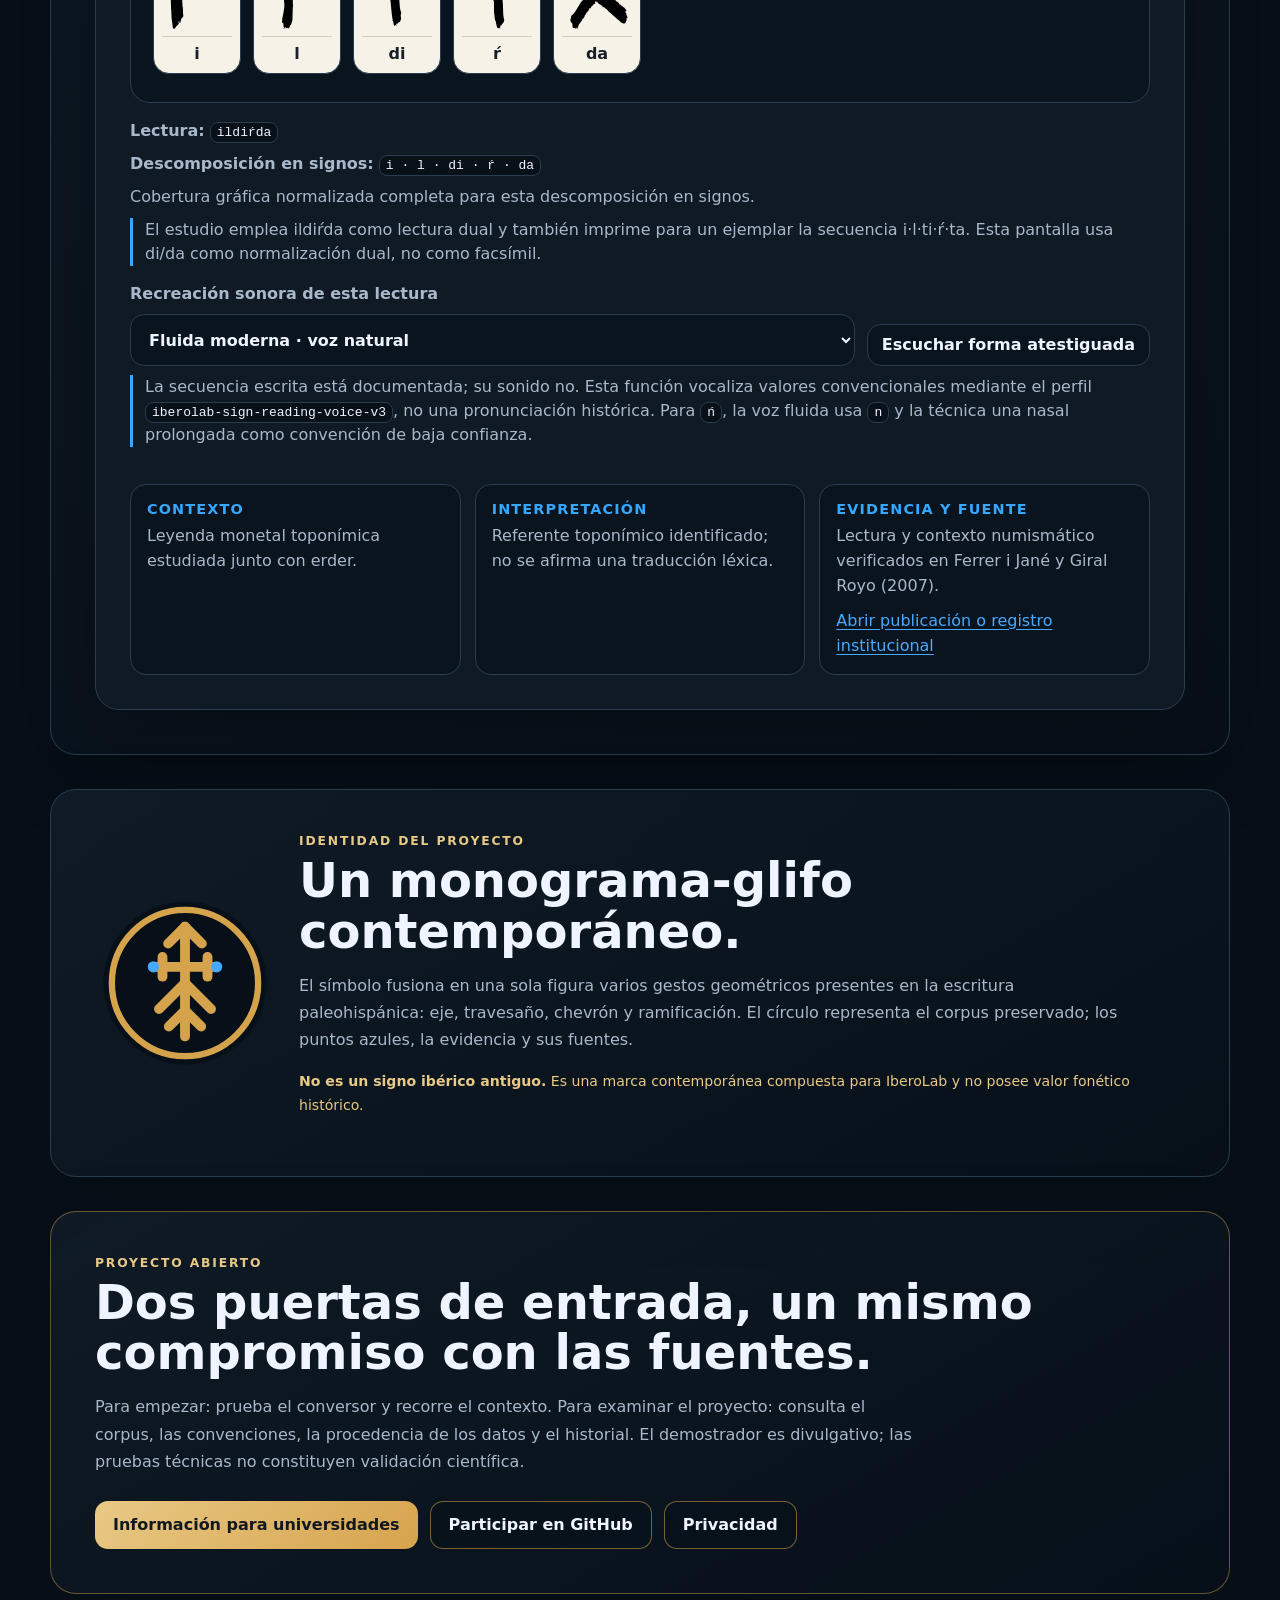
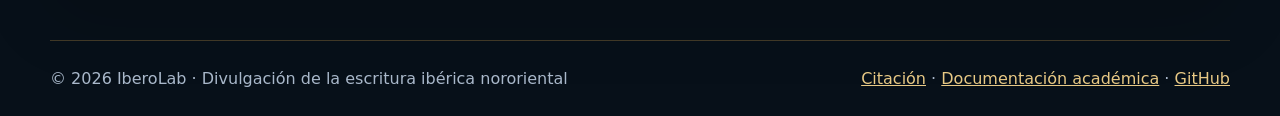
==== commit c8a7b36d: "Eliminar promesas ambiguas de segmentación en los recorridos públicos" ====
--- a/docs/index.html
+++ b/docs/index.html
@@ -1 +1 @@
-<!doctype html><html lang="es"><head><meta charset="utf-8"/><meta name="viewport" content="width=device-width,initial-scale=1,viewport-fit=cover"/><meta name="color-scheme" content="dark"/><meta name="description" content="Descubre la escritura ibérica nororiental: representa palabras españolas con signos normalizados, explora el contexto y consulta las fuentes. No es traducción."/><link rel="canonical" href="https://iberolab-es.github.io/IberoLab/"/><link rel="icon" href="assets/brand/iberolab-mark.svg" type="image/svg+xml"/><link rel="manifest" href="site.webmanifest"/><meta name="theme-color" content="#10253a"/><meta property="og:type" content="website"/><meta property="og:title" content="IberoLab · Descubre la escritura ibérica"/><meta property="og:description" content="Corpus documentado, adaptación experimental y divulgación abierta sobre escritura ibérica."/><meta property="og:url" content="https://iberolab-es.github.io/IberoLab/"/><meta property="og:image" content="https://iberolab-es.github.io/IberoLab/assets/brand/iberolab-social-card.png"/><meta name="twitter:card" content="summary_large_image"/><meta name="twitter:image" content="https://iberolab-es.github.io/IberoLab/assets/brand/iberolab-social-card.png"/><title>IberoLab — Descubre la escritura ibérica</title><link rel="stylesheet" href="public-site.css"/><style>:root{color-scheme:dark;--bg:#071019;--panel:#101b26;--panel2:#0a141e;--line:#2b3c4f;--text:#eef5ff;--muted:#a9b8ca;--accent:#35a7ff;--ok:#59d39b;--warn:#f4c86a;font-family:Inter,ui-sans-serif,system-ui,-apple-system,BlinkMacSystemFont,"Segoe UI",sans-serif}*{box-sizing:border-box}body{margin:0;min-height:100vh;background:radial-gradient(circle at 20% 0,#172a3e 0,var(--bg) 46rem);color:var(--text)}.site-topbar{display:flex;align-items:center;justify-content:space-between;gap:18px;flex-wrap:wrap}.site-brand{display:inline-flex;align-items:center;gap:11px;color:var(--text);text-decoration:none;font-size:1.1rem;font-weight:900}.site-brand img{width:46px;height:46px}.site-brand-name{font-family:Georgia,"Times New Roman",serif;font-size:1.55rem;letter-spacing:-.03em}.site-brand-name span{color:var(--brand-gold)}.site-nav{display:flex;flex-wrap:wrap;gap:12px}.site-nav a{color:var(--muted);text-decoration:none;font-weight:750}.site-nav a:hover{color:var(--text)}.corpus-panel{border:1px solid var(--line);background:rgba(16,27,38,.94);border-radius:24px;padding:clamp(18px,4vw,34px);box-shadow:0 22px 70px rgba(0,0,0,.28)}.corpus-notice{padding:16px 18px;margin:20px 0;border:1px solid var(--line);border-radius:20px;background:rgba(16,27,38,.9);color:var(--muted);line-height:1.55}.corpus-notice strong{color:var(--text)}.controls{display:grid;grid-template-columns:1fr auto;gap:12px;align-items:end}label{display:block;font-weight:800;margin-bottom:8px}button,select{min-height:52px;border-radius:14px;border:1px solid var(--line);font:inherit;font-weight:750}select{width:100%;background:var(--panel2);color:var(--text);padding:0 14px}button{padding:0 20px;background:linear-gradient(135deg,var(--accent),#1962c4);color:#fff;cursor:pointer}button.secondary{min-height:42px;background:var(--panel2);color:var(--text);padding:0 14px}.nav-row{margin-top:12px;display:flex;align-items:center;justify-content:space-between;gap:12px}.position{color:var(--muted);font-size:.9rem;text-align:center}.result-head{display:flex;flex-wrap:wrap;align-items:baseline;justify-content:space-between;gap:12px;margin-top:30px}.result-head h2{margin:0;font-size:clamp(1.6rem, 5vw, 2.7rem)}.badges{display:flex;flex-wrap:wrap;gap:8px}.badge{border:1px solid rgba(89,211,155,.65);color:var(--ok);border-radius:999px;padding:6px 10px;font-size:.82rem;font-weight:850}.badge.reference{border-color:rgba(53,167,255,.65);color:var(--accent)}#glyphOutput{min-height:190px;margin-top:16px;border:1px solid var(--line);border-radius:20px;background:var(--panel2);padding:22px;display:flex;flex-wrap:wrap;gap:12px;align-items:center}.sign-card{width:88px;min-height:132px;border:1px solid var(--line);border-radius:16px;background:#f7f2e7;color:#17202a;display:grid;grid-template-rows:82px auto;place-items:center;padding:8px;overflow:hidden}.sign-card img{display:block;width:62px;height:74px;object-fit:contain}.sign-token{width:100%;text-align:center;border-top:1px solid #d6cdbf;padding-top:7px;font-weight:850}.glyph-fallback{display:none;width:60px;height:70px;border:2px dashed #7a6650;border-radius:10px;place-items:center;text-align:center;white-space:pre-line;font-weight:900;font-size:.74rem;padding:4px}.sign-card.failed img{display:none}.sign-card.failed .glyph-fallback,.sign-card.pending .glyph-fallback{display:grid}.technical{margin-top:16px;display:grid;gap:9px;color:var(--muted);line-height:1.5}.technical code{color:var(--text);background:#08111a;border:1px solid var(--line);border-radius:8px;padding:2px 6px}.warning{color:var(--warn);font-weight:750}.transcription-note{border-left:3px solid var(--accent);padding-left:12px}.details{margin-top:28px;display:grid;grid-template-columns:repeat(3,minmax(0,1fr));gap:14px}.detail{border:1px solid var(--line);border-radius:16px;padding:16px;background:rgba(7,16,25,.55)}.detail h3{margin:0 0 7px;font-size:.9rem;color:var(--accent);text-transform:uppercase;letter-spacing:.08em}.detail p{margin:0;color:var(--muted);line-height:1.55}.detail p+p{margin-top:10px}.detail a{color:var(--accent)}.sample-converter{border:1px solid var(--line);border-radius:22px;padding:22px;background:linear-gradient(155deg,rgba(16,27,38,.98),rgba(7,16,25,.95));box-shadow:0 26px 80px rgba(0,0,0,.36)}.sample-input{border:1px solid var(--line);border-radius:13px;padding:14px 16px;background:var(--panel2);margin-top:12px}.sample-button{display:flex;align-items:center;justify-content:center;min-height:46px;margin-top:10px;border-radius:12px;background:linear-gradient(135deg,#35a7ff,#1962c4);color:#fff;text-decoration:none;font-weight:850}.sample-reading{display:flex;flex-wrap:wrap;gap:8px;margin-top:18px}.sample-sign{width:68px;min-height:98px;display:grid;grid-template-rows:62px auto;place-items:center;border:1px solid var(--line);border-radius:13px;background:#f7f2e7;color:#17202a;padding:6px}.sample-sign img{width:48px;height:56px;object-fit:contain}.sample-sign span{width:100%;padding-top:5px;border-top:1px solid #d6cdbf;text-align:center;font-weight:850}@media (max-width:850px){.details{grid-template-columns:1fr}}@media (max-width:650px){.controls{grid-template-columns:1fr}.controls>button{width:100%}.nav-row button{flex:1}#glyphOutput{padding:14px}.sign-card{width:76px;min-height:120px;grid-template-rows:72px auto}}</style></head><body><a class="skip-link" href="#contenido">Saltar al contenido</a><main id="contenido" tabindex="-1" class="home-main"><div class="site-topbar"><a class="site-brand" href="./"><img src="assets/brand/iberolab-mark.svg" alt="Símbolo de IberoLab"/><span class="site-brand-name">Ibero<span>Lab</span></span></a><nav class="site-nav" aria-label="Navegación principal"><a href="corpus.html">Corpus documentado</a><a href="#corpus">Visor de signos</a><a href="historia.html">Historia</a><a href="metodologia.html">Metodología</a><a href="academia.html">Documentación académica</a><a href="convertir.html">Conversor</a><a href="https://github.com/iberolab-es/IberoLab">GitHub</a></nav></div><header class="home-hero"><div><div class="hero-kicker">Escritura ibérica nororiental · Divulgación abierta</div><h1 class="hero-title">Descubre la<br><span>escritura ibérica</span></h1><div class="hero-tagline">Prueba sus signos. Aprende cómo funcionan.</div><p class="hero-copy">Explora la escritura ibérica nororiental y descubre cómo representar palabras actuales mediante una adaptación experimental basada en sus signos. Un recurso abierto para personas curiosas, estudiantes y docentes.</p><div class="cta-row"><a class="cta-link gold" href="convertir.html">Probar conversor</a><a class="cta-link outline" href="corpus.html">Consultar corpus documentado</a><a class="cta-link outline" href="historia.html">Comprender la escritura</a></div><p class="hero-boundary"><strong>No es una traducción al ibérico antiguo.</strong> No reconstruye su pronunciación ni genera inscripciones históricamente auténticas.</p></div><div class="hero-visual"><img class="hero-mark" src="assets/brand/iberolab-mark.svg" alt="Símbolo contemporáneo de IberoLab"/><div class="hero-tablet"><div class="tablet-label">Lectura documentada · ildiŕda</div><div class="tablet-signs" aria-hidden="true"><img src="assets/signs/northeastern-dual/dual-03-i.svg" alt=""/><img src="assets/signs/northeastern-dual/dual-35-l.svg" alt=""/><img src="assets/signs/northeastern-dual/dual-23-di.svg" alt=""/><img src="assets/signs/northeastern-dual/dual-34-r2.svg" alt=""/><img src="assets/signs/northeastern-dual/dual-21-da.svg" alt=""/></div></div></div></header><section class="section-block gold-edge"><div class="split-grid"><div><div class="section-kicker">Conversor experimental de escritura</div><h2 class="section-title">Escribe algo breve y visualízalo en signos normalizados.</h2><p class="section-lead">La herramienta adapta sonidos del español moderno a signos nororientales normalizados de referencia dual. No ofrece una traducción a la lengua ibérica y avisa cuando necesita aproximaciones.</p><div class="cta-row"><a class="cta-link gold" href="convertir.html?q=tierra">Abrir «tierra»</a><a class="cta-link outline" href="convertir.html">Escribir otra entrada</a></div></div><div class="sample-converter"><h2>Del español a signos nororientales</h2><div class="sample-input">tierra</div><a class="sample-button" href="convertir.html?q=tierra">Adaptar a signos ibéricos</a><div class="sample-reading" aria-hidden="true"><div class="sample-sign"><img src="assets/signs/northeastern-dual/dual-28-ti.svg" alt=""/><span>ti</span></div><div class="sample-sign"><img src="assets/signs/northeastern-dual/dual-02-e.svg" alt=""/><span>e</span></div><div class="sample-sign"><img src="assets/signs/northeastern-dual/dual-34-r2.svg" alt=""/><span>ŕ</span></div><div class="sample-sign"><img src="assets/signs/northeastern-dual/dual-01-a.svg" alt=""/><span>a</span></div></div><p class="section-lead">Lectura técnica: <code>ti · e · ŕ · a</code>. Adaptación moderna; no es vocabulario ibérico. La elección de <code>ŕ</code> es una convención del proyecto.</p></div></div></section><section class="section-block gold-edge"><div class="split-grid"><div><div class="section-kicker">Historia y contexto</div><h2 class="section-title">La escritura se entiende mejor cuando conocemos su mundo.</h2><p class="section-lead">La sección didáctica explica quiénes fueron los íberos, qué testimonios conservamos, qué podemos leer y por qué todavía no podemos traducir plenamente su lengua.</p><div class="cta-row"><a class="cta-link gold" href="historia.html">Explorar historia</a><a class="cta-link outline" href="metodologia.html">Conocer metodología</a></div></div><div class="video-card"><span>Empieza por aquí</span><h3>Lengua, escritura y testimonios</h3><p>Descubre cómo se combinan vocales, consonantes y sílabas; qué significa «dual» y por qué leer no equivale a traducir.</p></div></div></section><section class="section-block"><div class="section-kicker">Qué es IberoLab</div><h2 class="section-title">Un proyecto abierto para acercar la escritura ibérica.</h2><p class="section-lead">La utilidad práctica no debe borrar la incertidumbre histórica. Corpus, conversor y divulgación mantienen alcances diferenciados y verificables.</p><div class="feature-grid"><article class="feature-card"><div class="feature-icon">01</div><h3>Basado en evidencia</h3><p>Formas documentadas con contexto, segmentación y fuente.</p></article><article class="feature-card"><div class="feature-icon">02</div><h3>Rigor y transparencia</h3><p>Las aproximaciones se explican y los límites permanecen visibles.</p></article><article class="feature-card"><div class="feature-icon">03</div><h3>Tecnología abierta</h3><p>Código, datos, citación y validaciones publicados.</p></article><article class="feature-card"><div class="feature-icon">04</div><h3>Para todos</h3><p>Una experiencia visual y didáctica sin fingir certezas.</p></article></div></section><section id="corpus" class="section-block"><div class="section-kicker">Visor de signos · formas atestiguadas</div><h2 class="section-title">Once formas documentadas, con contexto y fuentes.</h2><div class="corpus-notice"><strong>No es una traducción a la lengua ibérica.</strong> Esta sección representa lecturas académicas mediante formas gráficas normalizadas y no reproduce el alógrafo exacto de cada inscripción.</div><p class="section-lead">Para consultar fuentes, procedencia y certeza, abre las <a href="corpus.html">fichas del corpus documentado</a>. Este visor descompone las formas en signos: no muestra segmentaciones de palabras o morfemas ni ediciones de inscripciones completas.</p><div class="corpus-panel"><div class="controls"><div><label for="formSelect">Forma atestiguada</label><select id="formSelect"></select></div><button id="renderButton" type="button">Mostrar signos</button></div><div class="nav-row"><button id="previousButton" class="secondary" type="button">Anterior</button><span id="positionText" class="position">—</span><button id="nextButton" class="secondary" type="button">Siguiente</button></div><div class="result-head"><h2 id="rendererTitle">Salida en signos de referencia</h2><div class="badges"><span class="badge">Lectura documentada</span><span class="badge reference">Referencia normalizada</span></div></div><div id="glyphOutput" aria-live="polite"><div class="glyph-fallback" style="display:grid">Cargando…</div></div><div class="technical"><div><strong>Lectura:</strong> <code id="readingText">—</code></div><div><strong>Descomposición en signos:</strong> <code id="tokenText">—</code></div><div id="statusText"></div><div id="transcriptionNote" class="transcription-note"></div></div><div class="details"><article class="detail"><h3>Contexto</h3><p id="contextText">—</p></article><article class="detail"><h3>Interpretación</h3><p id="interpretationText">—</p></article><article class="detail"><h3>Evidencia y fuente</h3><p id="evidenceText">—</p><p><a id="sourceLink" href="#">Abrir publicación o registro institucional</a></p></article></div></div></section><section class="section-block"><div class="logo-story"><img src="assets/brand/iberolab-mark.svg" alt="Monograma-glifo contemporáneo de IberoLab"/><div><div class="section-kicker">Identidad del proyecto</div><h2 class="section-title">Un monograma-glifo contemporáneo.</h2><p class="section-lead">El símbolo fusiona en una sola figura varios gestos geométricos presentes en la escritura paleohispánica: eje, travesaño, chevrón y ramificación. El círculo representa el corpus preservado; los puntos azules, la evidencia y sus fuentes.</p><p class="logo-disclaimer"><strong>No es un signo ibérico antiguo.</strong> Es una marca contemporánea compuesta para IberoLab y no posee valor fonético histórico.</p></div></div></section><section class="section-block gold-edge"><div class="section-kicker">Proyecto abierto</div><h2 class="section-title">Dos puertas de entrada, un mismo compromiso con las fuentes.</h2><p class="section-lead">Para empezar: prueba el conversor y recorre el contexto. Para examinar el proyecto: consulta el corpus, las convenciones, la procedencia de los datos y el historial. El demostrador es divulgativo; las pruebas técnicas no constituyen validación científica.</p><div class="cta-row"><a class="cta-link gold" href="academia.html">Información para universidades</a><a class="cta-link outline" href="https://github.com/iberolab-es/IberoLab">Participar en GitHub</a><a class="cta-link outline" href="privacidad.html">Privacidad</a></div></section><footer class="public-footer"><span>© 2026 IberoLab · Divulgación de la escritura ibérica nororiental</span><span><a href="https://github.com/iberolab-es/IberoLab/blob/main/CITATION.cff">Citación</a> · <a href="academia.html">Documentación académica</a> · <a href="https://github.com/iberolab-es/IberoLab">GitHub</a></span></footer></main><script src="corpus-renderer.js"></script></body></html>+<!doctype html><html lang="es"><head><meta charset="utf-8"/><meta name="viewport" content="width=device-width,initial-scale=1,viewport-fit=cover"/><meta name="color-scheme" content="dark"/><meta name="description" content="Descubre la escritura ibérica nororiental: representa palabras españolas con signos normalizados, explora el contexto y consulta las fuentes. No es traducción."/><link rel="canonical" href="https://iberolab-es.github.io/IberoLab/"/><link rel="icon" href="assets/brand/iberolab-mark.svg" type="image/svg+xml"/><link rel="manifest" href="site.webmanifest"/><meta name="theme-color" content="#10253a"/><meta property="og:type" content="website"/><meta property="og:title" content="IberoLab · Descubre la escritura ibérica"/><meta property="og:description" content="Corpus documentado, adaptación experimental y divulgación abierta sobre escritura ibérica."/><meta property="og:url" content="https://iberolab-es.github.io/IberoLab/"/><meta property="og:image" content="https://iberolab-es.github.io/IberoLab/assets/brand/iberolab-social-card.png"/><meta name="twitter:card" content="summary_large_image"/><meta name="twitter:image" content="https://iberolab-es.github.io/IberoLab/assets/brand/iberolab-social-card.png"/><title>IberoLab — Descubre la escritura ibérica</title><link rel="stylesheet" href="public-site.css"/><style>:root{color-scheme:dark;--bg:#071019;--panel:#101b26;--panel2:#0a141e;--line:#2b3c4f;--text:#eef5ff;--muted:#a9b8ca;--accent:#35a7ff;--ok:#59d39b;--warn:#f4c86a;font-family:Inter,ui-sans-serif,system-ui,-apple-system,BlinkMacSystemFont,"Segoe UI",sans-serif}*{box-sizing:border-box}body{margin:0;min-height:100vh;background:radial-gradient(circle at 20% 0,#172a3e 0,var(--bg) 46rem);color:var(--text)}.site-topbar{display:flex;align-items:center;justify-content:space-between;gap:18px;flex-wrap:wrap}.site-brand{display:inline-flex;align-items:center;gap:11px;color:var(--text);text-decoration:none;font-size:1.1rem;font-weight:900}.site-brand img{width:46px;height:46px}.site-brand-name{font-family:Georgia,"Times New Roman",serif;font-size:1.55rem;letter-spacing:-.03em}.site-brand-name span{color:var(--brand-gold)}.site-nav{display:flex;flex-wrap:wrap;gap:12px}.site-nav a{color:var(--muted);text-decoration:none;font-weight:750}.site-nav a:hover{color:var(--text)}.corpus-panel{border:1px solid var(--line);background:rgba(16,27,38,.94);border-radius:24px;padding:clamp(18px,4vw,34px);box-shadow:0 22px 70px rgba(0,0,0,.28)}.corpus-notice{padding:16px 18px;margin:20px 0;border:1px solid var(--line);border-radius:20px;background:rgba(16,27,38,.9);color:var(--muted);line-height:1.55}.corpus-notice strong{color:var(--text)}.controls{display:grid;grid-template-columns:1fr auto;gap:12px;align-items:end}label{display:block;font-weight:800;margin-bottom:8px}button,select{min-height:52px;border-radius:14px;border:1px solid var(--line);font:inherit;font-weight:750}select{width:100%;background:var(--panel2);color:var(--text);padding:0 14px}button{padding:0 20px;background:linear-gradient(135deg,var(--accent),#1962c4);color:#fff;cursor:pointer}button.secondary{min-height:42px;background:var(--panel2);color:var(--text);padding:0 14px}.nav-row{margin-top:12px;display:flex;align-items:center;justify-content:space-between;gap:12px}.position{color:var(--muted);font-size:.9rem;text-align:center}.result-head{display:flex;flex-wrap:wrap;align-items:baseline;justify-content:space-between;gap:12px;margin-top:30px}.result-head h2{margin:0;font-size:clamp(1.6rem, 5vw, 2.7rem)}.badges{display:flex;flex-wrap:wrap;gap:8px}.badge{border:1px solid rgba(89,211,155,.65);color:var(--ok);border-radius:999px;padding:6px 10px;font-size:.82rem;font-weight:850}.badge.reference{border-color:rgba(53,167,255,.65);color:var(--accent)}#glyphOutput{min-height:190px;margin-top:16px;border:1px solid var(--line);border-radius:20px;background:var(--panel2);padding:22px;display:flex;flex-wrap:wrap;gap:12px;align-items:center}.sign-card{width:88px;min-height:132px;border:1px solid var(--line);border-radius:16px;background:#f7f2e7;color:#17202a;display:grid;grid-template-rows:82px auto;place-items:center;padding:8px;overflow:hidden}.sign-card img{display:block;width:62px;height:74px;object-fit:contain}.sign-token{width:100%;text-align:center;border-top:1px solid #d6cdbf;padding-top:7px;font-weight:850}.glyph-fallback{display:none;width:60px;height:70px;border:2px dashed #7a6650;border-radius:10px;place-items:center;text-align:center;white-space:pre-line;font-weight:900;font-size:.74rem;padding:4px}.sign-card.failed img{display:none}.sign-card.failed .glyph-fallback,.sign-card.pending .glyph-fallback{display:grid}.technical{margin-top:16px;display:grid;gap:9px;color:var(--muted);line-height:1.5}.technical code{color:var(--text);background:#08111a;border:1px solid var(--line);border-radius:8px;padding:2px 6px}.warning{color:var(--warn);font-weight:750}.transcription-note{border-left:3px solid var(--accent);padding-left:12px}.details{margin-top:28px;display:grid;grid-template-columns:repeat(3,minmax(0,1fr));gap:14px}.detail{border:1px solid var(--line);border-radius:16px;padding:16px;background:rgba(7,16,25,.55)}.detail h3{margin:0 0 7px;font-size:.9rem;color:var(--accent);text-transform:uppercase;letter-spacing:.08em}.detail p{margin:0;color:var(--muted);line-height:1.55}.detail p+p{margin-top:10px}.detail a{color:var(--accent)}.sample-converter{border:1px solid var(--line);border-radius:22px;padding:22px;background:linear-gradient(155deg,rgba(16,27,38,.98),rgba(7,16,25,.95));box-shadow:0 26px 80px rgba(0,0,0,.36)}.sample-input{border:1px solid var(--line);border-radius:13px;padding:14px 16px;background:var(--panel2);margin-top:12px}.sample-button{display:flex;align-items:center;justify-content:center;min-height:46px;margin-top:10px;border-radius:12px;background:linear-gradient(135deg,#35a7ff,#1962c4);color:#fff;text-decoration:none;font-weight:850}.sample-reading{display:flex;flex-wrap:wrap;gap:8px;margin-top:18px}.sample-sign{width:68px;min-height:98px;display:grid;grid-template-rows:62px auto;place-items:center;border:1px solid var(--line);border-radius:13px;background:#f7f2e7;color:#17202a;padding:6px}.sample-sign img{width:48px;height:56px;object-fit:contain}.sample-sign span{width:100%;padding-top:5px;border-top:1px solid #d6cdbf;text-align:center;font-weight:850}@media (max-width:850px){.details{grid-template-columns:1fr}}@media (max-width:650px){.controls{grid-template-columns:1fr}.controls>button{width:100%}.nav-row button{flex:1}#glyphOutput{padding:14px}.sign-card{width:76px;min-height:120px;grid-template-rows:72px auto}}</style></head><body><a class="skip-link" href="#contenido">Saltar al contenido</a><main id="contenido" tabindex="-1" class="home-main"><div class="site-topbar"><a class="site-brand" href="./"><img src="assets/brand/iberolab-mark.svg" alt="Símbolo de IberoLab"/><span class="site-brand-name">Ibero<span>Lab</span></span></a><nav class="site-nav" aria-label="Navegación principal"><a href="corpus.html">Corpus documentado</a><a href="#corpus">Visor de signos</a><a href="historia.html">Historia</a><a href="metodologia.html">Metodología</a><a href="academia.html">Documentación académica</a><a href="convertir.html">Conversor</a><a href="https://github.com/iberolab-es/IberoLab">GitHub</a></nav></div><header class="home-hero"><div><div class="hero-kicker">Escritura ibérica nororiental · Divulgación abierta</div><h1 class="hero-title">Descubre la<br><span>escritura ibérica</span></h1><div class="hero-tagline">Prueba sus signos. Aprende cómo funcionan.</div><p class="hero-copy">Explora la escritura ibérica nororiental y descubre cómo representar palabras actuales mediante una adaptación experimental basada en sus signos. Un recurso abierto para personas curiosas, estudiantes y docentes.</p><div class="cta-row"><a class="cta-link gold" href="convertir.html">Probar conversor</a><a class="cta-link outline" href="corpus.html">Consultar corpus documentado</a><a class="cta-link outline" href="historia.html">Comprender la escritura</a></div><p class="hero-boundary"><strong>No es una traducción al ibérico antiguo.</strong> No reconstruye su pronunciación ni genera inscripciones históricamente auténticas.</p></div><div class="hero-visual"><img class="hero-mark" src="assets/brand/iberolab-mark.svg" alt="Símbolo contemporáneo de IberoLab"/><div class="hero-tablet"><div class="tablet-label">Lectura documentada · ildiŕda</div><div class="tablet-signs" aria-hidden="true"><img src="assets/signs/northeastern-dual/dual-03-i.svg" alt=""/><img src="assets/signs/northeastern-dual/dual-35-l.svg" alt=""/><img src="assets/signs/northeastern-dual/dual-23-di.svg" alt=""/><img src="assets/signs/northeastern-dual/dual-34-r2.svg" alt=""/><img src="assets/signs/northeastern-dual/dual-21-da.svg" alt=""/></div></div></div></header><section class="section-block gold-edge"><div class="split-grid"><div><div class="section-kicker">Conversor experimental de escritura</div><h2 class="section-title">Escribe algo breve y visualízalo en signos normalizados.</h2><p class="section-lead">La herramienta adapta sonidos del español moderno a signos nororientales normalizados de referencia dual. No ofrece una traducción a la lengua ibérica y avisa cuando necesita aproximaciones.</p><div class="cta-row"><a class="cta-link gold" href="convertir.html?q=tierra">Abrir «tierra»</a><a class="cta-link outline" href="convertir.html">Escribir otra entrada</a></div></div><div class="sample-converter"><h2>Del español a signos nororientales</h2><div class="sample-input">tierra</div><a class="sample-button" href="convertir.html?q=tierra">Adaptar a signos ibéricos</a><div class="sample-reading" aria-hidden="true"><div class="sample-sign"><img src="assets/signs/northeastern-dual/dual-28-ti.svg" alt=""/><span>ti</span></div><div class="sample-sign"><img src="assets/signs/northeastern-dual/dual-02-e.svg" alt=""/><span>e</span></div><div class="sample-sign"><img src="assets/signs/northeastern-dual/dual-34-r2.svg" alt=""/><span>ŕ</span></div><div class="sample-sign"><img src="assets/signs/northeastern-dual/dual-01-a.svg" alt=""/><span>a</span></div></div><p class="section-lead">Lectura técnica: <code>ti · e · ŕ · a</code>. Adaptación moderna; no es vocabulario ibérico. La elección de <code>ŕ</code> es una convención del proyecto.</p></div></div></section><section class="section-block gold-edge"><div class="split-grid"><div><div class="section-kicker">Historia y contexto</div><h2 class="section-title">La escritura se entiende mejor cuando conocemos su mundo.</h2><p class="section-lead">La sección didáctica explica quiénes fueron los íberos, qué testimonios conservamos, qué podemos leer y por qué todavía no podemos traducir plenamente su lengua.</p><div class="cta-row"><a class="cta-link gold" href="historia.html">Explorar historia</a><a class="cta-link outline" href="metodologia.html">Conocer metodología</a></div></div><div class="video-card"><span>Empieza por aquí</span><h3>Lengua, escritura y testimonios</h3><p>Descubre cómo se combinan vocales, consonantes y sílabas; qué significa «dual» y por qué leer no equivale a traducir.</p></div></div></section><section class="section-block"><div class="section-kicker">Qué es IberoLab</div><h2 class="section-title">Un proyecto abierto para acercar la escritura ibérica.</h2><p class="section-lead">La utilidad práctica no debe borrar la incertidumbre histórica. Corpus, conversor y divulgación mantienen alcances diferenciados y verificables.</p><div class="feature-grid"><article class="feature-card"><div class="feature-icon">01</div><h3>Basado en evidencia</h3><p>Formas documentadas con contexto, descomposición en signos y fuente.</p></article><article class="feature-card"><div class="feature-icon">02</div><h3>Rigor y transparencia</h3><p>Las aproximaciones se explican y los límites permanecen visibles.</p></article><article class="feature-card"><div class="feature-icon">03</div><h3>Tecnología abierta</h3><p>Código, datos, citación y validaciones publicados.</p></article><article class="feature-card"><div class="feature-icon">04</div><h3>Para todos</h3><p>Una experiencia visual y didáctica sin fingir certezas.</p></article></div></section><section id="corpus" class="section-block"><div class="section-kicker">Visor de signos · formas atestiguadas</div><h2 class="section-title">Once formas documentadas, con contexto y fuentes.</h2><div class="corpus-notice"><strong>No es una traducción a la lengua ibérica.</strong> Esta sección representa lecturas académicas mediante formas gráficas normalizadas y no reproduce el alógrafo exacto de cada inscripción.</div><p class="section-lead">Para consultar fuentes, procedencia y certeza, abre las <a href="corpus.html">fichas del corpus documentado</a>. Este visor descompone las formas en signos: no muestra segmentaciones de palabras o morfemas ni ediciones de inscripciones completas.</p><div class="corpus-panel"><div class="controls"><div><label for="formSelect">Forma atestiguada</label><select id="formSelect"></select></div><button id="renderButton" type="button">Mostrar signos</button></div><div class="nav-row"><button id="previousButton" class="secondary" type="button">Anterior</button><span id="positionText" class="position">—</span><button id="nextButton" class="secondary" type="button">Siguiente</button></div><div class="result-head"><h2 id="rendererTitle">Salida en signos de referencia</h2><div class="badges"><span class="badge">Lectura documentada</span><span class="badge reference">Referencia normalizada</span></div></div><div id="glyphOutput" aria-live="polite"><div class="glyph-fallback" style="display:grid">Cargando…</div></div><div class="technical"><div><strong>Lectura:</strong> <code id="readingText">—</code></div><div><strong>Descomposición en signos:</strong> <code id="tokenText">—</code></div><div id="statusText"></div><div id="transcriptionNote" class="transcription-note"></div></div><div class="details"><article class="detail"><h3>Contexto</h3><p id="contextText">—</p></article><article class="detail"><h3>Interpretación</h3><p id="interpretationText">—</p></article><article class="detail"><h3>Evidencia y fuente</h3><p id="evidenceText">—</p><p><a id="sourceLink" href="#">Abrir publicación o registro institucional</a></p></article></div></div></section><section class="section-block"><div class="logo-story"><img src="assets/brand/iberolab-mark.svg" alt="Monograma-glifo contemporáneo de IberoLab"/><div><div class="section-kicker">Identidad del proyecto</div><h2 class="section-title">Un monograma-glifo contemporáneo.</h2><p class="section-lead">El símbolo fusiona en una sola figura varios gestos geométricos presentes en la escritura paleohispánica: eje, travesaño, chevrón y ramificación. El círculo representa el corpus preservado; los puntos azules, la evidencia y sus fuentes.</p><p class="logo-disclaimer"><strong>No es un signo ibérico antiguo.</strong> Es una marca contemporánea compuesta para IberoLab y no posee valor fonético histórico.</p></div></div></section><section class="section-block gold-edge"><div class="section-kicker">Proyecto abierto</div><h2 class="section-title">Dos puertas de entrada, un mismo compromiso con las fuentes.</h2><p class="section-lead">Para empezar: prueba el conversor y recorre el contexto. Para examinar el proyecto: consulta el corpus, las convenciones, la procedencia de los datos y el historial. El demostrador es divulgativo; las pruebas técnicas no constituyen validación científica.</p><div class="cta-row"><a class="cta-link gold" href="academia.html">Información para universidades</a><a class="cta-link outline" href="https://github.com/iberolab-es/IberoLab">Participar en GitHub</a><a class="cta-link outline" href="privacidad.html">Privacidad</a></div></section><footer class="public-footer"><span>© 2026 IberoLab · Divulgación de la escritura ibérica nororiental</span><span><a href="https://github.com/iberolab-es/IberoLab/blob/main/CITATION.cff">Citación</a> · <a href="academia.html">Documentación académica</a> · <a href="https://github.com/iberolab-es/IberoLab">GitHub</a></span></footer></main><script src="corpus-renderer.js"></script></body></html>
